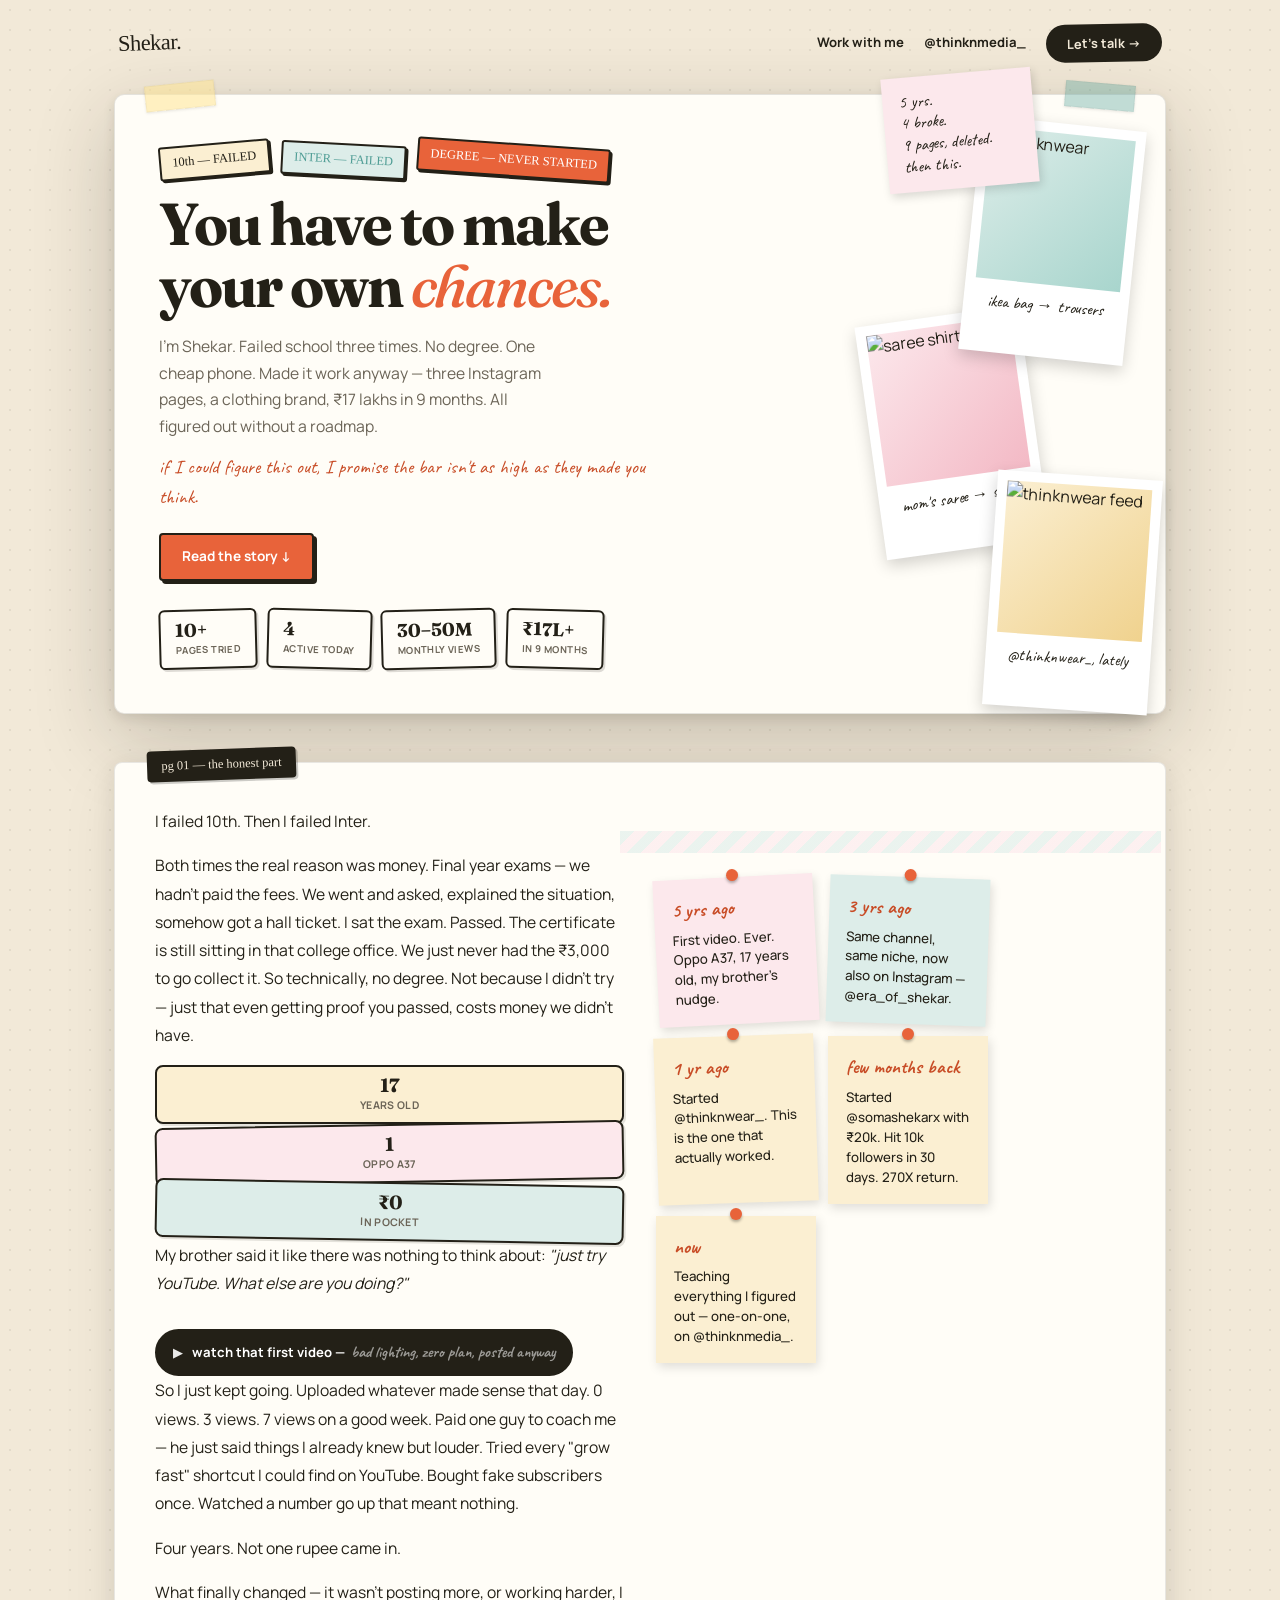
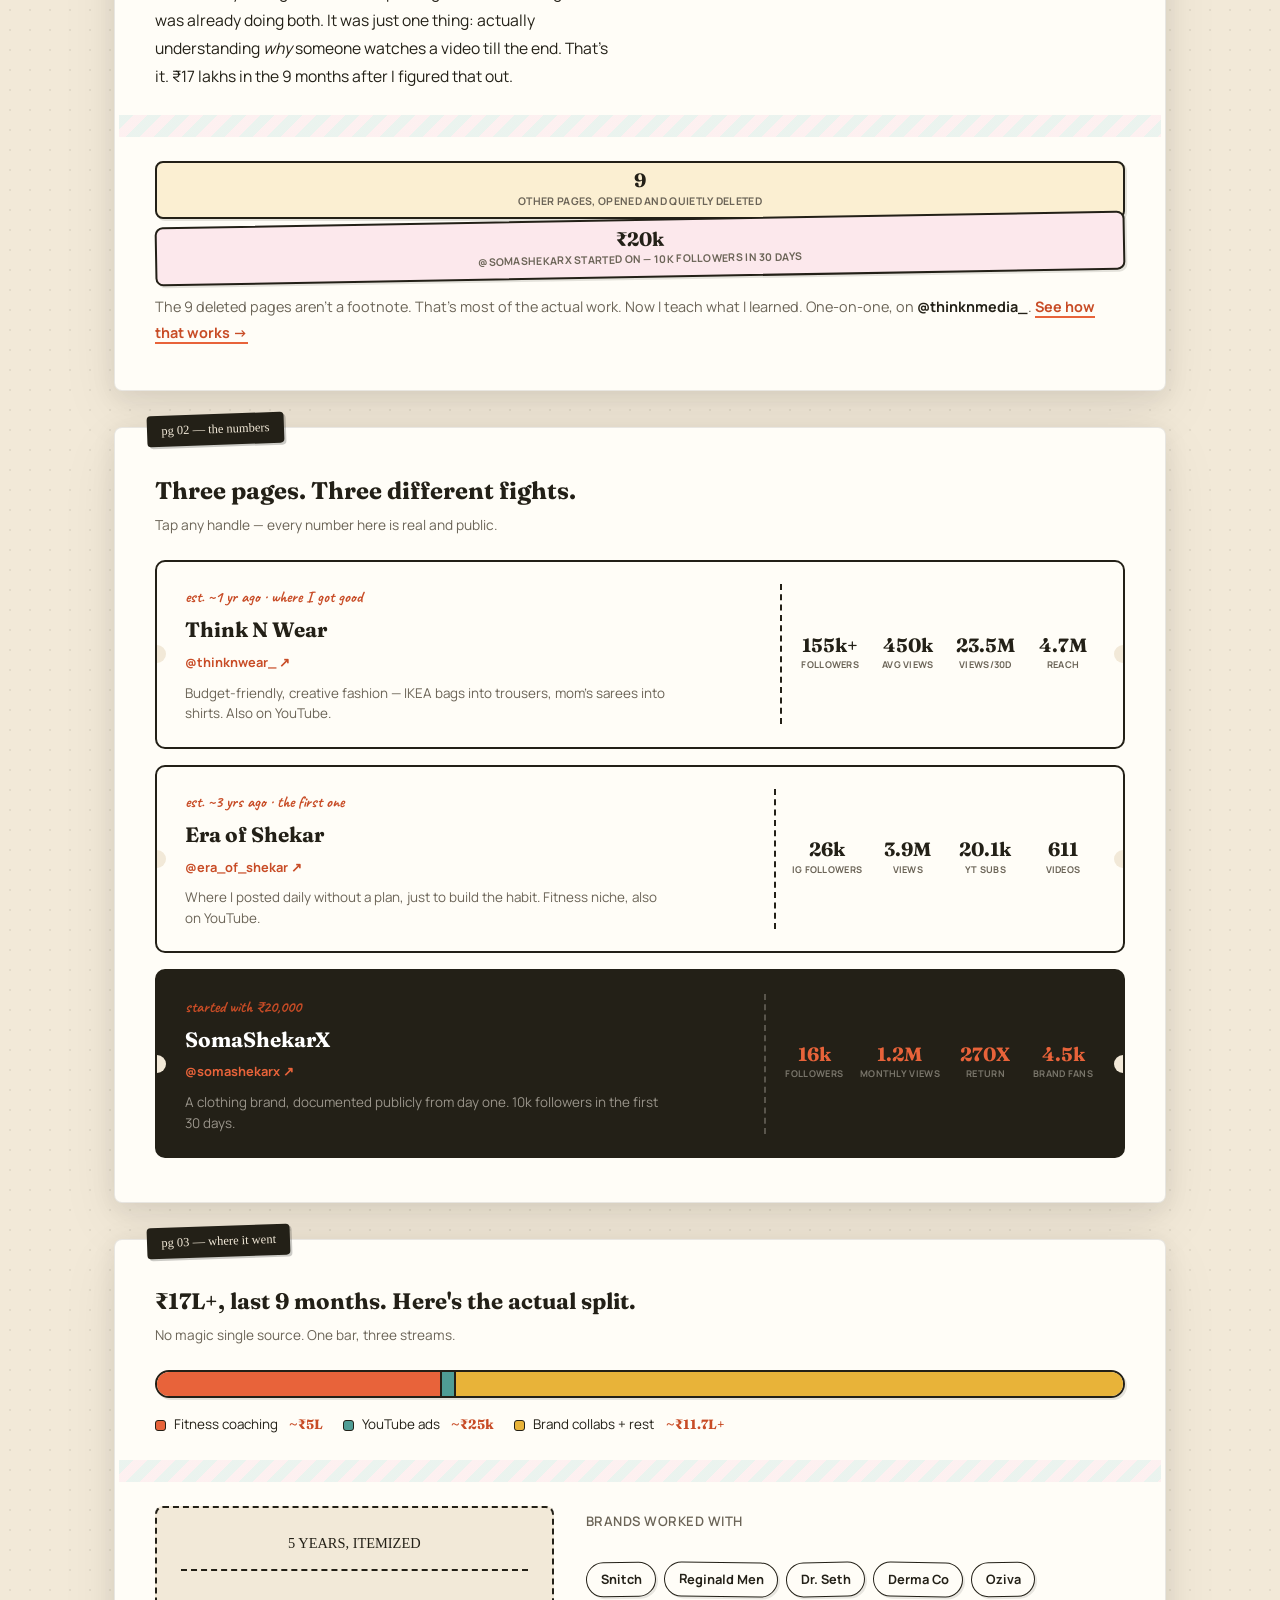
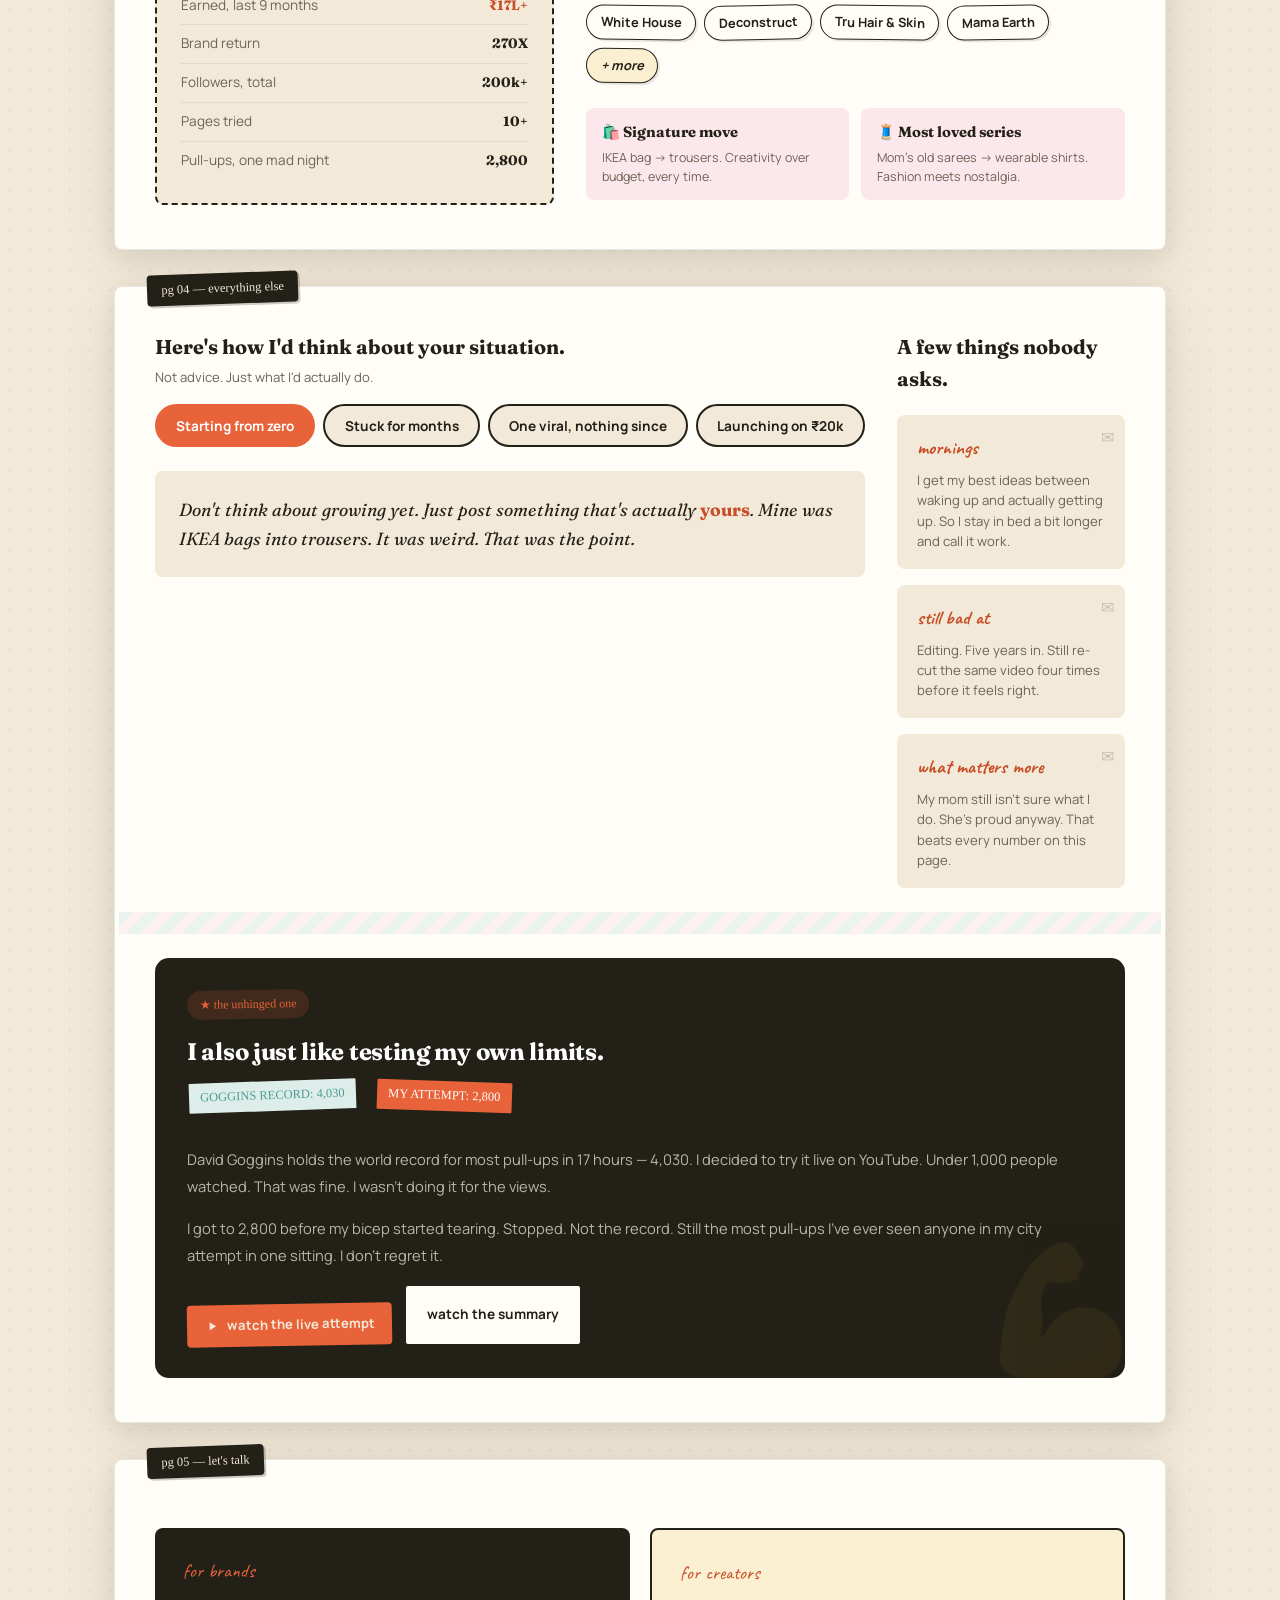
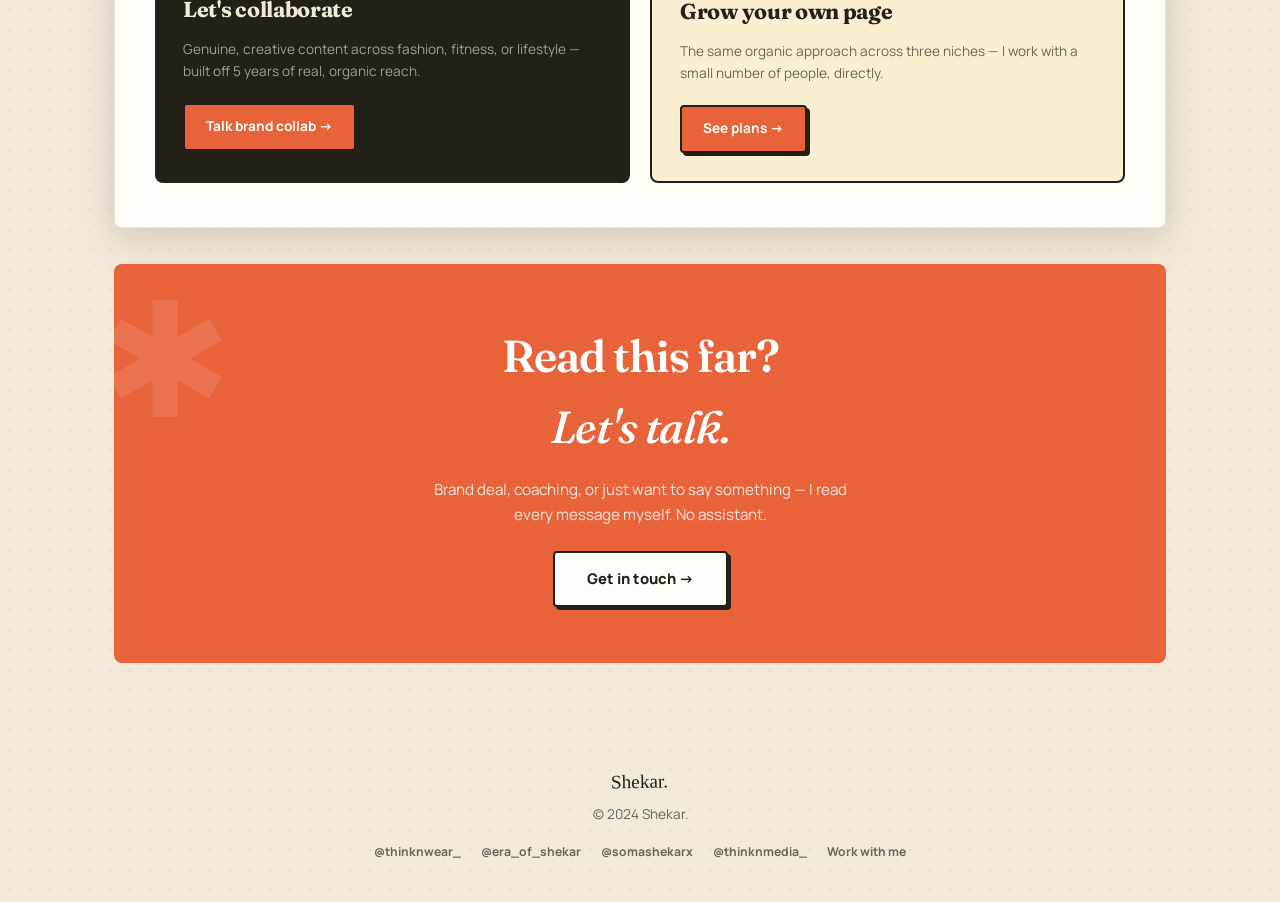
==== about.html @ 6ada3206 "Add files via upload" ====
<!DOCTYPE html>
<html lang="en">
<head>
<meta charset="UTF-8">
<meta name="viewport" content="width=device-width, initial-scale=1.0">
<title>Shekar — You have to make your own chances</title>
<meta property="og:type" content="website">
<meta property="og:title" content="Shekar — You have to make your own chances">
<meta property="og:description" content="Failed school 3 times. No degree. One phone. Built 3 Instagram pages, a clothing brand, ₹17L+ in 9 months — the actual story.">
<link rel="preconnect" href="https://fonts.googleapis.com">
<link rel="preconnect" href="https://fonts.gstatic.com" crossorigin>
<link href="https://fonts.googleapis.com/css2?family=Caveat:wght@500;600;700&family=Fraunces:ital,opsz,wght@0,9..144,400;0,9..144,500;0,9..144,600;0,9..144,700;0,9..144,900;1,9..144,500;1,9..144,600&family=Manrope:wght@300;400;500;600;700;800&family=Permanent+Marker&display=swap" rel="stylesheet">
<style>
*, *::before, *::after { box-sizing: border-box; margin: 0; padding: 0; }
:root {
  --bg: #F2E9D8;
  --paper: #FFFDF7;
  --ink: #232017;
  --muted: #6B6457;
  --coral: #E8633A;
  --coral-dark: #C84C26;
  --teal: #4F9D95;
  --teal-light: #DDEDE9;
  --mustard: #E8B339;
  --mustard-light: #FBEFD2;
  --pink: #E89BA8;
  --pink-light: #FCE8EC;
  --blue: #5E7FB8;
  --blue-light: #E4EAF5;
}
html { scroll-behavior: smooth; }
body {
  background: var(--bg); color: var(--ink); font-family: 'Manrope', sans-serif;
  overflow-x: hidden; line-height: 1.6; font-size: 16px;
  background-image:
    radial-gradient(circle, rgba(35,32,23,0.07) 1px, transparent 1px);
  background-size: 20px 20px;
}
.serif { font-family: 'Fraunces', serif; }
.script { font-family: 'Caveat', cursive; }
.marker { font-family: 'Permanent Marker', cursive; }
.container { max-width: 1100px; margin: 0 auto; padding: 0 1.5rem; }

/* ── TAPE & PIN DECORATIONS ── */
.tape { position: absolute; width: 70px; height: 26px; background: rgba(255,230,150,0.55); border: 1px solid rgba(0,0,0,0.04); box-shadow: 0 1px 3px rgba(0,0,0,0.1); }
.tape.t1 { top: -12px; left: 30px; transform: rotate(-6deg); }
.tape.t2 { top: -12px; right: 30px; transform: rotate(5deg); }
.tape.tealtape { background: rgba(79,157,149,0.35); }
.tape.pinktape { background: rgba(232,155,168,0.4); }
.pin { position: absolute; width: 14px; height: 14px; border-radius: 50%; background: var(--coral); box-shadow: 0 2px 4px rgba(0,0,0,0.25), inset -2px -2px 3px rgba(0,0,0,0.2); z-index: 5; }

/* ── NAV ── */
nav { position: relative; z-index: 50; padding: 1.5rem 1.75rem 0.5rem; display: flex; align-items: center; justify-content: space-between; max-width: 1100px; margin: 0 auto; }
.nav-logo { font-family: 'Permanent Marker', cursive; font-size: 1.4rem; letter-spacing: -0.5px; text-decoration: none; color: var(--ink); transform: rotate(-2deg); display: inline-block; }
.nav-right { display: flex; align-items: center; gap: 1.25rem; }
.nav-link { font-size: 0.82rem; color: var(--ink); text-decoration: none; font-weight: 700; border-bottom: 2px solid transparent; transition: border-color 0.2s; }
.nav-link:hover { border-color: var(--coral); }
.nav-cta { background: var(--ink); color: var(--bg); padding: 0.55rem 1.3rem; border-radius: 100px; font-weight: 700; font-size: 0.8rem; text-decoration: none; transition: all 0.2s; white-space: nowrap; transform: rotate(-1deg); }
.nav-cta:hover { background: var(--coral); transform: rotate(1deg); }

/* ════════════════════════════════════════
   THE SCRAPBOOK COVER — single dense hero
   ════════════════════════════════════════ */
.cover {
  position: relative; max-width: 1100px; margin: 1.5rem auto 0; padding: 0 1.5rem 3rem;
}
.cover-board {
  position: relative; background: var(--paper);
  border: 1.5px solid rgba(33,32,29,0.12);
  border-radius: 10px;
  box-shadow: 0 24px 80px rgba(35,32,23,0.22), 0 4px 12px rgba(35,32,23,0.1);
  padding: 3rem 2.75rem 2.75rem;
  display: grid;
  grid-template-columns: 1.1fr 0.9fr;
  gap: 2rem;
  min-height: 600px;
}

/* polaroid photo stack */
.polaroid {
  background: #fff; padding: 10px 10px 38px; box-shadow: 0 6px 16px rgba(0,0,0,0.18);
  position: absolute; width: 165px;
}
.polaroid img { width: 100%; aspect-ratio: 1/1.05; object-fit: cover; display: block; background: var(--teal-light); }
.polaroid .cap { font-family: 'Caveat', cursive; font-size: 1.05rem; color: var(--ink); text-align: center; margin-top: 8px; transform: rotate(-1deg); }
.p1 { top: 28px; right: 30px; transform: rotate(6deg); z-index: 6; }
.p2 { top: 220px; right: 130px; transform: rotate(-8deg); z-index: 5; }
.p3 { top: 380px; right: 10px; transform: rotate(4deg); z-index: 7; }

/* headline zone */
.cover-headline { position: relative; z-index: 8; padding-right: 1rem; }
.fail-stamp {
  display: inline-block; border: 2.5px solid var(--ink); color: var(--ink);
  font-family: 'Permanent Marker', cursive; font-size: 0.78rem; padding: 0.3rem 0.7rem;
  border-radius: 3px; transform: rotate(-5deg); margin-right: 0.5rem; margin-bottom: 1rem;
  background: var(--mustard-light); box-shadow: 2px 2px 0 var(--ink);
}
.fail-stamp.coral-s { background: var(--coral); color: #fff; transform: rotate(4deg); }
.cover-h1 {
  font-family: 'Fraunces', serif; font-weight: 700; font-size: clamp(2.3rem, 5vw, 3.7rem);
  line-height: 1.05; letter-spacing: -2px; margin-bottom: 1rem; max-width: 500px;
}
.cover-h1 .ital { font-style: italic; font-weight: 500; color: var(--coral); }
.cover-sub { font-size: 0.98rem; color: var(--muted); max-width: 400px; margin-bottom: 1.5rem; line-height: 1.7; }
.cover-btns { display: flex; gap: 0.7rem; flex-wrap: wrap; }
.btn-stamp {
  display: inline-flex; align-items: center; gap: 0.5rem; background: var(--coral); color: #fff;
  padding: 0.7rem 1.3rem; border-radius: 4px; font-weight: 700; font-size: 0.85rem; text-decoration: none;
  border: 2px solid var(--ink); box-shadow: 3px 3px 0 var(--ink); transition: transform 0.15s, box-shadow 0.15s;
}
.btn-stamp:hover { transform: translate(-2px,-2px); box-shadow: 5px 5px 0 var(--ink); }
.btn-outline-stamp {
  display: inline-flex; align-items: center; gap: 0.5rem; background: var(--paper); color: var(--ink);
  padding: 0.7rem 1.3rem; border-radius: 4px; font-weight: 700; font-size: 0.85rem; text-decoration: none;
  border: 2px solid var(--ink); transition: all 0.15s;
}
.btn-outline-stamp:hover { background: var(--mustard-light); }

/* sticky note */
.sticky {
  position: absolute; background: var(--mustard-light); padding: 0.85rem 1rem;
  width: 150px; box-shadow: 2px 4px 10px rgba(0,0,0,0.15); transform: rotate(-3deg);
  font-family: 'Caveat', cursive; font-size: 1.05rem; line-height: 1.3; color: var(--ink); z-index: 9;
}
.sticky.left-sticky { top: -22px; right: 130px; left: auto; transform: rotate(-5deg); background: var(--pink-light); z-index: 8; }

/* washi strip with handle */
.handle-tag {
  display: inline-flex; align-items: center; gap: 0.4rem; background: var(--teal-light);
  color: var(--teal); font-family: 'Caveat', cursive; font-size: 1.15rem; font-weight: 700;
  padding: 0.25rem 0.8rem; border-radius: 100px; transform: rotate(-2deg); margin-bottom: 1rem;
}

/* numbers - washi tape strip */
.cover-stats {
  position: relative; z-index: 8; margin-top: 1.75rem; display: flex; gap: 0.6rem; flex-wrap: wrap;
}
.stat-chip {
  background: var(--paper); border: 2px solid var(--ink); border-radius: 6px;
  padding: 0.6rem 0.9rem; box-shadow: 2px 2px 0 rgba(35,32,23,0.15);
}
.stat-chip:nth-child(odd) { transform: rotate(-1.5deg); }
.stat-chip:nth-child(even) { transform: rotate(1.5deg); }
.stat-chip .sv { font-family: 'Fraunces', serif; font-weight: 700; font-size: 1.15rem; line-height: 1; }
.stat-chip .sl { font-size: 0.6rem; color: var(--muted); text-transform: uppercase; letter-spacing: 0.4px; font-weight: 700; margin-top: 0.2rem; }

/* ════════════════════════════════════════
   SCRAPBOOK SPREAD — single page, no long scroll sections
   Everything below fits as "pages" in the book
   ════════════════════════════════════════ */
.spread { max-width: 1100px; margin: 0 auto; padding: 0 1.5rem 4rem; }
.page {
  position: relative; background: var(--paper); border: 1.5px solid rgba(33,32,29,0.1);
  border-radius: 8px; box-shadow: 0 6px 24px rgba(35,32,23,0.09), 0 20px 60px rgba(35,32,23,0.07);
  padding: 2.75rem 2.5rem; margin-bottom: 2.25rem;
}
.page-tab {
  position: absolute; top: -14px; left: 2rem; background: var(--ink); color: var(--bg);
  font-family: 'Permanent Marker', cursive; font-size: 0.78rem; padding: 0.35rem 0.9rem;
  border-radius: 4px; transform: rotate(-2deg); box-shadow: 2px 2px 0 rgba(0,0,0,0.2);
}

/* ── PAGE 1: THE STORY (diary entry style) ── */
.diary-grid { display: grid; grid-template-columns: 1fr 1fr; gap: 2rem; align-items: start; }
.diary-text p { font-size: 0.98rem; line-height: 1.8; margin-bottom: 1rem; color: var(--ink); }
.diary-text p:last-child { margin-bottom: 0; }
.diary-text strong { background: var(--mustard-light); padding: 0 4px; }
.diary-photo-link {
  display: inline-flex; align-items: center; gap: 0.5rem; margin-top: 1.25rem;
  background: var(--ink); color: var(--bg); border-radius: 4px; padding: 0.65rem 1.1rem;
  text-decoration: none; font-weight: 700; font-size: 0.82rem; transform: rotate(-1deg); transition: all 0.2s;
}
.diary-photo-link:hover { background: var(--coral); }
.washi-divider { height: 22px; background: repeating-linear-gradient(135deg, var(--teal-light) 0 10px, var(--pink-light) 10px 20px); margin: 1.5rem -2.25rem; opacity: 0.6; }

/* sticky notes timeline - compact corkboard style */
/* ── first video inline pill ── */
.first-video-inline {
  display: inline-flex; align-items: center; gap: 0.6rem;
  margin-top: 1rem; text-decoration: none;
  background: var(--ink); color: #fff;
  padding: 0.55rem 1rem; border-radius: 100px;
  font-size: 0.82rem; font-weight: 700;
  transition: background 0.2s, transform 0.15s;
  border: 2px solid var(--ink);
}
.first-video-inline:hover { background: var(--coral); transform: rotate(-1deg); }
.fvi-icon { font-size: 0.75rem; opacity: 0.9; }
.fvi-note { font-size: 1rem; color: rgba(255,255,255,0.55); margin-left: 0.2rem; }

/* ── brand grid ── */
.brand-grid { display: flex; flex-wrap: wrap; gap: 0.5rem; }
.brand-chip-sm {
  font-weight: 700; font-size: 0.8rem; border: 1.5px solid var(--ink); background: var(--paper);
  padding: 0.4rem 0.85rem; border-radius: 100px;
  box-shadow: 2px 2px 0 rgba(35,32,23,0.1);
}
.brand-chip-sm:nth-child(odd) { transform: rotate(-1deg); }
.brand-chip-sm:nth-child(even) { transform: rotate(0.8deg); }
.brand-chip-sm.more { background: var(--mustard-light); font-style: italic; }

/* ── playground scroll wrapper for mobile ── */
.pg-scroll-wrap { overflow-x: auto; -webkit-overflow-scrolling: touch; margin: 0 -1.75rem; padding: 0 1.75rem 0.25rem; }
.pg-scroll-wrap::-webkit-scrollbar { display: none; }
.pg-row { display: flex; gap: 0.5rem; width: max-content; padding-bottom: 0.25rem; }
.pg-btn {
  background: var(--bg); border: 2px solid var(--ink); color: var(--ink);
  padding: 0.65rem 1.2rem; border-radius: 100px; font-weight: 700; font-size: 0.85rem; cursor: pointer;
  font-family: 'Manrope', sans-serif; transition: all 0.2s; white-space: nowrap;
}
.pg-btn:hover, .pg-btn.active { background: var(--coral); border-color: var(--coral); color: #fff; }
.pg-output {
  background: var(--bg); border-radius: 8px; padding: 1.5rem; min-height: 100px;
  display: flex; align-items: center; margin-top: 1rem;
}
.pg-output-text { font-family: 'Fraunces', serif; font-size: 1.1rem; font-style: italic; line-height: 1.65; }
.pg-output-text .pg-num { color: var(--coral-dark); font-weight: 700; font-style: normal; }

/* ── cork notes: 5 notes, tighter ── */
.cork-notes { display: flex; flex-wrap: wrap; gap: 0.75rem; margin-top: 0; }
.fact-pill {
  background: var(--mustard-light); border: 2px solid var(--ink); border-radius: 8px;
  padding: 0.55rem 0.9rem; display: flex; flex-direction: column; align-items: center; text-align: center;
  box-shadow: 2px 2px 0 rgba(35,32,23,0.12); min-width: 86px;
}
.fact-pill:nth-child(2n) { background: var(--pink-light); transform: rotate(-1deg); }
.fact-pill:nth-child(3n) { background: var(--teal-light); transform: rotate(1deg); }
.fact-pill.wide { min-width: 200px; flex: 1; }
.fp-num { font-family: 'Fraunces', serif; font-weight: 700; font-size: 1.2rem; line-height: 1; color: var(--ink); }
.fp-lbl { font-size: 0.66rem; color: var(--muted); font-weight: 700; text-transform: uppercase; letter-spacing: 0.3px; margin-top: 0.25rem; line-height: 1.3; }

.cork-note {
  background: var(--mustard-light); padding: 1rem 1.1rem; width: 160px;
  box-shadow: 2px 4px 10px rgba(0,0,0,0.13); position: relative; font-size: 0.83rem;
}
.cork-note:nth-child(1) { transform: rotate(-3deg); background: var(--pink-light); }
.cork-note:nth-child(2) { transform: rotate(2deg); background: var(--teal-light); }
.cork-note:nth-child(3) { transform: rotate(-2deg); background: var(--mustard-light); }
.cork-note .cn-year { font-family: 'Caveat', cursive; font-weight: 700; font-size: 1.2rem; color: var(--coral-dark); margin-bottom: 0.3rem; display:block; }
.cork-note .cn-pin { position: absolute; top: -8px; left: 50%; transform: translateX(-50%); width: 12px; height: 12px; border-radius: 50%; background: var(--coral); box-shadow: 0 2px 3px rgba(0,0,0,0.3); }
.cork-note p { color: var(--ink); line-height: 1.5; font-weight: 500; }

/* ── PAGE 2: CHANNELS — receipt strip / ticket stubs ── */
.tickets-row { display: flex; flex-direction: column; gap: 1rem; margin-top: 1.5rem; }
.ticket {
  display: grid; grid-template-columns: 1fr auto; gap: 1rem; align-items: center;
  background: var(--paper); border: 2px solid var(--ink); border-radius: 10px; padding: 1.4rem 1.75rem;
  position: relative; overflow: hidden; transition: box-shadow 0.2s, transform 0.15s;
}
.ticket:hover { box-shadow: 4px 4px 0 var(--ink); transform: translate(-2px,-2px); }
.ticket::before, .ticket::after {
  content: ''; position: absolute; width: 18px; height: 18px; background: var(--bg);
  border-radius: 50%; top: 50%; transform: translateY(-50%);
}
.ticket::before { left: -9px; }
.ticket::after { right: -9px; }
.ticket .t-left { padding-right: 1rem; border-right: 2px dashed var(--ink); }
.ticket .t-tag { font-family: 'Caveat', cursive; font-size: 1rem; color: var(--coral-dark); font-weight: 700; }
.ticket .t-name { font-family: 'Fraunces', serif; font-weight: 700; font-size: 1.3rem; margin: 0.15rem 0; }
.ticket .t-handle { font-size: 0.8rem; color: var(--coral-dark); text-decoration: none; font-weight: 700; }
.ticket .t-desc { font-size: 0.84rem; color: var(--muted); margin-top: 0.5rem; line-height: 1.55; max-width: 480px; }
.ticket .t-stats { display: flex; gap: 0.85rem; flex-wrap: wrap; }
.t-stat { text-align: center; min-width: 64px; }
.t-stat .tsv { font-family: 'Fraunces', serif; font-weight: 700; font-size: 1.2rem; line-height: 1; color: var(--ink); }
.t-stat .tsl { font-size: 0.58rem; color: var(--muted); text-transform: uppercase; font-weight: 700; letter-spacing: 0.3px; margin-top: 0.2rem; }
.ticket.spotlight-ticket { background: var(--ink); border-color: var(--ink); }
.ticket.spotlight-ticket .t-left { border-right-color: rgba(251,244,233,0.25); }
.ticket.spotlight-ticket .t-name { color: #fff; }
.ticket.spotlight-ticket .t-handle { color: var(--coral); }
.ticket.spotlight-ticket .t-desc { color: rgba(251,244,233,0.55); }
.ticket.spotlight-ticket .tsv { color: var(--coral); }
.ticket.spotlight-ticket .tsl { color: rgba(251,244,233,0.4); }

/* ── PAGE 3: RECEIPT + BRANDS combined ── */
.combo-grid { display: grid; grid-template-columns: 0.85fr 1.15fr; gap: 2rem; }
/* ── REVENUE TREE — stacked bar visual ── */
/* ── page 4 inner grid ── */
.page4-grid {
  display: grid;
  grid-template-columns: 1fr 1fr;
  gap: 2rem;
  align-items: start;
  margin-bottom: 0;
}

/* ── single segmented revenue bar ── */
.single-bar-track {
  display: flex; height: 28px; border: 2px solid var(--ink); border-radius: 100px;
  overflow: hidden; box-shadow: 2px 2px 0 rgba(35,32,23,0.12); margin-bottom: 1rem;
}
.single-bar-seg { height: 100%; transition: width 1.2s ease; position: relative; }
.single-bar-seg:not(:last-child) { border-right: 2px solid var(--ink); }
.bar-legend { display: flex; flex-wrap: wrap; gap: 1.25rem; margin-bottom: 0; }
.legend-item { display: flex; align-items: center; gap: 0.5rem; font-size: 0.84rem; color: var(--ink); }
.legend-item strong { font-family: 'Fraunces', serif; color: var(--coral-dark); margin-left: 0.2rem; }
.legend-dot { width: 11px; height: 11px; border-radius: 3px; border: 1.5px solid var(--ink); flex-shrink: 0; }

.mini-receipt { background: var(--bg); border: 2px dashed var(--ink); border-radius: 8px; padding: 1.5rem; }
.mr-title { font-family: 'Permanent Marker', cursive; font-size: 0.9rem; text-align: center; margin-bottom: 1rem; padding-bottom: 0.85rem; border-bottom: 2px dashed var(--ink); }
.mr-row { display: flex; justify-content: space-between; padding: 0.5rem 0; font-size: 0.85rem; border-bottom: 1px dotted #ccc; }
.mr-row:last-child { border-bottom: none; }
.mr-row .l { color: var(--muted); }
.mr-row .v { font-family: 'Fraunces', serif; font-weight: 700; }
.mr-row .v.coral { color: var(--coral-dark); }

.brands-stack { display: flex; flex-direction: column; gap: 1rem; justify-content: center; }
.brand-stamp-lg {
  font-family: 'Fraunces', serif; font-weight: 700; font-size: 1.6rem; border: 2.5px solid var(--ink);
  padding: 1rem 1.5rem; border-radius: 6px; background: var(--paper); transform: rotate(-1.5deg);
  box-shadow: 3px 3px 0 var(--ink); display: inline-block; width: fit-content;
}
.brand-sub-note { font-family: 'Caveat', cursive; font-size: 1.3rem; color: var(--muted); }
.sig-mini-row { display: flex; gap: 0.75rem; margin-top: 0.5rem; }
.sig-mini { background: var(--pink-light); border-radius: 8px; padding: 0.85rem 1rem; flex: 1; font-size: 0.8rem; }
.sig-mini strong { display: block; font-family: 'Fraunces', serif; font-size: 0.92rem; margin-bottom: 0.25rem; }
.sig-mini p { color: var(--muted); line-height: 1.5; font-size: 0.78rem; }

/* off duty - postcard style */
.postcard-grid { display: grid; grid-template-columns: repeat(3,1fr); gap: 1rem; margin-top: 1.25rem; }
/* ── goggins callout — strong highlight box ── */
.goggins-box {
  background: var(--ink); border-radius: 14px; padding: 2rem; position: relative; overflow: hidden;
}
.goggins-box::before {
  content: '💪'; position: absolute; font-size: 8rem; right: -1rem; bottom: -2rem;
  opacity: 0.06; pointer-events: none;
}
.goggins-tag {
  display: inline-block; font-family: 'Permanent Marker', cursive; font-size: 0.75rem;
  color: var(--coral); background: rgba(232,99,58,0.15); padding: 0.3rem 0.8rem;
  border-radius: 100px; margin-bottom: 0.85rem; transform: rotate(-1deg);
}
.goggins-title { font-family: 'Fraunces', serif; font-weight: 700; font-size: 1.5rem; color: #fff; margin-bottom: 0.5rem; letter-spacing: -0.3px; }
.goggins-text { font-size: 0.92rem; color: rgba(251,244,233,0.7); line-height: 1.8; margin-bottom: 1rem; position: relative; }

.postcard { background: var(--bg); border: 1.5px solid var(--paper-border); border-radius: 8px; padding: 1.1rem 1.25rem; position: relative; }
.postcard h5 { font-family: 'Caveat', cursive; font-size: 1.15rem; color: var(--coral-dark); margin-bottom: 0.35rem; }
.postcard p { font-size: 0.83rem; color: var(--muted); line-height: 1.6; }
.postcard::before { content: '✉'; position: absolute; top: 0.6rem; right: 0.7rem; opacity: 0.2; font-size: 1rem; }
.postcard h5 { font-family: 'Caveat', cursive; font-size: 1.2rem; color: var(--coral-dark); margin-bottom: 0.4rem; }
.postcard p { font-size: 0.82rem; color: var(--muted); line-height: 1.55; }

/* ── DUAL PATH — two folded letters ── */
.paths-grid { display: grid; grid-template-columns: 1fr 1fr; gap: 1.25rem; margin-top: 1.5rem; }
.path-card { border-radius: 8px; padding: 1.75rem; position: relative; }
.path-card.brand-path { background: var(--ink); color: var(--bg); }
.path-card.client-path { background: var(--mustard-light); border: 2px solid var(--ink); }
.path-tag { font-family: 'Caveat', cursive; font-size: 1.2rem; display: block; margin-bottom: 0.4rem; }
.path-card.brand-path .path-tag { color: var(--coral); }
.path-card.client-path .path-tag { color: var(--coral-dark); }
.path-card h3 { font-family: 'Fraunces', serif; font-weight: 700; font-size: 1.35rem; margin-bottom: 0.65rem; letter-spacing: -0.3px; }
.path-card p { font-size: 0.85rem; line-height: 1.65; margin-bottom: 1.25rem; }
.path-card.brand-path p { color: rgba(251,244,233,0.6); }
.path-card.client-path p { color: var(--muted); }

/* FINAL */
.final-page { text-align: center; background: var(--coral); border-radius: 8px; padding: 3.5rem 2rem; position: relative; overflow: hidden; }
.final-page::before { content: '✱'; position: absolute; font-size: 10rem; color: rgba(255,255,255,0.1); top: -2rem; left: -1rem; font-family: 'Fraunces', serif; }
.final-page h2 { font-family: 'Fraunces', serif; font-weight: 600; font-size: clamp(1.8rem, 4.5vw, 2.8rem); color: #fff; letter-spacing: -1px; margin-bottom: 0.85rem; position: relative; }
.final-page h2 .ital { font-style: italic; font-weight: 500; }
.final-page p { color: rgba(255,255,255,0.85); font-size: 0.95rem; max-width: 420px; margin: 0 auto 1.5rem; line-height: 1.65; position: relative; }
.btn-cream { background: var(--paper); color: var(--ink); padding: 0.9rem 2rem; border-radius: 4px; font-weight: 800; font-size: 0.92rem; text-decoration: none; display: inline-block; border: 2px solid var(--ink); box-shadow: 3px 3px 0 var(--ink); transition: all 0.2s; position: relative; }
.btn-cream:hover { transform: translate(-2px,-2px); box-shadow: 5px 5px 0 var(--ink); }

footer { padding: 2.5rem 1.75rem; text-align: center; color: var(--muted); font-size: 0.85rem; }
.footer-logo { font-family: 'Permanent Marker', cursive; font-size: 1.2rem; color: var(--ink); margin-bottom: 0.4rem; transform: rotate(-1deg); display: inline-block; }
.footer-links { display: flex; justify-content: center; gap: 1.25rem; margin-top: 1rem; flex-wrap: wrap; }
.footer-links a { font-size: 0.76rem; color: var(--muted); text-decoration: none; font-weight: 700; }
.footer-links a:hover { color: var(--coral); }

@media (max-width: 860px) {
  .cover-board { grid-template-columns: 1fr; padding: 2rem 1.5rem; min-height: auto; }
  .polaroid { display: none; }
  .sticky.left-sticky { display: none; }
  .diary-grid { grid-template-columns: 1fr; }
  .page4-grid { grid-template-columns: 1fr; gap: 1.5rem; }
  .pg-scroll-wrap { margin: 0 -1.25rem; padding: 0 1.25rem 0.25rem; }
  .page [style*="grid-template-columns:1fr 1fr"] { grid-template-columns: 1fr !important; }
  .combo-grid { grid-template-columns: 1fr; }
  .ticket { grid-template-columns: 1fr; }
  .ticket .t-left { border-right: none; padding-right: 0; border-bottom: 2px dashed var(--ink); padding-bottom: 0.75rem; margin-bottom: 0.75rem; }
  .ticket .t-stats { justify-content: flex-start; }
  .postcard-grid { grid-template-columns: 1fr 1fr; }
  .brand-grid { gap: 0.4rem; }
  .brand-chip-sm { font-size: 0.75rem; padding: 0.35rem 0.7rem; }
  .paths-grid { grid-template-columns: 1fr; }
  .page { padding: 1.75rem 1.25rem; }
  .cork-notes { display: grid; grid-template-columns: 1fr 1fr; gap: 0.6rem; }
  .cork-note { width: auto; }
  .cork-note { width: auto; }
}
</style>
</head>
<body>

<nav>
  <a href="coaching.html" class="nav-logo">Shekar.</a>
  <div class="nav-right">
    <a href="coaching.html" class="nav-link">Work with me</a>
    <a href="https://www.instagram.com/thinknmedia_/" target="_blank" class="nav-link">@thinknmedia_</a>
    <a class="nav-cta" href="https://form.typeform.com/to/WlCTt4BV" target="_blank" rel="noopener">Let's talk →</a>
  </div>
</nav>

<!-- ════════ COVER PAGE ════════ -->
<div class="cover">
  <div class="cover-board">
    <div class="tape t1"></div>
    <div class="tape t2 tealtape"></div>

    <div class="cover-headline">
      <div class="fail-stamp">10th — FAILED</div>
      <div class="fail-stamp" style="background:var(--teal-light);color:var(--teal);transform:rotate(3deg)">INTER — FAILED</div>
      <div class="fail-stamp coral-s">DEGREE — NEVER STARTED</div>
      <h1 class="cover-h1">You have to make<br>your own <span class="ital">chances.</span></h1>
      <p class="cover-sub">I'm Shekar. Failed school three times. No degree. One cheap phone. Made it work anyway — three Instagram pages, a clothing brand, ₹17 lakhs in 9 months. All figured out without a roadmap.</p>
      <p class="script" style="font-size:1.2rem;color:var(--coral-dark);margin:-0.75rem 0 1.25rem">if I could figure this out, I promise the bar isn't as high as they made you think.</p>
      <div class="cover-btns">
        <a href="#story" class="btn-stamp">Read the story ↓</a>
      </div>

      <div class="cover-stats">
        <div class="stat-chip"><div class="sv">10+</div><div class="sl">pages tried</div></div>
        <div class="stat-chip"><div class="sv">4</div><div class="sl">active today</div></div>
        <div class="stat-chip"><div class="sv">30–50M</div><div class="sl">monthly views</div></div>
        <div class="stat-chip"><div class="sv">₹17L+</div><div class="sl">in 9 months</div></div>
      </div>
    </div>

    <!-- floating polaroids -->
    <div class="polaroid p1">
      <img src="" alt="thinknwear" onerror="this.style.background='linear-gradient(135deg,#DDEDE9,#a8d5cd)'" id="polaroid1">
      <div class="cap">ikea bag → trousers</div>
    </div>
    <div class="polaroid p2">
      <img src="" alt="saree shirt" onerror="this.style.background='linear-gradient(135deg,#FCE8EC,#f3b9c5)'" id="polaroid2">
      <div class="cap">mom's saree → shirt</div>
    </div>
    <div class="polaroid p3">
      <img src="" alt="thinknwear feed" onerror="this.style.background='linear-gradient(135deg,#FBEFD2,#f0d28e)'" id="polaroid3">
      <div class="cap">@thinknwear_, lately</div>
    </div>
    <div class="sticky left-sticky">5 yrs.<br>4 broke.<br>9 pages, deleted.<br>then this.</div>
  </div>
</div>

<!-- ════════ SPREAD — PAGES OF THE SCRAPBOOK ════════ -->
<div class="spread">

  <!-- PAGE 1: STORY -->
  <div class="page" id="story">
    <div class="page-tab">pg 01 — the honest part</div>
    <div class="diary-grid">
      <div class="diary-text">
        <p>I failed 10th. Then I failed Inter.</p>

        <p>Both times the real reason was money. Final year exams — we hadn't paid the fees. We went and asked, explained the situation, somehow got a hall ticket. I sat the exam. Passed. The certificate is still sitting in that college office. We just never had the ₹3,000 to go collect it. So technically, no degree. Not because I didn't try — just that even getting proof you passed, costs money we didn't have.</p>

        <div class="fact-strip">
          <div class="fact-pill"><span class="fp-num">17</span><span class="fp-lbl">years old</span></div>
          <div class="fact-pill"><span class="fp-num">1</span><span class="fp-lbl">Oppo A37</span></div>
          <div class="fact-pill"><span class="fp-num">₹0</span><span class="fp-lbl">in pocket</span></div>
        </div>

        <p>My brother said it like there was nothing to think about: <em>"just try YouTube. What else are you doing?"</em></p>

        <a class="first-video-inline" href="https://youtu.be/YqQnGAwPm6A?si=PraFW2TEggig-NQE" target="_blank" rel="noopener">
          <span class="fvi-icon">▶</span>
          <span class="fvi-text">watch that first video — <span class="fvi-note script">bad lighting, zero plan, posted anyway</span></span>
        </a>

        <p>So I just kept going. Uploaded whatever made sense that day. 0 views. 3 views. 7 views on a good week. Paid one guy to coach me — he just said things I already knew but louder. Tried every "grow fast" shortcut I could find on YouTube. Bought fake subscribers once. Watched a number go up that meant nothing.</p>

        <p>Four years. Not one rupee came in.</p>

        <p>What finally changed — it wasn't posting more, or working harder, I was already doing both. It was just one thing: actually understanding <em>why</em> someone watches a video till the end. That's it. ₹17 lakhs in the 9 months after I figured that out.</p>
      </div>
      <div>
        <div class="washi-divider"></div>
        <div class="cork-notes">
          <div class="cork-note"><span class="cn-pin"></span><span class="cn-year">5 yrs ago</span><p>First video. Ever. Oppo A37, 17 years old, my brother's nudge.</p></div>
          <div class="cork-note"><span class="cn-pin"></span><span class="cn-year">3 yrs ago</span><p>Same channel, same niche, now also on Instagram — @era_of_shekar.</p></div>
          <div class="cork-note"><span class="cn-pin"></span><span class="cn-year">1 yr ago</span><p>Started @thinknwear_. This is the one that actually worked.</p></div>
          <div class="cork-note"><span class="cn-pin"></span><span class="cn-year">few months back</span><p>Started @somashekarx with ₹20k. Hit 10k followers in 30 days. 270X return.</p></div>
          <div class="cork-note"><span class="cn-pin"></span><span class="cn-year">now</span><p>Teaching everything I figured out — one-on-one, on @thinknmedia_.</p></div>
        </div>
      </div>
    </div>

    <div class="washi-divider"></div>

    <div class="fact-strip" style="margin-bottom:0">
      <div class="fact-pill wide"><span class="fp-num">9</span><span class="fp-lbl">other pages, opened and quietly deleted</span></div>
      <div class="fact-pill wide"><span class="fp-num">₹20k</span><span class="fp-lbl">@somashekarx started on — 10k followers in 30 days</span></div>
    </div>
    <p style="font-size:0.9rem;color:var(--muted);line-height:1.8;margin-top:1rem">The 9 deleted pages aren't a footnote. That's most of the actual work. Now I teach what I learned. One-on-one, on <strong style="color:var(--ink)">@thinknmedia_</strong>. <a href="coaching.html" style="color:var(--coral-dark);font-weight:700;text-decoration:none;border-bottom:2px solid var(--coral)">See how that works →</a></p>
  </div>

  <!-- PAGE 2: CHANNELS AS TICKETS -->
  <div class="page" id="channels">
    <div class="page-tab">pg 02 — the numbers</div>
    <h3 style="font-family:'Fraunces',serif;font-weight:700;font-size:1.5rem;margin-bottom:0.25rem">Three pages. Three different fights.</h3>
    <p style="font-size:0.86rem;color:var(--muted)">Tap any handle — every number here is real and public.</p>

    <div class="tickets-row">
      <div class="ticket">
        <div class="t-left">
          <span class="t-tag">est. ~1 yr ago · where I got good</span>
          <div class="t-name">Think N Wear</div>
          <a href="https://www.instagram.com/thinknwear_/" target="_blank" class="t-handle">@thinknwear_ ↗</a>
          <p class="t-desc">Budget-friendly, creative fashion — IKEA bags into trousers, mom's sarees into shirts. Also on YouTube.</p>
        </div>
        <div class="t-stats">
          <div class="t-stat"><div class="tsv">155k+</div><div class="tsl">followers</div></div>
          <div class="t-stat"><div class="tsv">450k</div><div class="tsl">avg views</div></div>
          <div class="t-stat"><div class="tsv">23.5M</div><div class="tsl">views/30d</div></div>
          <div class="t-stat"><div class="tsv">4.7M</div><div class="tsl">reach</div></div>
        </div>
      </div>

      <div class="ticket">
        <div class="t-left">
          <span class="t-tag">est. ~3 yrs ago · the first one</span>
          <div class="t-name">Era of Shekar</div>
          <a href="https://www.instagram.com/era_of_shekar/" target="_blank" class="t-handle">@era_of_shekar ↗</a>
          <p class="t-desc">Where I posted daily without a plan, just to build the habit. Fitness niche, also on YouTube.</p>
        </div>
        <div class="t-stats">
          <div class="t-stat"><div class="tsv">26k</div><div class="tsl">IG followers</div></div>
          <div class="t-stat"><div class="tsv">3.9M</div><div class="tsl">views</div></div>
          <div class="t-stat"><div class="tsv">20.1k</div><div class="tsl">YT subs</div></div>
          <div class="t-stat"><div class="tsv">611</div><div class="tsl">videos</div></div>
        </div>
      </div>

      <div class="ticket spotlight-ticket">
        <div class="t-left">
          <span class="t-tag">started with ₹20,000</span>
          <div class="t-name">SomaShekarX</div>
          <a href="https://www.instagram.com/somashekarx/" target="_blank" class="t-handle">@somashekarx ↗</a>
          <p class="t-desc">A clothing brand, documented publicly from day one. 10k followers in the first 30 days.</p>
        </div>
        <div class="t-stats">
          <div class="t-stat"><div class="tsv">16k</div><div class="tsl">followers</div></div>
          <div class="t-stat"><div class="tsv">1.2M</div><div class="tsl">monthly views</div></div>
          <div class="t-stat"><div class="tsv">270X</div><div class="tsl">return</div></div>
          <div class="t-stat"><div class="tsv">4.5k</div><div class="tsl">brand fans</div></div>
        </div>
      </div>
    </div>
  </div>

  <!-- PAGE 3: REVENUE TREE + BRANDS + SIGNATURE -->
  <div class="page" id="brands">
    <div class="page-tab">pg 03 — where it went</div>
    <h3 style="font-family:'Fraunces',serif;font-weight:700;font-size:1.4rem;margin-bottom:0.3rem">₹17L+, last 9 months. Here's the actual split.</h3>
    <p style="font-size:0.85rem;color:var(--muted);margin-bottom:1.5rem">No magic single source. One bar, three streams.</p>

    <div class="single-bar-track">
      <div class="single-bar-seg" style="width:29.5%;background:var(--coral)" title="Fitness coaching — ~₹5L"></div>
      <div class="single-bar-seg" style="width:1.5%;background:var(--teal)" title="YouTube ad revenue — ~₹25k"></div>
      <div class="single-bar-seg" style="width:69%;background:var(--mustard)" title="Brand collabs + rest — ~₹11.7L+"></div>
    </div>
    <div class="bar-legend">
      <div class="legend-item"><span class="legend-dot" style="background:var(--coral)"></span>Fitness coaching <strong>~₹5L</strong></div>
      <div class="legend-item"><span class="legend-dot" style="background:var(--teal)"></span>YouTube ads <strong>~₹25k</strong></div>
      <div class="legend-item"><span class="legend-dot" style="background:var(--mustard)"></span>Brand collabs + rest <strong>~₹11.7L+</strong></div>
    </div>

    <div class="washi-divider"></div>

    <div class="combo-grid">
      <div class="mini-receipt">
        <div class="mr-title">5 YEARS, ITEMIZED</div>
        <div class="mr-row"><span class="l">Earned, last 9 months</span><span class="v coral">₹17L+</span></div>
        <div class="mr-row"><span class="l">Brand return</span><span class="v">270X</span></div>
        <div class="mr-row"><span class="l">Followers, total</span><span class="v">200k+</span></div>
        <div class="mr-row"><span class="l">Pages tried</span><span class="v">10+</span></div>
        <div class="mr-row"><span class="l">Pull-ups, one mad night</span><span class="v">2,800</span></div>
      </div>
      <div class="brands-stack">
        <p style="font-size:0.82rem;color:var(--muted);margin-bottom:0.85rem;font-weight:600;text-transform:uppercase;letter-spacing:0.5px">Brands worked with</p>
        <div class="brand-grid">
          <div class="brand-chip-sm">Snitch</div>
          <div class="brand-chip-sm">Reginald Men</div>
          <div class="brand-chip-sm">Dr. Seth</div>
          <div class="brand-chip-sm">Derma Co</div>
          <div class="brand-chip-sm">Oziva</div>
          <div class="brand-chip-sm">White House</div>
          <div class="brand-chip-sm">Deconstruct</div>
          <div class="brand-chip-sm">Tru Hair & Skin</div>
          <div class="brand-chip-sm">Mama Earth</div>
          <div class="brand-chip-sm more">+ more</div>
        </div>
        <div class="sig-mini-row">
          <div class="sig-mini"><strong>🛍️ Signature move</strong><p>IKEA bag → trousers. Creativity over budget, every time.</p></div>
          <div class="sig-mini"><strong>🧵 Most loved series</strong><p>Mom's old sarees → wearable shirts. Fashion meets nostalgia.</p></div>
        </div>
      </div>
    </div>
  </div>

  <!-- PAGE 4: PLAYGROUND + OFF DUTY + GOGGINS -->
  <div class="page">
    <div class="page-tab">pg 04 — everything else</div>

    <div class="page4-grid">
      <div>
        <h3 style="font-family:'Fraunces',serif;font-weight:700;font-size:1.25rem;margin-bottom:0.25rem">Here's how I'd think about your situation.</h3>
        <p style="font-size:0.82rem;color:var(--muted);margin-bottom:1rem">Not advice. Just what I'd actually do.</p>
        <div class="pg-scroll-wrap">
          <div class="pg-row" id="pgControls">
            <button class="pg-btn active" data-key="zero">Starting from zero</button>
            <button class="pg-btn" data-key="stuck">Stuck for months</button>
            <button class="pg-btn" data-key="viral">One viral, nothing since</button>
            <button class="pg-btn" data-key="brand">Launching on ₹20k</button>
          </div>
        </div>
        <div class="pg-output"><div class="pg-output-text" id="pgOutput"></div></div>
      </div>

      <div>
        <h3 style="font-family:'Fraunces',serif;font-weight:700;font-size:1.25rem;margin-bottom:1rem">A few things nobody asks.</h3>
        <div class="postcard-grid" style="grid-template-columns:1fr">
          <div class="postcard"><h5>mornings</h5><p>I get my best ideas between waking up and actually getting up. So I stay in bed a bit longer and call it work.</p></div>
          <div class="postcard"><h5>still bad at</h5><p>Editing. Five years in. Still re-cut the same video four times before it feels right.</p></div>
          <div class="postcard"><h5>what matters more</h5><p>My mom still isn't sure what I do. She's proud anyway. That beats every number on this page.</p></div>
        </div>
      </div>
    </div>

    <div class="washi-divider"></div>

    <div class="goggins-box">
      <div class="goggins-tag">★ the unhinged one</div>
      <h3 class="goggins-title">I also just like testing my own limits.</h3>
      <div style="display:flex;gap:0.6rem;flex-wrap:wrap;margin-bottom:1.1rem">
        <div class="fail-stamp" style="background:var(--teal-light);color:var(--teal);transform:rotate(-2deg)">GOGGINS RECORD: 4,030</div>
        <div class="fail-stamp coral-s" style="transform:rotate(2deg)">MY ATTEMPT: 2,800</div>
      </div>
      <p class="goggins-text">David Goggins holds the world record for most pull-ups in 17 hours — 4,030. I decided to try it live on YouTube. Under 1,000 people watched. That was fine. I wasn't doing it for the views.</p>
      <p class="goggins-text">I got to 2,800 before my bicep started tearing. Stopped. Not the record. Still the most pull-ups I've ever seen anyone in my city attempt in one sitting. I don't regret it.</p>
      <div style="display:flex;gap:0.75rem;flex-wrap:wrap">
        <a class="diary-photo-link" href="https://www.youtube.com/live/96PInllbg4s?si=4evH6tK-U8mZoqpa" target="_blank" rel="noopener" style="background:var(--coral)">
          <svg width="14" height="14" viewBox="0 0 24 24" fill="currentColor"><path d="M8 5v14l11-7z"/></svg>
          watch the live attempt
        </a>
        <a class="btn-outline-stamp" href="https://youtu.be/c5F3gAGRrwM?si=V0ooaJAKpE1mHbwk" target="_blank" rel="noopener" style="text-decoration:none">watch the summary</a>
      </div>
    </div>
  </div>

  <!-- PAGE 6: DUAL PATH -->
  <div class="page">
    <div class="page-tab">pg 05 — let's talk</div>
    <div class="paths-grid">
      <div class="path-card brand-path">
        <span class="path-tag">for brands</span>
        <h3>Let's collaborate</h3>
        <p>Genuine, creative content across fashion, fitness, or lifestyle — built off 5 years of real, organic reach.</p>
        <a class="btn-stamp" href="https://form.typeform.com/to/WlCTt4BV" target="_blank" rel="noopener">Talk brand collab →</a>
      </div>
      <div class="path-card client-path">
        <span class="path-tag">for creators</span>
        <h3>Grow your own page</h3>
        <p>The same organic approach across three niches — I work with a small number of people, directly.</p>
        <a class="btn-stamp" href="coaching.html">See plans →</a>
      </div>
    </div>
  </div>

  <!-- FINAL -->
  <div class="final-page">
    <h2>Read this far?<br><span class="ital">Let's talk.</span></h2>
    <p>Brand deal, coaching, or just want to say something — I read every message myself. No assistant.</p>
    <a class="btn-cream" href="https://form.typeform.com/to/WlCTt4BV" target="_blank" rel="noopener">Get in touch →</a>
  </div>
</div>

<footer>
  <div class="footer-logo">Shekar.</div>
  <p>© 2024 Shekar.</p>
  <div class="footer-links">
    <a href="https://www.instagram.com/thinknwear_/" target="_blank">@thinknwear_</a>
    <a href="https://www.instagram.com/era_of_shekar/" target="_blank">@era_of_shekar</a>
    <a href="https://www.instagram.com/somashekarx/" target="_blank">@somashekarx</a>
    <a href="https://www.instagram.com/thinknmedia_/" target="_blank">@thinknmedia_</a>
    <a href="coaching.html">Work with me</a>
  </div>
</footer>

<script>
function thumbSrcs(code) {
  return ['https://www.instagram.com/p/'+code+'/media/?size=l','https://www.instagram.com/p/'+code+'/media/?size=m','https://www.instagram.com/p/'+code+'/media/?size=t'];
}
function tryLoad(img, srcs, i) {
  if (i >= srcs.length) return;
  img.onerror = function(){ tryLoad(img, srcs, i+1); };
  img.src = srcs[i];
}
tryLoad(document.getElementById('polaroid1'), thumbSrcs('C6eA3jwJpDk'), 0);
tryLoad(document.getElementById('polaroid2'), thumbSrcs('DW-xDJ7E4pY'), 0);
tryLoad(document.getElementById('polaroid3'), thumbSrcs('DYKMr4FTKJc'), 0);

var pgData = {
  zero: 'Don\'t think about growing yet. Just post something that\'s actually <span class="pg-num">yours</span>. Mine was IKEA bags into trousers. It was weird. That was the point.',
  stuck: 'Most likely you\'re posting things that <span class="pg-num">someone else</span> already said better. I did that for 4 months. The fix wasn\'t trying harder — it was stopping the copying.',
  viral: 'That one hit worked for a reason. <span class="pg-num">Find it</span>. Not the topic — the structure, the hook, the feeling it created. That thing is repeatable. Everything else was noise.',
  brand: 'I started with exactly <span class="pg-num">₹20,000</span>. The trick wasn\'t the money — it was documenting everything, publicly, from day one.'
};
var pgOutput = document.getElementById('pgOutput');
var pgBtns = document.querySelectorAll('.pg-btn');
function setPg(key) {
  pgOutput.style.opacity = '0';
  setTimeout(function(){ pgOutput.innerHTML = pgData[key]; pgOutput.style.opacity = '1'; }, 120);
  pgBtns.forEach(function(b){ b.classList.toggle('active', b.dataset.key === key); });
}
pgBtns.forEach(function(b){ b.addEventListener('click', function(){ setPg(b.dataset.key); }); });
pgOutput.style.transition = 'opacity 0.2s';
setPg('zero');
</script>
</body>
</html>
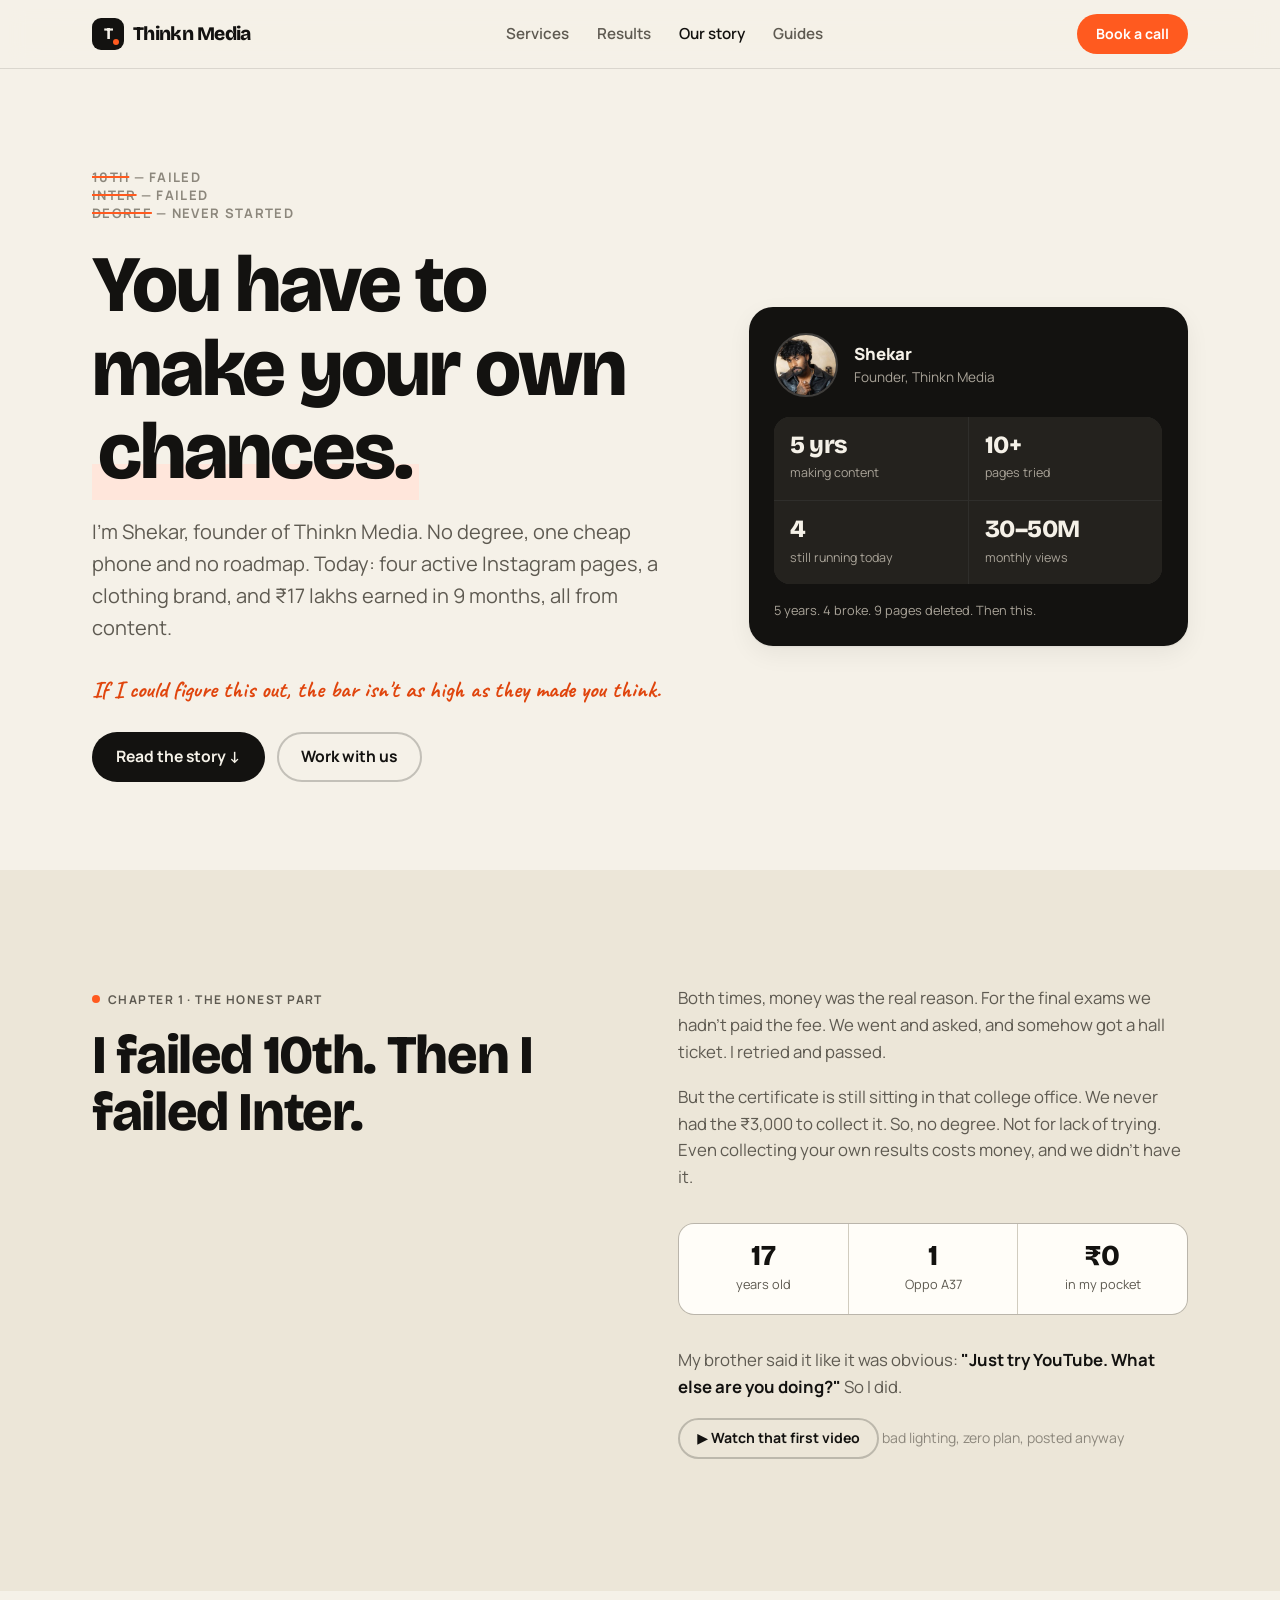
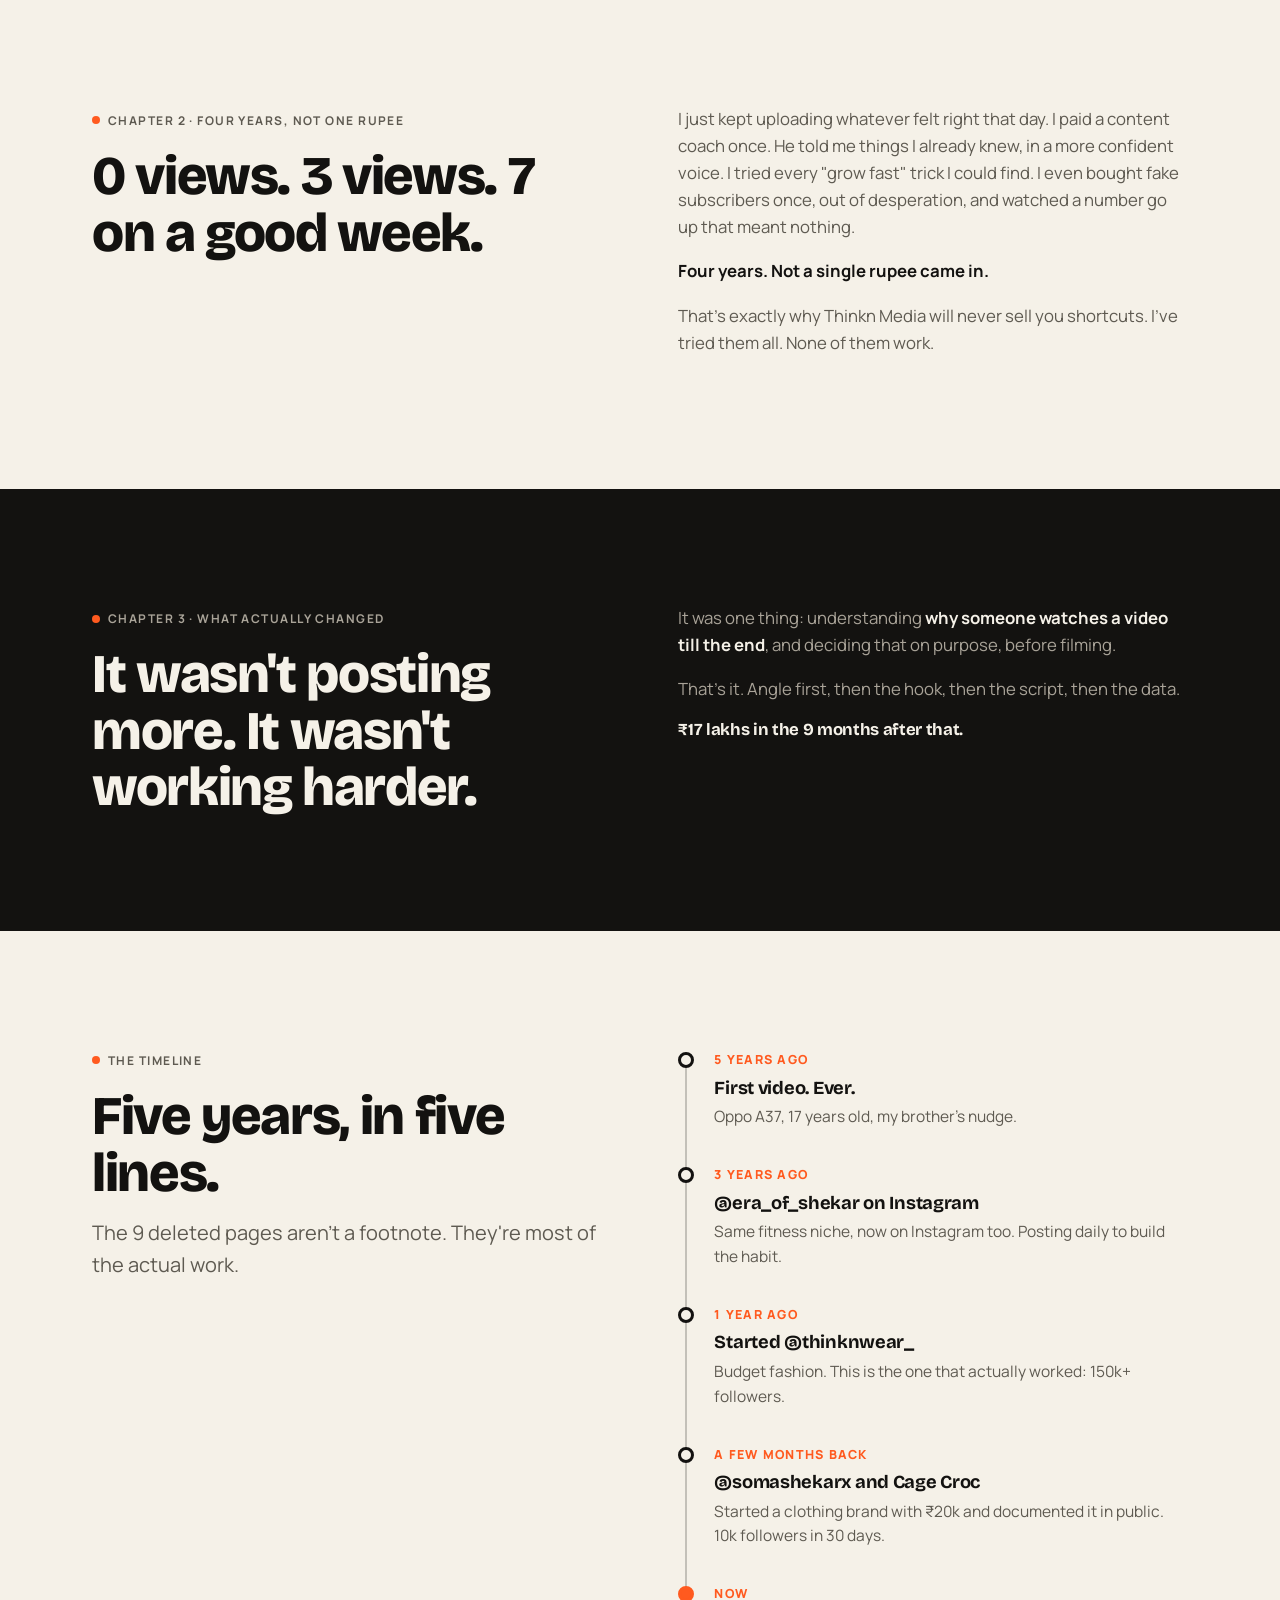
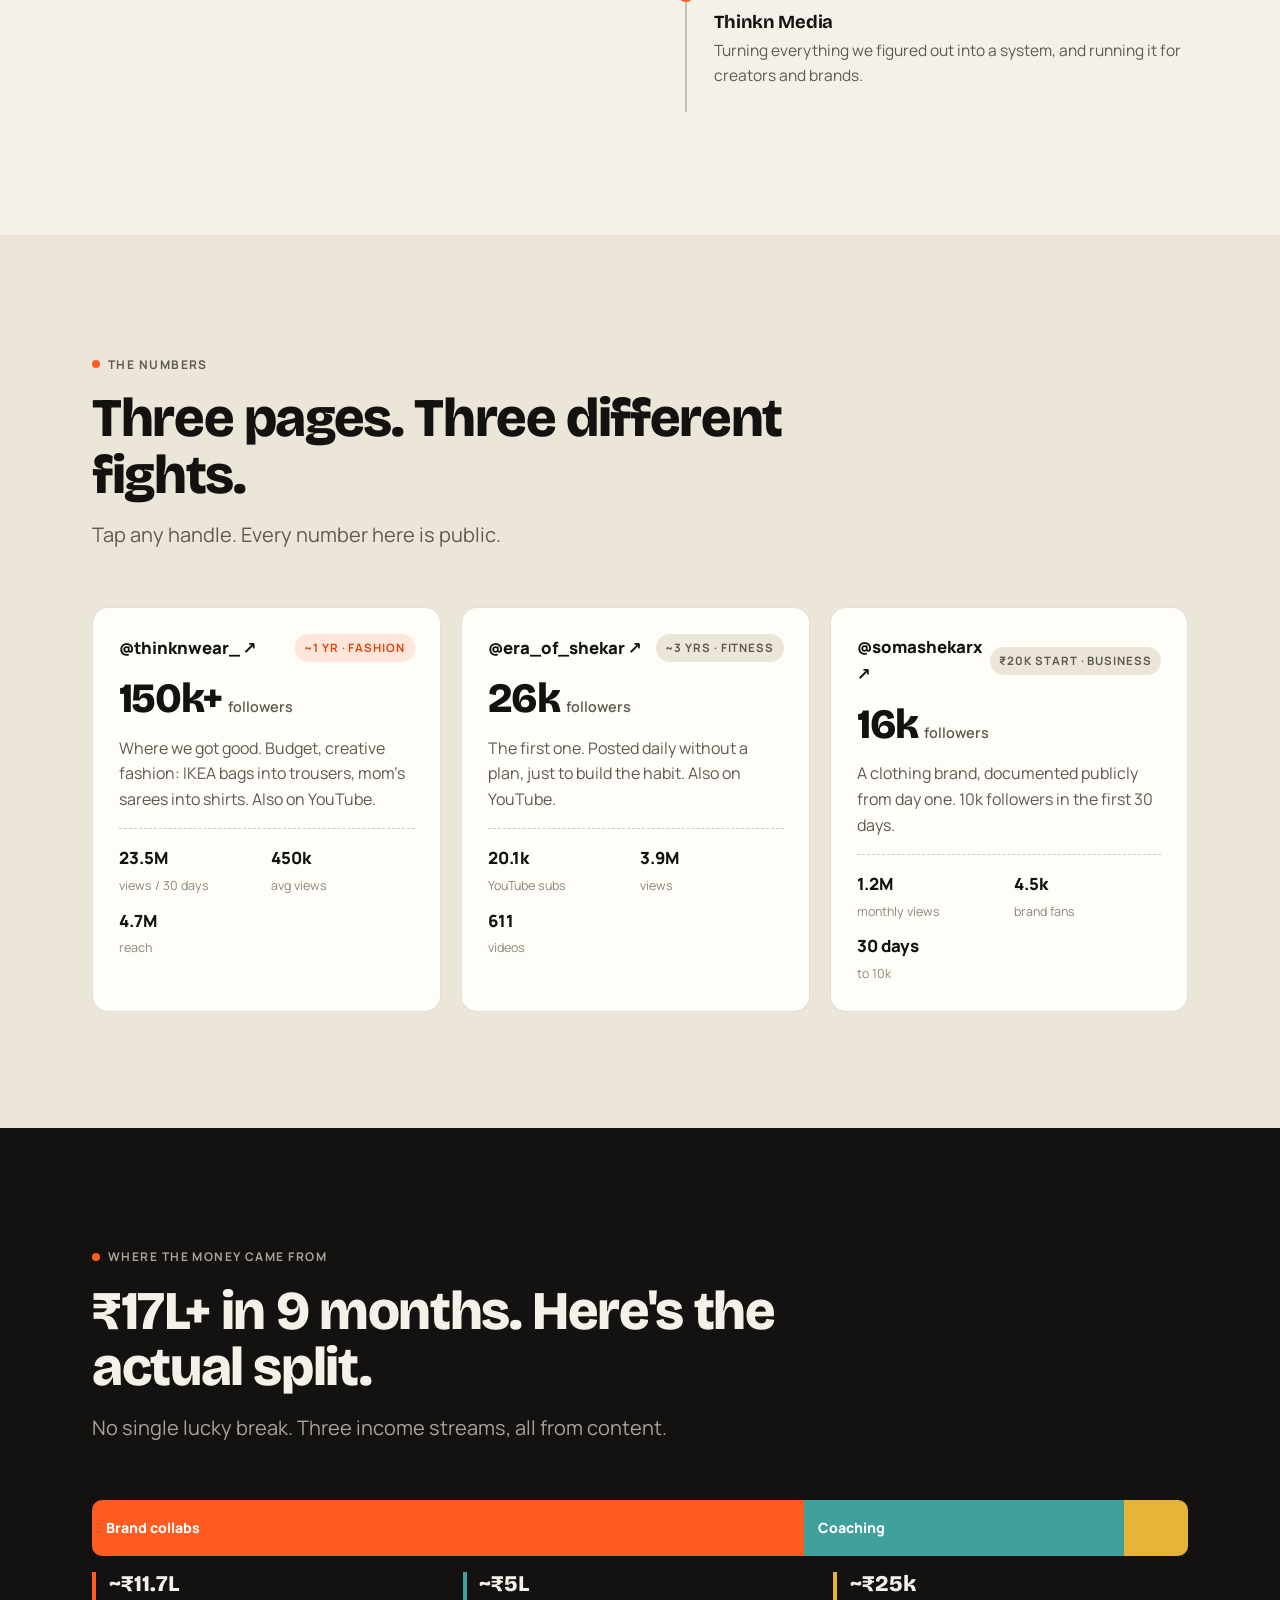
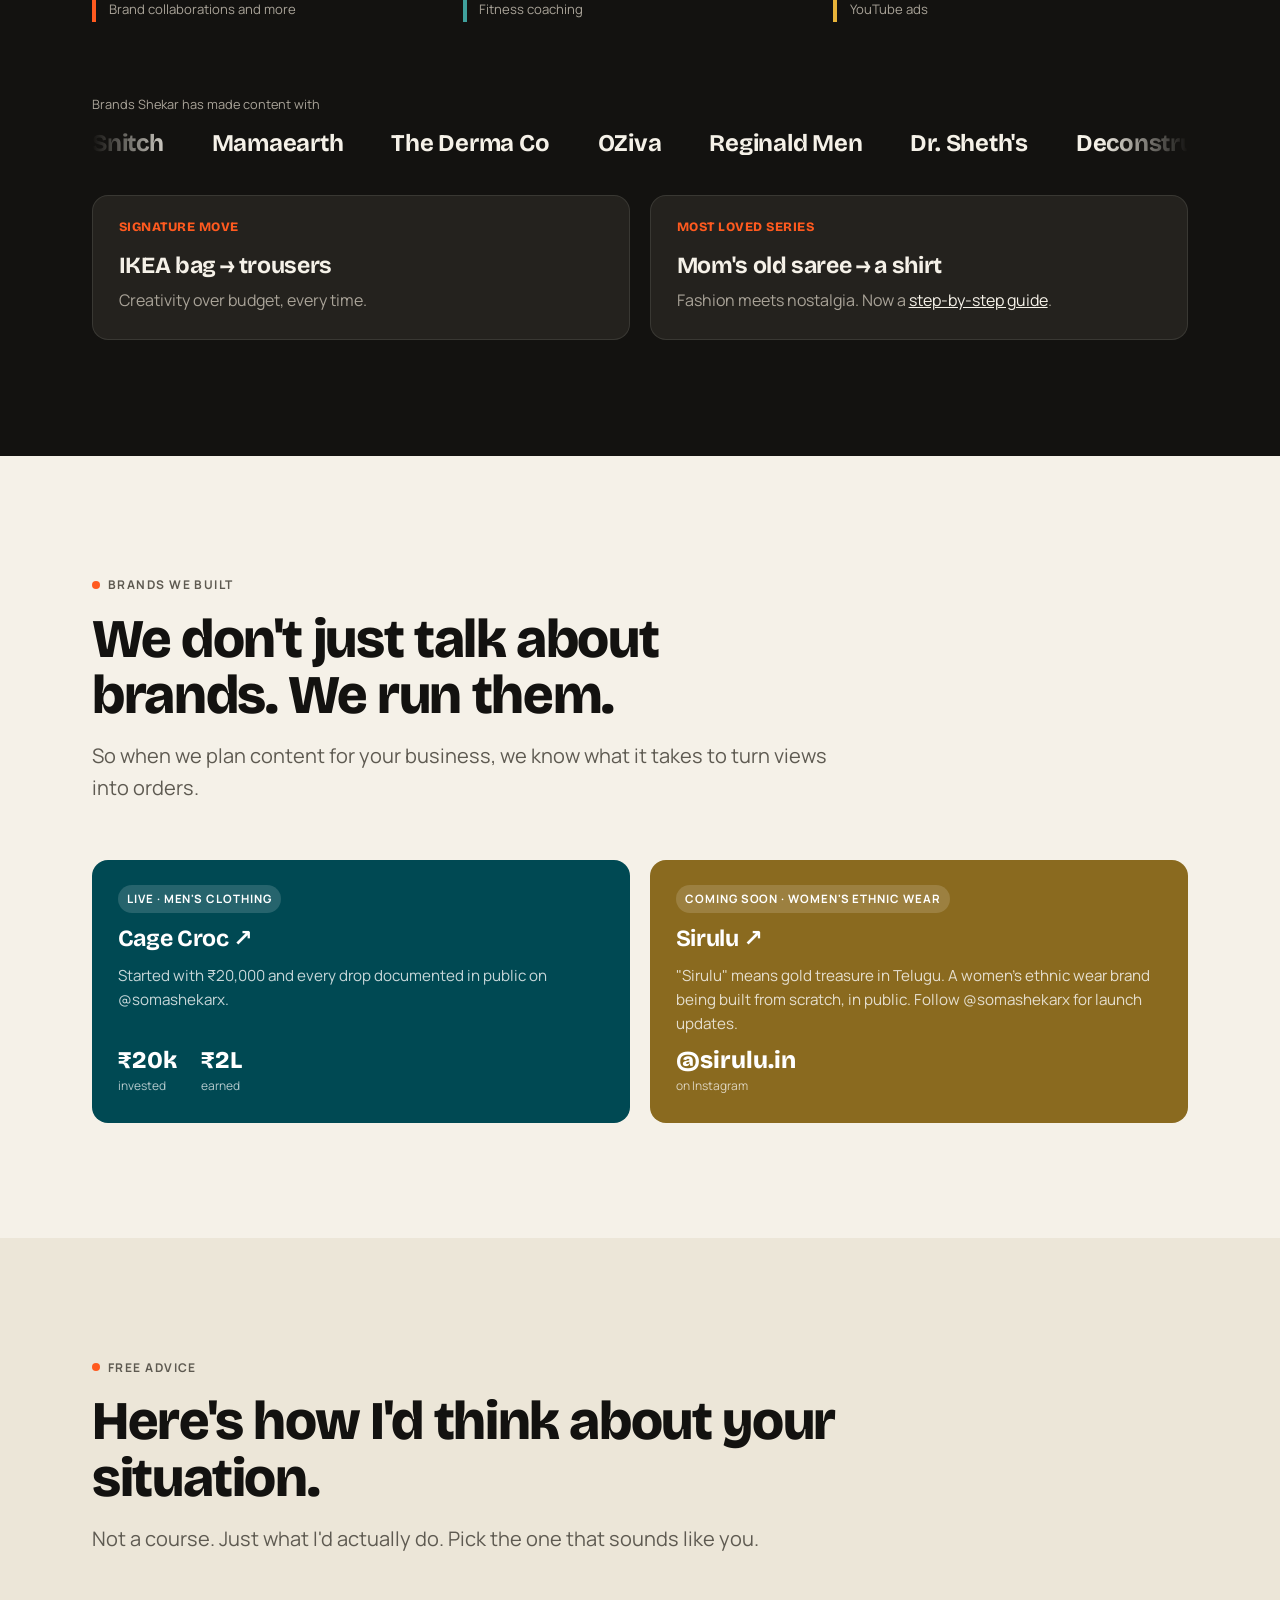
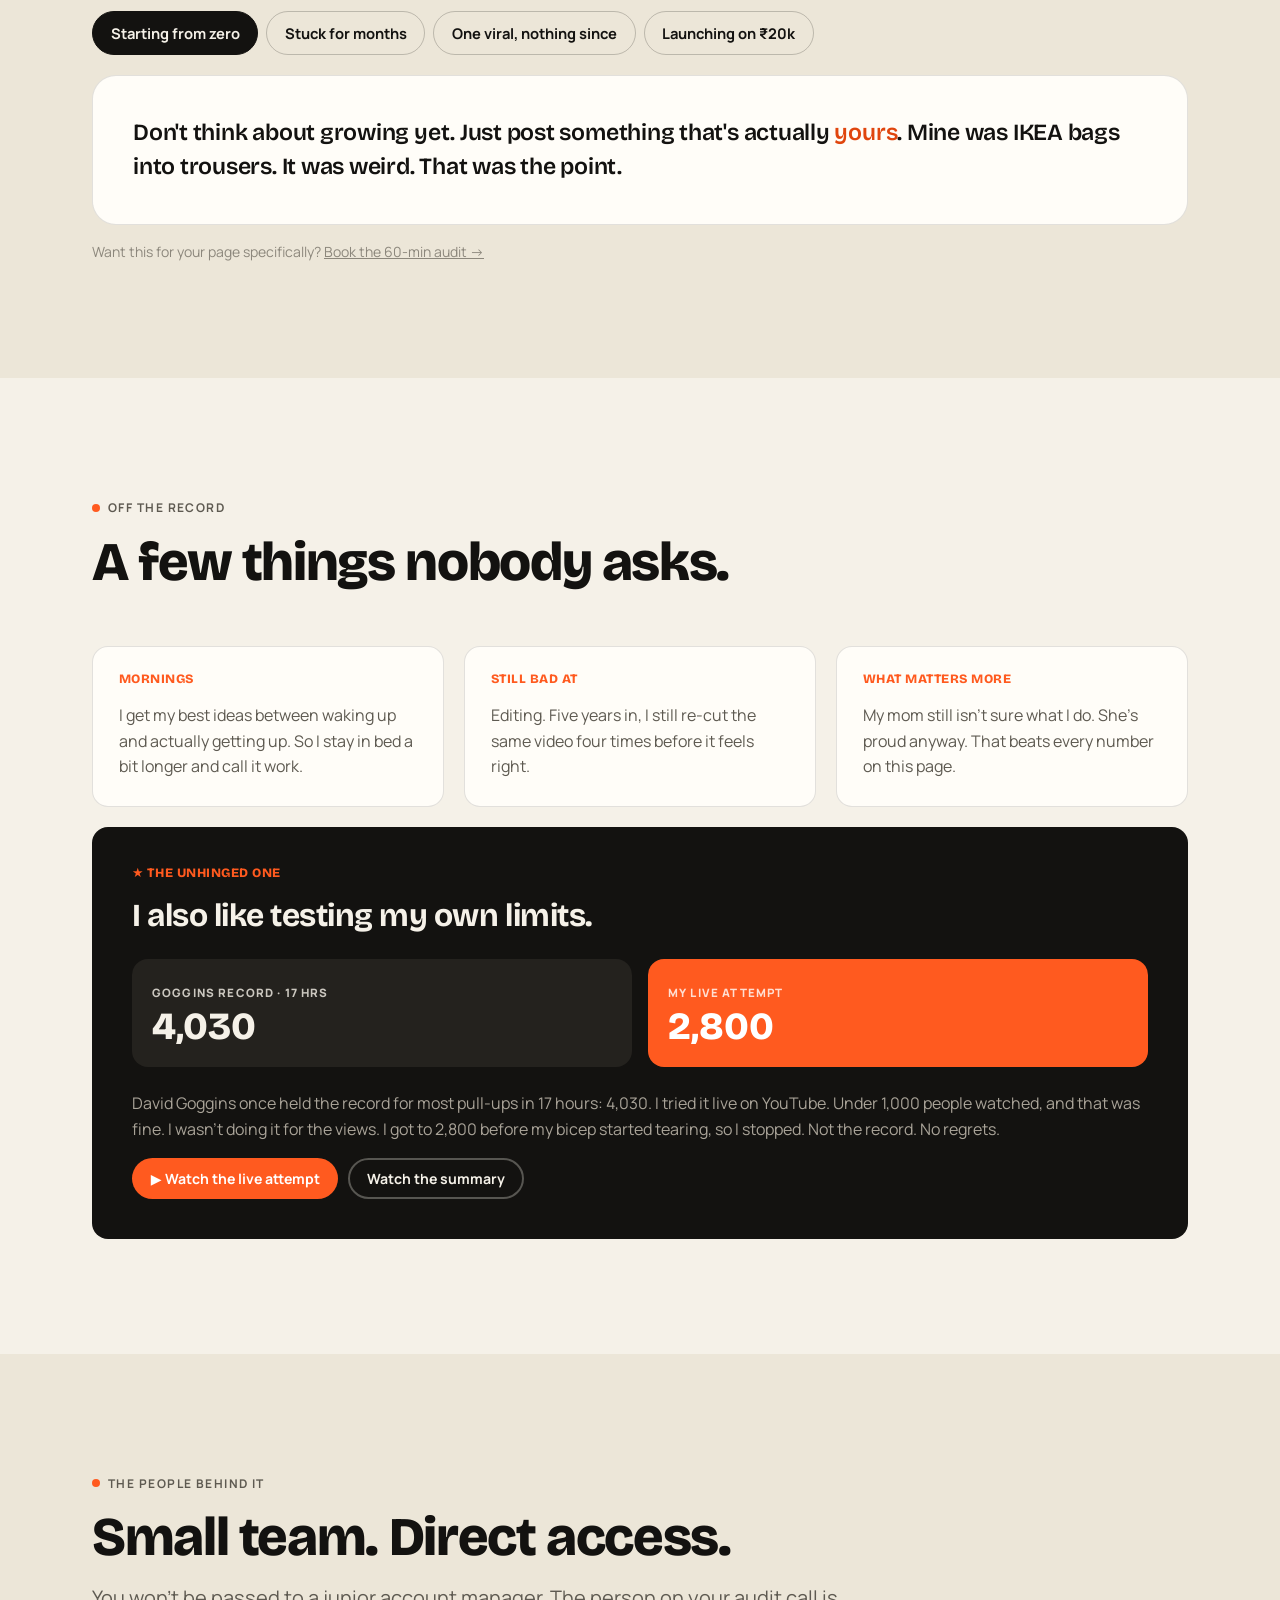
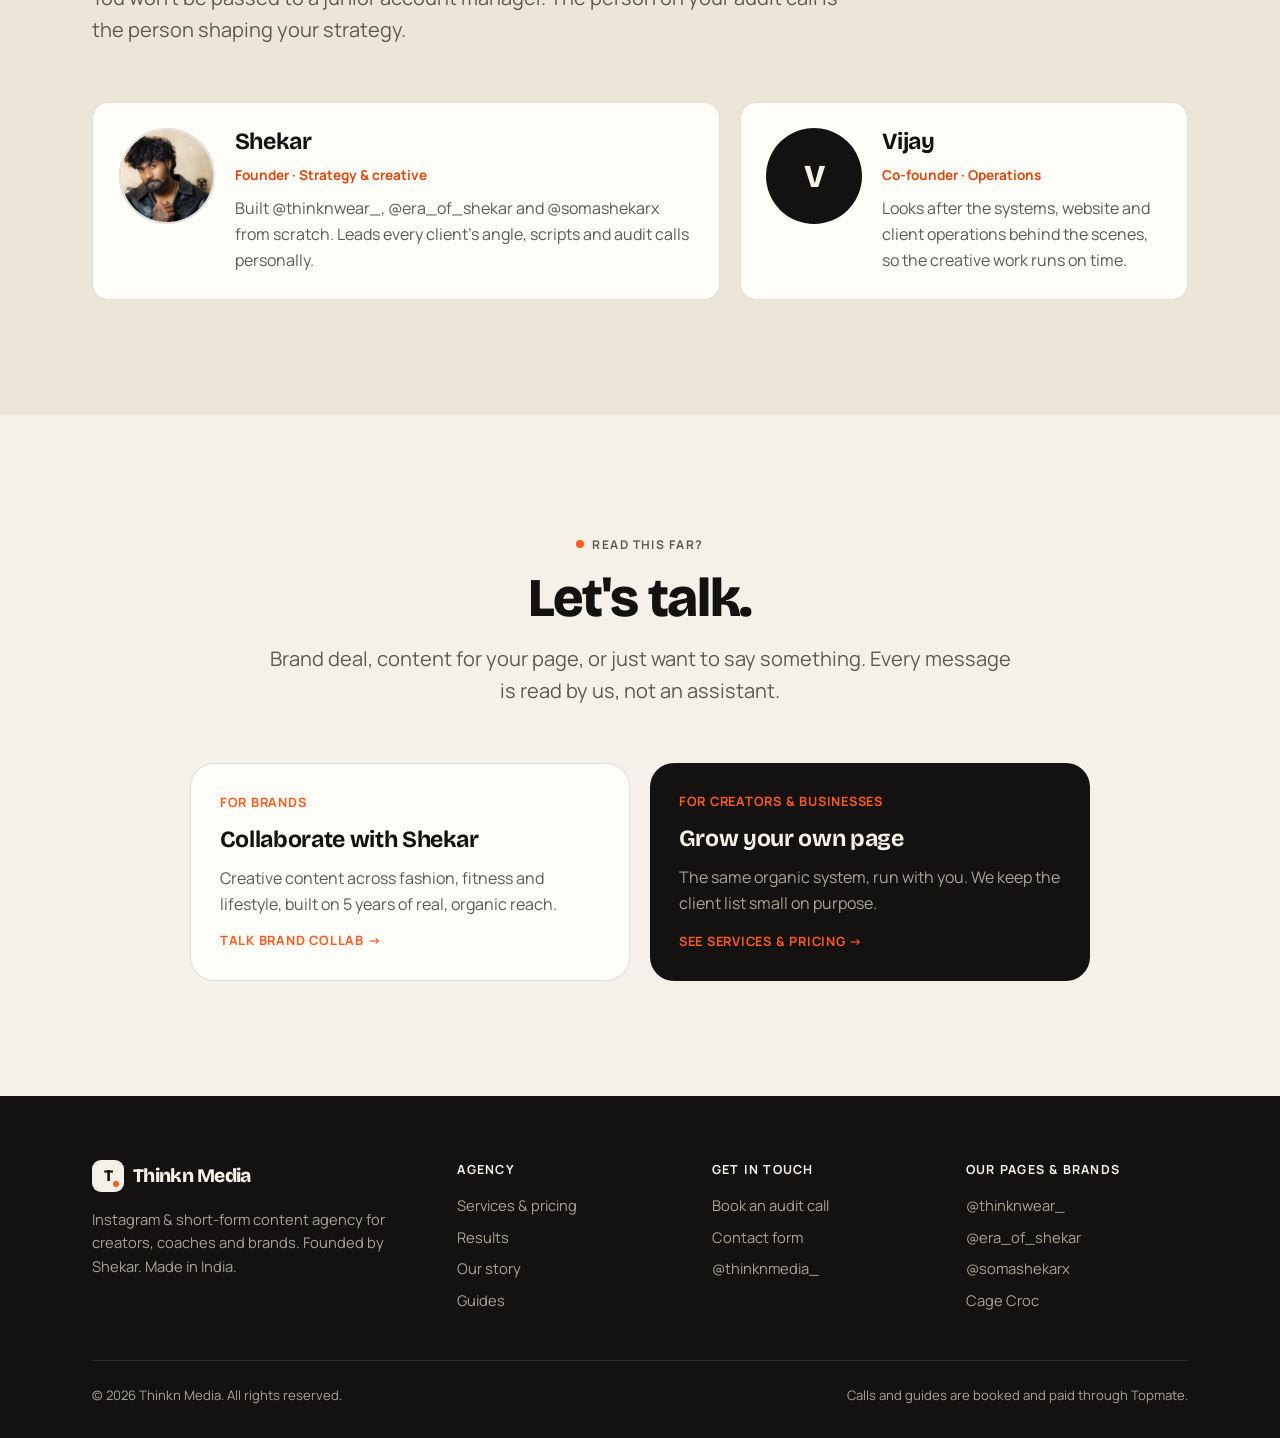
==== commit db4ede64: "Add files via upload" ====
--- a/about.html
+++ b/about.html
@@ -3,721 +3,376 @@
 <head>
 <meta charset="UTF-8">
 <meta name="viewport" content="width=device-width, initial-scale=1.0">
-<title>Shekar — You have to make your own chances</title>
+<title>Our Story — Thinkn Media</title>
+<meta name="description" content="How Shekar went from failing 10th and four years of zero earnings to 200k+ followers, a clothing brand and Thinkn Media.">
 <meta property="og:type" content="website">
-<meta property="og:title" content="Shekar — You have to make your own chances">
-<meta property="og:description" content="Failed school 3 times. No degree. One phone. Built 3 Instagram pages, a clothing brand, ₹17L+ in 9 months — the actual story.">
+<meta property="og:title" content="You have to make your own chances — the story behind Thinkn Media">
+<meta property="og:description" content="Failed 10th. Failed Inter. One Oppo A37. Four years without a rupee. Then 200k+ followers and ₹17L in 9 months.">
+<meta property="og:url" content="https://thinknmedia.vercel.app/about.html">
+<meta property="og:image" content="https://thinknmedia.vercel.app/shekar.jpg">
+<meta name="theme-color" content="#131210">
+<link rel="canonical" href="https://thinknmedia.vercel.app/about.html">
+<link rel="icon" href="data:image/svg+xml,%3Csvg xmlns='http://www.w3.org/2000/svg' viewBox='0 0 32 32'%3E%3Crect width='32' height='32' rx='8' fill='%23131210'/%3E%3Ctext x='8' y='23' font-family='Arial' font-weight='900' font-size='19' fill='%23F5F1E8'%3ET%3C/text%3E%3Ccircle cx='25' cy='25' r='3' fill='%23FF5A1F'/%3E%3C/svg%3E">
 <link rel="preconnect" href="https://fonts.googleapis.com">
 <link rel="preconnect" href="https://fonts.gstatic.com" crossorigin>
-<link href="https://fonts.googleapis.com/css2?family=Caveat:wght@500;600;700&family=Fraunces:ital,opsz,wght@0,9..144,400;0,9..144,500;0,9..144,600;0,9..144,700;0,9..144,900;1,9..144,500;1,9..144,600&family=Manrope:wght@300;400;500;600;700;800&family=Permanent+Marker&display=swap" rel="stylesheet">
-<style>
-*, *::before, *::after { box-sizing: border-box; margin: 0; padding: 0; }
-:root {
-  --bg: #F2E9D8;
-  --paper: #FFFDF7;
-  --ink: #232017;
-  --muted: #6B6457;
-  --coral: #E8633A;
-  --coral-dark: #C84C26;
-  --teal: #4F9D95;
-  --teal-light: #DDEDE9;
-  --mustard: #E8B339;
-  --mustard-light: #FBEFD2;
-  --pink: #E89BA8;
-  --pink-light: #FCE8EC;
-  --blue: #5E7FB8;
-  --blue-light: #E4EAF5;
-}
-html { scroll-behavior: smooth; }
-body {
-  background: var(--bg); color: var(--ink); font-family: 'Manrope', sans-serif;
-  overflow-x: hidden; line-height: 1.6; font-size: 16px;
-  background-image:
-    radial-gradient(circle, rgba(35,32,23,0.07) 1px, transparent 1px);
-  background-size: 20px 20px;
-}
-.serif { font-family: 'Fraunces', serif; }
-.script { font-family: 'Caveat', cursive; }
-.marker { font-family: 'Permanent Marker', cursive; }
-.container { max-width: 1100px; margin: 0 auto; padding: 0 1.5rem; }
-
-/* ── TAPE & PIN DECORATIONS ── */
-.tape { position: absolute; width: 70px; height: 26px; background: rgba(255,230,150,0.55); border: 1px solid rgba(0,0,0,0.04); box-shadow: 0 1px 3px rgba(0,0,0,0.1); }
-.tape.t1 { top: -12px; left: 30px; transform: rotate(-6deg); }
-.tape.t2 { top: -12px; right: 30px; transform: rotate(5deg); }
-.tape.tealtape { background: rgba(79,157,149,0.35); }
-.tape.pinktape { background: rgba(232,155,168,0.4); }
-.pin { position: absolute; width: 14px; height: 14px; border-radius: 50%; background: var(--coral); box-shadow: 0 2px 4px rgba(0,0,0,0.25), inset -2px -2px 3px rgba(0,0,0,0.2); z-index: 5; }
-
-/* ── NAV ── */
-nav { position: relative; z-index: 50; padding: 1.5rem 1.75rem 0.5rem; display: flex; align-items: center; justify-content: space-between; max-width: 1100px; margin: 0 auto; }
-.nav-logo { font-family: 'Permanent Marker', cursive; font-size: 1.4rem; letter-spacing: -0.5px; text-decoration: none; color: var(--ink); transform: rotate(-2deg); display: inline-block; }
-.nav-right { display: flex; align-items: center; gap: 1.25rem; }
-.nav-link { font-size: 0.82rem; color: var(--ink); text-decoration: none; font-weight: 700; border-bottom: 2px solid transparent; transition: border-color 0.2s; }
-.nav-link:hover { border-color: var(--coral); }
-.nav-cta { background: var(--ink); color: var(--bg); padding: 0.55rem 1.3rem; border-radius: 100px; font-weight: 700; font-size: 0.8rem; text-decoration: none; transition: all 0.2s; white-space: nowrap; transform: rotate(-1deg); }
-.nav-cta:hover { background: var(--coral); transform: rotate(1deg); }
-
-/* ════════════════════════════════════════
-   THE SCRAPBOOK COVER — single dense hero
-   ════════════════════════════════════════ */
-.cover {
-  position: relative; max-width: 1100px; margin: 1.5rem auto 0; padding: 0 1.5rem 3rem;
-}
-.cover-board {
-  position: relative; background: var(--paper);
-  border: 1.5px solid rgba(33,32,29,0.12);
-  border-radius: 10px;
-  box-shadow: 0 24px 80px rgba(35,32,23,0.22), 0 4px 12px rgba(35,32,23,0.1);
-  padding: 3rem 2.75rem 2.75rem;
-  display: grid;
-  grid-template-columns: 1.1fr 0.9fr;
-  gap: 2rem;
-  min-height: 600px;
-}
-
-/* polaroid photo stack */
-.polaroid {
-  background: #fff; padding: 10px 10px 38px; box-shadow: 0 6px 16px rgba(0,0,0,0.18);
-  position: absolute; width: 165px;
-}
-.polaroid img { width: 100%; aspect-ratio: 1/1.05; object-fit: cover; display: block; background: var(--teal-light); }
-.polaroid .cap { font-family: 'Caveat', cursive; font-size: 1.05rem; color: var(--ink); text-align: center; margin-top: 8px; transform: rotate(-1deg); }
-.p1 { top: 28px; right: 30px; transform: rotate(6deg); z-index: 6; }
-.p2 { top: 220px; right: 130px; transform: rotate(-8deg); z-index: 5; }
-.p3 { top: 380px; right: 10px; transform: rotate(4deg); z-index: 7; }
-
-/* headline zone */
-.cover-headline { position: relative; z-index: 8; padding-right: 1rem; }
-.fail-stamp {
-  display: inline-block; border: 2.5px solid var(--ink); color: var(--ink);
-  font-family: 'Permanent Marker', cursive; font-size: 0.78rem; padding: 0.3rem 0.7rem;
-  border-radius: 3px; transform: rotate(-5deg); margin-right: 0.5rem; margin-bottom: 1rem;
-  background: var(--mustard-light); box-shadow: 2px 2px 0 var(--ink);
-}
-.fail-stamp.coral-s { background: var(--coral); color: #fff; transform: rotate(4deg); }
-.cover-h1 {
-  font-family: 'Fraunces', serif; font-weight: 700; font-size: clamp(2.3rem, 5vw, 3.7rem);
-  line-height: 1.05; letter-spacing: -2px; margin-bottom: 1rem; max-width: 500px;
-}
-.cover-h1 .ital { font-style: italic; font-weight: 500; color: var(--coral); }
-.cover-sub { font-size: 0.98rem; color: var(--muted); max-width: 400px; margin-bottom: 1.5rem; line-height: 1.7; }
-.cover-btns { display: flex; gap: 0.7rem; flex-wrap: wrap; }
-.btn-stamp {
-  display: inline-flex; align-items: center; gap: 0.5rem; background: var(--coral); color: #fff;
-  padding: 0.7rem 1.3rem; border-radius: 4px; font-weight: 700; font-size: 0.85rem; text-decoration: none;
-  border: 2px solid var(--ink); box-shadow: 3px 3px 0 var(--ink); transition: transform 0.15s, box-shadow 0.15s;
-}
-.btn-stamp:hover { transform: translate(-2px,-2px); box-shadow: 5px 5px 0 var(--ink); }
-.btn-outline-stamp {
-  display: inline-flex; align-items: center; gap: 0.5rem; background: var(--paper); color: var(--ink);
-  padding: 0.7rem 1.3rem; border-radius: 4px; font-weight: 700; font-size: 0.85rem; text-decoration: none;
-  border: 2px solid var(--ink); transition: all 0.15s;
-}
-.btn-outline-stamp:hover { background: var(--mustard-light); }
-
-/* sticky note */
-.sticky {
-  position: absolute; background: var(--mustard-light); padding: 0.85rem 1rem;
-  width: 150px; box-shadow: 2px 4px 10px rgba(0,0,0,0.15); transform: rotate(-3deg);
-  font-family: 'Caveat', cursive; font-size: 1.05rem; line-height: 1.3; color: var(--ink); z-index: 9;
-}
-.sticky.left-sticky { top: -22px; right: 130px; left: auto; transform: rotate(-5deg); background: var(--pink-light); z-index: 8; }
-
-/* washi strip with handle */
-.handle-tag {
-  display: inline-flex; align-items: center; gap: 0.4rem; background: var(--teal-light);
-  color: var(--teal); font-family: 'Caveat', cursive; font-size: 1.15rem; font-weight: 700;
-  padding: 0.25rem 0.8rem; border-radius: 100px; transform: rotate(-2deg); margin-bottom: 1rem;
-}
-
-/* numbers - washi tape strip */
-.cover-stats {
-  position: relative; z-index: 8; margin-top: 1.75rem; display: flex; gap: 0.6rem; flex-wrap: wrap;
-}
-.stat-chip {
-  background: var(--paper); border: 2px solid var(--ink); border-radius: 6px;
-  padding: 0.6rem 0.9rem; box-shadow: 2px 2px 0 rgba(35,32,23,0.15);
-}
-.stat-chip:nth-child(odd) { transform: rotate(-1.5deg); }
-.stat-chip:nth-child(even) { transform: rotate(1.5deg); }
-.stat-chip .sv { font-family: 'Fraunces', serif; font-weight: 700; font-size: 1.15rem; line-height: 1; }
-.stat-chip .sl { font-size: 0.6rem; color: var(--muted); text-transform: uppercase; letter-spacing: 0.4px; font-weight: 700; margin-top: 0.2rem; }
-
-/* ════════════════════════════════════════
-   SCRAPBOOK SPREAD — single page, no long scroll sections
-   Everything below fits as "pages" in the book
-   ════════════════════════════════════════ */
-.spread { max-width: 1100px; margin: 0 auto; padding: 0 1.5rem 4rem; }
-.page {
-  position: relative; background: var(--paper); border: 1.5px solid rgba(33,32,29,0.1);
-  border-radius: 8px; box-shadow: 0 6px 24px rgba(35,32,23,0.09), 0 20px 60px rgba(35,32,23,0.07);
-  padding: 2.75rem 2.5rem; margin-bottom: 2.25rem;
-}
-.page-tab {
-  position: absolute; top: -14px; left: 2rem; background: var(--ink); color: var(--bg);
-  font-family: 'Permanent Marker', cursive; font-size: 0.78rem; padding: 0.35rem 0.9rem;
-  border-radius: 4px; transform: rotate(-2deg); box-shadow: 2px 2px 0 rgba(0,0,0,0.2);
-}
-
-/* ── PAGE 1: THE STORY (diary entry style) ── */
-.diary-grid { display: grid; grid-template-columns: 1fr 1fr; gap: 2rem; align-items: start; }
-.diary-text p { font-size: 0.98rem; line-height: 1.8; margin-bottom: 1rem; color: var(--ink); }
-.diary-text p:last-child { margin-bottom: 0; }
-.diary-text strong { background: var(--mustard-light); padding: 0 4px; }
-.diary-photo-link {
-  display: inline-flex; align-items: center; gap: 0.5rem; margin-top: 1.25rem;
-  background: var(--ink); color: var(--bg); border-radius: 4px; padding: 0.65rem 1.1rem;
-  text-decoration: none; font-weight: 700; font-size: 0.82rem; transform: rotate(-1deg); transition: all 0.2s;
-}
-.diary-photo-link:hover { background: var(--coral); }
-.washi-divider { height: 22px; background: repeating-linear-gradient(135deg, var(--teal-light) 0 10px, var(--pink-light) 10px 20px); margin: 1.5rem -2.25rem; opacity: 0.6; }
-
-/* sticky notes timeline - compact corkboard style */
-/* ── first video inline pill ── */
-.first-video-inline {
-  display: inline-flex; align-items: center; gap: 0.6rem;
-  margin-top: 1rem; text-decoration: none;
-  background: var(--ink); color: #fff;
-  padding: 0.55rem 1rem; border-radius: 100px;
-  font-size: 0.82rem; font-weight: 700;
-  transition: background 0.2s, transform 0.15s;
-  border: 2px solid var(--ink);
-}
-.first-video-inline:hover { background: var(--coral); transform: rotate(-1deg); }
-.fvi-icon { font-size: 0.75rem; opacity: 0.9; }
-.fvi-note { font-size: 1rem; color: rgba(255,255,255,0.55); margin-left: 0.2rem; }
-
-/* ── brand grid ── */
-.brand-grid { display: flex; flex-wrap: wrap; gap: 0.5rem; }
-.brand-chip-sm {
-  font-weight: 700; font-size: 0.8rem; border: 1.5px solid var(--ink); background: var(--paper);
-  padding: 0.4rem 0.85rem; border-radius: 100px;
-  box-shadow: 2px 2px 0 rgba(35,32,23,0.1);
-}
-.brand-chip-sm:nth-child(odd) { transform: rotate(-1deg); }
-.brand-chip-sm:nth-child(even) { transform: rotate(0.8deg); }
-.brand-chip-sm.more { background: var(--mustard-light); font-style: italic; }
-
-/* ── playground scroll wrapper for mobile ── */
-.pg-scroll-wrap { overflow-x: auto; -webkit-overflow-scrolling: touch; margin: 0 -1.75rem; padding: 0 1.75rem 0.25rem; }
-.pg-scroll-wrap::-webkit-scrollbar { display: none; }
-.pg-row { display: flex; gap: 0.5rem; width: max-content; padding-bottom: 0.25rem; }
-.pg-btn {
-  background: var(--bg); border: 2px solid var(--ink); color: var(--ink);
-  padding: 0.65rem 1.2rem; border-radius: 100px; font-weight: 700; font-size: 0.85rem; cursor: pointer;
-  font-family: 'Manrope', sans-serif; transition: all 0.2s; white-space: nowrap;
-}
-.pg-btn:hover, .pg-btn.active { background: var(--coral); border-color: var(--coral); color: #fff; }
-.pg-output {
-  background: var(--bg); border-radius: 8px; padding: 1.5rem; min-height: 100px;
-  display: flex; align-items: center; margin-top: 1rem;
-}
-.pg-output-text { font-family: 'Fraunces', serif; font-size: 1.1rem; font-style: italic; line-height: 1.65; }
-.pg-output-text .pg-num { color: var(--coral-dark); font-weight: 700; font-style: normal; }
-
-/* ── cork notes: 5 notes, tighter ── */
-.cork-notes { display: flex; flex-wrap: wrap; gap: 0.75rem; margin-top: 0; }
-.fact-pill {
-  background: var(--mustard-light); border: 2px solid var(--ink); border-radius: 8px;
-  padding: 0.55rem 0.9rem; display: flex; flex-direction: column; align-items: center; text-align: center;
-  box-shadow: 2px 2px 0 rgba(35,32,23,0.12); min-width: 86px;
-}
-.fact-pill:nth-child(2n) { background: var(--pink-light); transform: rotate(-1deg); }
-.fact-pill:nth-child(3n) { background: var(--teal-light); transform: rotate(1deg); }
-.fact-pill.wide { min-width: 200px; flex: 1; }
-.fp-num { font-family: 'Fraunces', serif; font-weight: 700; font-size: 1.2rem; line-height: 1; color: var(--ink); }
-.fp-lbl { font-size: 0.66rem; color: var(--muted); font-weight: 700; text-transform: uppercase; letter-spacing: 0.3px; margin-top: 0.25rem; line-height: 1.3; }
-
-.cork-note {
-  background: var(--mustard-light); padding: 1rem 1.1rem; width: 160px;
-  box-shadow: 2px 4px 10px rgba(0,0,0,0.13); position: relative; font-size: 0.83rem;
-}
-.cork-note:nth-child(1) { transform: rotate(-3deg); background: var(--pink-light); }
-.cork-note:nth-child(2) { transform: rotate(2deg); background: var(--teal-light); }
-.cork-note:nth-child(3) { transform: rotate(-2deg); background: var(--mustard-light); }
-.cork-note .cn-year { font-family: 'Caveat', cursive; font-weight: 700; font-size: 1.2rem; color: var(--coral-dark); margin-bottom: 0.3rem; display:block; }
-.cork-note .cn-pin { position: absolute; top: -8px; left: 50%; transform: translateX(-50%); width: 12px; height: 12px; border-radius: 50%; background: var(--coral); box-shadow: 0 2px 3px rgba(0,0,0,0.3); }
-.cork-note p { color: var(--ink); line-height: 1.5; font-weight: 500; }
-
-/* ── PAGE 2: CHANNELS — receipt strip / ticket stubs ── */
-.tickets-row { display: flex; flex-direction: column; gap: 1rem; margin-top: 1.5rem; }
-.ticket {
-  display: grid; grid-template-columns: 1fr auto; gap: 1rem; align-items: center;
-  background: var(--paper); border: 2px solid var(--ink); border-radius: 10px; padding: 1.4rem 1.75rem;
-  position: relative; overflow: hidden; transition: box-shadow 0.2s, transform 0.15s;
-}
-.ticket:hover { box-shadow: 4px 4px 0 var(--ink); transform: translate(-2px,-2px); }
-.ticket::before, .ticket::after {
-  content: ''; position: absolute; width: 18px; height: 18px; background: var(--bg);
-  border-radius: 50%; top: 50%; transform: translateY(-50%);
-}
-.ticket::before { left: -9px; }
-.ticket::after { right: -9px; }
-.ticket .t-left { padding-right: 1rem; border-right: 2px dashed var(--ink); }
-.ticket .t-tag { font-family: 'Caveat', cursive; font-size: 1rem; color: var(--coral-dark); font-weight: 700; }
-.ticket .t-name { font-family: 'Fraunces', serif; font-weight: 700; font-size: 1.3rem; margin: 0.15rem 0; }
-.ticket .t-handle { font-size: 0.8rem; color: var(--coral-dark); text-decoration: none; font-weight: 700; }
-.ticket .t-desc { font-size: 0.84rem; color: var(--muted); margin-top: 0.5rem; line-height: 1.55; max-width: 480px; }
-.ticket .t-stats { display: flex; gap: 0.85rem; flex-wrap: wrap; }
-.t-stat { text-align: center; min-width: 64px; }
-.t-stat .tsv { font-family: 'Fraunces', serif; font-weight: 700; font-size: 1.2rem; line-height: 1; color: var(--ink); }
-.t-stat .tsl { font-size: 0.58rem; color: var(--muted); text-transform: uppercase; font-weight: 700; letter-spacing: 0.3px; margin-top: 0.2rem; }
-.ticket.spotlight-ticket { background: var(--ink); border-color: var(--ink); }
-.ticket.spotlight-ticket .t-left { border-right-color: rgba(251,244,233,0.25); }
-.ticket.spotlight-ticket .t-name { color: #fff; }
-.ticket.spotlight-ticket .t-handle { color: var(--coral); }
-.ticket.spotlight-ticket .t-desc { color: rgba(251,244,233,0.55); }
-.ticket.spotlight-ticket .tsv { color: var(--coral); }
-.ticket.spotlight-ticket .tsl { color: rgba(251,244,233,0.4); }
-
-/* ── PAGE 3: RECEIPT + BRANDS combined ── */
-.combo-grid { display: grid; grid-template-columns: 0.85fr 1.15fr; gap: 2rem; }
-/* ── REVENUE TREE — stacked bar visual ── */
-/* ── page 4 inner grid ── */
-.page4-grid {
-  display: grid;
-  grid-template-columns: 1fr 1fr;
-  gap: 2rem;
-  align-items: start;
-  margin-bottom: 0;
-}
-
-/* ── single segmented revenue bar ── */
-.single-bar-track {
-  display: flex; height: 28px; border: 2px solid var(--ink); border-radius: 100px;
-  overflow: hidden; box-shadow: 2px 2px 0 rgba(35,32,23,0.12); margin-bottom: 1rem;
-}
-.single-bar-seg { height: 100%; transition: width 1.2s ease; position: relative; }
-.single-bar-seg:not(:last-child) { border-right: 2px solid var(--ink); }
-.bar-legend { display: flex; flex-wrap: wrap; gap: 1.25rem; margin-bottom: 0; }
-.legend-item { display: flex; align-items: center; gap: 0.5rem; font-size: 0.84rem; color: var(--ink); }
-.legend-item strong { font-family: 'Fraunces', serif; color: var(--coral-dark); margin-left: 0.2rem; }
-.legend-dot { width: 11px; height: 11px; border-radius: 3px; border: 1.5px solid var(--ink); flex-shrink: 0; }
-
-.mini-receipt { background: var(--bg); border: 2px dashed var(--ink); border-radius: 8px; padding: 1.5rem; }
-.mr-title { font-family: 'Permanent Marker', cursive; font-size: 0.9rem; text-align: center; margin-bottom: 1rem; padding-bottom: 0.85rem; border-bottom: 2px dashed var(--ink); }
-.mr-row { display: flex; justify-content: space-between; padding: 0.5rem 0; font-size: 0.85rem; border-bottom: 1px dotted #ccc; }
-.mr-row:last-child { border-bottom: none; }
-.mr-row .l { color: var(--muted); }
-.mr-row .v { font-family: 'Fraunces', serif; font-weight: 700; }
-.mr-row .v.coral { color: var(--coral-dark); }
-
-.brands-stack { display: flex; flex-direction: column; gap: 1rem; justify-content: center; }
-.brand-stamp-lg {
-  font-family: 'Fraunces', serif; font-weight: 700; font-size: 1.6rem; border: 2.5px solid var(--ink);
-  padding: 1rem 1.5rem; border-radius: 6px; background: var(--paper); transform: rotate(-1.5deg);
-  box-shadow: 3px 3px 0 var(--ink); display: inline-block; width: fit-content;
-}
-.brand-sub-note { font-family: 'Caveat', cursive; font-size: 1.3rem; color: var(--muted); }
-.sig-mini-row { display: flex; gap: 0.75rem; margin-top: 0.5rem; }
-.sig-mini { background: var(--pink-light); border-radius: 8px; padding: 0.85rem 1rem; flex: 1; font-size: 0.8rem; }
-.sig-mini strong { display: block; font-family: 'Fraunces', serif; font-size: 0.92rem; margin-bottom: 0.25rem; }
-.sig-mini p { color: var(--muted); line-height: 1.5; font-size: 0.78rem; }
-
-/* off duty - postcard style */
-.postcard-grid { display: grid; grid-template-columns: repeat(3,1fr); gap: 1rem; margin-top: 1.25rem; }
-/* ── goggins callout — strong highlight box ── */
-.goggins-box {
-  background: var(--ink); border-radius: 14px; padding: 2rem; position: relative; overflow: hidden;
-}
-.goggins-box::before {
-  content: '💪'; position: absolute; font-size: 8rem; right: -1rem; bottom: -2rem;
-  opacity: 0.06; pointer-events: none;
-}
-.goggins-tag {
-  display: inline-block; font-family: 'Permanent Marker', cursive; font-size: 0.75rem;
-  color: var(--coral); background: rgba(232,99,58,0.15); padding: 0.3rem 0.8rem;
-  border-radius: 100px; margin-bottom: 0.85rem; transform: rotate(-1deg);
-}
-.goggins-title { font-family: 'Fraunces', serif; font-weight: 700; font-size: 1.5rem; color: #fff; margin-bottom: 0.5rem; letter-spacing: -0.3px; }
-.goggins-text { font-size: 0.92rem; color: rgba(251,244,233,0.7); line-height: 1.8; margin-bottom: 1rem; position: relative; }
-
-.postcard { background: var(--bg); border: 1.5px solid var(--paper-border); border-radius: 8px; padding: 1.1rem 1.25rem; position: relative; }
-.postcard h5 { font-family: 'Caveat', cursive; font-size: 1.15rem; color: var(--coral-dark); margin-bottom: 0.35rem; }
-.postcard p { font-size: 0.83rem; color: var(--muted); line-height: 1.6; }
-.postcard::before { content: '✉'; position: absolute; top: 0.6rem; right: 0.7rem; opacity: 0.2; font-size: 1rem; }
-.postcard h5 { font-family: 'Caveat', cursive; font-size: 1.2rem; color: var(--coral-dark); margin-bottom: 0.4rem; }
-.postcard p { font-size: 0.82rem; color: var(--muted); line-height: 1.55; }
-
-/* ── DUAL PATH — two folded letters ── */
-.paths-grid { display: grid; grid-template-columns: 1fr 1fr; gap: 1.25rem; margin-top: 1.5rem; }
-.path-card { border-radius: 8px; padding: 1.75rem; position: relative; }
-.path-card.brand-path { background: var(--ink); color: var(--bg); }
-.path-card.client-path { background: var(--mustard-light); border: 2px solid var(--ink); }
-.path-tag { font-family: 'Caveat', cursive; font-size: 1.2rem; display: block; margin-bottom: 0.4rem; }
-.path-card.brand-path .path-tag { color: var(--coral); }
-.path-card.client-path .path-tag { color: var(--coral-dark); }
-.path-card h3 { font-family: 'Fraunces', serif; font-weight: 700; font-size: 1.35rem; margin-bottom: 0.65rem; letter-spacing: -0.3px; }
-.path-card p { font-size: 0.85rem; line-height: 1.65; margin-bottom: 1.25rem; }
-.path-card.brand-path p { color: rgba(251,244,233,0.6); }
-.path-card.client-path p { color: var(--muted); }
-
-/* FINAL */
-.final-page { text-align: center; background: var(--coral); border-radius: 8px; padding: 3.5rem 2rem; position: relative; overflow: hidden; }
-.final-page::before { content: '✱'; position: absolute; font-size: 10rem; color: rgba(255,255,255,0.1); top: -2rem; left: -1rem; font-family: 'Fraunces', serif; }
-.final-page h2 { font-family: 'Fraunces', serif; font-weight: 600; font-size: clamp(1.8rem, 4.5vw, 2.8rem); color: #fff; letter-spacing: -1px; margin-bottom: 0.85rem; position: relative; }
-.final-page h2 .ital { font-style: italic; font-weight: 500; }
-.final-page p { color: rgba(255,255,255,0.85); font-size: 0.95rem; max-width: 420px; margin: 0 auto 1.5rem; line-height: 1.65; position: relative; }
-.btn-cream { background: var(--paper); color: var(--ink); padding: 0.9rem 2rem; border-radius: 4px; font-weight: 800; font-size: 0.92rem; text-decoration: none; display: inline-block; border: 2px solid var(--ink); box-shadow: 3px 3px 0 var(--ink); transition: all 0.2s; position: relative; }
-.btn-cream:hover { transform: translate(-2px,-2px); box-shadow: 5px 5px 0 var(--ink); }
-
-footer { padding: 2.5rem 1.75rem; text-align: center; color: var(--muted); font-size: 0.85rem; }
-.footer-logo { font-family: 'Permanent Marker', cursive; font-size: 1.2rem; color: var(--ink); margin-bottom: 0.4rem; transform: rotate(-1deg); display: inline-block; }
-.footer-links { display: flex; justify-content: center; gap: 1.25rem; margin-top: 1rem; flex-wrap: wrap; }
-.footer-links a { font-size: 0.76rem; color: var(--muted); text-decoration: none; font-weight: 700; }
-.footer-links a:hover { color: var(--coral); }
-
-@media (max-width: 860px) {
-  .cover-board { grid-template-columns: 1fr; padding: 2rem 1.5rem; min-height: auto; }
-  .polaroid { display: none; }
-  .sticky.left-sticky { display: none; }
-  .diary-grid { grid-template-columns: 1fr; }
-  .page4-grid { grid-template-columns: 1fr; gap: 1.5rem; }
-  .pg-scroll-wrap { margin: 0 -1.25rem; padding: 0 1.25rem 0.25rem; }
-  .page [style*="grid-template-columns:1fr 1fr"] { grid-template-columns: 1fr !important; }
-  .combo-grid { grid-template-columns: 1fr; }
-  .ticket { grid-template-columns: 1fr; }
-  .ticket .t-left { border-right: none; padding-right: 0; border-bottom: 2px dashed var(--ink); padding-bottom: 0.75rem; margin-bottom: 0.75rem; }
-  .ticket .t-stats { justify-content: flex-start; }
-  .postcard-grid { grid-template-columns: 1fr 1fr; }
-  .brand-grid { gap: 0.4rem; }
-  .brand-chip-sm { font-size: 0.75rem; padding: 0.35rem 0.7rem; }
-  .paths-grid { grid-template-columns: 1fr; }
-  .page { padding: 1.75rem 1.25rem; }
-  .cork-notes { display: grid; grid-template-columns: 1fr 1fr; gap: 0.6rem; }
-  .cork-note { width: auto; }
-  .cork-note { width: auto; }
-}
-</style>
+<link href="https://fonts.googleapis.com/css2?family=Bricolage+Grotesque:opsz,wght@12..96,600;12..96,700;12..96,800&family=Caveat:wght@700&family=Manrope:wght@400;500;600;700;800&display=swap" rel="stylesheet">
+<link rel="stylesheet" href="styles.css">
 </head>
 <body>
 
-<nav>
-  <a href="coaching.html" class="nav-logo">Shekar.</a>
-  <div class="nav-right">
-    <a href="coaching.html" class="nav-link">Work with me</a>
-    <a href="https://www.instagram.com/thinknmedia_/" target="_blank" class="nav-link">@thinknmedia_</a>
-    <a class="nav-cta" href="https://form.typeform.com/to/WlCTt4BV" target="_blank" rel="noopener">Let's talk →</a>
-  </div>
-</nav>
-
-<!-- ════════ COVER PAGE ════════ -->
-<div class="cover">
-  <div class="cover-board">
-    <div class="tape t1"></div>
-    <div class="tape t2 tealtape"></div>
-
-    <div class="cover-headline">
-      <div class="fail-stamp">10th — FAILED</div>
-      <div class="fail-stamp" style="background:var(--teal-light);color:var(--teal);transform:rotate(3deg)">INTER — FAILED</div>
-      <div class="fail-stamp coral-s">DEGREE — NEVER STARTED</div>
-      <h1 class="cover-h1">You have to make<br>your own <span class="ital">chances.</span></h1>
-      <p class="cover-sub">I'm Shekar. Failed school three times. No degree. One cheap phone. Made it work anyway — three Instagram pages, a clothing brand, ₹17 lakhs in 9 months. All figured out without a roadmap.</p>
-      <p class="script" style="font-size:1.2rem;color:var(--coral-dark);margin:-0.75rem 0 1.25rem">if I could figure this out, I promise the bar isn't as high as they made you think.</p>
-      <div class="cover-btns">
-        <a href="#story" class="btn-stamp">Read the story ↓</a>
-      </div>
-
-      <div class="cover-stats">
-        <div class="stat-chip"><div class="sv">10+</div><div class="sl">pages tried</div></div>
-        <div class="stat-chip"><div class="sv">4</div><div class="sl">active today</div></div>
-        <div class="stat-chip"><div class="sv">30–50M</div><div class="sl">monthly views</div></div>
-        <div class="stat-chip"><div class="sv">₹17L+</div><div class="sl">in 9 months</div></div>
-      </div>
-    </div>
-
-    <!-- floating polaroids -->
-    <div class="polaroid p1">
-      <img src="" alt="thinknwear" onerror="this.style.background='linear-gradient(135deg,#DDEDE9,#a8d5cd)'" id="polaroid1">
-      <div class="cap">ikea bag → trousers</div>
-    </div>
-    <div class="polaroid p2">
-      <img src="" alt="saree shirt" onerror="this.style.background='linear-gradient(135deg,#FCE8EC,#f3b9c5)'" id="polaroid2">
-      <div class="cap">mom's saree → shirt</div>
-    </div>
-    <div class="polaroid p3">
-      <img src="" alt="thinknwear feed" onerror="this.style.background='linear-gradient(135deg,#FBEFD2,#f0d28e)'" id="polaroid3">
-      <div class="cap">@thinknwear_, lately</div>
-    </div>
-    <div class="sticky left-sticky">5 yrs.<br>4 broke.<br>9 pages, deleted.<br>then this.</div>
-  </div>
-</div>
-
-<!-- ════════ SPREAD — PAGES OF THE SCRAPBOOK ════════ -->
-<div class="spread">
-
-  <!-- PAGE 1: STORY -->
-  <div class="page" id="story">
-    <div class="page-tab">pg 01 — the honest part</div>
-    <div class="diary-grid">
-      <div class="diary-text">
-        <p>I failed 10th. Then I failed Inter.</p>
-
-        <p>Both times the real reason was money. Final year exams — we hadn't paid the fees. We went and asked, explained the situation, somehow got a hall ticket. I sat the exam. Passed. The certificate is still sitting in that college office. We just never had the ₹3,000 to go collect it. So technically, no degree. Not because I didn't try — just that even getting proof you passed, costs money we didn't have.</p>
-
-        <div class="fact-strip">
-          <div class="fact-pill"><span class="fp-num">17</span><span class="fp-lbl">years old</span></div>
-          <div class="fact-pill"><span class="fp-num">1</span><span class="fp-lbl">Oppo A37</span></div>
-          <div class="fact-pill"><span class="fp-num">₹0</span><span class="fp-lbl">in pocket</span></div>
+<header class="nav">
+  <div class="wrap nav__in">
+    <a href="index.html" class="logo" aria-label="Thinkn Media home"><span class="logo__mark">T</span>Thinkn Media</a>
+    <ul class="nav__links">
+      <li><a href="coaching.html">Services</a></li>
+      <li><a href="index.html#work">Results</a></li>
+      <li><a href="about.html" aria-current="page">Our story</a></li>
+      <li><a href="index.html#guides">Guides</a></li>
+    </ul>
+    <div class="nav__cta">
+      <a href="https://topmate.io/eraofshekar/1764414" class="btn btn--primary btn--sm" target="_blank" rel="noopener">Book a call</a>
+      <button class="nav__toggle" aria-label="Open menu" aria-expanded="false"><span></span><span></span><span></span></button>
+    </div>
+  </div>
+</header>
+
+<main>
+
+<!-- ============ HERO ============ -->
+<section class="hero">
+  <div class="wrap hero__grid">
+    <div>
+      <div class="strike-list" aria-label="10th failed, Inter failed, degree never started">
+        <span><s>10th</s> — failed</span>
+        <span><s>Inter</s> — failed</span>
+        <span><s>Degree</s> — never started</span>
+      </div>
+      <h1>You have to make your own <span class="u">chances.</span></h1>
+      <p class="lead">I'm Shekar, founder of Thinkn Media. No degree, one cheap phone and no roadmap. Today: four active Instagram pages, a clothing brand, and ₹17 lakhs earned in 9 months, all from content.</p>
+      <p class="hand" style="margin:1.25rem 0 1.75rem">If I could figure this out, the bar isn't as high as they made you think.</p>
+      <div class="btn-row">
+        <a href="#story" class="btn btn--dark">Read the story ↓</a>
+        <a href="coaching.html" class="btn btn--ghost">Work with us</a>
+      </div>
+    </div>
+    <aside class="founder-card reveal">
+      <div class="founder-card__top">
+        <img src="shekar.jpg" alt="Shekar" class="avatar" width="64" height="64">
+        <div><div class="founder-card__name">Shekar</div><div class="founder-card__role">Founder, Thinkn Media</div></div>
+      </div>
+      <div class="mini-stats">
+        <div><strong>5 yrs</strong><span>making content</span></div>
+        <div><strong>10+</strong><span>pages tried</span></div>
+        <div><strong>4</strong><span>still running today</span></div>
+        <div><strong>30–50M</strong><span>monthly views</span></div>
+      </div>
+      <div class="founder-card__foot"><span>5 years. 4 broke. 9 pages deleted. Then this.</span></div>
+    </aside>
+  </div>
+</section>
+
+<!-- ============ STORY ============ -->
+<section class="section section--alt" id="story">
+  <div class="wrap split">
+    <div class="reveal">
+      <span class="eyebrow">Chapter 1 · The honest part</span>
+      <h2 style="margin-top:1rem">I failed 10th. Then I failed Inter.</h2>
+    </div>
+    <div class="prose reveal">
+      <p>Both times, money was the real reason. For the final exams we hadn't paid the fee. We went and asked, and somehow got a hall ticket. I retried and passed.</p>
+      <p>But the certificate is still sitting in that college office. We never had the ₹3,000 to collect it. So, no degree. Not for lack of trying. Even collecting your own results costs money, and we didn't have it.</p>
+      <div class="facts">
+        <div><strong>17</strong><span>years old</span></div>
+        <div><strong>1</strong><span>Oppo A37</span></div>
+        <div><strong>₹0</strong><span>in my pocket</span></div>
+      </div>
+      <p>My brother said it like it was obvious: <strong>"Just try YouTube. What else are you doing?"</strong> So I did.</p>
+      <p><a href="https://youtu.be/YqQnGAwPm6A" target="_blank" rel="noopener" class="btn btn--ghost btn--sm">▶ Watch that first video</a> <span class="small">bad lighting, zero plan, posted anyway</span></p>
+    </div>
+  </div>
+</section>
+
+<section class="section">
+  <div class="wrap split">
+    <div class="reveal">
+      <span class="eyebrow">Chapter 2 · Four years, not one rupee</span>
+      <h2 style="margin-top:1rem">0 views. 3 views. 7 on a good week.</h2>
+    </div>
+    <div class="prose reveal">
+      <p>I just kept uploading whatever felt right that day. I paid a content coach once. He told me things I already knew, in a more confident voice. I tried every "grow fast" trick I could find. I even bought fake subscribers once, out of desperation, and watched a number go up that meant nothing.</p>
+      <p><strong>Four years. Not a single rupee came in.</strong></p>
+      <p>That's exactly why Thinkn Media will never sell you shortcuts. I've tried them all. None of them work.</p>
+    </div>
+  </div>
+</section>
+
+<section class="section section--dark">
+  <div class="wrap split">
+    <div class="reveal">
+      <span class="eyebrow">Chapter 3 · What actually changed</span>
+      <h2 style="margin-top:1rem">It wasn't posting more. It wasn't working harder.</h2>
+    </div>
+    <div class="prose reveal">
+      <p>It was one thing: understanding <strong>why someone watches a video till the end</strong>, and deciding that on purpose, before filming.</p>
+      <p>That's it. Angle first, then the hook, then the script, then the data.</p>
+      <p class="bigquote" style="color:var(--on-dark)">₹17 lakhs in the 9 months after that.</p>
+    </div>
+  </div>
+</section>
+
+<!-- ============ TIMELINE ============ -->
+<section class="section">
+  <div class="wrap split">
+    <div class="reveal">
+      <span class="eyebrow">The timeline</span>
+      <h2 style="margin:1rem 0">Five years, in five lines.</h2>
+      <p class="lead">The 9 deleted pages aren't a footnote. They're most of the actual work.</p>
+    </div>
+    <ol class="timeline reveal">
+      <li><span class="when">5 years ago</span><h3>First video. Ever.</h3><p>Oppo A37, 17 years old, my brother's nudge.</p></li>
+      <li><span class="when">3 years ago</span><h3>@era_of_shekar on Instagram</h3><p>Same fitness niche, now on Instagram too. Posting daily to build the habit.</p></li>
+      <li><span class="when">1 year ago</span><h3>Started @thinknwear_</h3><p>Budget fashion. This is the one that actually worked: 150k+ followers.</p></li>
+      <li><span class="when">A few months back</span><h3>@somashekarx and Cage Croc</h3><p>Started a clothing brand with ₹20k and documented it in public. 10k followers in 30 days.</p></li>
+      <li class="now"><span class="when">Now</span><h3>Thinkn Media</h3><p>Turning everything we figured out into a system, and running it for creators and brands.</p></li>
+    </ol>
+  </div>
+</section>
+
+<!-- ============ PAGES / NUMBERS ============ -->
+<section class="section section--alt" id="pages">
+  <div class="wrap">
+    <div class="sec-head reveal">
+      <span class="eyebrow">The numbers</span>
+      <h2>Three pages. Three different fights.</h2>
+      <p class="lead">Tap any handle. Every number here is public.</p>
+    </div>
+    <div class="grid-3">
+      <article class="card page-card reveal">
+        <div class="page-card__head"><a class="handle" href="https://www.instagram.com/thinknwear_/" target="_blank" rel="noopener">@thinknwear_ ↗</a><span class="tag tag--accent">~1 yr · Fashion</span></div>
+        <div class="page-card__big">150k+<small>followers</small></div>
+        <p>Where we got good. Budget, creative fashion: IKEA bags into trousers, mom's sarees into shirts. Also on YouTube.</p>
+        <div class="kv"><div><strong>23.5M</strong><span>views / 30 days</span></div><div><strong>450k</strong><span>avg views</span></div><div><strong>4.7M</strong><span>reach</span></div></div>
+      </article>
+      <article class="card page-card reveal">
+        <div class="page-card__head"><a class="handle" href="https://www.instagram.com/era_of_shekar/" target="_blank" rel="noopener">@era_of_shekar ↗</a><span class="tag">~3 yrs · Fitness</span></div>
+        <div class="page-card__big">26k<small>followers</small></div>
+        <p>The first one. Posted daily without a plan, just to build the habit. Also on YouTube.</p>
+        <div class="kv"><div><strong>20.1k</strong><span>YouTube subs</span></div><div><strong>3.9M</strong><span>views</span></div><div><strong>611</strong><span>videos</span></div></div>
+      </article>
+      <article class="card page-card reveal">
+        <div class="page-card__head"><a class="handle" href="https://www.instagram.com/somashekarx/" target="_blank" rel="noopener">@somashekarx ↗</a><span class="tag">₹20k start · Business</span></div>
+        <div class="page-card__big">16k<small>followers</small></div>
+        <p>A clothing brand, documented publicly from day one. 10k followers in the first 30 days.</p>
+        <div class="kv"><div><strong>1.2M</strong><span>monthly views</span></div><div><strong>4.5k</strong><span>brand fans</span></div><div><strong>30 days</strong><span>to 10k</span></div></div>
+      </article>
+    </div>
+  </div>
+</section>
+
+<!-- ============ REVENUE ============ -->
+<section class="section section--dark">
+  <div class="wrap">
+    <div class="sec-head reveal">
+      <span class="eyebrow">Where the money came from</span>
+      <h2>₹17L+ in 9 months. Here's the actual split.</h2>
+      <p class="lead">No single lucky break. Three income streams, all from content.</p>
+    </div>
+    <div class="reveal">
+      <div class="revenue" role="img" aria-label="Brand collaborations about ₹11.7 lakh, fitness coaching about ₹5 lakh, YouTube ads about ₹25 thousand">
+        <div style="flex:11.7;background:var(--accent)">Brand collabs</div>
+        <div style="flex:5;background:var(--teal)">Coaching</div>
+        <div style="flex:.6;background:#E8B339"></div>
+      </div>
+      <div class="rev-legend">
+        <div style="border-color:var(--accent)"><strong>~₹11.7L</strong><span>Brand collaborations and more</span></div>
+        <div style="border-color:var(--teal)"><strong>~₹5L</strong><span>Fitness coaching</span></div>
+        <div style="border-color:#E8B339"><strong>~₹25k</strong><span>YouTube ads</span></div>
+      </div>
+    </div>
+
+    <div style="margin-top:clamp(48px,7vw,72px)" class="reveal">
+      <p class="brands-label" style="color:var(--on-dark-sub)">Brands Shekar has made content with</p>
+      <div class="marquee" aria-label="Snitch, Mamaearth, The Derma Co, OZiva, Reginald Men, Dr. Sheth's, Deconstruct, Tru Hair & Skin, White House">
+        <div class="marquee__track" aria-hidden="true">
+          <span style="color:var(--on-dark)">Snitch</span><span style="color:var(--on-dark)">Mamaearth</span><span style="color:var(--on-dark)">The Derma Co</span><span style="color:var(--on-dark)">OZiva</span><span style="color:var(--on-dark)">Reginald Men</span><span style="color:var(--on-dark)">Dr. Sheth's</span><span style="color:var(--on-dark)">Deconstruct</span><span style="color:var(--on-dark)">Tru Hair & Skin</span><span style="color:var(--on-dark)">White House</span>
+          <span style="color:var(--on-dark)">Snitch</span><span style="color:var(--on-dark)">Mamaearth</span><span style="color:var(--on-dark)">The Derma Co</span><span style="color:var(--on-dark)">OZiva</span><span style="color:var(--on-dark)">Reginald Men</span><span style="color:var(--on-dark)">Dr. Sheth's</span><span style="color:var(--on-dark)">Deconstruct</span><span style="color:var(--on-dark)">Tru Hair & Skin</span><span style="color:var(--on-dark)">White House</span>
         </div>
-
-        <p>My brother said it like there was nothing to think about: <em>"just try YouTube. What else are you doing?"</em></p>
-
-        <a class="first-video-inline" href="https://youtu.be/YqQnGAwPm6A?si=PraFW2TEggig-NQE" target="_blank" rel="noopener">
-          <span class="fvi-icon">▶</span>
-          <span class="fvi-text">watch that first video — <span class="fvi-note script">bad lighting, zero plan, posted anyway</span></span>
-        </a>
-
-        <p>So I just kept going. Uploaded whatever made sense that day. 0 views. 3 views. 7 views on a good week. Paid one guy to coach me — he just said things I already knew but louder. Tried every "grow fast" shortcut I could find on YouTube. Bought fake subscribers once. Watched a number go up that meant nothing.</p>
-
-        <p>Four years. Not one rupee came in.</p>
-
-        <p>What finally changed — it wasn't posting more, or working harder, I was already doing both. It was just one thing: actually understanding <em>why</em> someone watches a video till the end. That's it. ₹17 lakhs in the 9 months after I figured that out.</p>
-      </div>
+      </div>
+    </div>
+
+    <div class="grid-2" style="margin-top:2.5rem">
+      <div class="card reveal"><span class="num-tag">SIGNATURE MOVE</span><h3>IKEA bag → trousers</h3><p>Creativity over budget, every time.</p></div>
+      <div class="card reveal"><span class="num-tag">MOST LOVED SERIES</span><h3>Mom's old saree → a shirt</h3><p>Fashion meets nostalgia. Now a <a href="https://topmate.io/thinknwear/1952732" target="_blank" rel="noopener" style="color:var(--on-dark)">step-by-step guide</a>.</p></div>
+    </div>
+  </div>
+</section>
+
+<!-- ============ BRANDS WE BUILT ============ -->
+<section class="section">
+  <div class="wrap">
+    <div class="sec-head reveal">
+      <span class="eyebrow">Brands we built</span>
+      <h2>We don't just talk about brands. We run them.</h2>
+      <p class="lead">So when we plan content for your business, we know what it takes to turn views into orders.</p>
+    </div>
+    <div class="grid-2">
+      <a class="brand-tile brand-tile--mg reveal" href="https://cagecroc.com/" target="_blank" rel="noopener">
+        <span class="tag">Live · Men's clothing</span>
+        <h3>Cage Croc ↗</h3>
+        <p>Started with ₹20,000 and every drop documented in public on @somashekarx.</p>
+        <div class="brand-tile__nums"><div><strong>₹20k</strong><span>invested</span></div><div><strong>₹2L</strong><span>earned</span></div></div>
+      </a>
+      <a class="brand-tile brand-tile--gold reveal" href="https://www.instagram.com/sirulu.in/" target="_blank" rel="noopener">
+        <span class="tag">Coming soon · Women's ethnic wear</span>
+        <h3>Sirulu ↗</h3>
+        <p>"Sirulu" means gold treasure in Telugu. A women's ethnic wear brand being built from scratch, in public. Follow @somashekarx for launch updates.</p>
+        <div class="brand-tile__nums"><div><strong>@sirulu.in</strong><span>on Instagram</span></div></div>
+      </a>
+    </div>
+  </div>
+</section>
+
+<!-- ============ YOUR SITUATION ============ -->
+<section class="section section--alt">
+  <div class="wrap">
+    <div class="sec-head reveal">
+      <span class="eyebrow">Free advice</span>
+      <h2>Here's how I'd think about your situation.</h2>
+      <p class="lead">Not a course. Just what I'd actually do. Pick the one that sounds like you.</p>
+    </div>
+    <div data-tabs class="reveal">
+      <div class="tabs" role="tablist" aria-label="Your situation">
+        <button role="tab" aria-selected="true" aria-controls="t-zero" id="b-zero">Starting from zero</button>
+        <button role="tab" aria-selected="false" aria-controls="t-stuck" id="b-stuck">Stuck for months</button>
+        <button role="tab" aria-selected="false" aria-controls="t-viral" id="b-viral">One viral, nothing since</button>
+        <button role="tab" aria-selected="false" aria-controls="t-brand" id="b-brand">Launching on ₹20k</button>
+      </div>
+      <div class="tab-panel" role="tabpanel" id="t-zero" aria-labelledby="b-zero">Don't think about growing yet. Just post something that's actually <span class="hl">yours</span>. Mine was IKEA bags into trousers. It was weird. That was the point.</div>
+      <div class="tab-panel" role="tabpanel" id="t-stuck" aria-labelledby="b-stuck" hidden>Most likely you're posting things that <span class="hl">someone else</span> already said better. I did that for months. The fix wasn't trying harder. It was stopping the copying.</div>
+      <div class="tab-panel" role="tabpanel" id="t-viral" aria-labelledby="b-viral" hidden>That one hit worked for a reason. <span class="hl">Find it.</span> Not the topic: the structure, the hook, the feeling it created. That part is repeatable. Everything else was noise.</div>
+      <div class="tab-panel" role="tabpanel" id="t-brand" aria-labelledby="b-brand" hidden>I started with exactly <span class="hl">₹20,000</span>. The trick wasn't the money. It was documenting everything, publicly, from day one.</div>
+      <p class="small" style="margin-top:1rem">Want this for your page specifically? <a href="https://topmate.io/eraofshekar/1764414" target="_blank" rel="noopener">Book the 60-min audit →</a></p>
+    </div>
+  </div>
+</section>
+
+<!-- ============ PERSONAL ============ -->
+<section class="section">
+  <div class="wrap">
+    <div class="sec-head reveal">
+      <span class="eyebrow">Off the record</span>
+      <h2>A few things nobody asks.</h2>
+    </div>
+    <div class="grid-3">
+      <div class="card reveal"><span class="num-tag">MORNINGS</span><p>I get my best ideas between waking up and actually getting up. So I stay in bed a bit longer and call it work.</p></div>
+      <div class="card reveal"><span class="num-tag">STILL BAD AT</span><p>Editing. Five years in, I still re-cut the same video four times before it feels right.</p></div>
+      <div class="card reveal"><span class="num-tag">WHAT MATTERS MORE</span><p>My mom still isn't sure what I do. She's proud anyway. That beats every number on this page.</p></div>
+    </div>
+
+    <div class="card reveal" style="margin-top:1.25rem;background:var(--ink);color:var(--on-dark);border:0;padding:clamp(1.5rem,4vw,2.5rem)">
+      <span class="num-tag">★ THE UNHINGED ONE</span>
+      <h3 style="font-size:clamp(1.4rem,2.6vw,2rem)">I also like testing my own limits.</h3>
+      <div class="record">
+        <div><span>Goggins record · 17 hrs</span><strong>4,030</strong></div>
+        <div><span>My live attempt</span><strong>2,800</strong></div>
+      </div>
+      <p style="color:var(--on-dark-sub);margin-bottom:1rem">David Goggins once held the record for most pull-ups in 17 hours: 4,030. I tried it live on YouTube. Under 1,000 people watched, and that was fine. I wasn't doing it for the views. I got to 2,800 before my bicep started tearing, so I stopped. Not the record. No regrets.</p>
+      <div class="vid-links">
+        <a href="https://www.youtube.com/live/96PInllbg4s" target="_blank" rel="noopener" class="btn btn--primary btn--sm">▶ Watch the live attempt</a>
+        <a href="https://youtu.be/c5F3gAGRrwM" target="_blank" rel="noopener" class="btn btn--ghost btn--sm" style="border-color:rgba(245,241,232,.3);color:var(--on-dark)">Watch the summary</a>
+      </div>
+    </div>
+  </div>
+</section>
+
+<!-- ============ TEAM ============ -->
+<section class="section section--alt">
+  <div class="wrap">
+    <div class="sec-head reveal">
+      <span class="eyebrow">The people behind it</span>
+      <h2>Small team. Direct access.</h2>
+      <p class="lead">You won't be passed to a junior account manager. The person on your audit call is the person shaping your strategy.</p>
+    </div>
+    <div class="team">
+      <div class="card reveal">
+        <img src="shekar.jpg" alt="Shekar" class="avatar avatar--lg" width="96" height="96" style="border-color:var(--line)">
+        <div>
+          <h3>Shekar</h3>
+          <span class="role">Founder · Strategy & creative</span>
+          <p>Built @thinknwear_, @era_of_shekar and @somashekarx from scratch. Leads every client's angle, scripts and audit calls personally.</p>
+        </div>
+      </div>
+      <div class="card reveal">
+        <span class="ini-lg" aria-hidden="true">V</span>
+        <div>
+          <h3>Vijay</h3>
+          <span class="role">Co-founder · Operations</span>
+          <p>Looks after the systems, website and client operations behind the scenes, so the creative work runs on time.</p>
+        </div>
+      </div>
+    </div>
+  </div>
+</section>
+
+<!-- ============ CTA ============ -->
+<section class="section">
+  <div class="wrap">
+    <div class="sec-head center reveal" style="text-align:center">
+      <span class="eyebrow">Read this far?</span>
+      <h2>Let's talk.</h2>
+      <p class="lead center">Brand deal, content for your page, or just want to say something. Every message is read by us, not an assistant.</p>
+    </div>
+    <div class="grid-2" style="max-width:900px;margin:0 auto">
+      <a class="choice choice--b reveal" href="https://form.typeform.com/to/WlCTt4BV" target="_blank" rel="noopener">
+        <span class="choice__meta" style="margin:0">For brands</span>
+        <h3>Collaborate with Shekar</h3>
+        <p>Creative content across fashion, fitness and lifestyle, built on 5 years of real, organic reach.</p>
+        <span class="choice__meta">Talk brand collab →</span>
+      </a>
+      <a class="choice choice--a reveal" href="coaching.html">
+        <span class="choice__meta" style="margin:0">For creators & businesses</span>
+        <h3>Grow your own page</h3>
+        <p>The same organic system, run with you. We keep the client list small on purpose.</p>
+        <span class="choice__meta">See services & pricing →</span>
+      </a>
+    </div>
+  </div>
+</section>
+
+</main>
+
+<footer class="footer">
+  <div class="wrap">
+    <div class="footer__grid">
       <div>
-        <div class="washi-divider"></div>
-        <div class="cork-notes">
-          <div class="cork-note"><span class="cn-pin"></span><span class="cn-year">5 yrs ago</span><p>First video. Ever. Oppo A37, 17 years old, my brother's nudge.</p></div>
-          <div class="cork-note"><span class="cn-pin"></span><span class="cn-year">3 yrs ago</span><p>Same channel, same niche, now also on Instagram — @era_of_shekar.</p></div>
-          <div class="cork-note"><span class="cn-pin"></span><span class="cn-year">1 yr ago</span><p>Started @thinknwear_. This is the one that actually worked.</p></div>
-          <div class="cork-note"><span class="cn-pin"></span><span class="cn-year">few months back</span><p>Started @somashekarx with ₹20k. Hit 10k followers in 30 days. 270X return.</p></div>
-          <div class="cork-note"><span class="cn-pin"></span><span class="cn-year">now</span><p>Teaching everything I figured out — one-on-one, on @thinknmedia_.</p></div>
-        </div>
-      </div>
-    </div>
-
-    <div class="washi-divider"></div>
-
-    <div class="fact-strip" style="margin-bottom:0">
-      <div class="fact-pill wide"><span class="fp-num">9</span><span class="fp-lbl">other pages, opened and quietly deleted</span></div>
-      <div class="fact-pill wide"><span class="fp-num">₹20k</span><span class="fp-lbl">@somashekarx started on — 10k followers in 30 days</span></div>
-    </div>
-    <p style="font-size:0.9rem;color:var(--muted);line-height:1.8;margin-top:1rem">The 9 deleted pages aren't a footnote. That's most of the actual work. Now I teach what I learned. One-on-one, on <strong style="color:var(--ink)">@thinknmedia_</strong>. <a href="coaching.html" style="color:var(--coral-dark);font-weight:700;text-decoration:none;border-bottom:2px solid var(--coral)">See how that works →</a></p>
-  </div>
-
-  <!-- PAGE 2: CHANNELS AS TICKETS -->
-  <div class="page" id="channels">
-    <div class="page-tab">pg 02 — the numbers</div>
-    <h3 style="font-family:'Fraunces',serif;font-weight:700;font-size:1.5rem;margin-bottom:0.25rem">Three pages. Three different fights.</h3>
-    <p style="font-size:0.86rem;color:var(--muted)">Tap any handle — every number here is real and public.</p>
-
-    <div class="tickets-row">
-      <div class="ticket">
-        <div class="t-left">
-          <span class="t-tag">est. ~1 yr ago · where I got good</span>
-          <div class="t-name">Think N Wear</div>
-          <a href="https://www.instagram.com/thinknwear_/" target="_blank" class="t-handle">@thinknwear_ ↗</a>
-          <p class="t-desc">Budget-friendly, creative fashion — IKEA bags into trousers, mom's sarees into shirts. Also on YouTube.</p>
-        </div>
-        <div class="t-stats">
-          <div class="t-stat"><div class="tsv">155k+</div><div class="tsl">followers</div></div>
-          <div class="t-stat"><div class="tsv">450k</div><div class="tsl">avg views</div></div>
-          <div class="t-stat"><div class="tsv">23.5M</div><div class="tsl">views/30d</div></div>
-          <div class="t-stat"><div class="tsv">4.7M</div><div class="tsl">reach</div></div>
-        </div>
-      </div>
-
-      <div class="ticket">
-        <div class="t-left">
-          <span class="t-tag">est. ~3 yrs ago · the first one</span>
-          <div class="t-name">Era of Shekar</div>
-          <a href="https://www.instagram.com/era_of_shekar/" target="_blank" class="t-handle">@era_of_shekar ↗</a>
-          <p class="t-desc">Where I posted daily without a plan, just to build the habit. Fitness niche, also on YouTube.</p>
-        </div>
-        <div class="t-stats">
-          <div class="t-stat"><div class="tsv">26k</div><div class="tsl">IG followers</div></div>
-          <div class="t-stat"><div class="tsv">3.9M</div><div class="tsl">views</div></div>
-          <div class="t-stat"><div class="tsv">20.1k</div><div class="tsl">YT subs</div></div>
-          <div class="t-stat"><div class="tsv">611</div><div class="tsl">videos</div></div>
-        </div>
-      </div>
-
-      <div class="ticket spotlight-ticket">
-        <div class="t-left">
-          <span class="t-tag">started with ₹20,000</span>
-          <div class="t-name">SomaShekarX</div>
-          <a href="https://www.instagram.com/somashekarx/" target="_blank" class="t-handle">@somashekarx ↗</a>
-          <p class="t-desc">A clothing brand, documented publicly from day one. 10k followers in the first 30 days.</p>
-        </div>
-        <div class="t-stats">
-          <div class="t-stat"><div class="tsv">16k</div><div class="tsl">followers</div></div>
-          <div class="t-stat"><div class="tsv">1.2M</div><div class="tsl">monthly views</div></div>
-          <div class="t-stat"><div class="tsv">270X</div><div class="tsl">return</div></div>
-          <div class="t-stat"><div class="tsv">4.5k</div><div class="tsl">brand fans</div></div>
-        </div>
-      </div>
-    </div>
-  </div>
-
-  <!-- PAGE 3: REVENUE TREE + BRANDS + SIGNATURE -->
-  <div class="page" id="brands">
-    <div class="page-tab">pg 03 — where it went</div>
-    <h3 style="font-family:'Fraunces',serif;font-weight:700;font-size:1.4rem;margin-bottom:0.3rem">₹17L+, last 9 months. Here's the actual split.</h3>
-    <p style="font-size:0.85rem;color:var(--muted);margin-bottom:1.5rem">No magic single source. One bar, three streams.</p>
-
-    <div class="single-bar-track">
-      <div class="single-bar-seg" style="width:29.5%;background:var(--coral)" title="Fitness coaching — ~₹5L"></div>
-      <div class="single-bar-seg" style="width:1.5%;background:var(--teal)" title="YouTube ad revenue — ~₹25k"></div>
-      <div class="single-bar-seg" style="width:69%;background:var(--mustard)" title="Brand collabs + rest — ~₹11.7L+"></div>
-    </div>
-    <div class="bar-legend">
-      <div class="legend-item"><span class="legend-dot" style="background:var(--coral)"></span>Fitness coaching <strong>~₹5L</strong></div>
-      <div class="legend-item"><span class="legend-dot" style="background:var(--teal)"></span>YouTube ads <strong>~₹25k</strong></div>
-      <div class="legend-item"><span class="legend-dot" style="background:var(--mustard)"></span>Brand collabs + rest <strong>~₹11.7L+</strong></div>
-    </div>
-
-    <div class="washi-divider"></div>
-
-    <div class="combo-grid">
-      <div class="mini-receipt">
-        <div class="mr-title">5 YEARS, ITEMIZED</div>
-        <div class="mr-row"><span class="l">Earned, last 9 months</span><span class="v coral">₹17L+</span></div>
-        <div class="mr-row"><span class="l">Brand return</span><span class="v">270X</span></div>
-        <div class="mr-row"><span class="l">Followers, total</span><span class="v">200k+</span></div>
-        <div class="mr-row"><span class="l">Pages tried</span><span class="v">10+</span></div>
-        <div class="mr-row"><span class="l">Pull-ups, one mad night</span><span class="v">2,800</span></div>
-      </div>
-      <div class="brands-stack">
-        <p style="font-size:0.82rem;color:var(--muted);margin-bottom:0.85rem;font-weight:600;text-transform:uppercase;letter-spacing:0.5px">Brands worked with</p>
-        <div class="brand-grid">
-          <div class="brand-chip-sm">Snitch</div>
-          <div class="brand-chip-sm">Reginald Men</div>
-          <div class="brand-chip-sm">Dr. Seth</div>
-          <div class="brand-chip-sm">Derma Co</div>
-          <div class="brand-chip-sm">Oziva</div>
-          <div class="brand-chip-sm">White House</div>
-          <div class="brand-chip-sm">Deconstruct</div>
-          <div class="brand-chip-sm">Tru Hair & Skin</div>
-          <div class="brand-chip-sm">Mama Earth</div>
-          <div class="brand-chip-sm more">+ more</div>
-        </div>
-        <div class="sig-mini-row">
-          <div class="sig-mini"><strong>🛍️ Signature move</strong><p>IKEA bag → trousers. Creativity over budget, every time.</p></div>
-          <div class="sig-mini"><strong>🧵 Most loved series</strong><p>Mom's old sarees → wearable shirts. Fashion meets nostalgia.</p></div>
-        </div>
-      </div>
-    </div>
-  </div>
-
-  <!-- PAGE 4: PLAYGROUND + OFF DUTY + GOGGINS -->
-  <div class="page">
-    <div class="page-tab">pg 04 — everything else</div>
-
-    <div class="page4-grid">
+        <a href="index.html" class="logo"><span class="logo__mark">T</span>Thinkn Media</a>
+        <p>Instagram & short-form content agency for creators, coaches and brands. Founded by Shekar. Made in India.</p>
+      </div>
       <div>
-        <h3 style="font-family:'Fraunces',serif;font-weight:700;font-size:1.25rem;margin-bottom:0.25rem">Here's how I'd think about your situation.</h3>
-        <p style="font-size:0.82rem;color:var(--muted);margin-bottom:1rem">Not advice. Just what I'd actually do.</p>
-        <div class="pg-scroll-wrap">
-          <div class="pg-row" id="pgControls">
-            <button class="pg-btn active" data-key="zero">Starting from zero</button>
-            <button class="pg-btn" data-key="stuck">Stuck for months</button>
-            <button class="pg-btn" data-key="viral">One viral, nothing since</button>
-            <button class="pg-btn" data-key="brand">Launching on ₹20k</button>
-          </div>
-        </div>
-        <div class="pg-output"><div class="pg-output-text" id="pgOutput"></div></div>
-      </div>
-
+        <h4>Agency</h4>
+        <ul><li><a href="coaching.html">Services & pricing</a></li><li><a href="index.html#work">Results</a></li><li><a href="about.html">Our story</a></li><li><a href="index.html#guides">Guides</a></li></ul>
+      </div>
       <div>
-        <h3 style="font-family:'Fraunces',serif;font-weight:700;font-size:1.25rem;margin-bottom:1rem">A few things nobody asks.</h3>
-        <div class="postcard-grid" style="grid-template-columns:1fr">
-          <div class="postcard"><h5>mornings</h5><p>I get my best ideas between waking up and actually getting up. So I stay in bed a bit longer and call it work.</p></div>
-          <div class="postcard"><h5>still bad at</h5><p>Editing. Five years in. Still re-cut the same video four times before it feels right.</p></div>
-          <div class="postcard"><h5>what matters more</h5><p>My mom still isn't sure what I do. She's proud anyway. That beats every number on this page.</p></div>
-        </div>
-      </div>
-    </div>
-
-    <div class="washi-divider"></div>
-
-    <div class="goggins-box">
-      <div class="goggins-tag">★ the unhinged one</div>
-      <h3 class="goggins-title">I also just like testing my own limits.</h3>
-      <div style="display:flex;gap:0.6rem;flex-wrap:wrap;margin-bottom:1.1rem">
-        <div class="fail-stamp" style="background:var(--teal-light);color:var(--teal);transform:rotate(-2deg)">GOGGINS RECORD: 4,030</div>
-        <div class="fail-stamp coral-s" style="transform:rotate(2deg)">MY ATTEMPT: 2,800</div>
-      </div>
-      <p class="goggins-text">David Goggins holds the world record for most pull-ups in 17 hours — 4,030. I decided to try it live on YouTube. Under 1,000 people watched. That was fine. I wasn't doing it for the views.</p>
-      <p class="goggins-text">I got to 2,800 before my bicep started tearing. Stopped. Not the record. Still the most pull-ups I've ever seen anyone in my city attempt in one sitting. I don't regret it.</p>
-      <div style="display:flex;gap:0.75rem;flex-wrap:wrap">
-        <a class="diary-photo-link" href="https://www.youtube.com/live/96PInllbg4s?si=4evH6tK-U8mZoqpa" target="_blank" rel="noopener" style="background:var(--coral)">
-          <svg width="14" height="14" viewBox="0 0 24 24" fill="currentColor"><path d="M8 5v14l11-7z"/></svg>
-          watch the live attempt
-        </a>
-        <a class="btn-outline-stamp" href="https://youtu.be/c5F3gAGRrwM?si=V0ooaJAKpE1mHbwk" target="_blank" rel="noopener" style="text-decoration:none">watch the summary</a>
-      </div>
-    </div>
-  </div>
-
-  <!-- PAGE 6: DUAL PATH -->
-  <div class="page">
-    <div class="page-tab">pg 05 — let's talk</div>
-    <div class="paths-grid">
-      <div class="path-card brand-path">
-        <span class="path-tag">for brands</span>
-        <h3>Let's collaborate</h3>
-        <p>Genuine, creative content across fashion, fitness, or lifestyle — built off 5 years of real, organic reach.</p>
-        <a class="btn-stamp" href="https://form.typeform.com/to/WlCTt4BV" target="_blank" rel="noopener">Talk brand collab →</a>
-      </div>
-      <div class="path-card client-path">
-        <span class="path-tag">for creators</span>
-        <h3>Grow your own page</h3>
-        <p>The same organic approach across three niches — I work with a small number of people, directly.</p>
-        <a class="btn-stamp" href="coaching.html">See plans →</a>
-      </div>
-    </div>
-  </div>
-
-  <!-- FINAL -->
-  <div class="final-page">
-    <h2>Read this far?<br><span class="ital">Let's talk.</span></h2>
-    <p>Brand deal, coaching, or just want to say something — I read every message myself. No assistant.</p>
-    <a class="btn-cream" href="https://form.typeform.com/to/WlCTt4BV" target="_blank" rel="noopener">Get in touch →</a>
-  </div>
-</div>
-
-<footer>
-  <div class="footer-logo">Shekar.</div>
-  <p>© 2024 Shekar.</p>
-  <div class="footer-links">
-    <a href="https://www.instagram.com/thinknwear_/" target="_blank">@thinknwear_</a>
-    <a href="https://www.instagram.com/era_of_shekar/" target="_blank">@era_of_shekar</a>
-    <a href="https://www.instagram.com/somashekarx/" target="_blank">@somashekarx</a>
-    <a href="https://www.instagram.com/thinknmedia_/" target="_blank">@thinknmedia_</a>
-    <a href="coaching.html">Work with me</a>
+        <h4>Get in touch</h4>
+        <ul><li><a href="https://topmate.io/eraofshekar/1764414" target="_blank" rel="noopener">Book an audit call</a></li><li><a href="https://form.typeform.com/to/WlCTt4BV" target="_blank" rel="noopener">Contact form</a></li><li><a href="https://www.instagram.com/thinknmedia_/" target="_blank" rel="noopener">@thinknmedia_</a></li></ul>
+      </div>
+      <div>
+        <h4>Our pages & brands</h4>
+        <ul><li><a href="https://www.instagram.com/thinknwear_/" target="_blank" rel="noopener">@thinknwear_</a></li><li><a href="https://www.instagram.com/era_of_shekar/" target="_blank" rel="noopener">@era_of_shekar</a></li><li><a href="https://www.instagram.com/somashekarx/" target="_blank" rel="noopener">@somashekarx</a></li><li><a href="https://cagecroc.com/" target="_blank" rel="noopener">Cage Croc</a></li></ul>
+      </div>
+    </div>
+    <div class="footer__bottom">
+      <span>© <span data-year>2026</span> Thinkn Media. All rights reserved.</span>
+      <span>Calls and guides are booked and paid through Topmate.</span>
+    </div>
   </div>
 </footer>
 
-<script>
-function thumbSrcs(code) {
-  return ['https://www.instagram.com/p/'+code+'/media/?size=l','https://www.instagram.com/p/'+code+'/media/?size=m','https://www.instagram.com/p/'+code+'/media/?size=t'];
-}
-function tryLoad(img, srcs, i) {
-  if (i >= srcs.length) return;
-  img.onerror = function(){ tryLoad(img, srcs, i+1); };
-  img.src = srcs[i];
-}
-tryLoad(document.getElementById('polaroid1'), thumbSrcs('C6eA3jwJpDk'), 0);
-tryLoad(document.getElementById('polaroid2'), thumbSrcs('DW-xDJ7E4pY'), 0);
-tryLoad(document.getElementById('polaroid3'), thumbSrcs('DYKMr4FTKJc'), 0);
-
-var pgData = {
-  zero: 'Don\'t think about growing yet. Just post something that\'s actually <span class="pg-num">yours</span>. Mine was IKEA bags into trousers. It was weird. That was the point.',
-  stuck: 'Most likely you\'re posting things that <span class="pg-num">someone else</span> already said better. I did that for 4 months. The fix wasn\'t trying harder — it was stopping the copying.',
-  viral: 'That one hit worked for a reason. <span class="pg-num">Find it</span>. Not the topic — the structure, the hook, the feeling it created. That thing is repeatable. Everything else was noise.',
-  brand: 'I started with exactly <span class="pg-num">₹20,000</span>. The trick wasn\'t the money — it was documenting everything, publicly, from day one.'
-};
-var pgOutput = document.getElementById('pgOutput');
-var pgBtns = document.querySelectorAll('.pg-btn');
-function setPg(key) {
-  pgOutput.style.opacity = '0';
-  setTimeout(function(){ pgOutput.innerHTML = pgData[key]; pgOutput.style.opacity = '1'; }, 120);
-  pgBtns.forEach(function(b){ b.classList.toggle('active', b.dataset.key === key); });
-}
-pgBtns.forEach(function(b){ b.addEventListener('click', function(){ setPg(b.dataset.key); }); });
-pgOutput.style.transition = 'opacity 0.2s';
-setPg('zero');
-</script>
+<a href="coaching.html" class="sticky-cta" style="text-decoration:none">
+  <span>Want this for your page?<small>Plans from ₹2,999</small></span>
+  <span class="btn btn--primary btn--sm">See plans →</span>
+</a>
+
+<script src="main.js"></script>
 </body>
 </html>
--- a/styles.css
+++ b/styles.css
@@ -0,0 +1,462 @@
+/* ==========================================================
+   Thinkn Media — shared styles for index / coaching / about
+   ========================================================== */
+*, *::before, *::after { box-sizing: border-box; margin: 0; padding: 0; }
+
+:root {
+  --paper:   #F5F1E8;
+  --paper-2: #ECE6D8;
+  --card:    #FFFDF8;
+  --ink:     #131210;
+  --ink-2:   #24221E;
+  --sub:     #5E5A51;
+  --muted:   #8C877C;
+  --line:    rgba(19,18,16,.12);
+  --line-strong: rgba(19,18,16,.22);
+
+  --accent:      #FF5A1F;   /* signal orange: CTAs + key numbers only */
+  --accent-dark: #E0450D;
+  --accent-soft: #FFE6DB;
+  --teal:        #3FA09C;   /* legacy brand teal: small highlights */
+  --teal-soft:   #DDF0EF;
+
+  --on-dark:     #F5F1E8;
+  --on-dark-sub: #A9A398;
+
+  --r-sm: 10px;
+  --r:    16px;
+  --r-lg: 24px;
+  --max:  1160px;
+  --gutter: clamp(16px, 4vw, 32px);
+
+  --f-display: 'Bricolage Grotesque', 'Manrope', system-ui, sans-serif;
+  --f-body: 'Manrope', system-ui, -apple-system, sans-serif;
+  --f-hand: 'Caveat', cursive;
+
+  --shadow: 0 1px 2px rgba(19,18,16,.05), 0 8px 24px rgba(19,18,16,.06);
+}
+
+html { scroll-behavior: smooth; -webkit-text-size-adjust: 100%; }
+body {
+  background: var(--paper);
+  color: var(--ink);
+  font-family: var(--f-body);
+  font-size: 16px;
+  line-height: 1.6;
+  -webkit-font-smoothing: antialiased;
+  overflow-x: hidden;
+}
+img { max-width: 100%; display: block; }
+a { color: inherit; }
+::selection { background: var(--accent); color: #fff; }
+:focus-visible { outline: 3px solid var(--accent); outline-offset: 3px; border-radius: 6px; }
+
+.wrap { max-width: var(--max); margin: 0 auto; padding: 0 var(--gutter); }
+.section { padding: clamp(64px, 9vw, 120px) 0; }
+.section--tight { padding: clamp(44px, 6vw, 72px) 0; }
+.section--dark { background: var(--ink); color: var(--on-dark); }
+.section--alt { background: var(--paper-2); }
+
+/* ---------- Type ---------- */
+.eyebrow {
+  display: inline-flex; align-items: center; gap: .5rem;
+  font-size: .75rem; font-weight: 700; letter-spacing: .12em; text-transform: uppercase;
+  color: var(--sub);
+}
+.eyebrow::before { content: ""; width: 8px; height: 8px; border-radius: 50%; background: var(--accent); }
+.section--dark .eyebrow { color: var(--on-dark-sub); }
+
+h1, h2, h3, .display { font-family: var(--f-display); letter-spacing: -.025em; line-height: 1.04; font-weight: 800; }
+h1 { font-size: clamp(2.5rem, 6.4vw, 5rem); }
+h2 { font-size: clamp(2rem, 4.4vw, 3.4rem); }
+h3 { font-size: clamp(1.2rem, 2vw, 1.45rem); line-height: 1.2; letter-spacing: -.015em; font-weight: 700; }
+.lead { font-size: clamp(1.05rem, 1.6vw, 1.25rem); color: var(--sub); max-width: 40em; }
+.section--dark .lead { color: var(--on-dark-sub); }
+.hl { color: var(--accent); }
+.u {
+  background: linear-gradient(transparent 62%, var(--accent-soft) 62%);
+  padding: 0 .08em;
+}
+.section--dark .u { background: linear-gradient(transparent 62%, rgba(255,90,31,.35) 62%); }
+.hand { font-family: var(--f-hand); font-weight: 700; font-size: 1.45rem; line-height: 1.2; color: var(--accent-dark); }
+.small { font-size: .875rem; color: var(--muted); }
+.sec-head { max-width: 760px; margin-bottom: clamp(32px, 5vw, 56px); }
+.sec-head h2 { margin: .9rem 0 1rem; }
+.center { text-align: center; margin-left: auto; margin-right: auto; }
+
+/* ---------- Buttons ---------- */
+.btn {
+  display: inline-flex; align-items: center; justify-content: center; gap: .55rem;
+  padding: .95rem 1.4rem; border-radius: 999px;
+  font: 700 .98rem/1 var(--f-body); text-decoration: none; cursor: pointer;
+  border: 2px solid transparent; transition: transform .15s, background .15s, color .15s, border-color .15s;
+  white-space: nowrap;
+}
+.btn:hover { transform: translateY(-2px); }
+.btn--primary { background: var(--accent); color: #fff; }
+.btn--primary:hover { background: var(--accent-dark); }
+.btn--dark { background: var(--ink); color: var(--on-dark); }
+.btn--ghost { border-color: var(--line-strong); color: var(--ink); background: transparent; }
+.btn--ghost:hover { border-color: var(--ink); }
+.section--dark .btn--ghost { border-color: rgba(245,241,232,.3); color: var(--on-dark); }
+.section--dark .btn--ghost:hover { border-color: var(--on-dark); }
+.btn--sm { padding: .7rem 1.05rem; font-size: .88rem; }
+.btn--block { width: 100%; }
+.btn-row { display: flex; flex-wrap: wrap; gap: .75rem; align-items: center; }
+.btn-note { font-size: .82rem; color: var(--muted); margin-top: .8rem; }
+
+/* ---------- Nav ---------- */
+.nav {
+  position: sticky; top: 0; z-index: 50;
+  background: rgba(245,241,232,.86);
+  backdrop-filter: saturate(1.4) blur(12px); -webkit-backdrop-filter: saturate(1.4) blur(12px);
+  border-bottom: 1px solid var(--line);
+}
+.nav__in { display: flex; align-items: center; justify-content: space-between; height: 68px; gap: 1rem; }
+.logo { display: inline-flex; align-items: center; gap: .55rem; text-decoration: none; font: 800 1.2rem/1 var(--f-display); letter-spacing: -.03em; }
+.logo__mark {
+  width: 32px; height: 32px; border-radius: 9px; background: var(--ink); color: var(--paper);
+  display: grid; place-items: center; font-size: 1rem; position: relative;
+}
+.logo__mark::after { content: ""; position: absolute; right: 5px; bottom: 5px; width: 6px; height: 6px; border-radius: 50%; background: var(--accent); }
+.nav__links { display: flex; gap: 1.75rem; list-style: none; }
+.nav__links a { text-decoration: none; font-weight: 600; font-size: .95rem; color: var(--sub); }
+.nav__links a:hover, .nav__links a[aria-current="page"] { color: var(--ink); }
+.nav__cta { display: flex; align-items: center; gap: .5rem; }
+.nav__toggle { display: none; background: none; border: 0; width: 44px; height: 44px; cursor: pointer; }
+.nav__toggle span { display: block; width: 22px; height: 2px; background: var(--ink); margin: 5px auto; transition: .2s; }
+@media (max-width: 860px) {
+  .nav__links {
+    position: fixed; inset: 68px 0 auto 0; flex-direction: column; gap: 0;
+    background: var(--paper); border-bottom: 1px solid var(--line); padding: .5rem var(--gutter) 1.25rem;
+    transform: translateY(-8px); opacity: 0; pointer-events: none; transition: .2s;
+  }
+  .nav__links a { display: block; padding: .9rem 0; font-size: 1.1rem; border-bottom: 1px solid var(--line); color: var(--ink); }
+  .nav.open .nav__links { transform: none; opacity: 1; pointer-events: auto; }
+  .nav__toggle { display: block; }
+  .nav__cta .btn { display: none; }
+  .nav.open .nav__toggle span:nth-child(1) { transform: translateY(7px) rotate(45deg); }
+  .nav.open .nav__toggle span:nth-child(2) { opacity: 0; }
+  .nav.open .nav__toggle span:nth-child(3) { transform: translateY(-7px) rotate(-45deg); }
+}
+
+/* ---------- Hero ---------- */
+.hero { padding: clamp(48px, 8vw, 104px) 0 clamp(48px, 7vw, 88px); }
+.hero__grid { display: grid; grid-template-columns: 1.35fr 1fr; gap: clamp(32px, 5vw, 64px); align-items: center; }
+.hero h1 { margin: 1.1rem 0 1.4rem; }
+.hero .lead { margin-bottom: 2rem; }
+@media (max-width: 960px) { .hero__grid { grid-template-columns: 1fr; } }
+
+.pill {
+  display: inline-flex; align-items: center; gap: .5rem;
+  padding: .4rem .85rem .4rem .45rem; border-radius: 999px;
+  background: var(--card); border: 1px solid var(--line); font-size: .82rem; font-weight: 600; color: var(--sub);
+}
+.pill b { background: var(--teal-soft); color: #1f6f6c; border-radius: 999px; padding: .15rem .55rem; font-size: .75rem; }
+
+/* founder card used in hero */
+.founder-card {
+  background: var(--ink); color: var(--on-dark); border-radius: var(--r-lg);
+  padding: 1.6rem; position: relative; box-shadow: var(--shadow);
+}
+.founder-card__top { display: flex; gap: 1rem; align-items: center; margin-bottom: 1.25rem; }
+.avatar { width: 64px; height: 64px; border-radius: 50%; object-fit: cover; border: 2px solid rgba(245,241,232,.2); flex: none; }
+.avatar--lg { width: 96px; height: 96px; }
+.founder-card__name { font-weight: 800; font-size: 1.05rem; }
+.founder-card__role { font-size: .85rem; color: var(--on-dark-sub); }
+.founder-card .hand { color: #FFB08F; font-size: 1.55rem; margin-bottom: 1.25rem; }
+.mini-stats { display: grid; grid-template-columns: repeat(2, 1fr); gap: 1px; background: rgba(245,241,232,.12); border-radius: var(--r); overflow: hidden; }
+.mini-stats div { background: var(--ink-2); padding: .95rem 1rem; }
+.mini-stats strong { display: block; font: 800 1.55rem/1.1 var(--f-display); letter-spacing: -.02em; }
+.mini-stats span { font-size: .78rem; color: var(--on-dark-sub); }
+.founder-card__foot { margin-top: 1rem; font-size: .8rem; color: var(--on-dark-sub); display: flex; justify-content: space-between; gap: .5rem; flex-wrap: wrap; }
+.founder-card__foot a { color: var(--on-dark); }
+
+/* ---------- Stat bar ---------- */
+.statbar { display: grid; grid-template-columns: repeat(4, 1fr); border-top: 1px solid var(--line); border-bottom: 1px solid var(--line); }
+.statbar > div { padding: 1.5rem 1rem 1.5rem 0; }
+.statbar > div + div { padding-left: 1.25rem; border-left: 1px solid var(--line); }
+.statbar strong { display: block; font: 800 clamp(1.7rem, 3.2vw, 2.5rem)/1 var(--f-display); letter-spacing: -.03em; margin-bottom: .35rem; }
+.statbar span { font-size: .85rem; color: var(--sub); }
+@media (max-width: 760px) {
+  .statbar { grid-template-columns: repeat(2, 1fr); }
+  .statbar > div:nth-child(3) { border-left: 0; padding-left: 0; }
+  .statbar > div:nth-child(n+3) { border-top: 1px solid var(--line); }
+}
+
+/* ---------- Marquee (brand names) ---------- */
+.marquee { overflow: hidden; mask-image: linear-gradient(90deg, transparent, #000 8%, #000 92%, transparent); -webkit-mask-image: linear-gradient(90deg, transparent, #000 8%, #000 92%, transparent); }
+.marquee__track { display: flex; gap: 3rem; width: max-content; animation: scroll 38s linear infinite; }
+.marquee__track span { font: 700 clamp(1.15rem, 2vw, 1.5rem)/1 var(--f-display); color: var(--sub); letter-spacing: -.01em; white-space: nowrap; }
+@keyframes scroll { to { transform: translateX(-50%); } }
+@media (prefers-reduced-motion: reduce) { .marquee__track { animation: none; flex-wrap: wrap; width: auto; } }
+.brands-label { font-size: .8rem; color: var(--muted); margin-bottom: 1rem; }
+
+/* ---------- Cards & grids ---------- */
+.grid-2 { display: grid; grid-template-columns: repeat(2, 1fr); gap: 1.25rem; }
+.grid-3 { display: grid; grid-template-columns: repeat(3, 1fr); gap: 1.25rem; }
+.grid-4 { display: grid; grid-template-columns: repeat(4, 1fr); gap: 1.25rem; }
+@media (max-width: 960px) { .grid-3, .grid-4 { grid-template-columns: repeat(2, 1fr); } }
+@media (max-width: 640px) { .grid-2, .grid-3, .grid-4 { grid-template-columns: 1fr; } }
+
+.card {
+  background: var(--card); border: 1px solid var(--line); border-radius: var(--r);
+  padding: 1.6rem; position: relative;
+}
+.card p { color: var(--sub); }
+.card h3 { margin-bottom: .55rem; }
+.section--dark .card { background: var(--ink-2); border-color: rgba(245,241,232,.1); }
+.section--dark .card p { color: var(--on-dark-sub); }
+.num-tag { font: 800 .8rem/1 var(--f-display); color: var(--accent); letter-spacing: .04em; margin-bottom: 1.1rem; display: block; }
+a.card { text-decoration: none; transition: transform .15s, border-color .15s; display: block; }
+a.card:hover { transform: translateY(-3px); border-color: var(--line-strong); }
+
+/* problem / quote block */
+.split { display: grid; grid-template-columns: 1fr 1fr; gap: clamp(32px, 6vw, 80px); align-items: start; }
+@media (max-width: 860px) { .split { grid-template-columns: 1fr; } }
+.bigquote { font: 700 clamp(1.5rem, 2.8vw, 2.2rem)/1.2 var(--f-display); letter-spacing: -.02em; }
+.prose p { color: var(--sub); margin-bottom: 1.1rem; font-size: 1.05rem; }
+.section--dark .prose p { color: var(--on-dark-sub); }
+.prose strong { color: var(--ink); }
+.section--dark .prose strong { color: var(--on-dark); }
+
+/* ---------- Page (proof) cards ---------- */
+.page-card { display: flex; flex-direction: column; gap: 1rem; }
+.page-card__head { display: flex; justify-content: space-between; align-items: center; gap: .5rem; }
+.handle { font-weight: 800; font-size: 1.05rem; text-decoration: none; }
+.handle:hover { color: var(--accent); }
+.tag { font-size: .72rem; font-weight: 700; text-transform: uppercase; letter-spacing: .08em; padding: .3rem .6rem; border-radius: 999px; background: var(--paper-2); color: var(--sub); white-space: nowrap; }
+.tag--accent { background: var(--accent-soft); color: var(--accent-dark); }
+.page-card__big { font: 800 2.6rem/1 var(--f-display); letter-spacing: -.03em; }
+.page-card__big small { font: 600 .9rem var(--f-body); color: var(--sub); letter-spacing: 0; margin-left: .35rem; }
+.kv { display: grid; grid-template-columns: repeat(2, 1fr); gap: .6rem; padding-top: 1rem; border-top: 1px dashed var(--line-strong); }
+.kv strong { display: block; font-weight: 800; font-size: 1.05rem; }
+.kv span { font-size: .78rem; color: var(--muted); }
+
+/* ---------- Case study ---------- */
+.case { display: grid; grid-template-columns: 1.1fr 1fr; background: var(--card); border: 1px solid var(--line); border-radius: var(--r-lg); overflow: hidden; }
+.case__body { padding: clamp(1.5rem, 4vw, 2.75rem); display: flex; flex-direction: column; gap: 1.25rem; }
+.case__quote { font: 600 clamp(1.15rem, 1.8vw, 1.4rem)/1.4 var(--f-display); letter-spacing: -.01em; }
+.case__who { display: flex; align-items: center; gap: .8rem; }
+.case__who .ini { width: 44px; height: 44px; border-radius: 50%; background: var(--ink); color: var(--paper); display: grid; place-items: center; font-weight: 800; }
+.case__who b { display: block; }
+.case__who a { font-size: .88rem; color: var(--sub); }
+.case__side { background: var(--ink); color: var(--on-dark); padding: clamp(1.5rem, 4vw, 2.75rem); display: flex; flex-direction: column; justify-content: space-between; gap: 1.5rem; }
+.case__growth { font: 800 clamp(2.6rem, 6vw, 4.2rem)/1 var(--f-display); letter-spacing: -.04em; }
+.case__growth .hl { color: var(--accent); }
+.case__bars { display: grid; gap: .6rem; }
+.bar { display: grid; grid-template-columns: 70px 1fr 52px; align-items: center; gap: .6rem; font-size: .82rem; color: var(--on-dark-sub); }
+.bar i { display: block; height: 12px; border-radius: 6px; background: rgba(245,241,232,.25); }
+.bar--after i { background: var(--accent); }
+.bar b { color: var(--on-dark); text-align: right; }
+.case__shot { border-radius: var(--r); overflow: hidden; border: 1px solid rgba(245,241,232,.15); }
+.case__facts { display: grid; grid-template-columns: repeat(3, 1fr); gap: .5rem; }
+.case__facts div { background: var(--ink-2); border-radius: var(--r-sm); padding: .8rem; }
+.case__facts strong { display: block; font: 800 1.35rem/1 var(--f-display); }
+.case__facts span { font-size: .72rem; color: var(--on-dark-sub); }
+@media (max-width: 860px) { .case { grid-template-columns: 1fr; } }
+
+/* ---------- Services / plans ---------- */
+.plans { display: grid; grid-template-columns: repeat(4, 1fr); gap: 1rem; align-items: stretch; }
+@media (max-width: 1080px) { .plans { grid-template-columns: repeat(2, 1fr); } }
+@media (max-width: 640px) { .plans { grid-template-columns: 1fr; } }
+.plan { background: var(--card); border: 1px solid var(--line); border-radius: var(--r-lg); padding: 1.6rem; display: flex; flex-direction: column; gap: 1rem; position: relative; }
+.plan--featured { border: 2px solid var(--ink); }
+.plan--dark { background: var(--ink); color: var(--on-dark); border-color: var(--ink); }
+.plan--dark p, .plan--dark li { color: var(--on-dark-sub); }
+.plan__badge { position: absolute; top: -12px; left: 1.6rem; background: var(--accent); color: #fff; font-size: .7rem; font-weight: 800; letter-spacing: .08em; text-transform: uppercase; padding: .35rem .7rem; border-radius: 999px; }
+.plan__level { font-size: .75rem; font-weight: 800; letter-spacing: .1em; text-transform: uppercase; color: var(--accent); }
+.plan h3 { margin: 0; }
+.plan p { color: var(--sub); font-size: .95rem; }
+.plan__price { font: 800 2.2rem/1 var(--f-display); letter-spacing: -.03em; }
+.plan__price small { font: 600 .9rem var(--f-body); color: var(--muted); letter-spacing: 0; }
+.plan--dark .plan__price small { color: var(--on-dark-sub); }
+.plan ul { list-style: none; display: grid; gap: .55rem; font-size: .92rem; color: var(--sub); flex: 1; }
+.plan li { padding-left: 1.5rem; position: relative; }
+.plan li::before { content: ""; position: absolute; left: 0; top: .45em; width: 12px; height: 7px; border-left: 2px solid var(--accent); border-bottom: 2px solid var(--accent); transform: rotate(-45deg); }
+.plan__foot { font-size: .8rem; color: var(--muted); text-align: center; }
+.plan--dark .plan__foot { color: var(--on-dark-sub); }
+
+/* ladder on home */
+.ladder { display: grid; gap: .75rem; }
+.ladder a { display: grid; grid-template-columns: 56px 1fr auto; align-items: center; gap: 1.25rem; padding: 1.25rem 1.5rem; background: var(--card); border: 1px solid var(--line); border-radius: var(--r); text-decoration: none; transition: .15s; }
+.ladder a:hover { border-color: var(--ink); transform: translateX(4px); }
+.ladder__n { font: 800 1.6rem/1 var(--f-display); color: var(--accent); }
+.ladder h3 { margin-bottom: .2rem; }
+.ladder p { font-size: .92rem; color: var(--sub); }
+.ladder__price { text-align: right; font: 800 1.2rem/1.1 var(--f-display); white-space: nowrap; }
+.ladder__price small { display: block; font: 600 .75rem var(--f-body); color: var(--muted); }
+@media (max-width: 640px) {
+  .ladder a { grid-template-columns: 1fr; gap: .5rem; }
+  .ladder__price { text-align: left; }
+}
+
+/* comparison table */
+.table-wrap { overflow-x: auto; border: 1px solid var(--line); border-radius: var(--r); background: var(--card); }
+.compare { width: 100%; border-collapse: collapse; min-width: 680px; font-size: .92rem; }
+.compare th, .compare td { padding: .9rem 1rem; text-align: center; border-bottom: 1px solid var(--line); }
+.compare th:first-child, .compare td:first-child { text-align: left; color: var(--sub); }
+.compare thead th { font-weight: 800; background: var(--paper-2); }
+.compare tr:last-child td { border-bottom: 0; }
+.yes { color: var(--accent-dark); font-weight: 800; }
+.no { color: var(--muted); }
+
+/* ---------- Process ---------- */
+.steps { display: grid; grid-template-columns: repeat(3, 1fr); gap: 1.25rem; counter-reset: s; }
+@media (max-width: 860px) { .steps { grid-template-columns: 1fr; } }
+.step { border-top: 3px solid var(--ink); padding-top: 1.25rem; }
+.section--dark .step { border-color: var(--accent); }
+.step__when { font-size: .78rem; font-weight: 800; letter-spacing: .1em; text-transform: uppercase; color: var(--accent); }
+.step h3 { margin: .55rem 0 .6rem; }
+.step p { color: var(--sub); font-size: .97rem; }
+.section--dark .step p { color: var(--on-dark-sub); }
+.step__out { margin-top: 1rem; font-size: .88rem; padding: .8rem 1rem; border-radius: var(--r-sm); background: var(--paper-2); color: var(--ink); }
+.section--dark .step__out { background: var(--ink-2); color: var(--on-dark); }
+
+/* loop */
+.loop { display: flex; flex-wrap: wrap; gap: .5rem; align-items: center; }
+.loop span { padding: .55rem 1rem; border-radius: 999px; border: 1px solid rgba(245,241,232,.25); font-weight: 700; font-size: .92rem; }
+.loop span:last-child { background: var(--accent); border-color: var(--accent); color: #fff; }
+.loop i { color: var(--on-dark-sub); font-style: normal; }
+
+/* fit lists */
+.fit { border-radius: var(--r); padding: 1.6rem; }
+.fit--yes { background: var(--card); border: 2px solid var(--ink); }
+.fit--no { background: transparent; border: 1px dashed var(--line-strong); }
+.fit h3 { margin-bottom: 1rem; }
+.fit ul { list-style: none; display: grid; gap: .7rem; }
+.fit li { padding-left: 1.75rem; position: relative; color: var(--sub); }
+.fit--yes li::before { content: "✓"; position: absolute; left: 0; color: var(--accent); font-weight: 900; }
+.fit--no li::before { content: "✕"; position: absolute; left: 0; color: var(--muted); font-weight: 900; }
+
+/* ---------- Guides / products ---------- */
+.guides-group { margin-bottom: 2.5rem; }
+.guides-group__head { display: flex; justify-content: space-between; align-items: end; gap: 1rem; margin-bottom: 1rem; flex-wrap: wrap; }
+.guides-group__head h3 { font-size: 1.25rem; }
+.guides-group__head p { font-size: .92rem; color: var(--sub); }
+.product { display: flex; flex-direction: column; gap: .7rem; text-decoration: none; }
+.product__icon { width: 44px; height: 44px; border-radius: 12px; background: var(--paper-2); display: grid; place-items: center; font-size: 1.3rem; }
+.product__type { font-size: .72rem; font-weight: 800; letter-spacing: .08em; text-transform: uppercase; color: var(--muted); }
+.product h4 { font: 700 1.08rem/1.3 var(--f-body); }
+.product p { font-size: .9rem; color: var(--sub); flex: 1; }
+.product__foot { display: flex; justify-content: space-between; align-items: center; padding-top: .8rem; border-top: 1px solid var(--line); }
+.product__price { font: 800 1.35rem/1 var(--f-display); }
+.product__buy { font-weight: 700; font-size: .88rem; color: var(--accent-dark); }
+
+/* brand tiles */
+.brand-tile { border-radius: var(--r); padding: 1.6rem; color: #fff; display: flex; flex-direction: column; gap: .7rem; text-decoration: none; min-height: 220px; }
+.brand-tile--mg { background: #004953; }
+.brand-tile--gold { background: #8A6A1F; }
+.brand-tile p { color: rgba(255,255,255,.78); font-size: .95rem; flex: 1; }
+.brand-tile .tag { background: rgba(255,255,255,.15); color: #fff; align-self: flex-start; }
+.brand-tile__nums { display: flex; gap: 1.5rem; }
+.brand-tile__nums strong { display: block; font: 800 1.5rem/1 var(--f-display); }
+.brand-tile__nums span { font-size: .75rem; color: rgba(255,255,255,.7); }
+
+/* ---------- FAQ ---------- */
+.faq { display: grid; gap: .6rem; max-width: 860px; }
+.faq details { background: var(--card); border: 1px solid var(--line); border-radius: var(--r); padding: 0 1.4rem; }
+.faq summary { list-style: none; cursor: pointer; padding: 1.2rem 0; font-weight: 700; font-size: 1.03rem; display: flex; justify-content: space-between; gap: 1rem; align-items: center; }
+.faq summary::-webkit-details-marker { display: none; }
+.faq summary::after { content: "+"; font: 400 1.6rem/1 var(--f-body); color: var(--accent); transition: transform .2s; flex: none; }
+.faq details[open] summary::after { transform: rotate(45deg); }
+.faq details p { color: var(--sub); padding-bottom: 1.25rem; }
+
+/* ---------- CTA band ---------- */
+.cta-band { background: var(--accent); color: #fff; border-radius: var(--r-lg); padding: clamp(2rem, 6vw, 4rem); display: grid; grid-template-columns: 1.4fr 1fr; gap: 2rem; align-items: center; }
+.cta-band h2 { color: #fff; }
+.cta-band p { color: rgba(255,255,255,.9); margin-top: 1rem; font-size: 1.05rem; }
+.cta-band .btn--dark:hover { background: #000; }
+.cta-band .btn--ghost { border-color: rgba(255,255,255,.6); color: #fff; }
+.cta-band .btn--ghost:hover { border-color: #fff; }
+.cta-band .btn-note { color: rgba(255,255,255,.85); }
+.cta-band__actions { display: grid; gap: .75rem; }
+@media (max-width: 860px) { .cta-band { grid-template-columns: 1fr; } }
+
+/* contact choice cards */
+.choice { display: flex; flex-direction: column; gap: .8rem; padding: 1.8rem; border-radius: var(--r-lg); text-decoration: none; transition: transform .15s; }
+.choice:hover { transform: translateY(-3px); }
+.choice--a { background: var(--ink); color: var(--on-dark); }
+.choice--a p { color: var(--on-dark-sub); }
+.choice--b { background: var(--card); border: 1px solid var(--line); }
+.choice--b p { color: var(--sub); }
+.choice__meta { font-size: .8rem; font-weight: 700; letter-spacing: .06em; text-transform: uppercase; color: var(--accent); margin-top: auto; }
+
+/* ---------- Footer ---------- */
+.footer { background: var(--ink); color: var(--on-dark-sub); padding: 64px 0 32px; font-size: .92rem; }
+.footer__grid { display: grid; grid-template-columns: 1.5fr 1fr 1fr 1fr; gap: 2rem; margin-bottom: 48px; }
+@media (max-width: 860px) { .footer__grid { grid-template-columns: 1fr 1fr; } }
+.footer .logo { color: var(--on-dark); margin-bottom: 1rem; }
+.footer .logo__mark { background: var(--on-dark); color: var(--ink); }
+.footer h4 { color: var(--on-dark); font-size: .78rem; letter-spacing: .1em; text-transform: uppercase; margin-bottom: .9rem; }
+.footer ul { list-style: none; display: grid; gap: .5rem; }
+.footer a { text-decoration: none; }
+.footer a:hover { color: var(--on-dark); }
+.footer__bottom { display: flex; justify-content: space-between; gap: 1rem; flex-wrap: wrap; border-top: 1px solid rgba(245,241,232,.12); padding-top: 24px; font-size: .82rem; }
+
+/* ---------- Sticky mobile CTA ---------- */
+.sticky-cta {
+  position: fixed; left: 12px; right: 12px; bottom: 12px; z-index: 60;
+  display: none; align-items: center; justify-content: space-between; gap: .75rem;
+  background: var(--ink); color: var(--on-dark); border-radius: 999px; padding: .55rem .55rem .55rem 1.2rem;
+  box-shadow: 0 10px 30px rgba(0,0,0,.25);
+  transform: translateY(140%); transition: transform .3s;
+}
+.sticky-cta.show { transform: none; }
+.sticky-cta span { font-size: .85rem; font-weight: 600; line-height: 1.25; }
+.sticky-cta small { display: block; color: var(--on-dark-sub); font-weight: 500; font-size: .75rem; }
+@media (max-width: 760px) { .sticky-cta { display: flex; } body { padding-bottom: 0; } }
+
+/* ---------- About-specific ---------- */
+.strike-list { display: grid; gap: .3rem; margin-bottom: 1.5rem; }
+.strike-list span { font: 700 .82rem/1 var(--f-body); letter-spacing: .1em; text-transform: uppercase; color: var(--muted); }
+.strike-list s { text-decoration-color: var(--accent); text-decoration-thickness: 2px; }
+
+.timeline { list-style: none; position: relative; display: grid; gap: 0; }
+.timeline::before { content: ""; position: absolute; left: 7px; top: 8px; bottom: 8px; width: 2px; background: var(--line-strong); }
+.timeline li { position: relative; padding: 0 0 2rem 2.25rem; }
+.timeline li::before { content: ""; position: absolute; left: 0; top: 6px; width: 16px; height: 16px; border-radius: 50%; background: var(--paper); border: 3px solid var(--ink); }
+.timeline li.now::before { background: var(--accent); border-color: var(--accent); }
+.timeline .when { font-size: .78rem; font-weight: 800; letter-spacing: .1em; text-transform: uppercase; color: var(--accent); }
+.timeline h3 { margin: .3rem 0 .35rem; font-size: 1.15rem; }
+.timeline p { color: var(--sub); font-size: .97rem; }
+
+.facts { display: grid; grid-template-columns: repeat(3, 1fr); gap: 1px; background: var(--line); border: 1px solid var(--line); border-radius: var(--r); overflow: hidden; margin: 2rem 0; }
+.facts div { background: var(--card); padding: 1.1rem; text-align: center; }
+.facts strong { display: block; font: 800 1.8rem/1 var(--f-display); }
+.facts span { font-size: .8rem; color: var(--sub); }
+
+.revenue { display: flex; height: 56px; border-radius: var(--r-sm); overflow: hidden; margin: 1.5rem 0 1rem; }
+.revenue div { display: flex; align-items: center; padding: 0 .9rem; font-weight: 800; font-size: .88rem; color: #fff; white-space: nowrap; overflow: hidden; }
+.rev-legend { display: grid; grid-template-columns: repeat(3, 1fr); gap: 1rem; }
+.rev-legend div { border-left: 4px solid; padding-left: .8rem; }
+.rev-legend strong { display: block; font: 800 1.4rem/1.1 var(--f-display); color: var(--on-dark); }
+.rev-legend span { font-size: .82rem; color: var(--on-dark-sub); }
+@media (max-width: 640px) { .rev-legend { grid-template-columns: 1fr; } }
+
+.tabs { display: flex; flex-wrap: wrap; gap: .5rem; margin-bottom: 1.25rem; }
+.tabs button { font: 700 .92rem var(--f-body); padding: .7rem 1.1rem; border-radius: 999px; border: 1px solid var(--line-strong); background: transparent; cursor: pointer; color: var(--ink); }
+.tabs button[aria-selected="true"] { background: var(--ink); color: var(--paper); border-color: var(--ink); }
+.tab-panel { background: var(--card); border: 1px solid var(--line); border-radius: var(--r-lg); padding: clamp(1.5rem, 4vw, 2.5rem); font: 600 clamp(1.15rem, 2vw, 1.45rem)/1.45 var(--f-display); letter-spacing: -.01em; min-height: 150px; }
+.tab-panel .hl { color: var(--accent-dark); }
+.tab-panel footer { margin-top: 1rem; }
+
+.record { display: grid; grid-template-columns: 1fr 1fr; gap: 1rem; margin: 1.5rem 0; }
+.record div { border-radius: var(--r); padding: 1.25rem; background: var(--ink-2); }
+.record div:last-child { background: var(--accent); color: #fff; }
+.record span { font-size: .72rem; font-weight: 800; letter-spacing: .1em; text-transform: uppercase; opacity: .8; }
+.record strong { display: block; font: 800 2.4rem/1.1 var(--f-display); }
+
+.team { display: grid; grid-template-columns: 1.4fr 1fr; gap: 1.25rem; }
+@media (max-width: 860px) { .team { grid-template-columns: 1fr; } }
+.team .card { display: flex; gap: 1.25rem; align-items: flex-start; }
+.team .ini-lg { width: 96px; height: 96px; border-radius: 50%; background: var(--ink); color: var(--paper); display: grid; place-items: center; font: 800 2rem var(--f-display); flex: none; }
+.team .role { font-size: .85rem; font-weight: 700; color: var(--accent-dark); margin-bottom: .6rem; display: block; }
+@media (max-width: 520px) { .team .card { flex-direction: column; } }
+
+.vid-links { display: flex; flex-wrap: wrap; gap: .6rem; }
+
+/* reveal on scroll */
+.reveal { opacity: 0; transform: translateY(18px); transition: opacity .6s ease, transform .6s ease; }
+.reveal.in { opacity: 1; transform: none; }
+@media (prefers-reduced-motion: reduce) { .reveal { opacity: 1; transform: none; transition: none; } html { scroll-behavior: auto; } }
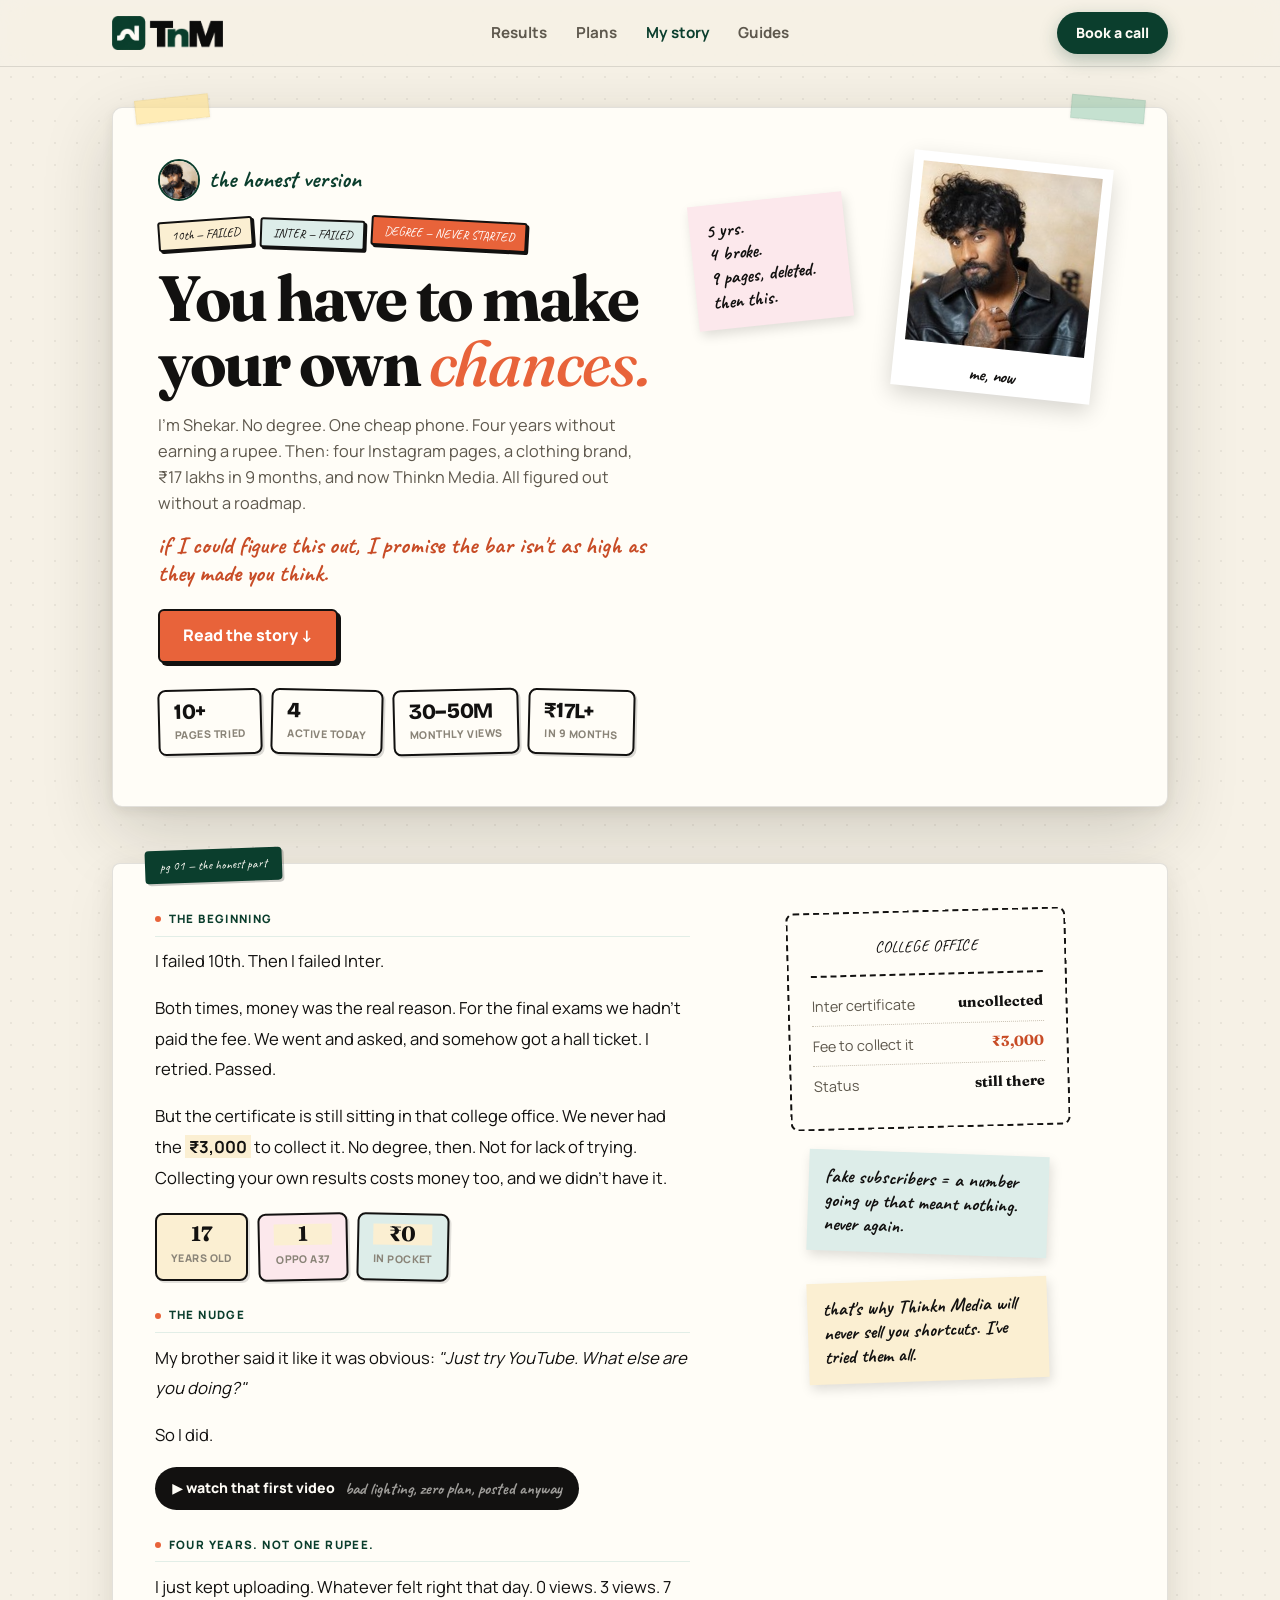
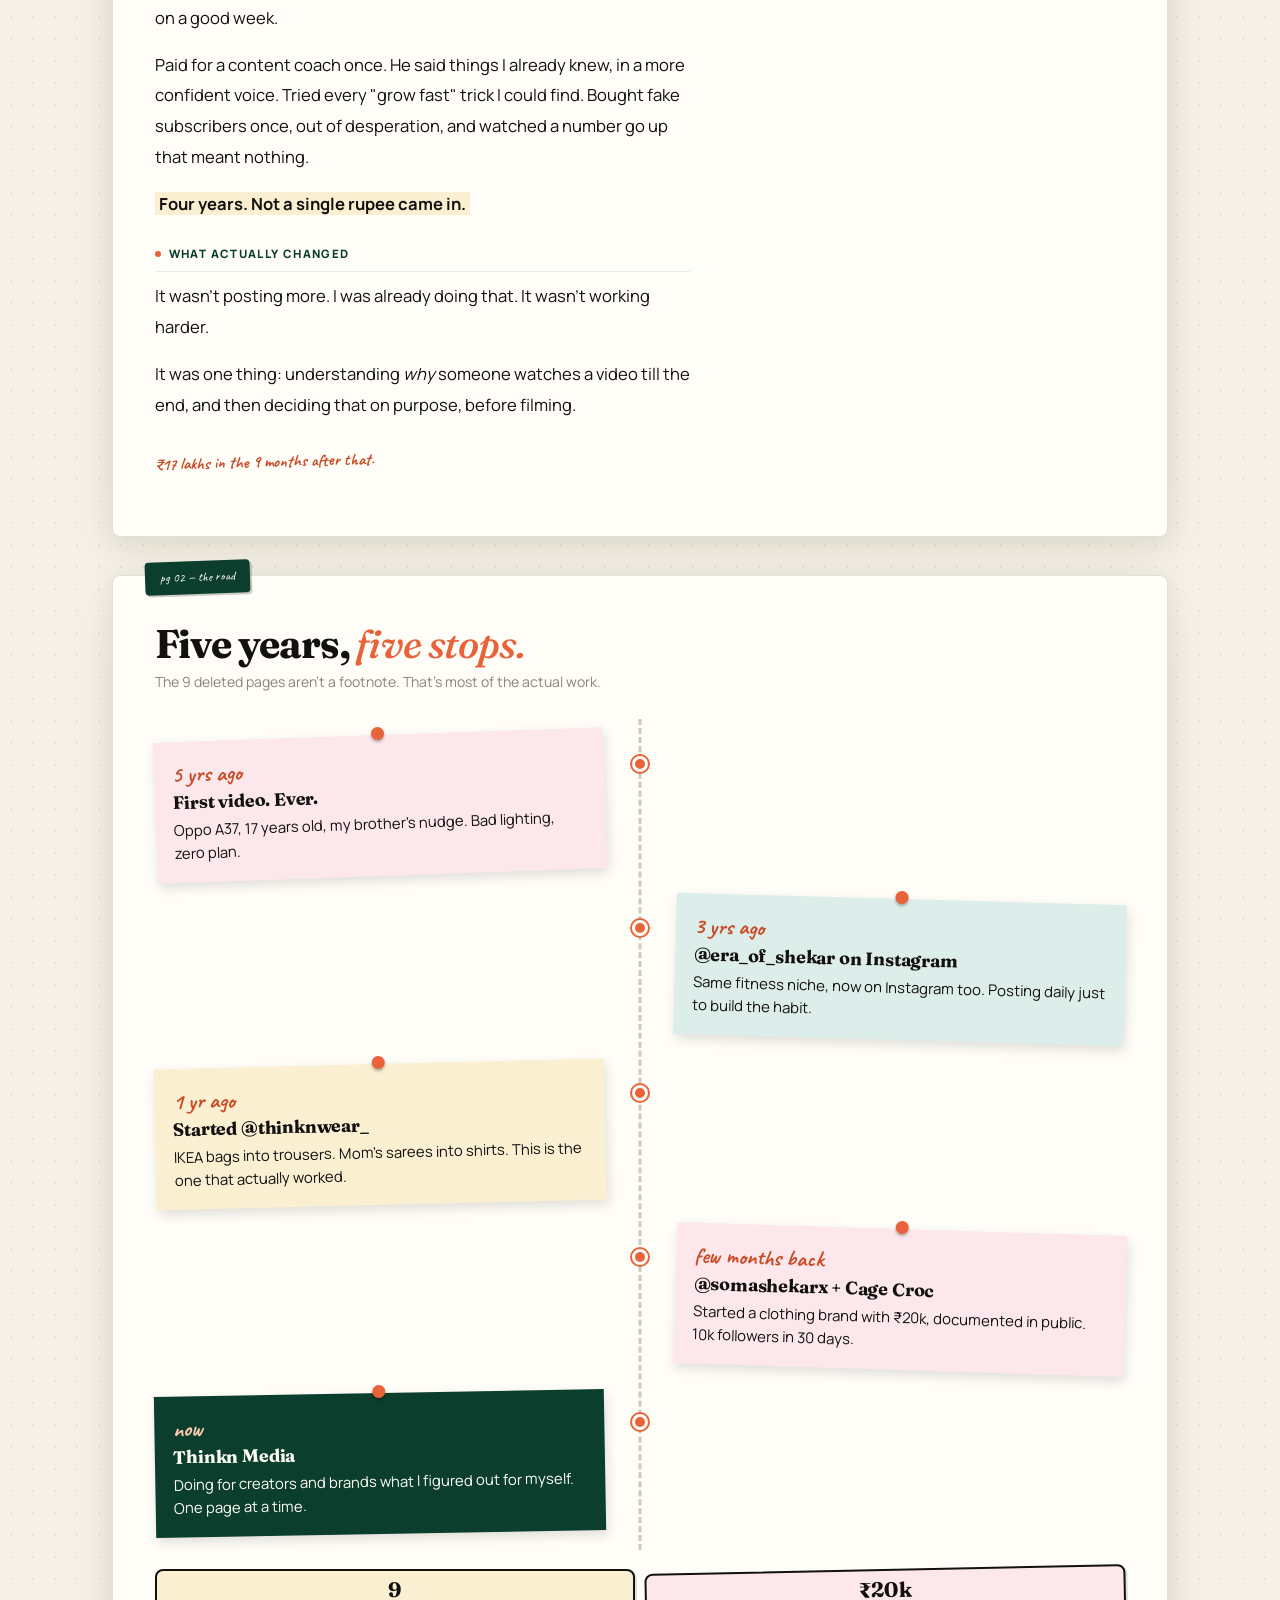
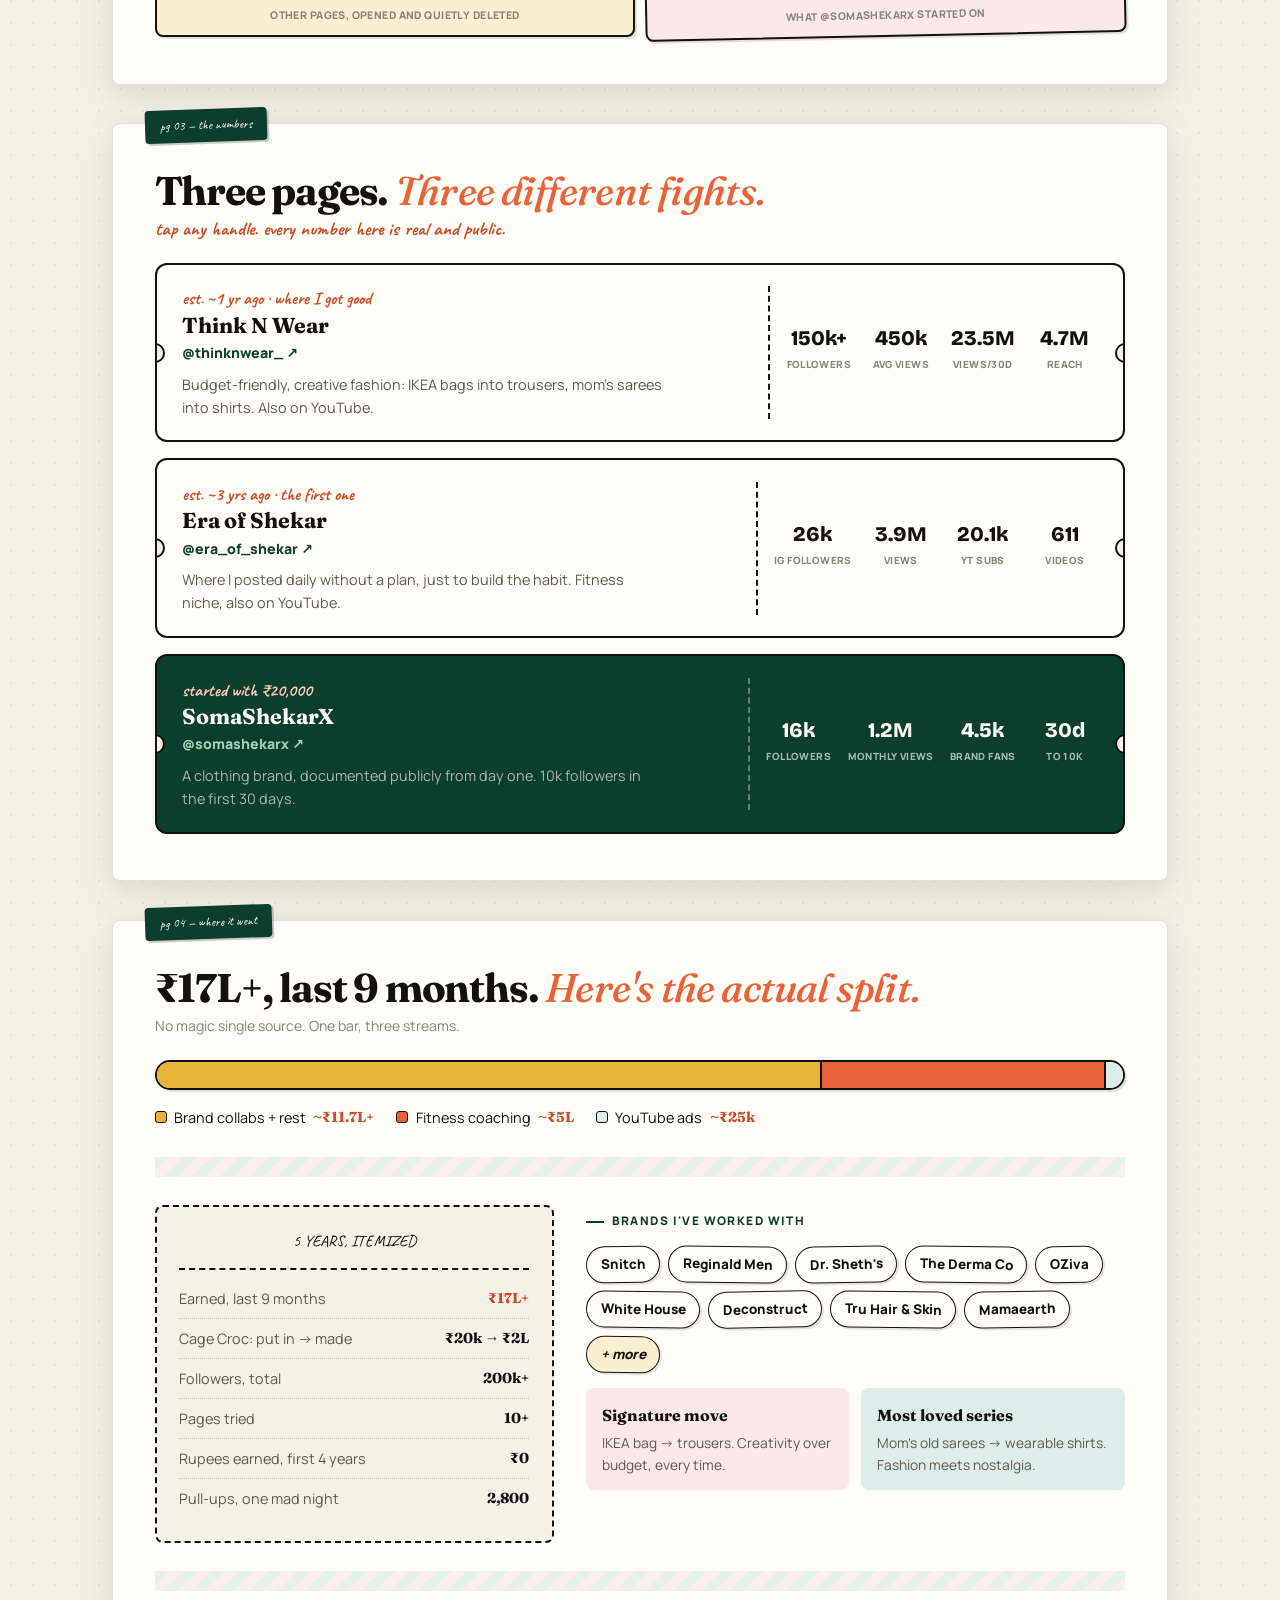
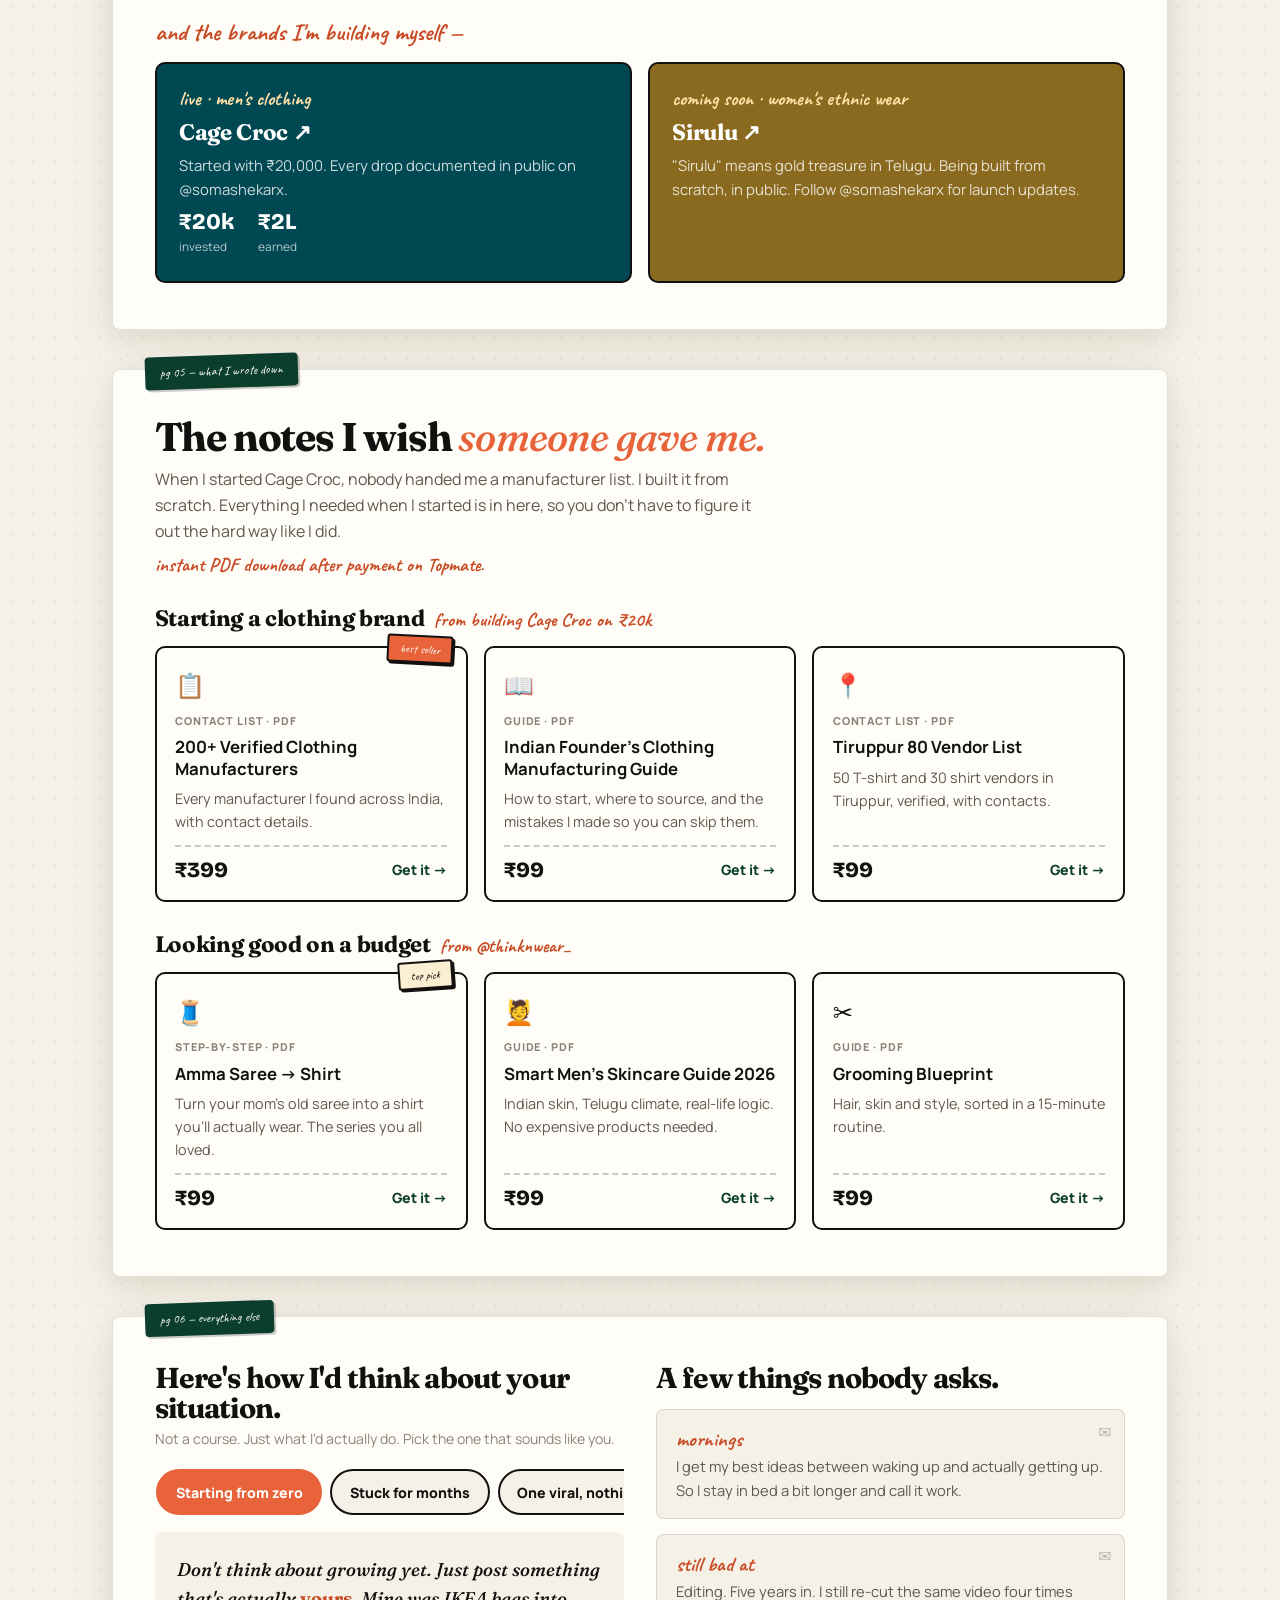
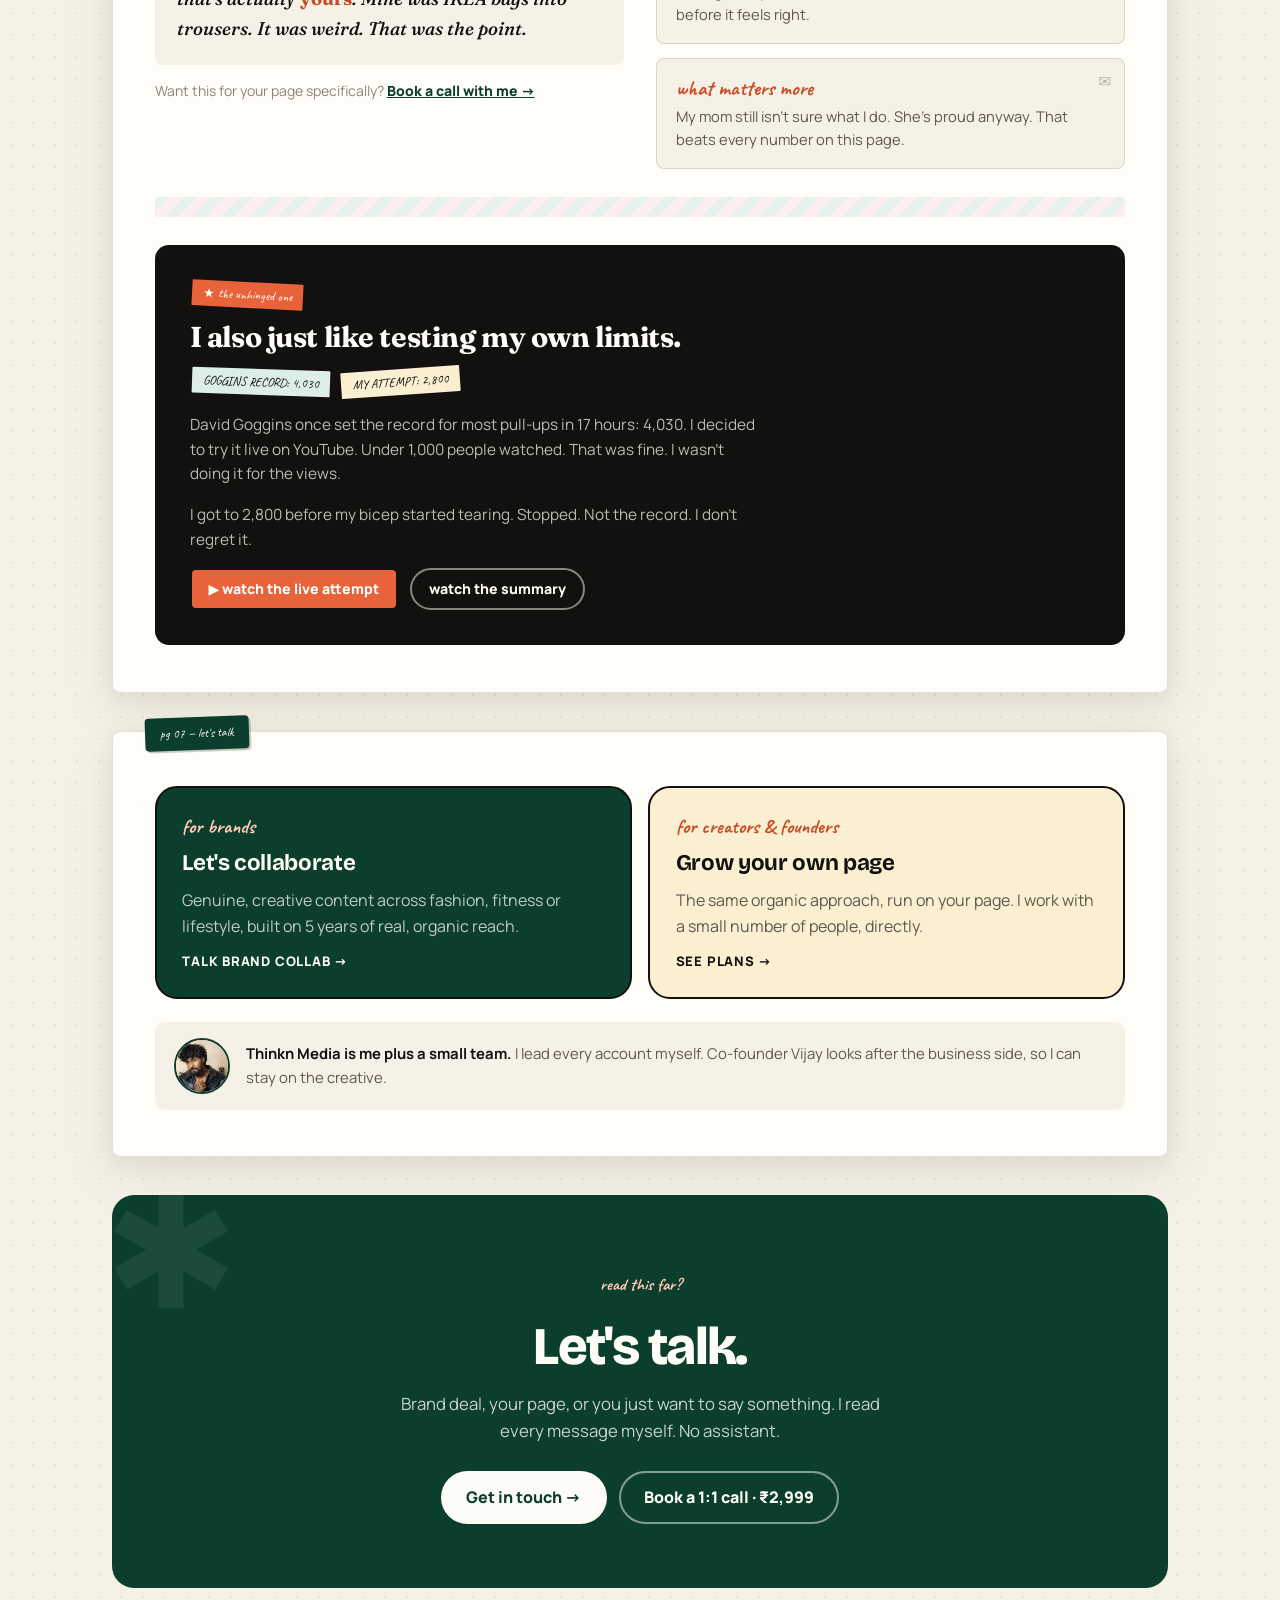
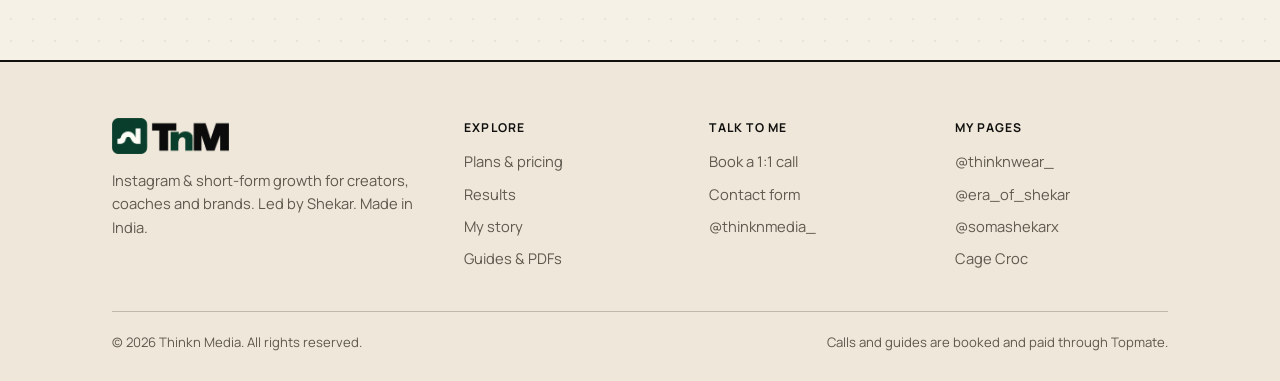
==== commit eeefcf80: "Add files via upload" ====
--- a/about.html
+++ b/about.html
@@ -3,31 +3,33 @@
 <head>
 <meta charset="UTF-8">
 <meta name="viewport" content="width=device-width, initial-scale=1.0">
-<title>Our Story — Thinkn Media</title>
-<meta name="description" content="How Shekar went from failing 10th and four years of zero earnings to 200k+ followers, a clothing brand and Thinkn Media.">
-<meta property="og:type" content="website">
-<meta property="og:title" content="You have to make your own chances — the story behind Thinkn Media">
-<meta property="og:description" content="Failed 10th. Failed Inter. One Oppo A37. Four years without a rupee. Then 200k+ followers and ₹17L in 9 months.">
+<title>My Story — Shekar · Thinkn Media</title>
+<meta name="description" content="Failed 10th. Failed Inter. One Oppo A37 and four years without earning a rupee. Then 200k+ followers, a clothing brand and ₹17L in 9 months. This is Shekar's story.">
+<meta property="og:type" content="article">
+<meta property="og:title" content="You have to make your own chances — Shekar's story">
+<meta property="og:description" content="Failed 10th. Failed Inter. Four years, not one rupee. Then this.">
 <meta property="og:url" content="https://thinknmedia.vercel.app/about.html">
 <meta property="og:image" content="https://thinknmedia.vercel.app/shekar.jpg">
-<meta name="theme-color" content="#131210">
+<meta name="theme-color" content="#0B3E2D">
 <link rel="canonical" href="https://thinknmedia.vercel.app/about.html">
-<link rel="icon" href="data:image/svg+xml,%3Csvg xmlns='http://www.w3.org/2000/svg' viewBox='0 0 32 32'%3E%3Crect width='32' height='32' rx='8' fill='%23131210'/%3E%3Ctext x='8' y='23' font-family='Arial' font-weight='900' font-size='19' fill='%23F5F1E8'%3ET%3C/text%3E%3Ccircle cx='25' cy='25' r='3' fill='%23FF5A1F'/%3E%3C/svg%3E">
+<link rel="icon" type="image/png" sizes="32x32" href="favicon-32.png">
+<link rel="icon" type="image/png" sizes="64x64" href="favicon-64.png">
+<link rel="apple-touch-icon" href="apple-touch-icon.png">
 <link rel="preconnect" href="https://fonts.googleapis.com">
 <link rel="preconnect" href="https://fonts.gstatic.com" crossorigin>
-<link href="https://fonts.googleapis.com/css2?family=Bricolage+Grotesque:opsz,wght@12..96,600;12..96,700;12..96,800&family=Caveat:wght@700&family=Manrope:wght@400;500;600;700;800&display=swap" rel="stylesheet">
+<link href="https://fonts.googleapis.com/css2?family=Bricolage+Grotesque:opsz,wght@12..96,700;12..96,800&family=Caveat:wght@700&family=Fraunces:ital,opsz,wght@0,9..144,700;1,9..144,500&family=Manrope:wght@400;500;600;700;800&family=Permanent+Marker&display=swap" rel="stylesheet">
 <link rel="stylesheet" href="styles.css">
 </head>
 <body>
 
 <header class="nav">
   <div class="wrap nav__in">
-    <a href="index.html" class="logo" aria-label="Thinkn Media home"><span class="logo__mark">T</span>Thinkn Media</a>
+    <a href="index.html" class="logo" aria-label="Thinkn Media home"><img src="logo.png" alt="Thinkn Media" width="110" height="34"></a>
     <ul class="nav__links">
-      <li><a href="coaching.html">Services</a></li>
-      <li><a href="index.html#work">Results</a></li>
-      <li><a href="about.html" aria-current="page">Our story</a></li>
-      <li><a href="index.html#guides">Guides</a></li>
+      <li><a href="index.html#results">Results</a></li>
+      <li><a href="coaching.html">Plans</a></li>
+      <li><a href="about.html" aria-current="page">My story</a></li>
+      <li><a href="#guides">Guides</a></li>
     </ul>
     <div class="nav__cta">
       <a href="https://topmate.io/eraofshekar/1764414" class="btn btn--primary btn--sm" target="_blank" rel="noopener">Book a call</a>
@@ -38,326 +40,379 @@
 
 <main>
 
-<!-- ============ HERO ============ -->
-<section class="hero">
-  <div class="wrap hero__grid">
-    <div>
-      <div class="strike-list" aria-label="10th failed, Inter failed, degree never started">
-        <span><s>10th</s> — failed</span>
-        <span><s>Inter</s> — failed</span>
-        <span><s>Degree</s> — never started</span>
-      </div>
-      <h1>You have to make your own <span class="u">chances.</span></h1>
-      <p class="lead">I'm Shekar, founder of Thinkn Media. No degree, one cheap phone and no roadmap. Today: four active Instagram pages, a clothing brand, and ₹17 lakhs earned in 9 months, all from content.</p>
-      <p class="hand" style="margin:1.25rem 0 1.75rem">If I could figure this out, the bar isn't as high as they made you think.</p>
-      <div class="btn-row">
-        <a href="#story" class="btn btn--dark">Read the story ↓</a>
-        <a href="coaching.html" class="btn btn--ghost">Work with us</a>
-      </div>
-    </div>
-    <aside class="founder-card reveal">
-      <div class="founder-card__top">
-        <img src="shekar.jpg" alt="Shekar" class="avatar" width="64" height="64">
-        <div><div class="founder-card__name">Shekar</div><div class="founder-card__role">Founder, Thinkn Media</div></div>
-      </div>
-      <div class="mini-stats">
-        <div><strong>5 yrs</strong><span>making content</span></div>
-        <div><strong>10+</strong><span>pages tried</span></div>
-        <div><strong>4</strong><span>still running today</span></div>
-        <div><strong>30–50M</strong><span>monthly views</span></div>
-      </div>
-      <div class="founder-card__foot"><span>5 years. 4 broke. 9 pages deleted. Then this.</span></div>
-    </aside>
+<!-- ================= COVER ================= -->
+<section class="cover">
+  <div class="wrap">
+    <div class="cover-board">
+      <span class="tape tl"></span>
+      <span class="tape tape--green tr"></span>
+
+      <div>
+        <div class="hi-line" style="margin-bottom:1.1rem">
+          <img src="shekar.jpg" alt="" width="42" height="42">
+          <span class="hand hand--green">the honest version</span>
+        </div>
+        <div class="stamps">
+          <span class="stamp">10th — FAILED</span>
+          <span class="stamp stamp--teal">INTER — FAILED</span>
+          <span class="stamp stamp--coral">DEGREE — NEVER STARTED</span>
+        </div>
+        <h1>You have to make your own <span class="serif-i">chances.</span></h1>
+        <p class="lead">I'm Shekar. No degree. One cheap phone. Four years without earning a rupee. Then: four Instagram pages, a clothing brand, ₹17 lakhs in 9 months, and now Thinkn Media. All figured out without a roadmap.</p>
+        <p class="hand" style="margin:1rem 0 1.4rem">if I could figure this out, I promise the bar isn't as high as they made you think.</p>
+        <div class="btn-row">
+          <a href="#story" class="btn btn--stamp">Read the story ↓</a>
+        </div>
+        <div class="chip-stats" style="margin-top:1.6rem">
+          <div class="chip"><strong>10+</strong><span>pages tried</span></div>
+          <div class="chip"><strong>4</strong><span>active today</span></div>
+          <div class="chip"><strong>30–50M</strong><span>monthly views</span></div>
+          <div class="chip"><strong>₹17L+</strong><span>in 9 months</span></div>
+        </div>
+      </div>
+
+      <div class="cover__visual">
+        <div class="sticky sticky--pink">5 yrs.<br>4 broke.<br>9 pages, deleted.<br>then this.</div>
+        <div class="polaroid p1"><img src="shekar.jpg" alt="Shekar today"><span class="cap">me, now</span></div>
+        <a class="polaroid polaroid--wide p2" href="https://youtu.be/YqQnGAwPm6A" target="_blank" rel="noopener" data-optional-box>
+          <img src="https://i.ytimg.com/vi/YqQnGAwPm6A/mqdefault.jpg" alt="Shekar's first YouTube video" data-optional>
+          <span class="cap">first video. age 17. ▶</span>
+        </a>
+
+      </div>
+    </div>
   </div>
 </section>
 
-<!-- ============ STORY ============ -->
-<section class="section section--alt" id="story">
-  <div class="wrap split">
-    <div class="reveal">
-      <span class="eyebrow">Chapter 1 · The honest part</span>
-      <h2 style="margin-top:1rem">I failed 10th. Then I failed Inter.</h2>
-    </div>
-    <div class="prose reveal">
-      <p>Both times, money was the real reason. For the final exams we hadn't paid the fee. We went and asked, and somehow got a hall ticket. I retried and passed.</p>
-      <p>But the certificate is still sitting in that college office. We never had the ₹3,000 to collect it. So, no degree. Not for lack of trying. Even collecting your own results costs money, and we didn't have it.</p>
-      <div class="facts">
-        <div><strong>17</strong><span>years old</span></div>
-        <div><strong>1</strong><span>Oppo A37</span></div>
-        <div><strong>₹0</strong><span>in my pocket</span></div>
-      </div>
-      <p>My brother said it like it was obvious: <strong>"Just try YouTube. What else are you doing?"</strong> So I did.</p>
-      <p><a href="https://youtu.be/YqQnGAwPm6A" target="_blank" rel="noopener" class="btn btn--ghost btn--sm">▶ Watch that first video</a> <span class="small">bad lighting, zero plan, posted anyway</span></p>
-    </div>
-  </div>
-</section>
-
-<section class="section">
-  <div class="wrap split">
-    <div class="reveal">
-      <span class="eyebrow">Chapter 2 · Four years, not one rupee</span>
-      <h2 style="margin-top:1rem">0 views. 3 views. 7 on a good week.</h2>
-    </div>
-    <div class="prose reveal">
-      <p>I just kept uploading whatever felt right that day. I paid a content coach once. He told me things I already knew, in a more confident voice. I tried every "grow fast" trick I could find. I even bought fake subscribers once, out of desperation, and watched a number go up that meant nothing.</p>
-      <p><strong>Four years. Not a single rupee came in.</strong></p>
-      <p>That's exactly why Thinkn Media will never sell you shortcuts. I've tried them all. None of them work.</p>
-    </div>
-  </div>
-</section>
-
-<section class="section section--dark">
-  <div class="wrap split">
-    <div class="reveal">
-      <span class="eyebrow">Chapter 3 · What actually changed</span>
-      <h2 style="margin-top:1rem">It wasn't posting more. It wasn't working harder.</h2>
-    </div>
-    <div class="prose reveal">
-      <p>It was one thing: understanding <strong>why someone watches a video till the end</strong>, and deciding that on purpose, before filming.</p>
-      <p>That's it. Angle first, then the hook, then the script, then the data.</p>
-      <p class="bigquote" style="color:var(--on-dark)">₹17 lakhs in the 9 months after that.</p>
-    </div>
-  </div>
-</section>
-
-<!-- ============ TIMELINE ============ -->
-<section class="section">
-  <div class="wrap split">
-    <div class="reveal">
-      <span class="eyebrow">The timeline</span>
-      <h2 style="margin:1rem 0">Five years, in five lines.</h2>
-      <p class="lead">The 9 deleted pages aren't a footnote. They're most of the actual work.</p>
-    </div>
-    <ol class="timeline reveal">
-      <li><span class="when">5 years ago</span><h3>First video. Ever.</h3><p>Oppo A37, 17 years old, my brother's nudge.</p></li>
-      <li><span class="when">3 years ago</span><h3>@era_of_shekar on Instagram</h3><p>Same fitness niche, now on Instagram too. Posting daily to build the habit.</p></li>
-      <li><span class="when">1 year ago</span><h3>Started @thinknwear_</h3><p>Budget fashion. This is the one that actually worked: 150k+ followers.</p></li>
-      <li><span class="when">A few months back</span><h3>@somashekarx and Cage Croc</h3><p>Started a clothing brand with ₹20k and documented it in public. 10k followers in 30 days.</p></li>
-      <li class="now"><span class="when">Now</span><h3>Thinkn Media</h3><p>Turning everything we figured out into a system, and running it for creators and brands.</p></li>
-    </ol>
-  </div>
-</section>
-
-<!-- ============ PAGES / NUMBERS ============ -->
-<section class="section section--alt" id="pages">
-  <div class="wrap">
-    <div class="sec-head reveal">
-      <span class="eyebrow">The numbers</span>
-      <h2>Three pages. Three different fights.</h2>
-      <p class="lead">Tap any handle. Every number here is public.</p>
-    </div>
-    <div class="grid-3">
-      <article class="card page-card reveal">
-        <div class="page-card__head"><a class="handle" href="https://www.instagram.com/thinknwear_/" target="_blank" rel="noopener">@thinknwear_ ↗</a><span class="tag tag--accent">~1 yr · Fashion</span></div>
-        <div class="page-card__big">150k+<small>followers</small></div>
-        <p>Where we got good. Budget, creative fashion: IKEA bags into trousers, mom's sarees into shirts. Also on YouTube.</p>
-        <div class="kv"><div><strong>23.5M</strong><span>views / 30 days</span></div><div><strong>450k</strong><span>avg views</span></div><div><strong>4.7M</strong><span>reach</span></div></div>
-      </article>
-      <article class="card page-card reveal">
-        <div class="page-card__head"><a class="handle" href="https://www.instagram.com/era_of_shekar/" target="_blank" rel="noopener">@era_of_shekar ↗</a><span class="tag">~3 yrs · Fitness</span></div>
-        <div class="page-card__big">26k<small>followers</small></div>
-        <p>The first one. Posted daily without a plan, just to build the habit. Also on YouTube.</p>
-        <div class="kv"><div><strong>20.1k</strong><span>YouTube subs</span></div><div><strong>3.9M</strong><span>views</span></div><div><strong>611</strong><span>videos</span></div></div>
-      </article>
-      <article class="card page-card reveal">
-        <div class="page-card__head"><a class="handle" href="https://www.instagram.com/somashekarx/" target="_blank" rel="noopener">@somashekarx ↗</a><span class="tag">₹20k start · Business</span></div>
-        <div class="page-card__big">16k<small>followers</small></div>
-        <p>A clothing brand, documented publicly from day one. 10k followers in the first 30 days.</p>
-        <div class="kv"><div><strong>1.2M</strong><span>monthly views</span></div><div><strong>4.5k</strong><span>brand fans</span></div><div><strong>30 days</strong><span>to 10k</span></div></div>
-      </article>
-    </div>
-  </div>
-</section>
-
-<!-- ============ REVENUE ============ -->
-<section class="section section--dark">
-  <div class="wrap">
-    <div class="sec-head reveal">
-      <span class="eyebrow">Where the money came from</span>
-      <h2>₹17L+ in 9 months. Here's the actual split.</h2>
-      <p class="lead">No single lucky break. Three income streams, all from content.</p>
-    </div>
-    <div class="reveal">
-      <div class="revenue" role="img" aria-label="Brand collaborations about ₹11.7 lakh, fitness coaching about ₹5 lakh, YouTube ads about ₹25 thousand">
-        <div style="flex:11.7;background:var(--accent)">Brand collabs</div>
-        <div style="flex:5;background:var(--teal)">Coaching</div>
-        <div style="flex:.6;background:#E8B339"></div>
-      </div>
-      <div class="rev-legend">
-        <div style="border-color:var(--accent)"><strong>~₹11.7L</strong><span>Brand collaborations and more</span></div>
-        <div style="border-color:var(--teal)"><strong>~₹5L</strong><span>Fitness coaching</span></div>
-        <div style="border-color:#E8B339"><strong>~₹25k</strong><span>YouTube ads</span></div>
-      </div>
-    </div>
-
-    <div style="margin-top:clamp(48px,7vw,72px)" class="reveal">
-      <p class="brands-label" style="color:var(--on-dark-sub)">Brands Shekar has made content with</p>
-      <div class="marquee" aria-label="Snitch, Mamaearth, The Derma Co, OZiva, Reginald Men, Dr. Sheth's, Deconstruct, Tru Hair & Skin, White House">
-        <div class="marquee__track" aria-hidden="true">
-          <span style="color:var(--on-dark)">Snitch</span><span style="color:var(--on-dark)">Mamaearth</span><span style="color:var(--on-dark)">The Derma Co</span><span style="color:var(--on-dark)">OZiva</span><span style="color:var(--on-dark)">Reginald Men</span><span style="color:var(--on-dark)">Dr. Sheth's</span><span style="color:var(--on-dark)">Deconstruct</span><span style="color:var(--on-dark)">Tru Hair & Skin</span><span style="color:var(--on-dark)">White House</span>
-          <span style="color:var(--on-dark)">Snitch</span><span style="color:var(--on-dark)">Mamaearth</span><span style="color:var(--on-dark)">The Derma Co</span><span style="color:var(--on-dark)">OZiva</span><span style="color:var(--on-dark)">Reginald Men</span><span style="color:var(--on-dark)">Dr. Sheth's</span><span style="color:var(--on-dark)">Deconstruct</span><span style="color:var(--on-dark)">Tru Hair & Skin</span><span style="color:var(--on-dark)">White House</span>
-        </div>
-      </div>
-    </div>
-
-    <div class="grid-2" style="margin-top:2.5rem">
-      <div class="card reveal"><span class="num-tag">SIGNATURE MOVE</span><h3>IKEA bag → trousers</h3><p>Creativity over budget, every time.</p></div>
-      <div class="card reveal"><span class="num-tag">MOST LOVED SERIES</span><h3>Mom's old saree → a shirt</h3><p>Fashion meets nostalgia. Now a <a href="https://topmate.io/thinknwear/1952732" target="_blank" rel="noopener" style="color:var(--on-dark)">step-by-step guide</a>.</p></div>
-    </div>
-  </div>
-</section>
-
-<!-- ============ BRANDS WE BUILT ============ -->
-<section class="section">
-  <div class="wrap">
-    <div class="sec-head reveal">
-      <span class="eyebrow">Brands we built</span>
-      <h2>We don't just talk about brands. We run them.</h2>
-      <p class="lead">So when we plan content for your business, we know what it takes to turn views into orders.</p>
-    </div>
-    <div class="grid-2">
-      <a class="brand-tile brand-tile--mg reveal" href="https://cagecroc.com/" target="_blank" rel="noopener">
-        <span class="tag">Live · Men's clothing</span>
+<div class="wrap spread">
+
+  <!-- ================= PG 01 ================= -->
+  <section class="page" id="story">
+    <span class="page-tab">pg 01 — the honest part</span>
+    <div class="diary">
+      <div class="diary__text">
+        <div class="chapter">The beginning</div>
+        <p>I failed 10th. Then I failed Inter.</p>
+        <p>Both times, money was the real reason. For the final exams we hadn't paid the fee. We went and asked, and somehow got a hall ticket. I retried. Passed.</p>
+        <p>But the certificate is still sitting in that college office. We never had the <strong>₹3,000</strong> to collect it. No degree, then. Not for lack of trying. Collecting your own results costs money too, and we didn't have it.</p>
+        <div class="facts">
+          <div class="fact"><strong>17</strong><span>years old</span></div>
+          <div class="fact"><strong>1</strong><span>Oppo A37</span></div>
+          <div class="fact"><strong>₹0</strong><span>in pocket</span></div>
+        </div>
+
+        <div class="chapter">The nudge</div>
+        <p>My brother said it like it was obvious: <em>"Just try YouTube. What else are you doing?"</em></p>
+        <p>So I did.</p>
+        <a class="vid-pill" href="https://youtu.be/YqQnGAwPm6A" target="_blank" rel="noopener">▶ watch that first video <span class="hand">bad lighting, zero plan, posted anyway</span></a>
+
+        <div class="chapter">Four years. Not one rupee.</div>
+        <p>I just kept uploading. Whatever felt right that day. 0 views. 3 views. 7 on a good week.</p>
+        <p>Paid for a content coach once. He said things I already knew, in a more confident voice. Tried every "grow fast" trick I could find. Bought fake subscribers once, out of desperation, and watched a number go up that meant nothing.</p>
+        <p><strong>Four years. Not a single rupee came in.</strong></p>
+
+        <div class="chapter">What actually changed</div>
+        <p>It wasn't posting more. I was already doing that. It wasn't working harder.</p>
+        <p>It was one thing: understanding <em>why</em> someone watches a video till the end, and then deciding that on purpose, before filming.</p>
+        <p class="pullquote">₹17 lakhs in the 9 months after that.</p>
+      </div>
+      <div class="side-stack">
+        <div class="receipt" style="transform:rotate(-1.5deg);width:min(280px,100%);background:var(--paper)">
+          <div class="receipt__t">COLLEGE OFFICE</div>
+          <div class="receipt__r"><span>Inter certificate</span><b>uncollected</b></div>
+          <div class="receipt__r"><span>Fee to collect it</span><b class="c">₹3,000</b></div>
+          <div class="receipt__r"><span>Status</span><b>still there</b></div>
+        </div>
+        <div class="sticky sticky--teal" style="max-width:240px;transform:rotate(2deg)">fake subscribers = a number going up that meant nothing. never again.</div>
+        <div class="sticky" style="max-width:240px;transform:rotate(-2deg)">that's why Thinkn Media will never sell you shortcuts. I've tried them all.</div>
+      </div>
+    </div>
+  </section>
+
+  <!-- ================= PG 02 ================= -->
+  <section class="page" id="road">
+    <span class="page-tab">pg 02 — the road</span>
+    <h2>Five years, <span class="serif-i">five stops.</span></h2>
+    <p class="small" style="margin:.4rem 0 1.6rem">The 9 deleted pages aren't a footnote. That's most of the actual work.</p>
+    <div class="road">
+      <div class="road__stop"><div class="note"><span class="pin"></span><span class="yr">5 yrs ago</span><h3>First video. Ever.</h3><p>Oppo A37, 17 years old, my brother's nudge. Bad lighting, zero plan.</p></div></div>
+      <div class="road__stop"><div class="note"><span class="pin"></span><span class="yr">3 yrs ago</span><h3>@era_of_shekar on Instagram</h3><p>Same fitness niche, now on Instagram too. Posting daily just to build the habit.</p></div></div>
+      <div class="road__stop"><div class="note"><span class="pin"></span><span class="yr">1 yr ago</span><h3>Started @thinknwear_</h3><p>IKEA bags into trousers. Mom's sarees into shirts. This is the one that actually worked.</p></div></div>
+      <div class="road__stop"><div class="note"><span class="pin"></span><span class="yr">few months back</span><h3>@somashekarx + Cage Croc</h3><p>Started a clothing brand with ₹20k, documented in public. 10k followers in 30 days.</p></div></div>
+      <div class="road__stop"><div class="note"><span class="pin"></span><span class="yr">now</span><h3>Thinkn Media</h3><p>Doing for creators and brands what I figured out for myself. One page at a time.</p></div></div>
+    </div>
+    <div class="facts" style="margin-bottom:0">
+      <div class="fact" style="flex:1;min-width:200px"><strong>9</strong><span>other pages, opened and quietly deleted</span></div>
+      <div class="fact" style="flex:1;min-width:200px"><strong>₹20k</strong><span>what @somashekarx started on</span></div>
+    </div>
+  </section>
+
+  <!-- ================= PG 03 ================= -->
+  <section class="page" id="pages">
+    <span class="page-tab">pg 03 — the numbers</span>
+    <h2>Three pages. <span class="serif-i">Three different fights.</span></h2>
+    <p class="hand hand--sm" style="margin:.4rem 0 1.4rem">tap any handle. every number here is real and public.</p>
+    <div class="tickets">
+      <div class="ticket">
+        <div class="ticket__l">
+          <span class="ticket__tag">est. ~1 yr ago · where I got good</span>
+          <div class="ticket__name">Think N Wear</div>
+          <a class="ticket__handle" href="https://www.instagram.com/thinknwear_/" target="_blank" rel="noopener">@thinknwear_ ↗</a>
+          <p class="ticket__desc">Budget-friendly, creative fashion: IKEA bags into trousers, mom's sarees into shirts. Also on YouTube.</p>
+        </div>
+        <div class="ticket__stats"><div><strong>150k+</strong><span>followers</span></div><div><strong>450k</strong><span>avg views</span></div><div><strong>23.5M</strong><span>views/30d</span></div><div><strong>4.7M</strong><span>reach</span></div></div>
+      </div>
+      <div class="ticket">
+        <div class="ticket__l">
+          <span class="ticket__tag">est. ~3 yrs ago · the first one</span>
+          <div class="ticket__name">Era of Shekar</div>
+          <a class="ticket__handle" href="https://www.instagram.com/era_of_shekar/" target="_blank" rel="noopener">@era_of_shekar ↗</a>
+          <p class="ticket__desc">Where I posted daily without a plan, just to build the habit. Fitness niche, also on YouTube.</p>
+        </div>
+        <div class="ticket__stats"><div><strong>26k</strong><span>IG followers</span></div><div><strong>3.9M</strong><span>views</span></div><div><strong>20.1k</strong><span>YT subs</span></div><div><strong>611</strong><span>videos</span></div></div>
+      </div>
+      <div class="ticket ticket--dark">
+        <div class="ticket__l">
+          <span class="ticket__tag">started with ₹20,000</span>
+          <div class="ticket__name">SomaShekarX</div>
+          <a class="ticket__handle" href="https://www.instagram.com/somashekarx/" target="_blank" rel="noopener">@somashekarx ↗</a>
+          <p class="ticket__desc">A clothing brand, documented publicly from day one. 10k followers in the first 30 days.</p>
+        </div>
+        <div class="ticket__stats"><div><strong>16k</strong><span>followers</span></div><div><strong>1.2M</strong><span>monthly views</span></div><div><strong>4.5k</strong><span>brand fans</span></div><div><strong>30d</strong><span>to 10k</span></div></div>
+      </div>
+    </div>
+  </section>
+
+  <!-- ================= PG 04 ================= -->
+  <section class="page" id="money">
+    <span class="page-tab">pg 04 — where it went</span>
+    <h2>₹17L+, last 9 months. <span class="serif-i">Here's the actual split.</span></h2>
+    <p class="small" style="margin-top:.4rem">No magic single source. One bar, three streams.</p>
+    <div class="revbar" role="img" aria-label="Brand collabs about ₹11.7 lakh, fitness coaching about ₹5 lakh, YouTube ads about ₹25 thousand">
+      <div style="width:68.6%;background:var(--mustard)"></div>
+      <div style="width:29.4%;background:var(--coral)"></div>
+      <div style="width:2%;background:var(--teal-light)"></div>
+    </div>
+    <div class="legend">
+      <span><i style="background:var(--mustard)"></i>Brand collabs + rest <b>~₹11.7L+</b></span>
+      <span><i style="background:var(--coral)"></i>Fitness coaching <b>~₹5L</b></span>
+      <span><i style="background:var(--teal-light)"></i>YouTube ads <b>~₹25k</b></span>
+    </div>
+
+    <div class="washi"></div>
+
+    <div class="combo">
+      <div class="receipt">
+        <div class="receipt__t">5 YEARS, ITEMIZED</div>
+        <div class="receipt__r"><span>Earned, last 9 months</span><b class="c">₹17L+</b></div>
+        <div class="receipt__r"><span>Cage Croc: put in → made</span><b>₹20k → ₹2L</b></div>
+        <div class="receipt__r"><span>Followers, total</span><b>200k+</b></div>
+        <div class="receipt__r"><span>Pages tried</span><b>10+</b></div>
+        <div class="receipt__r"><span>Rupees earned, first 4 years</span><b>₹0</b></div>
+        <div class="receipt__r"><span>Pull-ups, one mad night</span><b>2,800</b></div>
+      </div>
+      <div>
+        <p class="eyebrow" style="margin-bottom:.9rem">Brands I've worked with</p>
+        <div class="chips">
+          <span>Snitch</span><span>Reginald Men</span><span>Dr. Sheth's</span><span>The Derma Co</span><span>OZiva</span><span>White House</span><span>Deconstruct</span><span>Tru Hair & Skin</span><span>Mamaearth</span><span class="more">+ more</span>
+        </div>
+        <div class="minis">
+          <div class="mini"><b>Signature move</b><p>IKEA bag → trousers. Creativity over budget, every time.</p></div>
+          <div class="mini"><b>Most loved series</b><p>Mom's old sarees → wearable shirts. Fashion meets nostalgia.</p></div>
+        </div>
+      </div>
+    </div>
+
+    <div class="washi"></div>
+
+    <p class="hand" style="margin-bottom:1rem">and the brands I'm building myself —</p>
+    <div class="brand-cards">
+      <a class="brand-card brand-card--mg" href="https://cagecroc.com/" target="_blank" rel="noopener">
+        <span class="hand">live · men's clothing</span>
         <h3>Cage Croc ↗</h3>
-        <p>Started with ₹20,000 and every drop documented in public on @somashekarx.</p>
-        <div class="brand-tile__nums"><div><strong>₹20k</strong><span>invested</span></div><div><strong>₹2L</strong><span>earned</span></div></div>
+        <p>Started with ₹20,000. Every drop documented in public on @somashekarx.</p>
+        <div class="nums"><div><strong>₹20k</strong><span>invested</span></div><div><strong>₹2L</strong><span>earned</span></div></div>
       </a>
-      <a class="brand-tile brand-tile--gold reveal" href="https://www.instagram.com/sirulu.in/" target="_blank" rel="noopener">
-        <span class="tag">Coming soon · Women's ethnic wear</span>
+      <a class="brand-card brand-card--gold" href="https://www.instagram.com/sirulu.in/" target="_blank" rel="noopener">
+        <span class="hand">coming soon · women's ethnic wear</span>
         <h3>Sirulu ↗</h3>
-        <p>"Sirulu" means gold treasure in Telugu. A women's ethnic wear brand being built from scratch, in public. Follow @somashekarx for launch updates.</p>
-        <div class="brand-tile__nums"><div><strong>@sirulu.in</strong><span>on Instagram</span></div></div>
+        <p>"Sirulu" means gold treasure in Telugu. Being built from scratch, in public. Follow @somashekarx for launch updates.</p>
       </a>
     </div>
-  </div>
-</section>
-
-<!-- ============ YOUR SITUATION ============ -->
-<section class="section section--alt">
-  <div class="wrap">
-    <div class="sec-head reveal">
-      <span class="eyebrow">Free advice</span>
-      <h2>Here's how I'd think about your situation.</h2>
-      <p class="lead">Not a course. Just what I'd actually do. Pick the one that sounds like you.</p>
-    </div>
-    <div data-tabs class="reveal">
-      <div class="tabs" role="tablist" aria-label="Your situation">
-        <button role="tab" aria-selected="true" aria-controls="t-zero" id="b-zero">Starting from zero</button>
-        <button role="tab" aria-selected="false" aria-controls="t-stuck" id="b-stuck">Stuck for months</button>
-        <button role="tab" aria-selected="false" aria-controls="t-viral" id="b-viral">One viral, nothing since</button>
-        <button role="tab" aria-selected="false" aria-controls="t-brand" id="b-brand">Launching on ₹20k</button>
-      </div>
-      <div class="tab-panel" role="tabpanel" id="t-zero" aria-labelledby="b-zero">Don't think about growing yet. Just post something that's actually <span class="hl">yours</span>. Mine was IKEA bags into trousers. It was weird. That was the point.</div>
-      <div class="tab-panel" role="tabpanel" id="t-stuck" aria-labelledby="b-stuck" hidden>Most likely you're posting things that <span class="hl">someone else</span> already said better. I did that for months. The fix wasn't trying harder. It was stopping the copying.</div>
-      <div class="tab-panel" role="tabpanel" id="t-viral" aria-labelledby="b-viral" hidden>That one hit worked for a reason. <span class="hl">Find it.</span> Not the topic: the structure, the hook, the feeling it created. That part is repeatable. Everything else was noise.</div>
-      <div class="tab-panel" role="tabpanel" id="t-brand" aria-labelledby="b-brand" hidden>I started with exactly <span class="hl">₹20,000</span>. The trick wasn't the money. It was documenting everything, publicly, from day one.</div>
-      <p class="small" style="margin-top:1rem">Want this for your page specifically? <a href="https://topmate.io/eraofshekar/1764414" target="_blank" rel="noopener">Book the 60-min audit →</a></p>
-    </div>
-  </div>
-</section>
-
-<!-- ============ PERSONAL ============ -->
-<section class="section">
-  <div class="wrap">
-    <div class="sec-head reveal">
-      <span class="eyebrow">Off the record</span>
-      <h2>A few things nobody asks.</h2>
-    </div>
-    <div class="grid-3">
-      <div class="card reveal"><span class="num-tag">MORNINGS</span><p>I get my best ideas between waking up and actually getting up. So I stay in bed a bit longer and call it work.</p></div>
-      <div class="card reveal"><span class="num-tag">STILL BAD AT</span><p>Editing. Five years in, I still re-cut the same video four times before it feels right.</p></div>
-      <div class="card reveal"><span class="num-tag">WHAT MATTERS MORE</span><p>My mom still isn't sure what I do. She's proud anyway. That beats every number on this page.</p></div>
-    </div>
-
-    <div class="card reveal" style="margin-top:1.25rem;background:var(--ink);color:var(--on-dark);border:0;padding:clamp(1.5rem,4vw,2.5rem)">
-      <span class="num-tag">★ THE UNHINGED ONE</span>
-      <h3 style="font-size:clamp(1.4rem,2.6vw,2rem)">I also like testing my own limits.</h3>
-      <div class="record">
-        <div><span>Goggins record · 17 hrs</span><strong>4,030</strong></div>
-        <div><span>My live attempt</span><strong>2,800</strong></div>
-      </div>
-      <p style="color:var(--on-dark-sub);margin-bottom:1rem">David Goggins once held the record for most pull-ups in 17 hours: 4,030. I tried it live on YouTube. Under 1,000 people watched, and that was fine. I wasn't doing it for the views. I got to 2,800 before my bicep started tearing, so I stopped. Not the record. No regrets.</p>
-      <div class="vid-links">
-        <a href="https://www.youtube.com/live/96PInllbg4s" target="_blank" rel="noopener" class="btn btn--primary btn--sm">▶ Watch the live attempt</a>
-        <a href="https://youtu.be/c5F3gAGRrwM" target="_blank" rel="noopener" class="btn btn--ghost btn--sm" style="border-color:rgba(245,241,232,.3);color:var(--on-dark)">Watch the summary</a>
-      </div>
-    </div>
-  </div>
-</section>
-
-<!-- ============ TEAM ============ -->
-<section class="section section--alt">
-  <div class="wrap">
-    <div class="sec-head reveal">
-      <span class="eyebrow">The people behind it</span>
-      <h2>Small team. Direct access.</h2>
-      <p class="lead">You won't be passed to a junior account manager. The person on your audit call is the person shaping your strategy.</p>
-    </div>
-    <div class="team">
-      <div class="card reveal">
-        <img src="shekar.jpg" alt="Shekar" class="avatar avatar--lg" width="96" height="96" style="border-color:var(--line)">
-        <div>
-          <h3>Shekar</h3>
-          <span class="role">Founder · Strategy & creative</span>
-          <p>Built @thinknwear_, @era_of_shekar and @somashekarx from scratch. Leads every client's angle, scripts and audit calls personally.</p>
-        </div>
-      </div>
-      <div class="card reveal">
-        <span class="ini-lg" aria-hidden="true">V</span>
-        <div>
-          <h3>Vijay</h3>
-          <span class="role">Co-founder · Operations</span>
-          <p>Looks after the systems, website and client operations behind the scenes, so the creative work runs on time.</p>
-        </div>
-      </div>
-    </div>
-  </div>
-</section>
-
-<!-- ============ CTA ============ -->
-<section class="section">
-  <div class="wrap">
-    <div class="sec-head center reveal" style="text-align:center">
-      <span class="eyebrow">Read this far?</span>
-      <h2>Let's talk.</h2>
-      <p class="lead center">Brand deal, content for your page, or just want to say something. Every message is read by us, not an assistant.</p>
-    </div>
-    <div class="grid-2" style="max-width:900px;margin:0 auto">
-      <a class="choice choice--b reveal" href="https://form.typeform.com/to/WlCTt4BV" target="_blank" rel="noopener">
-        <span class="choice__meta" style="margin:0">For brands</span>
-        <h3>Collaborate with Shekar</h3>
-        <p>Creative content across fashion, fitness and lifestyle, built on 5 years of real, organic reach.</p>
+  </section>
+
+  <!-- ================= PG 05 GUIDES ================= -->
+  <section class="page" id="guides">
+    <span class="page-tab">pg 05 — what I wrote down</span>
+    <h2>The notes I wish <span class="serif-i">someone gave me.</span></h2>
+    <p class="lead" style="margin-top:.6rem;font-size:1rem">When I started Cage Croc, nobody handed me a manufacturer list. I built it from scratch. Everything I needed when I started is in here, so you don't have to figure it out the hard way like I did.</p>
+    <p class="hand hand--sm" style="margin-top:.6rem">instant PDF download after payment on Topmate.</p>
+
+    <div class="guide-group">
+      <div class="guide-group__h"><h3>Starting a clothing brand</h3><span class="hand hand--sm">from building Cage Croc on ₹20k</span></div>
+      <div class="guides">
+        <a class="guide" href="https://topmate.io/eraofshekar/1828361" target="_blank" rel="noopener">
+          <span class="stamp stamp--coral">best seller</span>
+          <span class="guide__emoji">📋</span>
+          <span class="guide__type">Contact list · PDF</span>
+          <h4>200+ Verified Clothing Manufacturers</h4>
+          <p>Every manufacturer I found across India, with contact details.</p>
+          <div class="guide__foot"><span class="guide__price">₹399</span><span class="guide__buy">Get it →</span></div>
+        </a>
+        <a class="guide" href="https://topmate.io/eraofshekar/1828800" target="_blank" rel="noopener">
+          <span class="guide__emoji">📖</span>
+          <span class="guide__type">Guide · PDF</span>
+          <h4>Indian Founder's Clothing Manufacturing Guide</h4>
+          <p>How to start, where to source, and the mistakes I made so you can skip them.</p>
+          <div class="guide__foot"><span class="guide__price">₹99</span><span class="guide__buy">Get it →</span></div>
+        </a>
+        <a class="guide" href="https://topmate.io/eraofshekar/1836061" target="_blank" rel="noopener">
+          <span class="guide__emoji">📍</span>
+          <span class="guide__type">Contact list · PDF</span>
+          <h4>Tiruppur 80 Vendor List</h4>
+          <p>50 T-shirt and 30 shirt vendors in Tiruppur, verified, with contacts.</p>
+          <div class="guide__foot"><span class="guide__price">₹99</span><span class="guide__buy">Get it →</span></div>
+        </a>
+      </div>
+    </div>
+
+    <div class="guide-group">
+      <div class="guide-group__h"><h3>Looking good on a budget</h3><span class="hand hand--sm">from @thinknwear_</span></div>
+      <div class="guides">
+        <a class="guide" href="https://topmate.io/thinknwear/1952732" target="_blank" rel="noopener">
+          <span class="stamp">top pick</span>
+          <span class="guide__emoji">🧵</span>
+          <span class="guide__type">Step-by-step · PDF</span>
+          <h4>Amma Saree → Shirt</h4>
+          <p>Turn your mom's old saree into a shirt you'll actually wear. The series you all loved.</p>
+          <div class="guide__foot"><span class="guide__price">₹99</span><span class="guide__buy">Get it →</span></div>
+        </a>
+        <a class="guide" href="https://topmate.io/thinknwear/1935377" target="_blank" rel="noopener">
+          <span class="guide__emoji">💆</span>
+          <span class="guide__type">Guide · PDF</span>
+          <h4>Smart Men's Skincare Guide 2026</h4>
+          <p>Indian skin, Telugu climate, real-life logic. No expensive products needed.</p>
+          <div class="guide__foot"><span class="guide__price">₹99</span><span class="guide__buy">Get it →</span></div>
+        </a>
+        <a class="guide" href="https://topmate.io/thinknwear/1935356" target="_blank" rel="noopener">
+          <span class="guide__emoji">✂️</span>
+          <span class="guide__type">Guide · PDF</span>
+          <h4>Grooming Blueprint</h4>
+          <p>Hair, skin and style, sorted in a 15-minute routine.</p>
+          <div class="guide__foot"><span class="guide__price">₹99</span><span class="guide__buy">Get it →</span></div>
+        </a>
+      </div>
+    </div>
+  </section>
+
+  <!-- ================= PG 06 ================= -->
+  <section class="page">
+    <span class="page-tab">pg 06 — everything else</span>
+    <div class="split" style="gap:2rem">
+      <div>
+        <h2 style="font-size:clamp(1.4rem,3vw,1.8rem)">Here's how I'd think about your situation.</h2>
+        <p class="small" style="margin:.3rem 0 1rem">Not a course. Just what I'd actually do. Pick the one that sounds like you.</p>
+        <div data-tabs>
+          <div class="tabs" role="tablist" aria-label="Your situation">
+            <button role="tab" aria-selected="true" aria-controls="t-zero" id="b-zero">Starting from zero</button>
+            <button role="tab" aria-selected="false" aria-controls="t-stuck" id="b-stuck">Stuck for months</button>
+            <button role="tab" aria-selected="false" aria-controls="t-viral" id="b-viral">One viral, nothing since</button>
+            <button role="tab" aria-selected="false" aria-controls="t-brand" id="b-brand">Launching on ₹20k</button>
+          </div>
+          <div class="tab-panel" role="tabpanel" id="t-zero" aria-labelledby="b-zero">Don't think about growing yet. Just post something that's actually <b>yours</b>. Mine was IKEA bags into trousers. It was weird. That was the point.</div>
+          <div class="tab-panel" role="tabpanel" id="t-stuck" aria-labelledby="b-stuck" hidden>Most likely you're posting things that <b>someone else</b> already said better. I did that for months. The fix wasn't trying harder. It was stopping the copying.</div>
+          <div class="tab-panel" role="tabpanel" id="t-viral" aria-labelledby="b-viral" hidden>That one hit worked for a reason. <b>Find it.</b> Not the topic: the structure, the hook, the feeling it created. That thing is repeatable. Everything else was noise.</div>
+          <div class="tab-panel" role="tabpanel" id="t-brand" aria-labelledby="b-brand" hidden>I started with exactly <b>₹20,000</b>. The trick wasn't the money. It was documenting everything, publicly, from day one.</div>
+        </div>
+        <p class="small" style="margin-top:.9rem">Want this for your page specifically? <a href="https://topmate.io/eraofshekar/1764414" target="_blank" rel="noopener" style="color:var(--green);font-weight:800">Book a call with me →</a></p>
+      </div>
+      <div>
+        <h2 style="font-size:clamp(1.4rem,3vw,1.8rem);margin-bottom:1rem">A few things nobody asks.</h2>
+        <div class="postcards">
+          <div class="postcard"><h5>mornings</h5><p>I get my best ideas between waking up and actually getting up. So I stay in bed a bit longer and call it work.</p></div>
+          <div class="postcard"><h5>still bad at</h5><p>Editing. Five years in. I still re-cut the same video four times before it feels right.</p></div>
+          <div class="postcard"><h5>what matters more</h5><p>My mom still isn't sure what I do. She's proud anyway. That beats every number on this page.</p></div>
+        </div>
+      </div>
+    </div>
+
+    <div class="washi"></div>
+
+    <div class="goggins">
+      <div>
+        <span class="stamp stamp--coral">★ the unhinged one</span>
+        <h3>I also just like testing my own limits.</h3>
+        <div class="stamps" style="margin:.8rem 0 1rem">
+          <span class="stamp stamp--teal">GOGGINS RECORD: 4,030</span>
+          <span class="stamp">MY ATTEMPT: 2,800</span>
+        </div>
+        <p>David Goggins once set the record for most pull-ups in 17 hours: 4,030. I decided to try it live on YouTube. Under 1,000 people watched. That was fine. I wasn't doing it for the views.</p>
+        <p>I got to 2,800 before my bicep started tearing. Stopped. Not the record. I don't regret it.</p>
+        <div class="btn-row">
+          <a class="btn btn--stamp btn--sm" href="https://www.youtube.com/live/96PInllbg4s" target="_blank" rel="noopener">▶ watch the live attempt</a>
+          <a class="btn btn--ghost btn--sm" href="https://youtu.be/c5F3gAGRrwM" target="_blank" rel="noopener" style="border-color:rgba(254,252,246,.5);color:var(--cream)">watch the summary</a>
+        </div>
+      </div>
+      <a class="polaroid polaroid--wide" href="https://youtu.be/c5F3gAGRrwM" target="_blank" rel="noopener" data-optional-box>
+        <img src="https://i.ytimg.com/vi/c5F3gAGRrwM/mqdefault.jpg" alt="Pull-up challenge summary video" loading="lazy" data-optional>
+        <span class="cap">bicep said stop. I listened.</span>
+      </a>
+    </div>
+  </section>
+
+  <!-- ================= PG 07 ================= -->
+  <section class="page">
+    <span class="page-tab">pg 07 — let's talk</span>
+    <div class="choices" style="margin-top:.5rem">
+      <a class="choice choice--a" href="https://form.typeform.com/to/WlCTt4BV" target="_blank" rel="noopener">
+        <span class="choice__tag">for brands</span>
+        <h3>Let's collaborate</h3>
+        <p>Genuine, creative content across fashion, fitness or lifestyle, built on 5 years of real, organic reach.</p>
         <span class="choice__meta">Talk brand collab →</span>
       </a>
-      <a class="choice choice--a reveal" href="coaching.html">
-        <span class="choice__meta" style="margin:0">For creators & businesses</span>
+      <a class="choice choice--b" href="coaching.html">
+        <span class="choice__tag">for creators & founders</span>
         <h3>Grow your own page</h3>
-        <p>The same organic system, run with you. We keep the client list small on purpose.</p>
-        <span class="choice__meta">See services & pricing →</span>
+        <p>The same organic approach, run on your page. I work with a small number of people, directly.</p>
+        <span class="choice__meta">See plans →</span>
       </a>
     </div>
+    <div class="team-mini" style="margin-top:1.4rem">
+      <img src="shekar.jpg" alt="" width="56" height="56">
+      <p style="font-size:.93rem;color:var(--sub)"><b style="color:var(--ink)">Thinkn Media is me plus a small team.</b> I lead every account myself. Co-founder Vijay looks after the business side, so I can stay on the creative.</p>
+    </div>
+  </section>
+
+  <div class="final">
+    <p class="hand">read this far?</p>
+    <h2>Let's talk.</h2>
+    <p>Brand deal, your page, or you just want to say something. I read every message myself. No assistant.</p>
+    <div class="btn-row">
+      <a href="https://form.typeform.com/to/WlCTt4BV" class="btn btn--cream" target="_blank" rel="noopener">Get in touch →</a>
+      <a href="https://topmate.io/eraofshekar/1764414" class="btn btn--ghost" target="_blank" rel="noopener">Book a 1:1 call · ₹2,999</a>
+    </div>
   </div>
-</section>
-
+
+</div>
 </main>
 
 <footer class="footer">
   <div class="wrap">
     <div class="footer__grid">
       <div>
-        <a href="index.html" class="logo"><span class="logo__mark">T</span>Thinkn Media</a>
-        <p>Instagram & short-form content agency for creators, coaches and brands. Founded by Shekar. Made in India.</p>
-      </div>
-      <div>
-        <h4>Agency</h4>
-        <ul><li><a href="coaching.html">Services & pricing</a></li><li><a href="index.html#work">Results</a></li><li><a href="about.html">Our story</a></li><li><a href="index.html#guides">Guides</a></li></ul>
-      </div>
-      <div>
-        <h4>Get in touch</h4>
-        <ul><li><a href="https://topmate.io/eraofshekar/1764414" target="_blank" rel="noopener">Book an audit call</a></li><li><a href="https://form.typeform.com/to/WlCTt4BV" target="_blank" rel="noopener">Contact form</a></li><li><a href="https://www.instagram.com/thinknmedia_/" target="_blank" rel="noopener">@thinknmedia_</a></li></ul>
-      </div>
-      <div>
-        <h4>Our pages & brands</h4>
+        <a href="index.html" class="logo"><img src="logo.png" alt="Thinkn Media" width="117" height="36"></a>
+        <p>Instagram & short-form growth for creators, coaches and brands. Led by Shekar. Made in India.</p>
+      </div>
+      <div>
+        <h4>Explore</h4>
+        <ul><li><a href="coaching.html">Plans & pricing</a></li><li><a href="index.html#results">Results</a></li><li><a href="about.html">My story</a></li><li><a href="about.html#guides">Guides & PDFs</a></li></ul>
+      </div>
+      <div>
+        <h4>Talk to me</h4>
+        <ul><li><a href="https://topmate.io/eraofshekar/1764414" target="_blank" rel="noopener">Book a 1:1 call</a></li><li><a href="https://form.typeform.com/to/WlCTt4BV" target="_blank" rel="noopener">Contact form</a></li><li><a href="https://www.instagram.com/thinknmedia_/" target="_blank" rel="noopener">@thinknmedia_</a></li></ul>
+      </div>
+      <div>
+        <h4>My pages</h4>
         <ul><li><a href="https://www.instagram.com/thinknwear_/" target="_blank" rel="noopener">@thinknwear_</a></li><li><a href="https://www.instagram.com/era_of_shekar/" target="_blank" rel="noopener">@era_of_shekar</a></li><li><a href="https://www.instagram.com/somashekarx/" target="_blank" rel="noopener">@somashekarx</a></li><li><a href="https://cagecroc.com/" target="_blank" rel="noopener">Cage Croc</a></li></ul>
       </div>
     </div>
@@ -368,7 +423,7 @@
   </div>
 </footer>
 
-<a href="coaching.html" class="sticky-cta" style="text-decoration:none">
+<a href="coaching.html" class="sticky-cta">
   <span>Want this for your page?<small>Plans from ₹2,999</small></span>
   <span class="btn btn--primary btn--sm">See plans →</span>
 </a>
--- a/styles.css
+++ b/styles.css
@@ -1,462 +1,624 @@
 /* ==========================================================
-   Thinkn Media — shared styles for index / coaching / about
+   Thinkn Media (TnM) — shared styles v2
+   Brand: logo green + cream + ink. Personal layer: handwriting,
+   tape, polaroids, sticky notes, stamps (from Shekar's original story page).
    ========================================================== */
 *, *::before, *::after { box-sizing: border-box; margin: 0; padding: 0; }
 
 :root {
-  --paper:   #F5F1E8;
-  --paper-2: #ECE6D8;
-  --card:    #FFFDF8;
-  --ink:     #131210;
-  --ink-2:   #24221E;
-  --sub:     #5E5A51;
-  --muted:   #8C877C;
-  --line:    rgba(19,18,16,.12);
-  --line-strong: rgba(19,18,16,.22);
-
-  --accent:      #FF5A1F;   /* signal orange: CTAs + key numbers only */
-  --accent-dark: #E0450D;
-  --accent-soft: #FFE6DB;
-  --teal:        #3FA09C;   /* legacy brand teal: small highlights */
-  --teal-soft:   #DDF0EF;
-
-  --on-dark:     #F5F1E8;
-  --on-dark-sub: #A9A398;
-
-  --r-sm: 10px;
-  --r:    16px;
-  --r-lg: 24px;
-  --max:  1160px;
-  --gutter: clamp(16px, 4vw, 32px);
+  /* brand (from logo) */
+  --green:       #0B3E2D;
+  --green-2:     #155A41;
+  --green-soft:  #E2EEE7;
+  --cream:       #FEFCF6;
+
+  /* paper & ink */
+  --bg:      #F6F1E6;
+  --paper:   #FFFDF7;
+  --paper-2: #EFE8DA;
+  --ink:     #121110;
+  --ink-2:   #26231F;
+  --sub:     #5E584D;
+  --muted:   #8A8478;
+  --line:    rgba(18,17,16,.12);
+  --line-2:  rgba(18,17,16,.22);
+
+  /* personal / scrapbook */
+  --coral:        #E8633A;
+  --coral-dark:   #C84C26;
+  --mustard:      #E8B339;
+  --mustard-light:#FBEFD2;
+  --pink-light:   #FCE8EC;
+  --teal-light:   #DDEDE9;
+
+  --r-sm: 8px;
+  --r: 14px;
+  --r-lg: 22px;
+  --max: 1120px;
+  --gutter: clamp(16px, 4.5vw, 32px);
 
   --f-display: 'Bricolage Grotesque', 'Manrope', system-ui, sans-serif;
+  --f-serif: 'Fraunces', Georgia, serif;
   --f-body: 'Manrope', system-ui, -apple-system, sans-serif;
-  --f-hand: 'Caveat', cursive;
-
-  --shadow: 0 1px 2px rgba(19,18,16,.05), 0 8px 24px rgba(19,18,16,.06);
+  --f-hand: 'Caveat', 'Comic Sans MS', cursive;
+  --f-marker: 'Permanent Marker', 'Caveat', cursive;
+
+  --shadow: 0 2px 6px rgba(18,17,16,.05), 0 14px 34px rgba(18,17,16,.08);
+  --shadow-lg: 0 24px 70px rgba(35,32,23,.18), 0 4px 12px rgba(35,32,23,.08);
 }
 
 html { scroll-behavior: smooth; -webkit-text-size-adjust: 100%; }
 body {
-  background: var(--paper);
+  background: var(--bg);
+  background-image: radial-gradient(circle, rgba(18,17,16,.06) 1px, transparent 1px);
+  background-size: 22px 22px;
   color: var(--ink);
   font-family: var(--f-body);
-  font-size: 16px;
-  line-height: 1.6;
+  font-size: 16px; line-height: 1.6;
   -webkit-font-smoothing: antialiased;
   overflow-x: hidden;
 }
 img { max-width: 100%; display: block; }
 a { color: inherit; }
-::selection { background: var(--accent); color: #fff; }
-:focus-visible { outline: 3px solid var(--accent); outline-offset: 3px; border-radius: 6px; }
+::selection { background: var(--green); color: var(--cream); }
+:focus-visible { outline: 3px solid var(--coral); outline-offset: 3px; border-radius: 6px; }
+[id] { scroll-margin-top: 84px; }
 
 .wrap { max-width: var(--max); margin: 0 auto; padding: 0 var(--gutter); }
-.section { padding: clamp(64px, 9vw, 120px) 0; }
-.section--tight { padding: clamp(44px, 6vw, 72px) 0; }
-.section--dark { background: var(--ink); color: var(--on-dark); }
-.section--alt { background: var(--paper-2); }
+.section { padding: clamp(56px, 9vw, 112px) 0; position: relative; }
+.section--tight { padding: clamp(36px, 6vw, 64px) 0; }
+.section--paper { background: var(--paper); }
+.section--green { background: var(--green); color: var(--cream); background-image: none; }
+.section--ink { background: var(--ink); color: var(--cream); }
 
 /* ---------- Type ---------- */
+h1, h2, h3 { font-family: var(--f-display); font-weight: 800; letter-spacing: -.03em; line-height: 1.04; }
+h1 { font-size: clamp(2.4rem, 7vw, 4.6rem); }
+h2 { font-size: clamp(1.9rem, 4.8vw, 3.3rem); }
+h3 { font-size: clamp(1.15rem, 2.2vw, 1.4rem); line-height: 1.2; letter-spacing: -.015em; font-weight: 700; }
+.serif-i { font-family: var(--f-serif); font-style: italic; font-weight: 500; letter-spacing: -.02em; }
+.serif { font-family: var(--f-serif); }
+.lead { font-size: clamp(1.03rem, 1.7vw, 1.2rem); color: var(--sub); max-width: 38em; }
+.section--green .lead, .section--ink .lead { color: rgba(254,252,246,.72); }
+.green { color: var(--green); }
+.coral { color: var(--coral); }
+.hl { background: linear-gradient(transparent 58%, var(--mustard-light) 58%); padding: 0 .1em; }
+.hl-g { background: linear-gradient(transparent 60%, var(--green-soft) 60%); padding: 0 .1em; }
+.small { font-size: .875rem; color: var(--muted); }
+
 .eyebrow {
   display: inline-flex; align-items: center; gap: .5rem;
-  font-size: .75rem; font-weight: 700; letter-spacing: .12em; text-transform: uppercase;
-  color: var(--sub);
-}
-.eyebrow::before { content: ""; width: 8px; height: 8px; border-radius: 50%; background: var(--accent); }
-.section--dark .eyebrow { color: var(--on-dark-sub); }
-
-h1, h2, h3, .display { font-family: var(--f-display); letter-spacing: -.025em; line-height: 1.04; font-weight: 800; }
-h1 { font-size: clamp(2.5rem, 6.4vw, 5rem); }
-h2 { font-size: clamp(2rem, 4.4vw, 3.4rem); }
-h3 { font-size: clamp(1.2rem, 2vw, 1.45rem); line-height: 1.2; letter-spacing: -.015em; font-weight: 700; }
-.lead { font-size: clamp(1.05rem, 1.6vw, 1.25rem); color: var(--sub); max-width: 40em; }
-.section--dark .lead { color: var(--on-dark-sub); }
-.hl { color: var(--accent); }
-.u {
-  background: linear-gradient(transparent 62%, var(--accent-soft) 62%);
-  padding: 0 .08em;
-}
-.section--dark .u { background: linear-gradient(transparent 62%, rgba(255,90,31,.35) 62%); }
-.hand { font-family: var(--f-hand); font-weight: 700; font-size: 1.45rem; line-height: 1.2; color: var(--accent-dark); }
-.small { font-size: .875rem; color: var(--muted); }
-.sec-head { max-width: 760px; margin-bottom: clamp(32px, 5vw, 56px); }
-.sec-head h2 { margin: .9rem 0 1rem; }
+  font-size: .74rem; font-weight: 800; letter-spacing: .12em; text-transform: uppercase; color: var(--green);
+}
+.eyebrow::before { content: ""; width: 18px; height: 2px; background: currentColor; }
+.section--green .eyebrow, .section--ink .eyebrow { color: #9FD3B9; }
+
+/* handwritten */
+.hand { font-family: var(--f-hand); font-weight: 700; line-height: 1.15; color: var(--coral-dark); font-size: 1.5rem; }
+.hand--lg { font-size: clamp(1.6rem, 3vw, 2.1rem); }
+.hand--sm { font-size: 1.2rem; }
+.hand--green { color: var(--green); }
+.hand--cream { color: #FFC9B3; }
+.tilt-l { transform: rotate(-2.5deg); display: inline-block; }
+.tilt-r { transform: rotate(2deg); display: inline-block; }
+.arrow-note { display: inline-flex; align-items: flex-start; gap: .35rem; }
+.arrow-note svg { flex: none; margin-top: .2rem; }
+.circled { position: relative; white-space: nowrap; }
+.circled::after {
+  content: ""; position: absolute; left: -8%; top: -14%; width: 116%; height: 128%;
+  border: 2.5px solid var(--coral); border-radius: 50%; transform: rotate(-3deg); pointer-events: none;
+}
+.scribble { position: relative; display: inline-block; }
+.scribble::after {
+  content: ""; position: absolute; left: 0; right: 0; bottom: -.12em; height: .32em;
+  background: url("data:image/svg+xml,%3Csvg xmlns='http://www.w3.org/2000/svg' viewBox='0 0 200 12' preserveAspectRatio='none'%3E%3Cpath d='M2 8 C 40 2, 80 11, 120 5 S 180 4, 198 7' fill='none' stroke='%23E8633A' stroke-width='3.5' stroke-linecap='round'/%3E%3C/svg%3E") no-repeat center / 100% 100%;
+}
+
+.sec-head { max-width: 760px; margin-bottom: clamp(28px, 5vw, 52px); }
+.sec-head h2 { margin: .8rem 0 .9rem; }
 .center { text-align: center; margin-left: auto; margin-right: auto; }
+.center .eyebrow::before { display: none; }
 
 /* ---------- Buttons ---------- */
 .btn {
   display: inline-flex; align-items: center; justify-content: center; gap: .55rem;
-  padding: .95rem 1.4rem; border-radius: 999px;
-  font: 700 .98rem/1 var(--f-body); text-decoration: none; cursor: pointer;
-  border: 2px solid transparent; transition: transform .15s, background .15s, color .15s, border-color .15s;
-  white-space: nowrap;
+  padding: 1rem 1.45rem; border-radius: 999px; min-height: 52px;
+  font: 800 1rem/1.1 var(--f-body); text-decoration: none; cursor: pointer; text-align: center;
+  border: 2px solid transparent; transition: transform .15s, background .15s, box-shadow .15s, border-color .15s;
 }
 .btn:hover { transform: translateY(-2px); }
-.btn--primary { background: var(--accent); color: #fff; }
-.btn--primary:hover { background: var(--accent-dark); }
-.btn--dark { background: var(--ink); color: var(--on-dark); }
-.btn--ghost { border-color: var(--line-strong); color: var(--ink); background: transparent; }
-.btn--ghost:hover { border-color: var(--ink); }
-.section--dark .btn--ghost { border-color: rgba(245,241,232,.3); color: var(--on-dark); }
-.section--dark .btn--ghost:hover { border-color: var(--on-dark); }
-.btn--sm { padding: .7rem 1.05rem; font-size: .88rem; }
+.btn--primary { background: var(--green); color: var(--cream); box-shadow: 0 6px 18px rgba(11,62,45,.28); }
+.btn--primary:hover { background: var(--green-2); }
+.btn--ghost { border-color: var(--ink); color: var(--ink); background: transparent; }
+.btn--ghost:hover { background: var(--ink); color: var(--cream); }
+.btn--cream { background: var(--cream); color: var(--green); }
+.btn--stamp { border-radius: 6px; background: var(--coral); color: #fff; border: 2px solid var(--ink); box-shadow: 3px 3px 0 var(--ink); }
+.btn--stamp:hover { transform: translate(-2px,-2px); box-shadow: 5px 5px 0 var(--ink); }
+.btn--sm { padding: .65rem 1.05rem; min-height: 42px; font-size: .88rem; }
 .btn--block { width: 100%; }
 .btn-row { display: flex; flex-wrap: wrap; gap: .75rem; align-items: center; }
-.btn-note { font-size: .82rem; color: var(--muted); margin-top: .8rem; }
+@media (max-width: 560px) { .btn-row .btn { width: 100%; } }
+
+/* social proof under CTA */
+.proof-line { display: flex; align-items: center; gap: .7rem; margin-top: 1.1rem; font-size: .88rem; color: var(--sub); flex-wrap: wrap; }
+.proof-line img { width: 34px; height: 34px; border-radius: 50%; object-fit: cover; border: 2px solid var(--paper); box-shadow: 0 0 0 1px var(--line); }
+.stars { color: #E2A400; letter-spacing: 1px; }
 
 /* ---------- Nav ---------- */
-.nav {
-  position: sticky; top: 0; z-index: 50;
-  background: rgba(245,241,232,.86);
-  backdrop-filter: saturate(1.4) blur(12px); -webkit-backdrop-filter: saturate(1.4) blur(12px);
-  border-bottom: 1px solid var(--line);
-}
-.nav__in { display: flex; align-items: center; justify-content: space-between; height: 68px; gap: 1rem; }
-.logo { display: inline-flex; align-items: center; gap: .55rem; text-decoration: none; font: 800 1.2rem/1 var(--f-display); letter-spacing: -.03em; }
-.logo__mark {
-  width: 32px; height: 32px; border-radius: 9px; background: var(--ink); color: var(--paper);
-  display: grid; place-items: center; font-size: 1rem; position: relative;
-}
-.logo__mark::after { content: ""; position: absolute; right: 5px; bottom: 5px; width: 6px; height: 6px; border-radius: 50%; background: var(--accent); }
-.nav__links { display: flex; gap: 1.75rem; list-style: none; }
-.nav__links a { text-decoration: none; font-weight: 600; font-size: .95rem; color: var(--sub); }
-.nav__links a:hover, .nav__links a[aria-current="page"] { color: var(--ink); }
+.nav { position: sticky; top: 0; z-index: 50; background: rgba(246,241,230,.9); backdrop-filter: saturate(1.4) blur(12px); -webkit-backdrop-filter: saturate(1.4) blur(12px); border-bottom: 1px solid var(--line); }
+.nav__in { display: flex; align-items: center; justify-content: space-between; height: 66px; gap: 1rem; }
+.logo { display: inline-flex; align-items: center; text-decoration: none; }
+.logo img { height: 34px; width: auto; }
+.nav__links { display: flex; gap: 1.8rem; list-style: none; }
+.nav__links a { text-decoration: none; font-weight: 700; font-size: .95rem; color: var(--sub); }
+.nav__links a:hover, .nav__links a[aria-current="page"] { color: var(--green); }
 .nav__cta { display: flex; align-items: center; gap: .5rem; }
 .nav__toggle { display: none; background: none; border: 0; width: 44px; height: 44px; cursor: pointer; }
 .nav__toggle span { display: block; width: 22px; height: 2px; background: var(--ink); margin: 5px auto; transition: .2s; }
 @media (max-width: 860px) {
-  .nav__links {
-    position: fixed; inset: 68px 0 auto 0; flex-direction: column; gap: 0;
-    background: var(--paper); border-bottom: 1px solid var(--line); padding: .5rem var(--gutter) 1.25rem;
-    transform: translateY(-8px); opacity: 0; pointer-events: none; transition: .2s;
-  }
-  .nav__links a { display: block; padding: .9rem 0; font-size: 1.1rem; border-bottom: 1px solid var(--line); color: var(--ink); }
+  .logo img { height: 30px; }
+  .nav__links { position: fixed; inset: 66px 0 auto 0; flex-direction: column; gap: 0; background: var(--paper); border-bottom: 1px solid var(--line); padding: .5rem var(--gutter) 1.25rem; transform: translateY(-8px); opacity: 0; pointer-events: none; transition: .2s; box-shadow: var(--shadow); }
+  .nav__links a { display: block; padding: 1rem 0; font-size: 1.1rem; border-bottom: 1px solid var(--line); color: var(--ink); }
   .nav.open .nav__links { transform: none; opacity: 1; pointer-events: auto; }
   .nav__toggle { display: block; }
-  .nav__cta .btn { display: none; }
   .nav.open .nav__toggle span:nth-child(1) { transform: translateY(7px) rotate(45deg); }
   .nav.open .nav__toggle span:nth-child(2) { opacity: 0; }
   .nav.open .nav__toggle span:nth-child(3) { transform: translateY(-7px) rotate(-45deg); }
 }
-
-/* ---------- Hero ---------- */
-.hero { padding: clamp(48px, 8vw, 104px) 0 clamp(48px, 7vw, 88px); }
-.hero__grid { display: grid; grid-template-columns: 1.35fr 1fr; gap: clamp(32px, 5vw, 64px); align-items: center; }
-.hero h1 { margin: 1.1rem 0 1.4rem; }
-.hero .lead { margin-bottom: 2rem; }
-@media (max-width: 960px) { .hero__grid { grid-template-columns: 1fr; } }
-
-.pill {
-  display: inline-flex; align-items: center; gap: .5rem;
-  padding: .4rem .85rem .4rem .45rem; border-radius: 999px;
-  background: var(--card); border: 1px solid var(--line); font-size: .82rem; font-weight: 600; color: var(--sub);
-}
-.pill b { background: var(--teal-soft); color: #1f6f6c; border-radius: 999px; padding: .15rem .55rem; font-size: .75rem; }
-
-/* founder card used in hero */
-.founder-card {
-  background: var(--ink); color: var(--on-dark); border-radius: var(--r-lg);
-  padding: 1.6rem; position: relative; box-shadow: var(--shadow);
-}
-.founder-card__top { display: flex; gap: 1rem; align-items: center; margin-bottom: 1.25rem; }
-.avatar { width: 64px; height: 64px; border-radius: 50%; object-fit: cover; border: 2px solid rgba(245,241,232,.2); flex: none; }
-.avatar--lg { width: 96px; height: 96px; }
-.founder-card__name { font-weight: 800; font-size: 1.05rem; }
-.founder-card__role { font-size: .85rem; color: var(--on-dark-sub); }
-.founder-card .hand { color: #FFB08F; font-size: 1.55rem; margin-bottom: 1.25rem; }
-.mini-stats { display: grid; grid-template-columns: repeat(2, 1fr); gap: 1px; background: rgba(245,241,232,.12); border-radius: var(--r); overflow: hidden; }
-.mini-stats div { background: var(--ink-2); padding: .95rem 1rem; }
-.mini-stats strong { display: block; font: 800 1.55rem/1.1 var(--f-display); letter-spacing: -.02em; }
-.mini-stats span { font-size: .78rem; color: var(--on-dark-sub); }
-.founder-card__foot { margin-top: 1rem; font-size: .8rem; color: var(--on-dark-sub); display: flex; justify-content: space-between; gap: .5rem; flex-wrap: wrap; }
-.founder-card__foot a { color: var(--on-dark); }
-
-/* ---------- Stat bar ---------- */
-.statbar { display: grid; grid-template-columns: repeat(4, 1fr); border-top: 1px solid var(--line); border-bottom: 1px solid var(--line); }
-.statbar > div { padding: 1.5rem 1rem 1.5rem 0; }
-.statbar > div + div { padding-left: 1.25rem; border-left: 1px solid var(--line); }
-.statbar strong { display: block; font: 800 clamp(1.7rem, 3.2vw, 2.5rem)/1 var(--f-display); letter-spacing: -.03em; margin-bottom: .35rem; }
-.statbar span { font-size: .85rem; color: var(--sub); }
+@media (max-width: 420px) { .nav__cta .btn { padding: .55rem .8rem; font-size: .8rem; min-height: 38px; } }
+
+/* ---------- Scrapbook primitives ---------- */
+.tape { position: absolute; width: 74px; height: 24px; background: rgba(255,226,140,.6); border: 1px solid rgba(0,0,0,.04); box-shadow: 0 1px 3px rgba(0,0,0,.08); z-index: 3; }
+.tape--green { background: rgba(126,190,160,.45); }
+.tape--pink { background: rgba(232,155,168,.45); }
+.tape.tl { top: -11px; left: 22px; transform: rotate(-6deg); }
+.tape.tr { top: -11px; right: 22px; transform: rotate(5deg); }
+.tape.tc { top: -12px; left: 50%; transform: translateX(-50%) rotate(-3deg); }
+
+.polaroid { background: #fff; padding: 10px 10px 46px; box-shadow: 0 8px 22px rgba(0,0,0,.16); position: relative; width: 190px; }
+.polaroid img { width: 100%; aspect-ratio: 1 / 1; object-fit: cover; background: var(--teal-light); }
+.polaroid--wide img { aspect-ratio: 16 / 9; }
+.polaroid .cap { position: absolute; left: 0; right: 0; bottom: 8px; font-family: var(--f-hand); font-weight: 700; font-size: 1.12rem; text-align: center; color: var(--ink); line-height: 1.1; padding: 0 6px; }
+.polaroid .play { position: absolute; inset: 10px 10px 46px; display: grid; place-items: center; }
+.polaroid .play span { width: 46px; height: 46px; border-radius: 50%; background: rgba(0,0,0,.55); display: grid; place-items: center; }
+.polaroid a { text-decoration: none; }
+
+.sticky { background: var(--mustard-light); padding: .9rem 1rem; box-shadow: 2px 5px 12px rgba(0,0,0,.13); font-family: var(--f-hand); font-weight: 700; font-size: 1.2rem; line-height: 1.25; color: var(--ink); transform: rotate(-3deg); position: relative; }
+.sticky--pink { background: var(--pink-light); }
+.sticky--teal { background: var(--teal-light); }
+.sticky--green { background: var(--green-soft); }
+
+.stamp { display: inline-block; border: 2.5px solid var(--ink); font-family: var(--f-marker); font-size: .8rem; padding: .3rem .7rem; border-radius: 3px; transform: rotate(-4deg); background: var(--mustard-light); box-shadow: 2px 2px 0 var(--ink); color: var(--ink); line-height: 1.3; }
+.stamp--coral { background: var(--coral); color: #fff; transform: rotate(3deg); }
+.stamp--teal { background: var(--teal-light); transform: rotate(2deg); }
+.stamp--green { background: var(--green); color: var(--cream); transform: rotate(-2deg); }
+
+.chip-stats { display: flex; flex-wrap: wrap; gap: .6rem; }
+.chip { background: var(--paper); border: 2px solid var(--ink); border-radius: 8px; padding: .6rem .9rem; box-shadow: 2px 2px 0 rgba(18,17,16,.15); }
+.chip:nth-child(odd) { transform: rotate(-1.4deg); }
+.chip:nth-child(even) { transform: rotate(1.3deg); }
+.chip strong { display: block; font: 800 1.35rem/1 var(--f-display); letter-spacing: -.02em; }
+.chip span { display: block; font-size: .66rem; color: var(--muted); text-transform: uppercase; letter-spacing: .05em; font-weight: 800; margin-top: .25rem; }
+
+.washi { height: 20px; background: repeating-linear-gradient(135deg, var(--teal-light) 0 10px, var(--pink-light) 10px 20px); opacity: .7; margin: 1.75rem 0; border-radius: 2px; }
+
+/* ---------- HOME HERO ---------- */
+.hero { padding: clamp(28px, 6vw, 72px) 0 clamp(40px, 6vw, 72px); }
+.hero__grid { display: grid; grid-template-columns: 1.25fr .9fr; gap: clamp(28px, 5vw, 64px); align-items: center; }
+.hero h1 { margin: .55rem 0 1.15rem; }
+.hero .lead { margin-bottom: 1.6rem; }
+.hero .lead b { color: var(--ink); }
+.hero__visual { position: relative; min-height: 470px; }
+.hero__visual .polaroid.me { width: 255px; position: absolute; right: 70px; top: 10px; transform: rotate(3deg); z-index: 3; }
+.hero__visual .polaroid.vid { width: 205px; position: absolute; left: 0; top: 245px; transform: rotate(-7deg); z-index: 4; }
+.hero__visual .sticky { position: absolute; right: 0; bottom: 6px; width: 175px; z-index: 5; }
+.hero__visual .hand-note { position: absolute; left: 10px; top: 20px; z-index: 6; width: 170px; }
+@media (max-width: 960px) {
+  .hero__grid { grid-template-columns: 1fr; }
+  .hero__visual { min-height: 0; display: flex; gap: 1rem; align-items: flex-start; justify-content: center; padding: 1rem 0 .5rem; }
+  .hero__visual .polaroid.me, .hero__visual .polaroid.vid, .hero__visual .sticky, .hero__visual .hand-note { position: relative; inset: auto; }
+  .hero__visual .polaroid.me { width: 52%; max-width: 230px; }
+  .hero__visual .polaroid.vid { display: none; }
+  .hero__visual .sticky { width: 44%; max-width: 180px; margin-top: 2.2rem; }
+  .hero__visual .hand-note { display: none; }
+  .hero__mobile-first { order: -1; }
+}
+.hi-line { display: flex; align-items: center; gap: .6rem; }
+.hi-line img { width: 42px; height: 42px; border-radius: 50%; object-fit: cover; border: 2px solid var(--green); }
+
+/* ---------- Stat strip & marquee ---------- */
+.statstrip { display: grid; grid-template-columns: repeat(4, 1fr); background: var(--paper); border: 2px solid var(--ink); border-radius: var(--r); box-shadow: 4px 4px 0 var(--ink); }
+.statstrip > div { padding: 1.2rem 1.1rem; }
+.statstrip > div + div { border-left: 2px dashed var(--line-2); }
+.statstrip strong { display: block; font: 800 clamp(1.55rem, 3.4vw, 2.3rem)/1 var(--f-display); letter-spacing: -.03em; color: var(--green); }
+.statstrip span { font-size: .82rem; color: var(--sub); font-weight: 600; }
 @media (max-width: 760px) {
-  .statbar { grid-template-columns: repeat(2, 1fr); }
-  .statbar > div:nth-child(3) { border-left: 0; padding-left: 0; }
-  .statbar > div:nth-child(n+3) { border-top: 1px solid var(--line); }
-}
-
-/* ---------- Marquee (brand names) ---------- */
-.marquee { overflow: hidden; mask-image: linear-gradient(90deg, transparent, #000 8%, #000 92%, transparent); -webkit-mask-image: linear-gradient(90deg, transparent, #000 8%, #000 92%, transparent); }
-.marquee__track { display: flex; gap: 3rem; width: max-content; animation: scroll 38s linear infinite; }
-.marquee__track span { font: 700 clamp(1.15rem, 2vw, 1.5rem)/1 var(--f-display); color: var(--sub); letter-spacing: -.01em; white-space: nowrap; }
+  .statstrip { grid-template-columns: 1fr 1fr; }
+  .statstrip > div:nth-child(3) { border-left: 0; }
+  .statstrip > div:nth-child(n+3) { border-top: 2px dashed var(--line-2); }
+}
+.marquee { overflow: hidden; -webkit-mask-image: linear-gradient(90deg, transparent, #000 8%, #000 92%, transparent); mask-image: linear-gradient(90deg, transparent, #000 8%, #000 92%, transparent); }
+.marquee__track { display: flex; gap: .7rem; width: max-content; animation: scroll 40s linear infinite; }
+.marquee__track span { font-weight: 800; font-size: .95rem; border: 1.5px solid var(--ink); background: var(--paper); padding: .5rem 1rem; border-radius: 999px; white-space: nowrap; }
+.marquee__track span:nth-child(odd) { transform: rotate(-1deg); }
+.marquee__track span:nth-child(even) { transform: rotate(1deg); }
 @keyframes scroll { to { transform: translateX(-50%); } }
 @media (prefers-reduced-motion: reduce) { .marquee__track { animation: none; flex-wrap: wrap; width: auto; } }
-.brands-label { font-size: .8rem; color: var(--muted); margin-bottom: 1rem; }
-
-/* ---------- Cards & grids ---------- */
-.grid-2 { display: grid; grid-template-columns: repeat(2, 1fr); gap: 1.25rem; }
-.grid-3 { display: grid; grid-template-columns: repeat(3, 1fr); gap: 1.25rem; }
-.grid-4 { display: grid; grid-template-columns: repeat(4, 1fr); gap: 1.25rem; }
-@media (max-width: 960px) { .grid-3, .grid-4 { grid-template-columns: repeat(2, 1fr); } }
-@media (max-width: 640px) { .grid-2, .grid-3, .grid-4 { grid-template-columns: 1fr; } }
-
-.card {
-  background: var(--card); border: 1px solid var(--line); border-radius: var(--r);
-  padding: 1.6rem; position: relative;
-}
-.card p { color: var(--sub); }
-.card h3 { margin-bottom: .55rem; }
-.section--dark .card { background: var(--ink-2); border-color: rgba(245,241,232,.1); }
-.section--dark .card p { color: var(--on-dark-sub); }
-.num-tag { font: 800 .8rem/1 var(--f-display); color: var(--accent); letter-spacing: .04em; margin-bottom: 1.1rem; display: block; }
-a.card { text-decoration: none; transition: transform .15s, border-color .15s; display: block; }
-a.card:hover { transform: translateY(-3px); border-color: var(--line-strong); }
-
-/* problem / quote block */
-.split { display: grid; grid-template-columns: 1fr 1fr; gap: clamp(32px, 6vw, 80px); align-items: start; }
+.brands-label { display: flex; align-items: center; gap: .6rem; margin-bottom: .9rem; flex-wrap: wrap; }
+.brands-label b { font-size: .78rem; text-transform: uppercase; letter-spacing: .1em; color: var(--sub); }
+
+/* ---------- Pain mirror ---------- */
+.split { display: grid; grid-template-columns: 1fr 1fr; gap: clamp(28px, 6vw, 72px); align-items: start; }
 @media (max-width: 860px) { .split { grid-template-columns: 1fr; } }
-.bigquote { font: 700 clamp(1.5rem, 2.8vw, 2.2rem)/1.2 var(--f-display); letter-spacing: -.02em; }
-.prose p { color: var(--sub); margin-bottom: 1.1rem; font-size: 1.05rem; }
-.section--dark .prose p { color: var(--on-dark-sub); }
-.prose strong { color: var(--ink); }
-.section--dark .prose strong { color: var(--on-dark); }
-
-/* ---------- Page (proof) cards ---------- */
-.page-card { display: flex; flex-direction: column; gap: 1rem; }
-.page-card__head { display: flex; justify-content: space-between; align-items: center; gap: .5rem; }
-.handle { font-weight: 800; font-size: 1.05rem; text-decoration: none; }
-.handle:hover { color: var(--accent); }
-.tag { font-size: .72rem; font-weight: 700; text-transform: uppercase; letter-spacing: .08em; padding: .3rem .6rem; border-radius: 999px; background: var(--paper-2); color: var(--sub); white-space: nowrap; }
-.tag--accent { background: var(--accent-soft); color: var(--accent-dark); }
-.page-card__big { font: 800 2.6rem/1 var(--f-display); letter-spacing: -.03em; }
-.page-card__big small { font: 600 .9rem var(--f-body); color: var(--sub); letter-spacing: 0; margin-left: .35rem; }
-.kv { display: grid; grid-template-columns: repeat(2, 1fr); gap: .6rem; padding-top: 1rem; border-top: 1px dashed var(--line-strong); }
-.kv strong { display: block; font-weight: 800; font-size: 1.05rem; }
-.kv span { font-size: .78rem; color: var(--muted); }
-
-/* ---------- Case study ---------- */
-.case { display: grid; grid-template-columns: 1.1fr 1fr; background: var(--card); border: 1px solid var(--line); border-radius: var(--r-lg); overflow: hidden; }
-.case__body { padding: clamp(1.5rem, 4vw, 2.75rem); display: flex; flex-direction: column; gap: 1.25rem; }
-.case__quote { font: 600 clamp(1.15rem, 1.8vw, 1.4rem)/1.4 var(--f-display); letter-spacing: -.01em; }
+.pains { list-style: none; display: grid; gap: .7rem; }
+.pains li { background: var(--paper); border: 1.5px solid var(--line-2); border-radius: var(--r-sm); padding: .95rem 1rem .95rem 3rem; position: relative; font-weight: 600; }
+.pains li::before { content: ""; position: absolute; left: 1rem; top: 1.05rem; width: 20px; height: 20px; border: 2px solid var(--ink); border-radius: 4px; background: var(--paper); }
+.pains li::after { content: "✓"; position: absolute; left: 1.2rem; top: .62rem; font: 900 1.35rem var(--f-hand); color: var(--coral); transform: rotate(-8deg); }
+.reframe { background: var(--green); color: var(--cream); border-radius: var(--r-lg); padding: clamp(1.5rem, 4vw, 2.4rem); position: relative; }
+.reframe .big { font: 700 clamp(1.6rem, 3.4vw, 2.4rem)/1.12 var(--f-display); letter-spacing: -.02em; }
+.reframe p { color: rgba(254,252,246,.8); margin-top: 1rem; }
+.reframe .cost { margin-top: 1.25rem; padding: 1rem; border-radius: var(--r-sm); background: rgba(254,252,246,.08); border: 1px dashed rgba(254,252,246,.3); font-size: .95rem; }
+
+/* ---------- Case study (Sanju) ---------- */
+.case { display: grid; grid-template-columns: 1.05fr 1fr; background: var(--paper); border: 2px solid var(--ink); border-radius: var(--r-lg); box-shadow: 6px 6px 0 var(--ink); overflow: visible; position: relative; }
+.case__body { padding: clamp(1.4rem, 4vw, 2.5rem); display: flex; flex-direction: column; gap: 1.1rem; }
+.case__quote { font: 500 clamp(1.15rem, 2vw, 1.4rem)/1.45 var(--f-serif); font-style: italic; }
 .case__who { display: flex; align-items: center; gap: .8rem; }
-.case__who .ini { width: 44px; height: 44px; border-radius: 50%; background: var(--ink); color: var(--paper); display: grid; place-items: center; font-weight: 800; }
+.case__who .ini { width: 46px; height: 46px; border-radius: 50%; background: var(--green); color: var(--cream); display: grid; place-items: center; font-weight: 800; flex: none; }
 .case__who b { display: block; }
-.case__who a { font-size: .88rem; color: var(--sub); }
-.case__side { background: var(--ink); color: var(--on-dark); padding: clamp(1.5rem, 4vw, 2.75rem); display: flex; flex-direction: column; justify-content: space-between; gap: 1.5rem; }
-.case__growth { font: 800 clamp(2.6rem, 6vw, 4.2rem)/1 var(--f-display); letter-spacing: -.04em; }
-.case__growth .hl { color: var(--accent); }
-.case__bars { display: grid; gap: .6rem; }
-.bar { display: grid; grid-template-columns: 70px 1fr 52px; align-items: center; gap: .6rem; font-size: .82rem; color: var(--on-dark-sub); }
-.bar i { display: block; height: 12px; border-radius: 6px; background: rgba(245,241,232,.25); }
-.bar--after i { background: var(--accent); }
-.bar b { color: var(--on-dark); text-align: right; }
-.case__shot { border-radius: var(--r); overflow: hidden; border: 1px solid rgba(245,241,232,.15); }
+.case__who a { font-size: .9rem; color: var(--green); font-weight: 700; }
 .case__facts { display: grid; grid-template-columns: repeat(3, 1fr); gap: .5rem; }
-.case__facts div { background: var(--ink-2); border-radius: var(--r-sm); padding: .8rem; }
-.case__facts strong { display: block; font: 800 1.35rem/1 var(--f-display); }
-.case__facts span { font-size: .72rem; color: var(--on-dark-sub); }
-@media (max-width: 860px) { .case { grid-template-columns: 1fr; } }
-
-/* ---------- Services / plans ---------- */
+.case__facts div { background: var(--green-soft); border-radius: var(--r-sm); padding: .8rem; text-align: center; }
+.case__facts strong { display: block; font: 800 1.45rem/1 var(--f-display); color: var(--green); }
+.case__facts span { font-size: .72rem; color: var(--sub); font-weight: 700; }
+.case__side { background: var(--green); border-radius: 0 calc(var(--r-lg) - 2px) calc(var(--r-lg) - 2px) 0; padding: clamp(1.4rem, 4vw, 2.2rem); display: flex; flex-direction: column; justify-content: center; align-items: center; gap: 1rem; position: relative; }
+.case__shot { background: #fff; padding: 10px 10px 42px; box-shadow: 0 10px 28px rgba(0,0,0,.3); transform: rotate(2deg); position: relative; max-width: 330px; width: 100%; }
+.case__shot img { width: 100%; }
+.case__shot .cap { position: absolute; left: 0; right: 0; bottom: 9px; text-align: center; font: 700 1.15rem var(--f-hand); color: var(--ink); }
+.case__fallback { color: var(--cream); text-align: center; }
+.case__fallback strong { display: block; font: 800 clamp(2.6rem, 7vw, 4rem)/1 var(--f-display); }
+.case__side .hand { color: #FFC9B3; text-align: center; }
+@media (max-width: 860px) {
+  .case { grid-template-columns: 1fr; box-shadow: 4px 4px 0 var(--ink); }
+  .case__side { border-radius: 0 0 calc(var(--r-lg) - 2px) calc(var(--r-lg) - 2px); order: -1; border-radius: calc(var(--r-lg) - 2px) calc(var(--r-lg) - 2px) 0 0; }
+}
+.verified { display: inline-flex; align-items: center; gap: .35rem; font-size: .75rem; font-weight: 800; text-transform: uppercase; letter-spacing: .08em; color: var(--green); background: var(--green-soft); padding: .35rem .7rem; border-radius: 999px; align-self: flex-start; }
+
+/* ---------- Tickets (own pages) ---------- */
+.tickets { display: grid; gap: 1rem; }
+.ticket { display: grid; grid-template-columns: 1fr auto; gap: 1rem; align-items: center; background: var(--paper); border: 2px solid var(--ink); border-radius: 12px; padding: 1.35rem 1.6rem; position: relative; overflow: hidden; transition: transform .15s, box-shadow .15s; }
+.ticket:hover { transform: translate(-2px,-2px); box-shadow: 4px 4px 0 var(--ink); }
+.ticket::before, .ticket::after { content: ""; position: absolute; width: 20px; height: 20px; background: var(--bg); border-radius: 50%; top: 50%; transform: translateY(-50%); border: 2px solid var(--ink); }
+.ticket::before { left: -12px; }
+.ticket::after { right: -12px; }
+.ticket__l { padding-right: 1.2rem; border-right: 2px dashed var(--ink); }
+.ticket__tag { font: 700 1.1rem var(--f-hand); color: var(--coral-dark); }
+.ticket__name { font: 700 1.35rem/1.15 var(--f-serif); margin: .1rem 0; }
+.ticket__handle { font-size: .88rem; color: var(--green); font-weight: 800; text-decoration: none; }
+.ticket__desc { font-size: .9rem; color: var(--sub); margin-top: .45rem; max-width: 480px; }
+.ticket__stats { display: flex; gap: 1rem; flex-wrap: wrap; }
+.ticket__stats div { text-align: center; min-width: 66px; }
+.ticket__stats strong { display: block; font: 800 1.3rem/1 var(--f-display); }
+.ticket__stats span { font-size: .62rem; color: var(--muted); text-transform: uppercase; font-weight: 800; letter-spacing: .04em; }
+.ticket--dark { background: var(--green); color: var(--cream); }
+.ticket--dark .ticket__l { border-right-color: rgba(254,252,246,.35); }
+.ticket--dark .ticket__desc, .ticket--dark .ticket__stats span { color: rgba(254,252,246,.65); }
+.ticket--dark .ticket__handle { color: #9FD3B9; }
+.ticket--dark .ticket__tag { color: #FFC9B3; }
+@media (max-width: 760px) {
+  .ticket { grid-template-columns: 1fr; padding: 1.25rem 1.3rem; }
+  .ticket__l { border-right: 0; padding-right: 0; border-bottom: 2px dashed var(--ink); padding-bottom: .9rem; }
+  .ticket--dark .ticket__l { border-bottom-color: rgba(254,252,246,.35); }
+  .ticket__stats { justify-content: space-between; }
+}
+
+/* ---------- Plans: tap cards (home) ---------- */
+.tap-hint { display: flex; align-items: center; gap: .5rem; margin-bottom: 1rem; }
+.plan-taps { display: grid; grid-template-columns: repeat(2, 1fr); gap: 1rem; }
+@media (max-width: 760px) { .plan-taps { grid-template-columns: 1fr; } }
+.plan-tap { display: flex; flex-direction: column; gap: .55rem; text-decoration: none; background: var(--paper); border: 2px solid var(--ink); border-radius: var(--r); padding: 1.3rem 1.3rem 1.1rem; position: relative; transition: transform .15s, box-shadow .15s; -webkit-tap-highlight-color: transparent; }
+.plan-tap:hover, .plan-tap:active { transform: translate(-2px,-2px); box-shadow: 5px 5px 0 var(--ink); }
+.plan-tap__top { display: flex; justify-content: space-between; align-items: flex-start; gap: .75rem; }
+.plan-tap__lvl { font: 800 .72rem/1 var(--f-body); letter-spacing: .1em; text-transform: uppercase; color: var(--green); }
+.plan-tap h3 { margin-top: .4rem; font-size: 1.3rem; }
+.plan-tap__price { text-align: right; font: 800 1.55rem/1 var(--f-display); white-space: nowrap; letter-spacing: -.02em; }
+.plan-tap__price small { display: block; font: 700 .72rem var(--f-body); color: var(--muted); letter-spacing: 0; margin-top: .25rem; }
+.plan-tap p { color: var(--sub); font-size: .95rem; }
+.plan-tap__for { font-size: .85rem; color: var(--ink); font-weight: 600; }
+.plan-tap__for b { color: var(--green); }
+.plan-tap__cta { margin-top: .4rem; display: flex; justify-content: space-between; align-items: center; background: var(--paper-2); border-radius: 10px; padding: .75rem .9rem; font-weight: 800; font-size: .92rem; }
+.plan-tap__cta i { font-style: normal; width: 30px; height: 30px; border-radius: 50%; background: var(--ink); color: var(--cream); display: grid; place-items: center; transition: transform .15s; }
+.plan-tap:hover .plan-tap__cta i { transform: translateX(3px); }
+.plan-tap--start { background: var(--green); color: var(--cream); border-color: var(--ink); }
+.plan-tap--start .plan-tap__lvl { color: #9FD3B9; }
+.plan-tap--start p, .plan-tap--start .plan-tap__price small { color: rgba(254,252,246,.72); }
+.plan-tap--start .plan-tap__for { color: var(--cream); }
+.plan-tap--start .plan-tap__for b { color: #FFC9B3; }
+.plan-tap--start .plan-tap__cta { background: var(--cream); color: var(--green); }
+.plan-tap--start .plan-tap__cta i { background: var(--coral); }
+.plan-tap .stamp { position: absolute; top: -14px; right: 16px; }
+
+/* ---------- Plans: full cards (services) ---------- */
 .plans { display: grid; grid-template-columns: repeat(4, 1fr); gap: 1rem; align-items: stretch; }
 @media (max-width: 1080px) { .plans { grid-template-columns: repeat(2, 1fr); } }
 @media (max-width: 640px) { .plans { grid-template-columns: 1fr; } }
-.plan { background: var(--card); border: 1px solid var(--line); border-radius: var(--r-lg); padding: 1.6rem; display: flex; flex-direction: column; gap: 1rem; position: relative; }
-.plan--featured { border: 2px solid var(--ink); }
-.plan--dark { background: var(--ink); color: var(--on-dark); border-color: var(--ink); }
-.plan--dark p, .plan--dark li { color: var(--on-dark-sub); }
-.plan__badge { position: absolute; top: -12px; left: 1.6rem; background: var(--accent); color: #fff; font-size: .7rem; font-weight: 800; letter-spacing: .08em; text-transform: uppercase; padding: .35rem .7rem; border-radius: 999px; }
-.plan__level { font-size: .75rem; font-weight: 800; letter-spacing: .1em; text-transform: uppercase; color: var(--accent); }
-.plan h3 { margin: 0; }
+.plan { background: var(--paper); border: 2px solid var(--ink); border-radius: var(--r-lg); padding: 1.6rem 1.4rem; display: flex; flex-direction: column; gap: .9rem; position: relative; transition: box-shadow .2s; }
+.plan:target { box-shadow: 0 0 0 5px var(--coral), 6px 6px 0 var(--ink); }
+.plan--featured { box-shadow: 6px 6px 0 var(--ink); }
+.plan--green { background: var(--green); color: var(--cream); }
+.plan--green p, .plan--green li { color: rgba(254,252,246,.8); }
+.plan--green .plan__price small, .plan--green .plan__foot { color: rgba(254,252,246,.6); }
+.plan--green .plan__lvl { color: #9FD3B9; }
+.plan--green li::before { border-color: #9FD3B9; }
+.plan .stamp { position: absolute; top: -15px; left: 1.2rem; }
+.plan__lvl { font-size: .74rem; font-weight: 800; letter-spacing: .1em; text-transform: uppercase; color: var(--green); }
+.plan h3 { font-size: 1.4rem; }
 .plan p { color: var(--sub); font-size: .95rem; }
 .plan__price { font: 800 2.2rem/1 var(--f-display); letter-spacing: -.03em; }
-.plan__price small { font: 600 .9rem var(--f-body); color: var(--muted); letter-spacing: 0; }
-.plan--dark .plan__price small { color: var(--on-dark-sub); }
-.plan ul { list-style: none; display: grid; gap: .55rem; font-size: .92rem; color: var(--sub); flex: 1; }
+.plan__price small { font: 700 .88rem var(--f-body); color: var(--muted); letter-spacing: 0; }
+.plan ul { list-style: none; display: grid; gap: .55rem; font-size: .93rem; color: var(--sub); flex: 1; }
 .plan li { padding-left: 1.5rem; position: relative; }
-.plan li::before { content: ""; position: absolute; left: 0; top: .45em; width: 12px; height: 7px; border-left: 2px solid var(--accent); border-bottom: 2px solid var(--accent); transform: rotate(-45deg); }
+.plan li::before { content: ""; position: absolute; left: 0; top: .42em; width: 12px; height: 7px; border-left: 2.5px solid var(--green); border-bottom: 2.5px solid var(--green); transform: rotate(-45deg); }
 .plan__foot { font-size: .8rem; color: var(--muted); text-align: center; }
-.plan--dark .plan__foot { color: var(--on-dark-sub); }
-
-/* ladder on home */
-.ladder { display: grid; gap: .75rem; }
-.ladder a { display: grid; grid-template-columns: 56px 1fr auto; align-items: center; gap: 1.25rem; padding: 1.25rem 1.5rem; background: var(--card); border: 1px solid var(--line); border-radius: var(--r); text-decoration: none; transition: .15s; }
-.ladder a:hover { border-color: var(--ink); transform: translateX(4px); }
-.ladder__n { font: 800 1.6rem/1 var(--f-display); color: var(--accent); }
-.ladder h3 { margin-bottom: .2rem; }
-.ladder p { font-size: .92rem; color: var(--sub); }
-.ladder__price { text-align: right; font: 800 1.2rem/1.1 var(--f-display); white-space: nowrap; }
-.ladder__price small { display: block; font: 600 .75rem var(--f-body); color: var(--muted); }
-@media (max-width: 640px) {
-  .ladder a { grid-template-columns: 1fr; gap: .5rem; }
-  .ladder__price { text-align: left; }
-}
-
-/* comparison table */
-.table-wrap { overflow-x: auto; border: 1px solid var(--line); border-radius: var(--r); background: var(--card); }
-.compare { width: 100%; border-collapse: collapse; min-width: 680px; font-size: .92rem; }
-.compare th, .compare td { padding: .9rem 1rem; text-align: center; border-bottom: 1px solid var(--line); }
-.compare th:first-child, .compare td:first-child { text-align: left; color: var(--sub); }
+.plan .hand { font-size: 1.2rem; }
+
+/* compare */
+.table-wrap { overflow-x: auto; border: 2px solid var(--ink); border-radius: var(--r); background: var(--paper); -webkit-overflow-scrolling: touch; }
+.compare { width: 100%; border-collapse: collapse; min-width: 660px; font-size: .92rem; }
+.compare th, .compare td { padding: .85rem .9rem; text-align: center; border-bottom: 1px solid var(--line); }
+.compare th:first-child, .compare td:first-child { text-align: left; color: var(--sub); position: sticky; left: 0; background: var(--paper); }
 .compare thead th { font-weight: 800; background: var(--paper-2); }
+.compare thead th:first-child { background: var(--paper-2); }
 .compare tr:last-child td { border-bottom: 0; }
-.yes { color: var(--accent-dark); font-weight: 800; }
+.yes { color: var(--green); font-weight: 800; }
 .no { color: var(--muted); }
-
-/* ---------- Process ---------- */
-.steps { display: grid; grid-template-columns: repeat(3, 1fr); gap: 1.25rem; counter-reset: s; }
-@media (max-width: 860px) { .steps { grid-template-columns: 1fr; } }
-.step { border-top: 3px solid var(--ink); padding-top: 1.25rem; }
-.section--dark .step { border-color: var(--accent); }
-.step__when { font-size: .78rem; font-weight: 800; letter-spacing: .1em; text-transform: uppercase; color: var(--accent); }
-.step h3 { margin: .55rem 0 .6rem; }
-.step p { color: var(--sub); font-size: .97rem; }
-.section--dark .step p { color: var(--on-dark-sub); }
-.step__out { margin-top: 1rem; font-size: .88rem; padding: .8rem 1rem; border-radius: var(--r-sm); background: var(--paper-2); color: var(--ink); }
-.section--dark .step__out { background: var(--ink-2); color: var(--on-dark); }
-
-/* loop */
-.loop { display: flex; flex-wrap: wrap; gap: .5rem; align-items: center; }
-.loop span { padding: .55rem 1rem; border-radius: 999px; border: 1px solid rgba(245,241,232,.25); font-weight: 700; font-size: .92rem; }
-.loop span:last-child { background: var(--accent); border-color: var(--accent); color: #fff; }
-.loop i { color: var(--on-dark-sub); font-style: normal; }
-
-/* fit lists */
-.fit { border-radius: var(--r); padding: 1.6rem; }
-.fit--yes { background: var(--card); border: 2px solid var(--ink); }
-.fit--no { background: transparent; border: 1px dashed var(--line-strong); }
+.swipe-hint { display: none; }
+@media (max-width: 720px) { .swipe-hint { display: block; } }
+
+/* ---------- Steps ---------- */
+.steps { display: grid; grid-template-columns: repeat(3, 1fr); gap: 1.25rem; }
+.steps--4 { grid-template-columns: repeat(4, 1fr); }
+@media (max-width: 960px) { .steps--4 { grid-template-columns: 1fr 1fr; } }
+@media (max-width: 760px) { .steps, .steps--4 { grid-template-columns: 1fr; } }
+.step { background: rgba(254,252,246,.06); border: 1px solid rgba(254,252,246,.16); border-radius: var(--r); padding: 1.4rem; position: relative; }
+.step__n { font: 700 2.2rem/1 var(--f-hand); color: #FFC9B3; }
+.step__when { font-size: .74rem; font-weight: 800; letter-spacing: .1em; text-transform: uppercase; color: #9FD3B9; display: block; margin-top: .3rem; }
+.step h3 { margin: .45rem 0 .5rem; }
+.step p { color: rgba(254,252,246,.75); font-size: .96rem; }
+.step__out { margin-top: .9rem; font-size: .88rem; padding: .75rem .9rem; border-radius: var(--r-sm); background: rgba(254,252,246,.1); color: var(--cream); }
+.loop { display: flex; flex-wrap: wrap; gap: .45rem; align-items: center; }
+.loop span { padding: .5rem .95rem; border-radius: 999px; border: 1.5px solid rgba(254,252,246,.35); font-weight: 700; font-size: .9rem; }
+.loop span:last-child { background: var(--coral); border-color: var(--coral); color: #fff; }
+.loop i { color: rgba(254,252,246,.5); font-style: normal; }
+
+/* fit */
+.fit { border-radius: var(--r); padding: 1.5rem; }
+.fit--yes { background: var(--paper); border: 2px solid var(--ink); box-shadow: 4px 4px 0 var(--green); }
+.fit--no { border: 2px dashed var(--line-2); }
 .fit h3 { margin-bottom: 1rem; }
 .fit ul { list-style: none; display: grid; gap: .7rem; }
-.fit li { padding-left: 1.75rem; position: relative; color: var(--sub); }
-.fit--yes li::before { content: "✓"; position: absolute; left: 0; color: var(--accent); font-weight: 900; }
-.fit--no li::before { content: "✕"; position: absolute; left: 0; color: var(--muted); font-weight: 900; }
-
-/* ---------- Guides / products ---------- */
-.guides-group { margin-bottom: 2.5rem; }
-.guides-group__head { display: flex; justify-content: space-between; align-items: end; gap: 1rem; margin-bottom: 1rem; flex-wrap: wrap; }
-.guides-group__head h3 { font-size: 1.25rem; }
-.guides-group__head p { font-size: .92rem; color: var(--sub); }
-.product { display: flex; flex-direction: column; gap: .7rem; text-decoration: none; }
-.product__icon { width: 44px; height: 44px; border-radius: 12px; background: var(--paper-2); display: grid; place-items: center; font-size: 1.3rem; }
-.product__type { font-size: .72rem; font-weight: 800; letter-spacing: .08em; text-transform: uppercase; color: var(--muted); }
-.product h4 { font: 700 1.08rem/1.3 var(--f-body); }
-.product p { font-size: .9rem; color: var(--sub); flex: 1; }
-.product__foot { display: flex; justify-content: space-between; align-items: center; padding-top: .8rem; border-top: 1px solid var(--line); }
-.product__price { font: 800 1.35rem/1 var(--f-display); }
-.product__buy { font-weight: 700; font-size: .88rem; color: var(--accent-dark); }
-
-/* brand tiles */
-.brand-tile { border-radius: var(--r); padding: 1.6rem; color: #fff; display: flex; flex-direction: column; gap: .7rem; text-decoration: none; min-height: 220px; }
-.brand-tile--mg { background: #004953; }
-.brand-tile--gold { background: #8A6A1F; }
-.brand-tile p { color: rgba(255,255,255,.78); font-size: .95rem; flex: 1; }
-.brand-tile .tag { background: rgba(255,255,255,.15); color: #fff; align-self: flex-start; }
-.brand-tile__nums { display: flex; gap: 1.5rem; }
-.brand-tile__nums strong { display: block; font: 800 1.5rem/1 var(--f-display); }
-.brand-tile__nums span { font-size: .75rem; color: rgba(255,255,255,.7); }
-
-/* ---------- FAQ ---------- */
-.faq { display: grid; gap: .6rem; max-width: 860px; }
-.faq details { background: var(--card); border: 1px solid var(--line); border-radius: var(--r); padding: 0 1.4rem; }
-.faq summary { list-style: none; cursor: pointer; padding: 1.2rem 0; font-weight: 700; font-size: 1.03rem; display: flex; justify-content: space-between; gap: 1rem; align-items: center; }
+.fit li { padding-left: 1.8rem; position: relative; color: var(--sub); }
+.fit--yes li::before { content: "✓"; position: absolute; left: 0; top: -.2rem; color: var(--green); font: 900 1.4rem var(--f-hand); }
+.fit--no li::before { content: "✕"; position: absolute; left: 0; top: -.2rem; color: var(--coral); font: 900 1.3rem var(--f-hand); }
+
+/* founder note */
+.letter { background: var(--paper); border-radius: 6px; padding: clamp(1.5rem, 4vw, 2.6rem); box-shadow: var(--shadow-lg); position: relative; background-image: repeating-linear-gradient(transparent 0 31px, rgba(11,62,45,.08) 31px 32px); }
+.letter p { font-size: 1.05rem; margin-bottom: 1rem; color: var(--ink-2); line-height: 1.85; }
+.letter .sign { font: 700 2.2rem/1 var(--f-hand); color: var(--green); margin-top: .5rem; }
+.letter__head { display: flex; align-items: center; gap: 1rem; margin-bottom: 1.2rem; }
+.letter__head img { width: 64px; height: 64px; border-radius: 50%; object-fit: cover; border: 3px solid var(--green); }
+.letter__head b { display: block; font-size: 1.05rem; }
+.letter__head span { font-size: .85rem; color: var(--sub); }
+
+/* FAQ */
+.faq { display: grid; gap: .6rem; }
+.faq details { background: var(--paper); border: 2px solid var(--ink); border-radius: var(--r); padding: 0 1.25rem; }
+.faq details[open] { box-shadow: 3px 3px 0 var(--ink); }
+.faq summary { list-style: none; cursor: pointer; padding: 1.1rem 0; font-weight: 800; font-size: 1.02rem; display: flex; justify-content: space-between; gap: 1rem; align-items: center; min-height: 56px; }
 .faq summary::-webkit-details-marker { display: none; }
-.faq summary::after { content: "+"; font: 400 1.6rem/1 var(--f-body); color: var(--accent); transition: transform .2s; flex: none; }
+.faq summary::after { content: "+"; font: 400 1.7rem/1 var(--f-body); color: var(--green); transition: transform .2s; flex: none; }
 .faq details[open] summary::after { transform: rotate(45deg); }
-.faq details p { color: var(--sub); padding-bottom: 1.25rem; }
-
-/* ---------- CTA band ---------- */
-.cta-band { background: var(--accent); color: #fff; border-radius: var(--r-lg); padding: clamp(2rem, 6vw, 4rem); display: grid; grid-template-columns: 1.4fr 1fr; gap: 2rem; align-items: center; }
-.cta-band h2 { color: #fff; }
-.cta-band p { color: rgba(255,255,255,.9); margin-top: 1rem; font-size: 1.05rem; }
-.cta-band .btn--dark:hover { background: #000; }
-.cta-band .btn--ghost { border-color: rgba(255,255,255,.6); color: #fff; }
-.cta-band .btn--ghost:hover { border-color: #fff; }
-.cta-band .btn-note { color: rgba(255,255,255,.85); }
-.cta-band__actions { display: grid; gap: .75rem; }
-@media (max-width: 860px) { .cta-band { grid-template-columns: 1fr; } }
-
-/* contact choice cards */
-.choice { display: flex; flex-direction: column; gap: .8rem; padding: 1.8rem; border-radius: var(--r-lg); text-decoration: none; transition: transform .15s; }
-.choice:hover { transform: translateY(-3px); }
-.choice--a { background: var(--ink); color: var(--on-dark); }
-.choice--a p { color: var(--on-dark-sub); }
-.choice--b { background: var(--card); border: 1px solid var(--line); }
+.faq details p { color: var(--sub); padding-bottom: 1.2rem; }
+
+/* final CTA */
+.final { background: var(--green); color: var(--cream); border-radius: var(--r-lg); padding: clamp(2rem, 6vw, 4rem) clamp(1.25rem, 5vw, 3.5rem); position: relative; overflow: hidden; text-align: center; }
+.final::before { content: "✱"; position: absolute; font: 10rem/1 var(--f-serif); color: rgba(254,252,246,.07); top: -1.5rem; left: -.5rem; }
+.final h2 { color: var(--cream); }
+.final p { color: rgba(254,252,246,.78); max-width: 520px; margin: 1rem auto 1.6rem; font-size: 1.05rem; }
+.final .btn-row { justify-content: center; }
+.final .btn--ghost { border-color: rgba(254,252,246,.5); color: var(--cream); }
+.final .btn--ghost:hover { background: var(--cream); color: var(--green); }
+.final .hand { color: #FFC9B3; }
+
+/* choice cards */
+.choices { display: grid; grid-template-columns: 1fr 1fr; gap: 1rem; }
+@media (max-width: 700px) { .choices { grid-template-columns: 1fr; } }
+.choice { display: flex; flex-direction: column; gap: .7rem; padding: 1.6rem; border-radius: var(--r-lg); text-decoration: none; border: 2px solid var(--ink); transition: transform .15s, box-shadow .15s; }
+.choice:hover { transform: translate(-2px,-2px); box-shadow: 5px 5px 0 var(--ink); }
+.choice--a { background: var(--green); color: var(--cream); }
+.choice--a p { color: rgba(254,252,246,.75); }
+.choice--b { background: var(--mustard-light); }
 .choice--b p { color: var(--sub); }
-.choice__meta { font-size: .8rem; font-weight: 700; letter-spacing: .06em; text-transform: uppercase; color: var(--accent); margin-top: auto; }
+.choice__tag { font: 700 1.25rem var(--f-hand); color: var(--coral-dark); }
+.choice--a .choice__tag { color: #FFC9B3; }
+.choice__meta { margin-top: auto; font-size: .82rem; font-weight: 800; text-transform: uppercase; letter-spacing: .06em; }
 
 /* ---------- Footer ---------- */
-.footer { background: var(--ink); color: var(--on-dark-sub); padding: 64px 0 32px; font-size: .92rem; }
-.footer__grid { display: grid; grid-template-columns: 1.5fr 1fr 1fr 1fr; gap: 2rem; margin-bottom: 48px; }
-@media (max-width: 860px) { .footer__grid { grid-template-columns: 1fr 1fr; } }
-.footer .logo { color: var(--on-dark); margin-bottom: 1rem; }
-.footer .logo__mark { background: var(--on-dark); color: var(--ink); }
-.footer h4 { color: var(--on-dark); font-size: .78rem; letter-spacing: .1em; text-transform: uppercase; margin-bottom: .9rem; }
-.footer ul { list-style: none; display: grid; gap: .5rem; }
+.footer { background: var(--paper-2); color: var(--sub); padding: 56px 0 28px; font-size: .92rem; border-top: 2px solid var(--ink); }
+.footer__grid { display: grid; grid-template-columns: 1.5fr 1fr 1fr 1fr; gap: 2rem; margin-bottom: 40px; }
+@media (max-width: 860px) { .footer__grid { grid-template-columns: 1fr 1fr; } .footer__grid > div:first-child { grid-column: 1 / -1; } }
+.footer .logo img { height: 36px; margin-bottom: .9rem; }
+.footer h4 { color: var(--ink); font-size: .76rem; letter-spacing: .1em; text-transform: uppercase; margin-bottom: .8rem; }
+.footer ul { list-style: none; display: grid; gap: .55rem; }
 .footer a { text-decoration: none; }
-.footer a:hover { color: var(--on-dark); }
-.footer__bottom { display: flex; justify-content: space-between; gap: 1rem; flex-wrap: wrap; border-top: 1px solid rgba(245,241,232,.12); padding-top: 24px; font-size: .82rem; }
+.footer a:hover { color: var(--green); }
+.footer__bottom { display: flex; justify-content: space-between; gap: 1rem; flex-wrap: wrap; border-top: 1px solid var(--line-2); padding-top: 20px; font-size: .82rem; }
 
 /* ---------- Sticky mobile CTA ---------- */
-.sticky-cta {
-  position: fixed; left: 12px; right: 12px; bottom: 12px; z-index: 60;
-  display: none; align-items: center; justify-content: space-between; gap: .75rem;
-  background: var(--ink); color: var(--on-dark); border-radius: 999px; padding: .55rem .55rem .55rem 1.2rem;
-  box-shadow: 0 10px 30px rgba(0,0,0,.25);
-  transform: translateY(140%); transition: transform .3s;
-}
+.sticky-cta { position: fixed; left: 10px; right: 10px; bottom: 10px; z-index: 60; display: none; align-items: center; justify-content: space-between; gap: .75rem; background: var(--ink); color: var(--cream); border-radius: 999px; padding: .5rem .5rem .5rem 1.1rem; box-shadow: 0 10px 30px rgba(0,0,0,.28); transform: translateY(150%); transition: transform .3s; text-decoration: none; }
 .sticky-cta.show { transform: none; }
-.sticky-cta span { font-size: .85rem; font-weight: 600; line-height: 1.25; }
-.sticky-cta small { display: block; color: var(--on-dark-sub); font-weight: 500; font-size: .75rem; }
-@media (max-width: 760px) { .sticky-cta { display: flex; } body { padding-bottom: 0; } }
-
-/* ---------- About-specific ---------- */
-.strike-list { display: grid; gap: .3rem; margin-bottom: 1.5rem; }
-.strike-list span { font: 700 .82rem/1 var(--f-body); letter-spacing: .1em; text-transform: uppercase; color: var(--muted); }
-.strike-list s { text-decoration-color: var(--accent); text-decoration-thickness: 2px; }
-
-.timeline { list-style: none; position: relative; display: grid; gap: 0; }
-.timeline::before { content: ""; position: absolute; left: 7px; top: 8px; bottom: 8px; width: 2px; background: var(--line-strong); }
-.timeline li { position: relative; padding: 0 0 2rem 2.25rem; }
-.timeline li::before { content: ""; position: absolute; left: 0; top: 6px; width: 16px; height: 16px; border-radius: 50%; background: var(--paper); border: 3px solid var(--ink); }
-.timeline li.now::before { background: var(--accent); border-color: var(--accent); }
-.timeline .when { font-size: .78rem; font-weight: 800; letter-spacing: .1em; text-transform: uppercase; color: var(--accent); }
-.timeline h3 { margin: .3rem 0 .35rem; font-size: 1.15rem; }
-.timeline p { color: var(--sub); font-size: .97rem; }
-
-.facts { display: grid; grid-template-columns: repeat(3, 1fr); gap: 1px; background: var(--line); border: 1px solid var(--line); border-radius: var(--r); overflow: hidden; margin: 2rem 0; }
-.facts div { background: var(--card); padding: 1.1rem; text-align: center; }
-.facts strong { display: block; font: 800 1.8rem/1 var(--f-display); }
-.facts span { font-size: .8rem; color: var(--sub); }
-
-.revenue { display: flex; height: 56px; border-radius: var(--r-sm); overflow: hidden; margin: 1.5rem 0 1rem; }
-.revenue div { display: flex; align-items: center; padding: 0 .9rem; font-weight: 800; font-size: .88rem; color: #fff; white-space: nowrap; overflow: hidden; }
-.rev-legend { display: grid; grid-template-columns: repeat(3, 1fr); gap: 1rem; }
-.rev-legend div { border-left: 4px solid; padding-left: .8rem; }
-.rev-legend strong { display: block; font: 800 1.4rem/1.1 var(--f-display); color: var(--on-dark); }
-.rev-legend span { font-size: .82rem; color: var(--on-dark-sub); }
-@media (max-width: 640px) { .rev-legend { grid-template-columns: 1fr; } }
-
-.tabs { display: flex; flex-wrap: wrap; gap: .5rem; margin-bottom: 1.25rem; }
-.tabs button { font: 700 .92rem var(--f-body); padding: .7rem 1.1rem; border-radius: 999px; border: 1px solid var(--line-strong); background: transparent; cursor: pointer; color: var(--ink); }
-.tabs button[aria-selected="true"] { background: var(--ink); color: var(--paper); border-color: var(--ink); }
-.tab-panel { background: var(--card); border: 1px solid var(--line); border-radius: var(--r-lg); padding: clamp(1.5rem, 4vw, 2.5rem); font: 600 clamp(1.15rem, 2vw, 1.45rem)/1.45 var(--f-display); letter-spacing: -.01em; min-height: 150px; }
-.tab-panel .hl { color: var(--accent-dark); }
-.tab-panel footer { margin-top: 1rem; }
-
-.record { display: grid; grid-template-columns: 1fr 1fr; gap: 1rem; margin: 1.5rem 0; }
-.record div { border-radius: var(--r); padding: 1.25rem; background: var(--ink-2); }
-.record div:last-child { background: var(--accent); color: #fff; }
-.record span { font-size: .72rem; font-weight: 800; letter-spacing: .1em; text-transform: uppercase; opacity: .8; }
-.record strong { display: block; font: 800 2.4rem/1.1 var(--f-display); }
-
-.team { display: grid; grid-template-columns: 1.4fr 1fr; gap: 1.25rem; }
-@media (max-width: 860px) { .team { grid-template-columns: 1fr; } }
-.team .card { display: flex; gap: 1.25rem; align-items: flex-start; }
-.team .ini-lg { width: 96px; height: 96px; border-radius: 50%; background: var(--ink); color: var(--paper); display: grid; place-items: center; font: 800 2rem var(--f-display); flex: none; }
-.team .role { font-size: .85rem; font-weight: 700; color: var(--accent-dark); margin-bottom: .6rem; display: block; }
-@media (max-width: 520px) { .team .card { flex-direction: column; } }
-
-.vid-links { display: flex; flex-wrap: wrap; gap: .6rem; }
-
-/* reveal on scroll */
-.reveal { opacity: 0; transform: translateY(18px); transition: opacity .6s ease, transform .6s ease; }
+.sticky-cta span { font-size: .85rem; font-weight: 700; line-height: 1.25; }
+.sticky-cta small { display: block; color: rgba(254,252,246,.6); font-weight: 600; font-size: .74rem; }
+.sticky-cta .btn { flex: none; }
+@media (max-width: 760px) { .sticky-cta { display: flex; } }
+
+/* =========================================================
+   STORY PAGE (scrapbook) — about.html
+   ========================================================= */
+.cover { padding: clamp(20px, 4vw, 40px) 0 clamp(36px, 5vw, 56px); }
+.cover-board { position: relative; background: var(--paper); border: 1.5px solid var(--line); border-radius: 10px; box-shadow: var(--shadow-lg); padding: clamp(2rem, 5vw, 3.2rem) clamp(1.25rem, 4.5vw, 2.8rem); display: grid; grid-template-columns: 1.1fr .9fr; gap: 2rem; min-height: 520px; }
+.cover h1 { font-family: var(--f-serif); font-weight: 700; letter-spacing: -.035em; font-size: clamp(2.5rem, 6.2vw, 4rem); line-height: 1.02; margin: 1rem 0 1rem; }
+.cover h1 .serif-i { color: var(--coral); }
+.cover .lead { font-size: 1.02rem; max-width: 30em; }
+.cover__visual { position: relative; }
+.cover__visual .polaroid { position: absolute; }
+.cover__visual .p1 { top: 0; right: 20px; width: 200px; transform: rotate(6deg); z-index: 3; }
+.cover__visual .p2 { top: 250px; right: 120px; width: 210px; transform: rotate(-7deg); z-index: 4; }
+.cover__visual .p3 { top: 395px; right: 0; width: 200px; transform: rotate(4deg); z-index: 5; }
+.cover__visual .sticky { position: absolute; top: 40px; left: -10px; width: 155px; z-index: 6; transform: rotate(-6deg); }
+.stamps { display: flex; flex-wrap: wrap; gap: .5rem .4rem; }
+@media (max-width: 900px) {
+  .cover-board { grid-template-columns: 1fr; min-height: 0; }
+  .cover__visual { display: grid; grid-template-columns: 1fr 1fr; gap: 1rem; padding-top: .5rem; }
+  .cover__visual .polaroid, .cover__visual .sticky { position: relative; inset: auto; width: auto; }
+  .cover__visual .p3 { display: none; }
+  .cover__visual .sticky { grid-column: 1 / -1; justify-self: center; width: 200px; transform: rotate(-3deg); order: -1; }
+}
+
+.spread { padding-bottom: clamp(40px, 6vw, 72px); }
+.page { position: relative; background: var(--paper); border: 1.5px solid var(--line); border-radius: 8px; box-shadow: 0 6px 24px rgba(35,32,23,.08), 0 20px 60px rgba(35,32,23,.06); padding: clamp(2rem, 5vw, 2.9rem) clamp(1.2rem, 4.5vw, 2.6rem); margin-bottom: 2.4rem; }
+.page-tab { position: absolute; top: -15px; left: clamp(1rem, 3vw, 2rem); background: var(--green); color: var(--cream); font-family: var(--f-marker); font-size: .8rem; padding: .38rem .95rem; border-radius: 4px; transform: rotate(-2deg); box-shadow: 2px 2px 0 rgba(0,0,0,.2); }
+.page h2 { font-family: var(--f-serif); font-weight: 700; letter-spacing: -.03em; font-size: clamp(1.7rem, 4vw, 2.5rem); }
+.page h2 .serif-i { color: var(--coral); }
+.diary { display: grid; grid-template-columns: 1.15fr .85fr; gap: clamp(1.5rem, 4vw, 2.5rem); align-items: start; }
+@media (max-width: 860px) { .diary { grid-template-columns: 1fr; } }
+.diary__text p { font-size: 1.04rem; line-height: 1.85; margin-bottom: 1rem; }
+.diary__text strong { background: var(--mustard-light); padding: 0 4px; }
+.chapter { font-size: .72rem; font-weight: 800; text-transform: uppercase; letter-spacing: .12em; color: var(--green); margin: 1.6rem 0 .6rem; padding-bottom: .45rem; border-bottom: 1.5px solid var(--green-soft); display: flex; align-items: center; gap: .5rem; }
+.chapter:first-child { margin-top: 0; }
+.chapter::before { content: ""; width: 6px; height: 6px; border-radius: 50%; background: var(--coral); }
+.pullquote { font: 700 clamp(1.7rem, 3.5vw, 2.3rem)/1.15 var(--f-hand); color: var(--coral-dark); margin: 1.4rem 0; transform: rotate(-1.5deg); }
+.facts { display: flex; flex-wrap: wrap; gap: .6rem; margin: 1.2rem 0 1.4rem; }
+.fact { background: var(--mustard-light); border: 2px solid var(--ink); border-radius: 8px; padding: .55rem .9rem; text-align: center; box-shadow: 2px 2px 0 rgba(18,17,16,.12); min-width: 90px; }
+.fact:nth-child(2) { background: var(--pink-light); transform: rotate(-1.2deg); }
+.fact:nth-child(3) { background: var(--teal-light); transform: rotate(1.2deg); }
+.fact strong { display: block; font: 700 1.3rem/1 var(--f-serif); }
+.fact span { font-size: .66rem; color: var(--muted); font-weight: 800; text-transform: uppercase; letter-spacing: .04em; }
+.vid-pill { display: inline-flex; align-items: center; gap: .6rem; background: var(--ink); color: var(--cream); padding: .65rem 1.1rem; border-radius: 999px; text-decoration: none; font-weight: 800; font-size: .88rem; transition: background .2s, transform .15s; }
+.vid-pill:hover { background: var(--coral); transform: rotate(-1deg); }
+.vid-pill .hand { color: rgba(254,252,246,.6); font-size: 1.05rem; }
+.side-stack { display: grid; gap: 1.6rem; justify-items: center; }
+.side-stack .polaroid { width: min(260px, 100%); }
+
+/* journey road */
+.road { position: relative; display: grid; gap: 1.5rem; padding: 1rem 0; }
+.road::before { content: ""; position: absolute; left: 50%; top: 0; bottom: 0; border-left: 3px dashed var(--line-2); transform: translateX(-50%); }
+.road__stop { width: calc(50% - 2.2rem); position: relative; }
+.road__stop:nth-child(odd) { justify-self: start; }
+.road__stop:nth-child(even) { justify-self: end; }
+.road__stop::after { content: ""; position: absolute; top: 1.3rem; width: 16px; height: 16px; border-radius: 50%; background: var(--coral); border: 3px solid var(--paper); box-shadow: 0 0 0 2px var(--coral); }
+.road__stop:nth-child(odd)::after { right: -2.2rem; transform: translateX(50%); }
+.road__stop:nth-child(even)::after { left: -2.2rem; transform: translateX(-50%); }
+.note { background: var(--mustard-light); padding: 1.1rem 1.15rem; box-shadow: 2px 5px 12px rgba(0,0,0,.12); position: relative; }
+.note .pin { position: absolute; top: -8px; left: 50%; transform: translateX(-50%); width: 13px; height: 13px; border-radius: 50%; background: var(--coral); box-shadow: 0 2px 3px rgba(0,0,0,.3); }
+.road__stop:nth-child(1) .note { background: var(--pink-light); transform: rotate(-2deg); }
+.road__stop:nth-child(2) .note { background: var(--teal-light); transform: rotate(1.6deg); }
+.road__stop:nth-child(3) .note { transform: rotate(-1.4deg); }
+.road__stop:nth-child(4) .note { background: var(--pink-light); transform: rotate(1.8deg); }
+.road__stop:nth-child(5) .note { background: var(--green); color: var(--cream); transform: rotate(-1deg); }
+.note .yr { font: 700 1.4rem var(--f-hand); color: var(--coral-dark); display: block; margin-bottom: .2rem; }
+.road__stop:nth-child(5) .note .yr { color: #FFC9B3; }
+.note h3 { font: 700 1.12rem/1.25 var(--f-serif); margin-bottom: .3rem; letter-spacing: -.01em; }
+.note p { font-size: .93rem; line-height: 1.55; }
+@media (max-width: 760px) {
+  .road::before { left: 10px; }
+  .road__stop { width: auto; justify-self: stretch !important; margin-left: 2.1rem; }
+  .road__stop::after { left: -2.1rem !important; right: auto !important; transform: translateX(-50%) !important; margin-left: 10px; }
+}
+
+/* revenue */
+.revbar { display: flex; height: 30px; border: 2px solid var(--ink); border-radius: 999px; overflow: hidden; box-shadow: 2px 2px 0 rgba(18,17,16,.12); margin: 1.4rem 0 1rem; }
+.revbar div { height: 100%; }
+.revbar div + div { border-left: 2px solid var(--ink); }
+.legend { display: flex; flex-wrap: wrap; gap: .6rem 1.4rem; font-size: .9rem; }
+.legend span { display: inline-flex; align-items: center; gap: .45rem; }
+.legend i { width: 12px; height: 12px; border-radius: 3px; border: 1.5px solid var(--ink); }
+.legend b { font-family: var(--f-serif); color: var(--coral-dark); }
+.combo { display: grid; grid-template-columns: .85fr 1.15fr; gap: 2rem; align-items: start; }
+@media (max-width: 860px) { .combo { grid-template-columns: 1fr; } }
+.receipt { background: var(--bg); border: 2px dashed var(--ink); border-radius: 8px; padding: 1.4rem; }
+.receipt__t { font-family: var(--f-marker); text-align: center; padding-bottom: .8rem; margin-bottom: .6rem; border-bottom: 2px dashed var(--ink); }
+.receipt__r { display: flex; justify-content: space-between; gap: 1rem; padding: .5rem 0; border-bottom: 1px dotted #c9c2b3; font-size: .9rem; }
+.receipt__r:last-child { border-bottom: 0; }
+.receipt__r span { color: var(--sub); }
+.receipt__r b { font-family: var(--f-serif); }
+.receipt__r b.c { color: var(--coral-dark); }
+.chips { display: flex; flex-wrap: wrap; gap: .5rem; }
+.chips span { font-weight: 800; font-size: .84rem; border: 1.5px solid var(--ink); background: var(--paper); padding: .42rem .85rem; border-radius: 999px; box-shadow: 2px 2px 0 rgba(18,17,16,.1); }
+.chips span:nth-child(odd) { transform: rotate(-1deg); }
+.chips span:nth-child(even) { transform: rotate(.8deg); }
+.chips span.more { background: var(--mustard-light); font-style: italic; }
+.minis { display: grid; grid-template-columns: 1fr 1fr; gap: .75rem; margin-top: 1rem; }
+@media (max-width: 520px) { .minis { grid-template-columns: 1fr; } }
+.mini { background: var(--pink-light); border-radius: 8px; padding: .9rem 1rem; }
+.mini:nth-child(2) { background: var(--teal-light); }
+.mini b { display: block; font-family: var(--f-serif); margin-bottom: .2rem; }
+.mini p { font-size: .86rem; color: var(--sub); }
+.brand-cards { display: grid; grid-template-columns: 1fr 1fr; gap: 1rem; }
+@media (max-width: 700px) { .brand-cards { grid-template-columns: 1fr; } }
+.brand-card { border-radius: 10px; padding: 1.4rem; color: #fff; text-decoration: none; display: flex; flex-direction: column; gap: .55rem; border: 2px solid var(--ink); transition: transform .15s, box-shadow .15s; }
+.brand-card:hover { transform: translate(-2px,-2px); box-shadow: 4px 4px 0 var(--ink); }
+.brand-card--mg { background: #004953; }
+.brand-card--gold { background: #8A6A1F; }
+.brand-card .hand { color: #FFE1A8; font-size: 1.25rem; }
+.brand-card h3 { font-family: var(--f-serif); }
+.brand-card p { color: rgba(255,255,255,.8); font-size: .93rem; }
+.brand-card .nums { display: flex; gap: 1.5rem; margin-top: auto; }
+.brand-card .nums strong { display: block; font: 800 1.4rem/1 var(--f-display); }
+.brand-card .nums span { font-size: .74rem; color: rgba(255,255,255,.7); }
+
+/* guides (on story page) */
+.guide-group { margin-top: 1.8rem; }
+.guide-group__h { display: flex; align-items: baseline; gap: .6rem; flex-wrap: wrap; margin-bottom: .9rem; }
+.guide-group__h h3 { font-family: var(--f-serif); }
+.guides { display: grid; grid-template-columns: repeat(3, 1fr); gap: 1rem; }
+@media (max-width: 860px) { .guides { grid-template-columns: 1fr; } }
+.guide { display: flex; flex-direction: column; gap: .45rem; text-decoration: none; background: var(--paper); border: 2px solid var(--ink); border-radius: 10px; padding: 1.15rem; position: relative; transition: transform .15s, box-shadow .15s; }
+.guide:hover { transform: translate(-2px,-2px); box-shadow: 4px 4px 0 var(--ink); }
+.guide__type { font-size: .68rem; font-weight: 800; letter-spacing: .08em; text-transform: uppercase; color: var(--muted); }
+.guide h4 { font: 700 1.05rem/1.3 var(--f-body); }
+.guide p { font-size: .9rem; color: var(--sub); flex: 1; }
+.guide__foot { display: flex; justify-content: space-between; align-items: center; border-top: 2px dashed var(--line-2); padding-top: .75rem; margin-top: .3rem; }
+.guide__price { font: 800 1.35rem/1 var(--f-display); }
+.guide__buy { font-weight: 800; font-size: .88rem; color: var(--green); }
+.guide .stamp { position: absolute; top: -13px; right: 12px; font-size: .7rem; }
+.guide__emoji { font-size: 1.5rem; }
+
+/* tabs */
+.tabs { display: flex; gap: .5rem; overflow-x: auto; padding: .2rem .1rem .5rem; scrollbar-width: none; -webkit-overflow-scrolling: touch; }
+.tabs::-webkit-scrollbar { display: none; }
+.tabs button { font: 800 .88rem var(--f-body); padding: .7rem 1.1rem; border-radius: 999px; border: 2px solid var(--ink); background: var(--bg); cursor: pointer; color: var(--ink); white-space: nowrap; min-height: 44px; }
+.tabs button[aria-selected="true"] { background: var(--coral); border-color: var(--coral); color: #fff; }
+.tab-panel { background: var(--bg); border-radius: 8px; padding: 1.4rem; min-height: 110px; margin-top: .6rem; font: 500 1.15rem/1.6 var(--f-serif); font-style: italic; }
+.tab-panel b { color: var(--coral-dark); font-style: normal; }
+.postcards { display: grid; gap: .9rem; }
+.postcard { background: var(--bg); border: 1.5px solid var(--line); border-radius: 8px; padding: 1rem 1.2rem; position: relative; }
+.postcard::before { content: "✉"; position: absolute; top: .6rem; right: .8rem; opacity: .25; }
+.postcard h5 { font: 700 1.3rem var(--f-hand); color: var(--coral-dark); margin-bottom: .2rem; }
+.postcard p { font-size: .92rem; color: var(--sub); }
+.goggins { background: var(--ink); color: var(--cream); border-radius: 14px; padding: clamp(1.4rem, 4vw, 2.2rem); position: relative; overflow: hidden; display: grid; grid-template-columns: 1.3fr .7fr; gap: 1.5rem; align-items: center; }
+@media (max-width: 760px) { .goggins { grid-template-columns: 1fr; } }
+.goggins h3 { font-family: var(--f-serif); font-size: clamp(1.4rem, 3vw, 1.8rem); margin: .6rem 0; }
+.goggins p { color: rgba(254,252,246,.72); margin-bottom: 1rem; font-size: .96rem; }
+.goggins .polaroid { width: 100%; max-width: 260px; justify-self: center; transform: rotate(3deg); }
+
+.team-mini { display: grid; grid-template-columns: auto 1fr; gap: 1rem; align-items: center; background: var(--bg); border-radius: 10px; padding: 1rem 1.2rem; }
+.team-mini img { width: 56px; height: 56px; border-radius: 50%; object-fit: cover; border: 2px solid var(--green); }
+
+/* reveal */
+.reveal { opacity: 0; transform: translateY(16px); transition: opacity .6s ease, transform .6s ease; }
 .reveal.in { opacity: 1; transform: none; }
 @media (prefers-reduced-motion: reduce) { .reveal { opacity: 1; transform: none; transition: none; } html { scroll-behavior: auto; } }
+
+/* grid children shouldn't stretch past the viewport (e.g. scrolling tab rows) */
+.split > *, .diary > *, .combo > *, .goggins > *, .hero__grid > *, .cover-board > * { min-width: 0; }
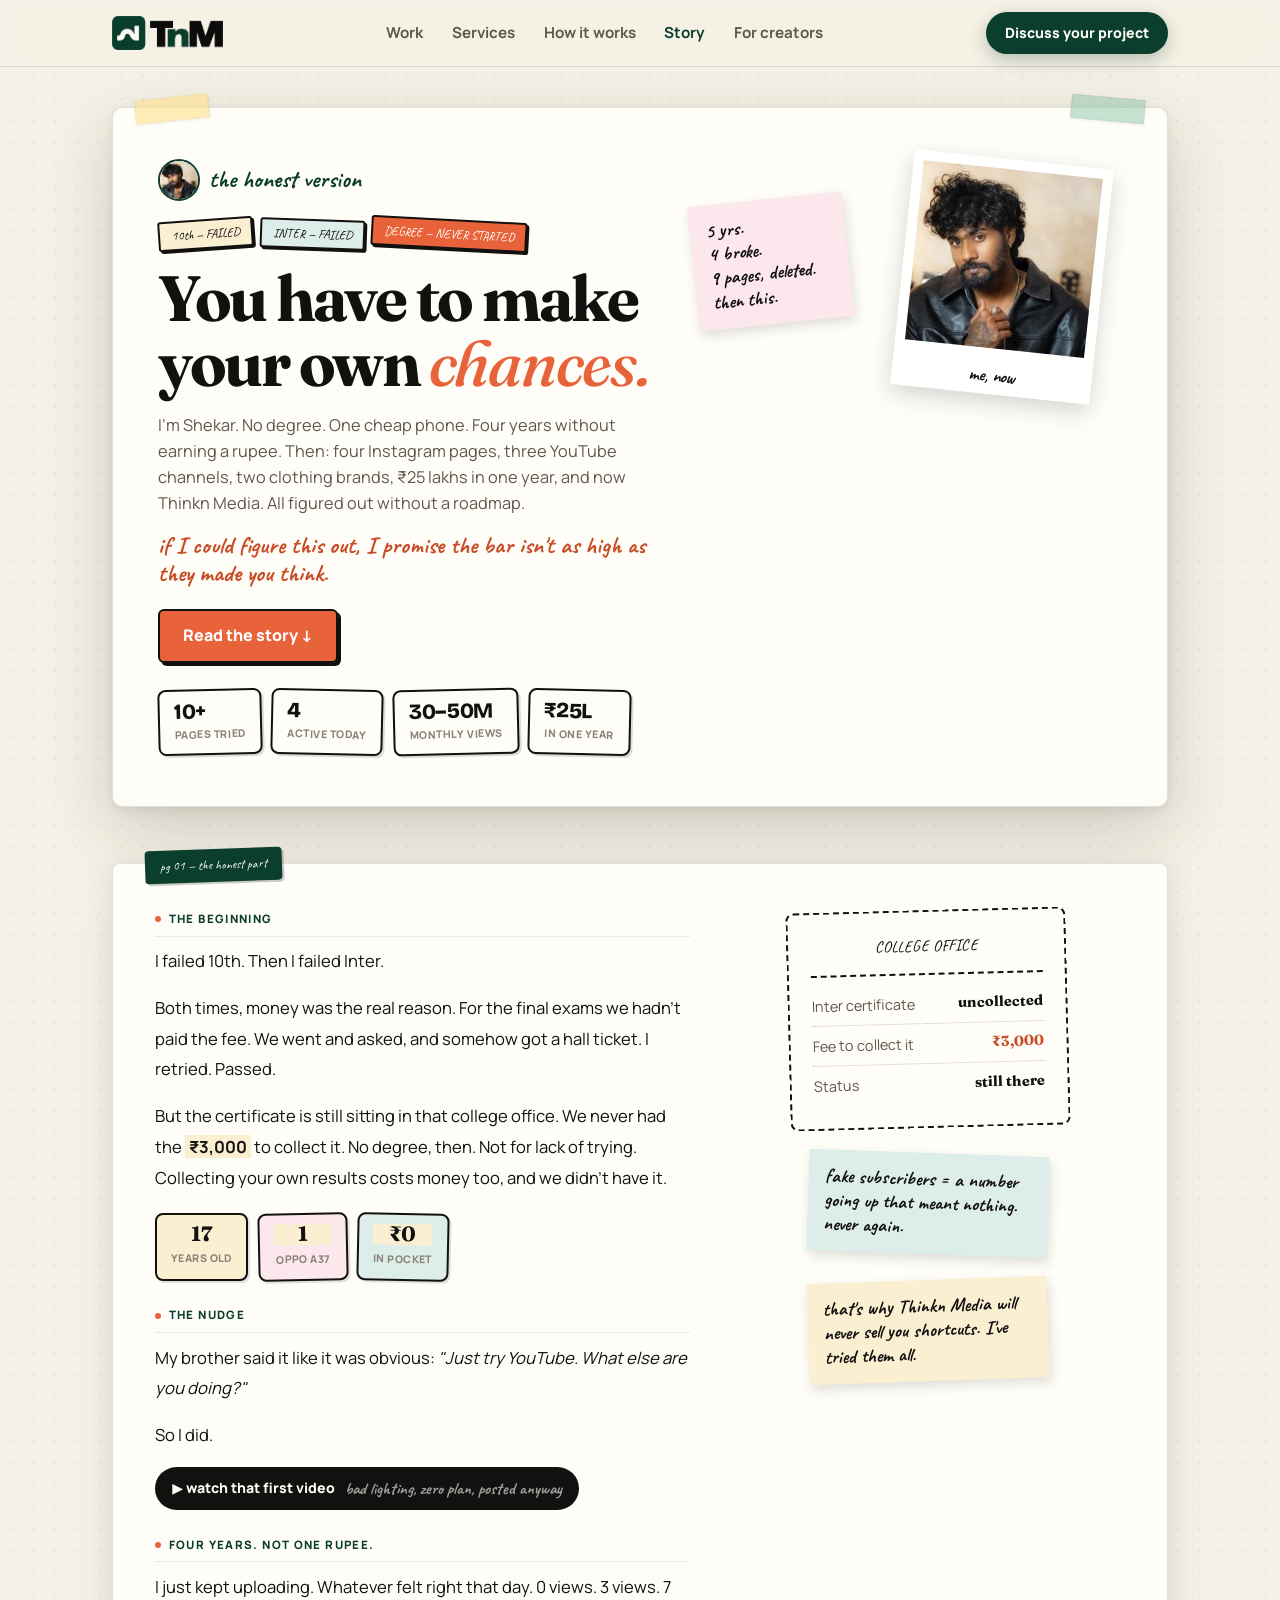
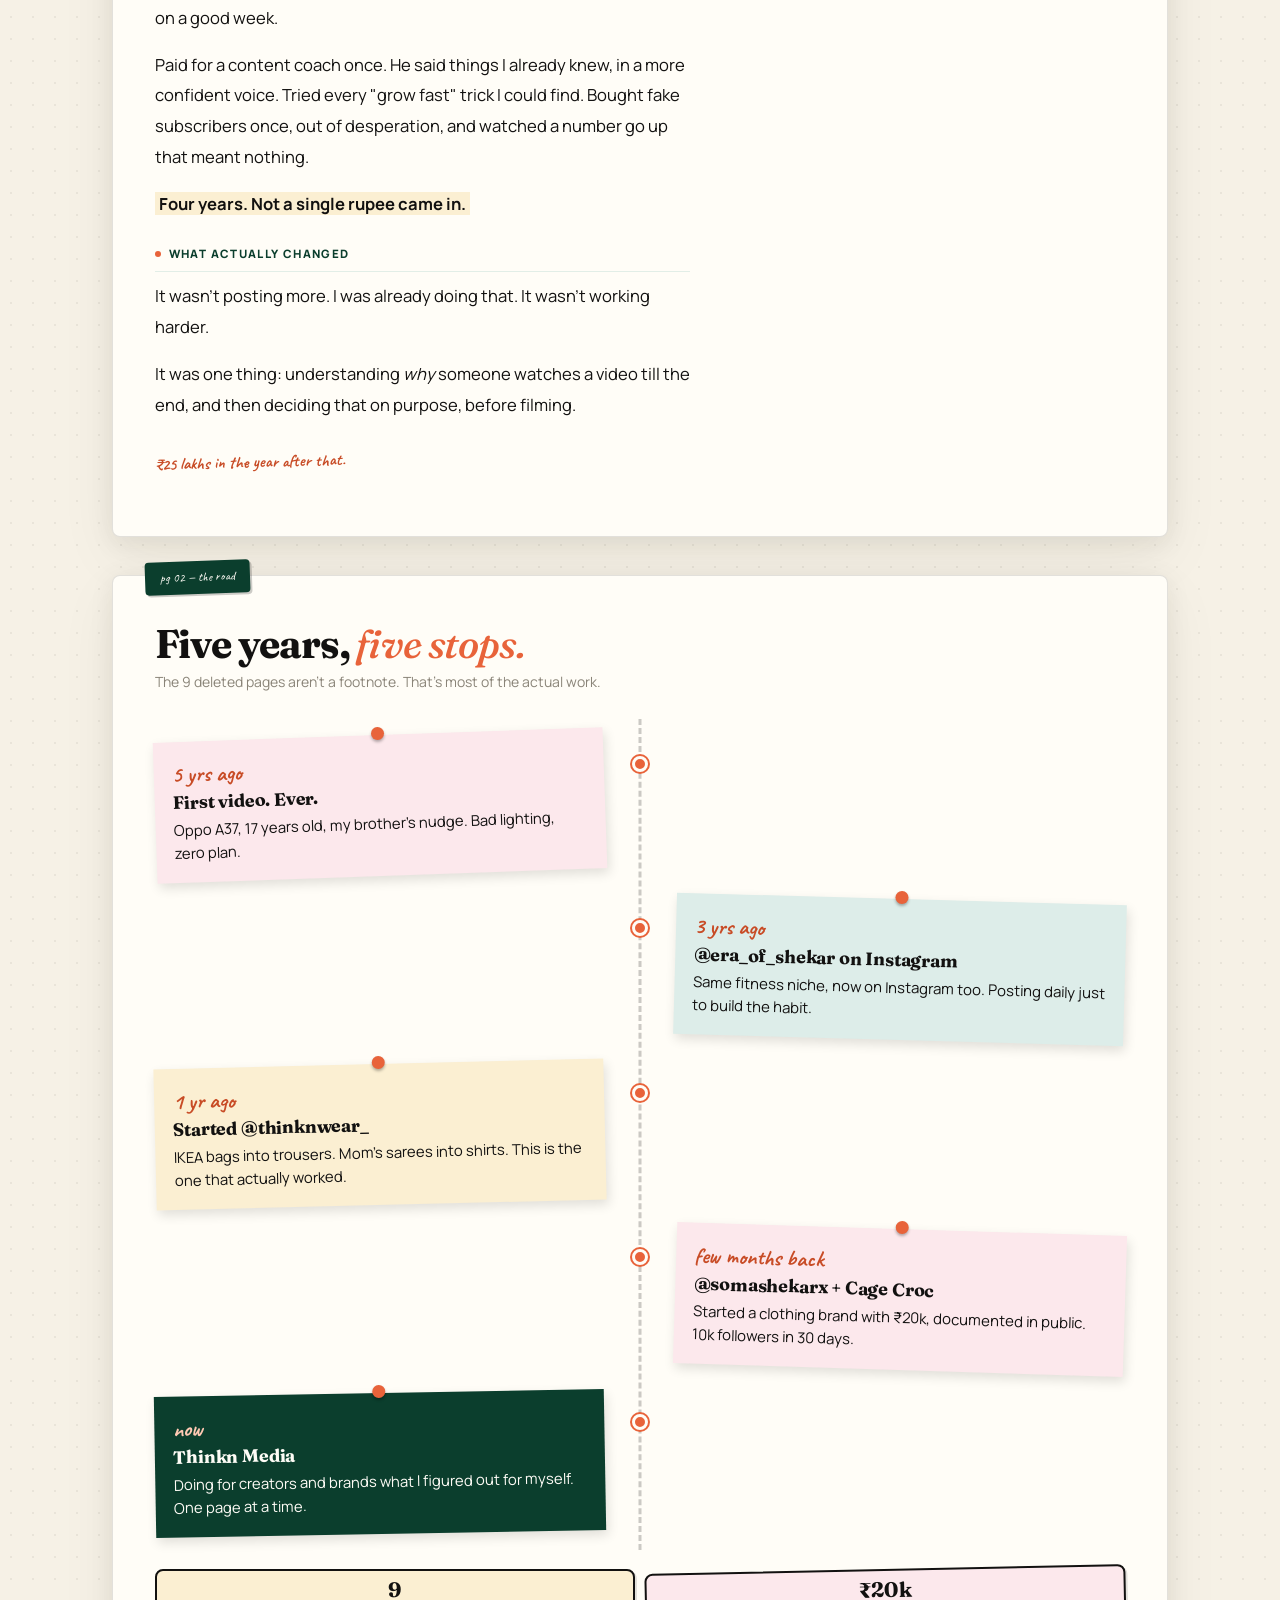
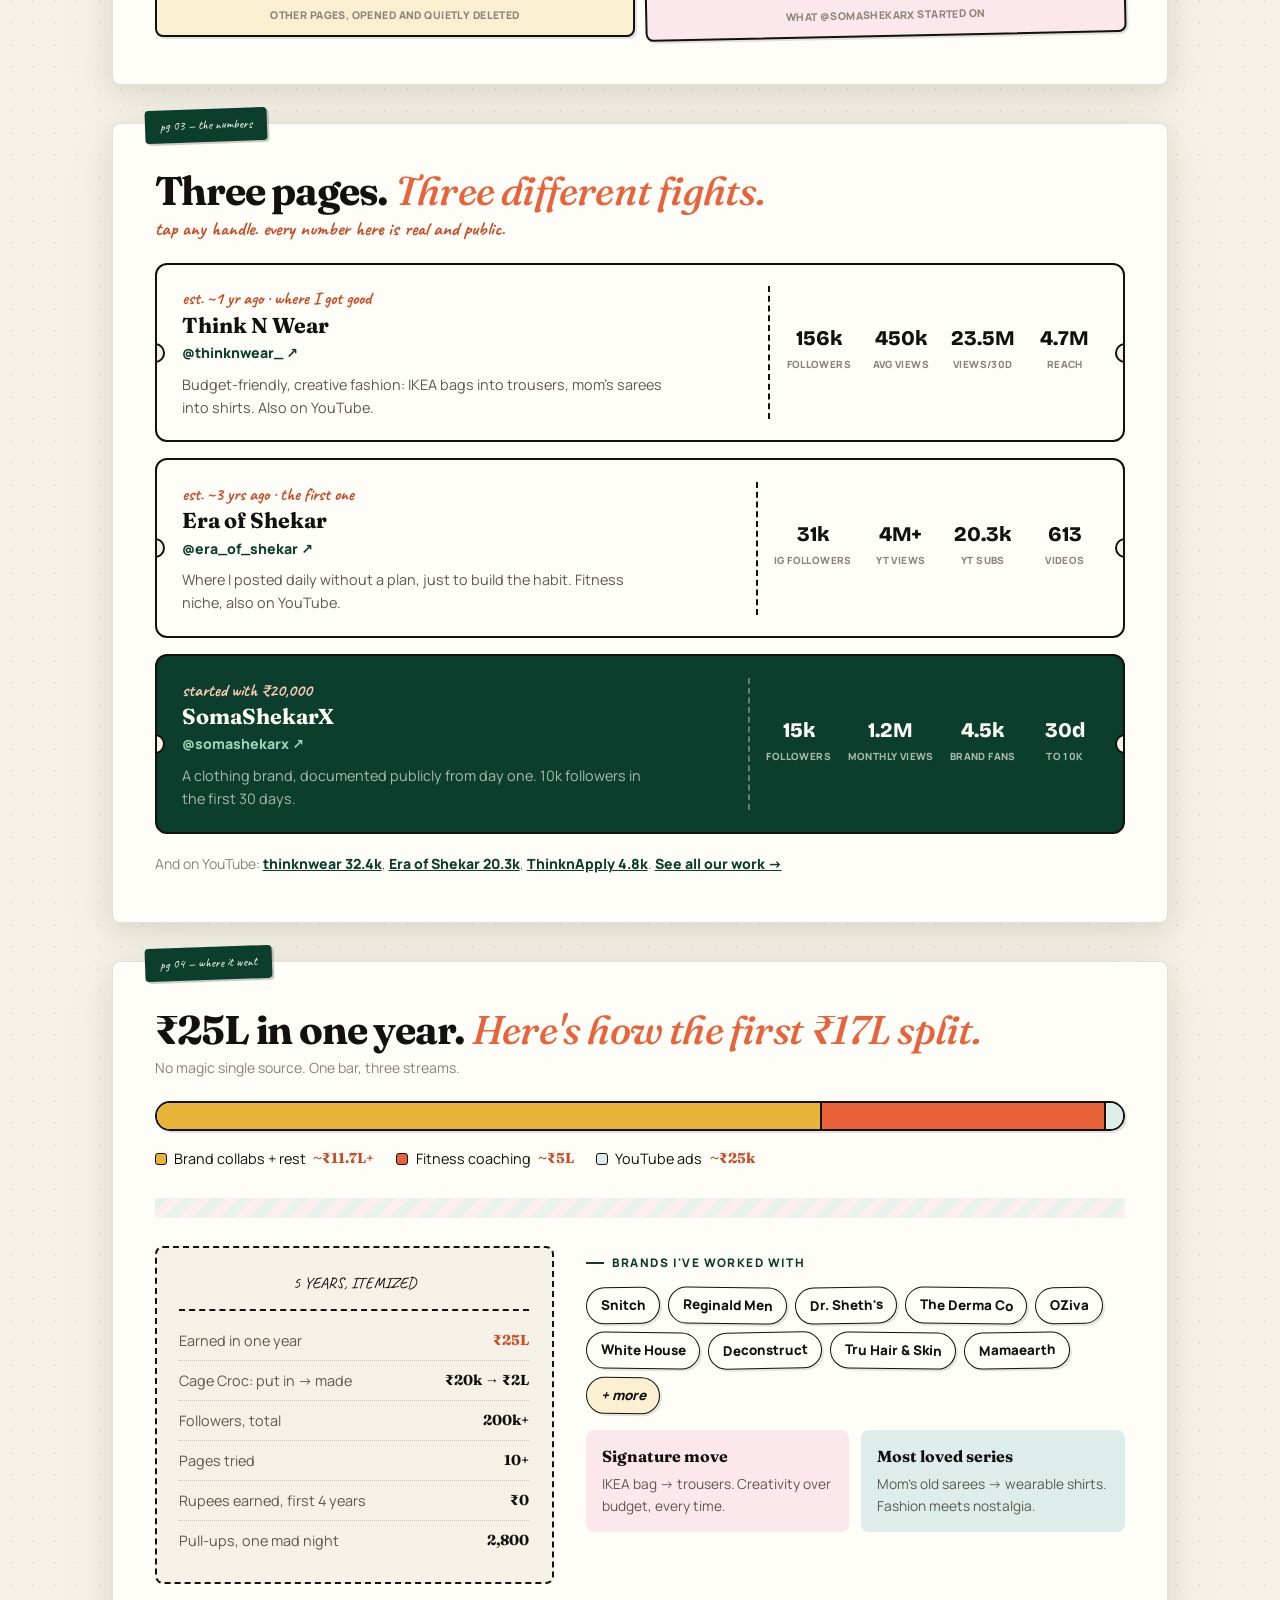
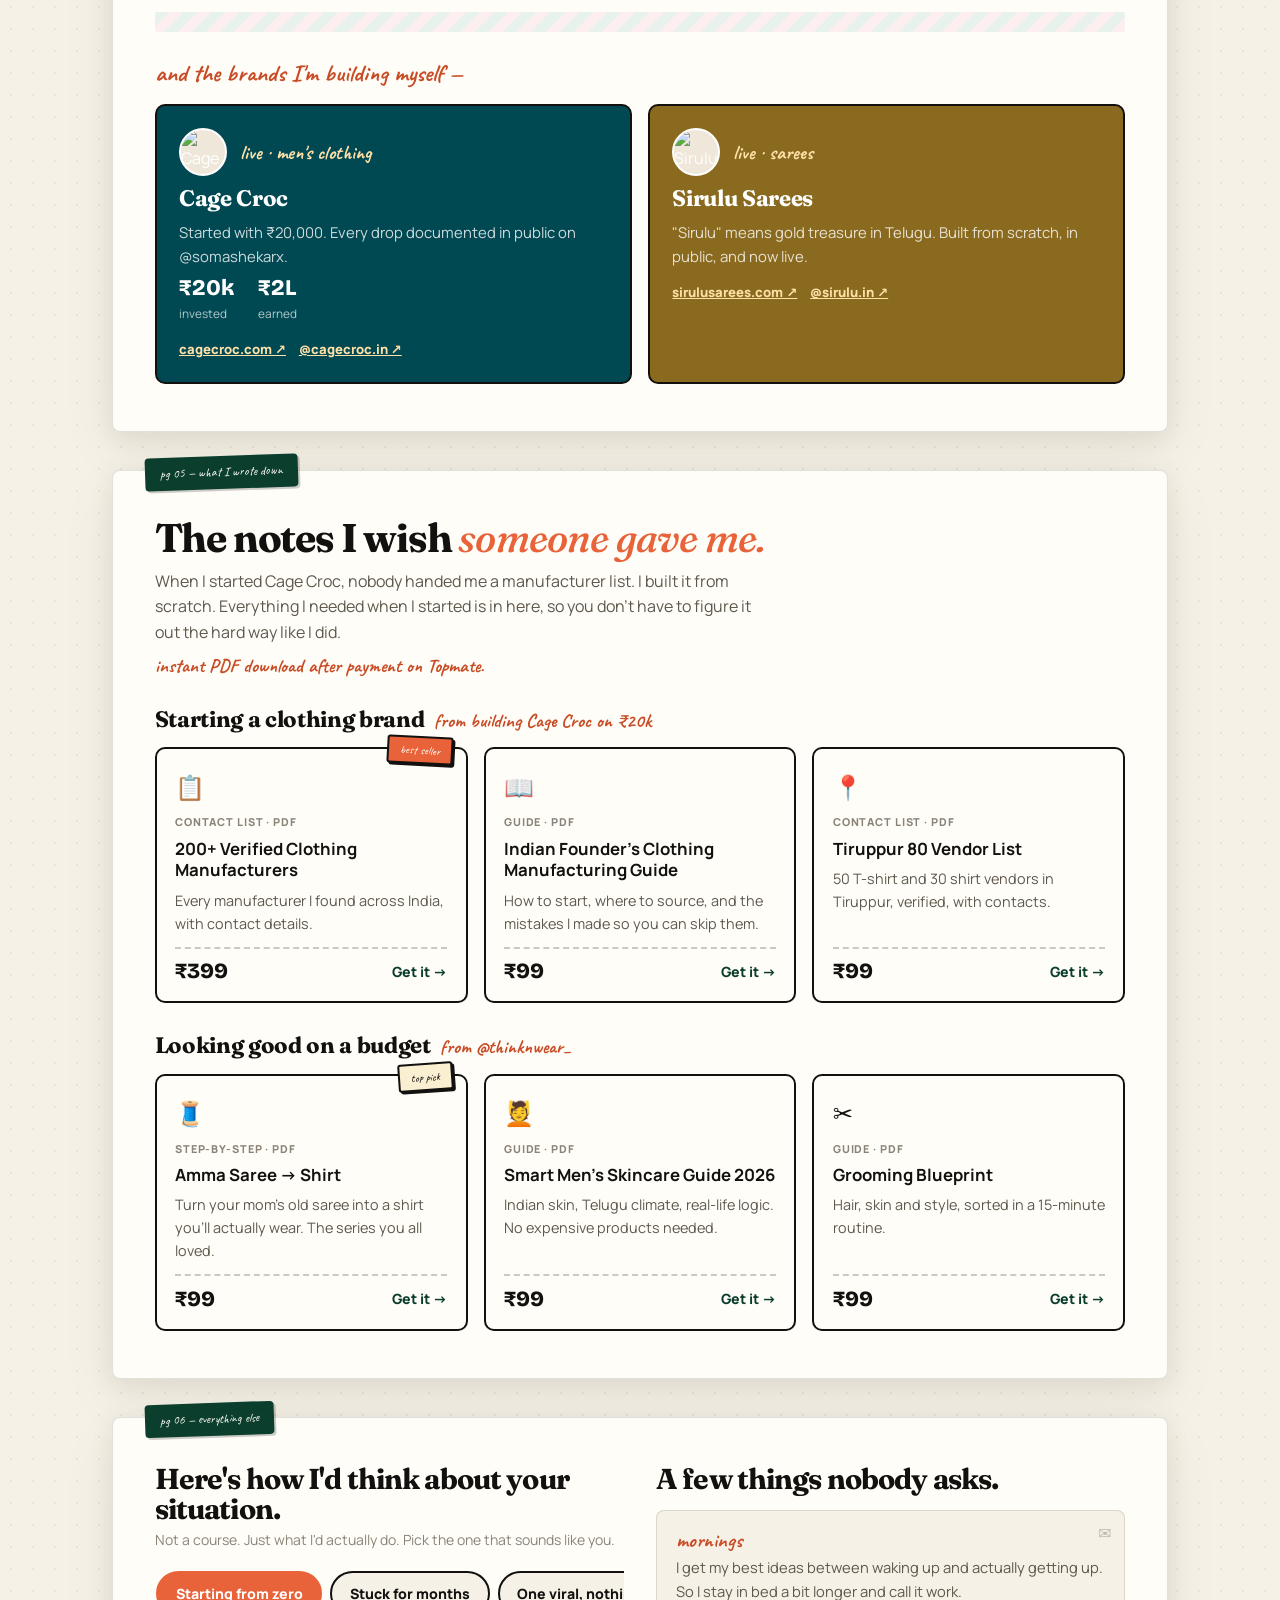
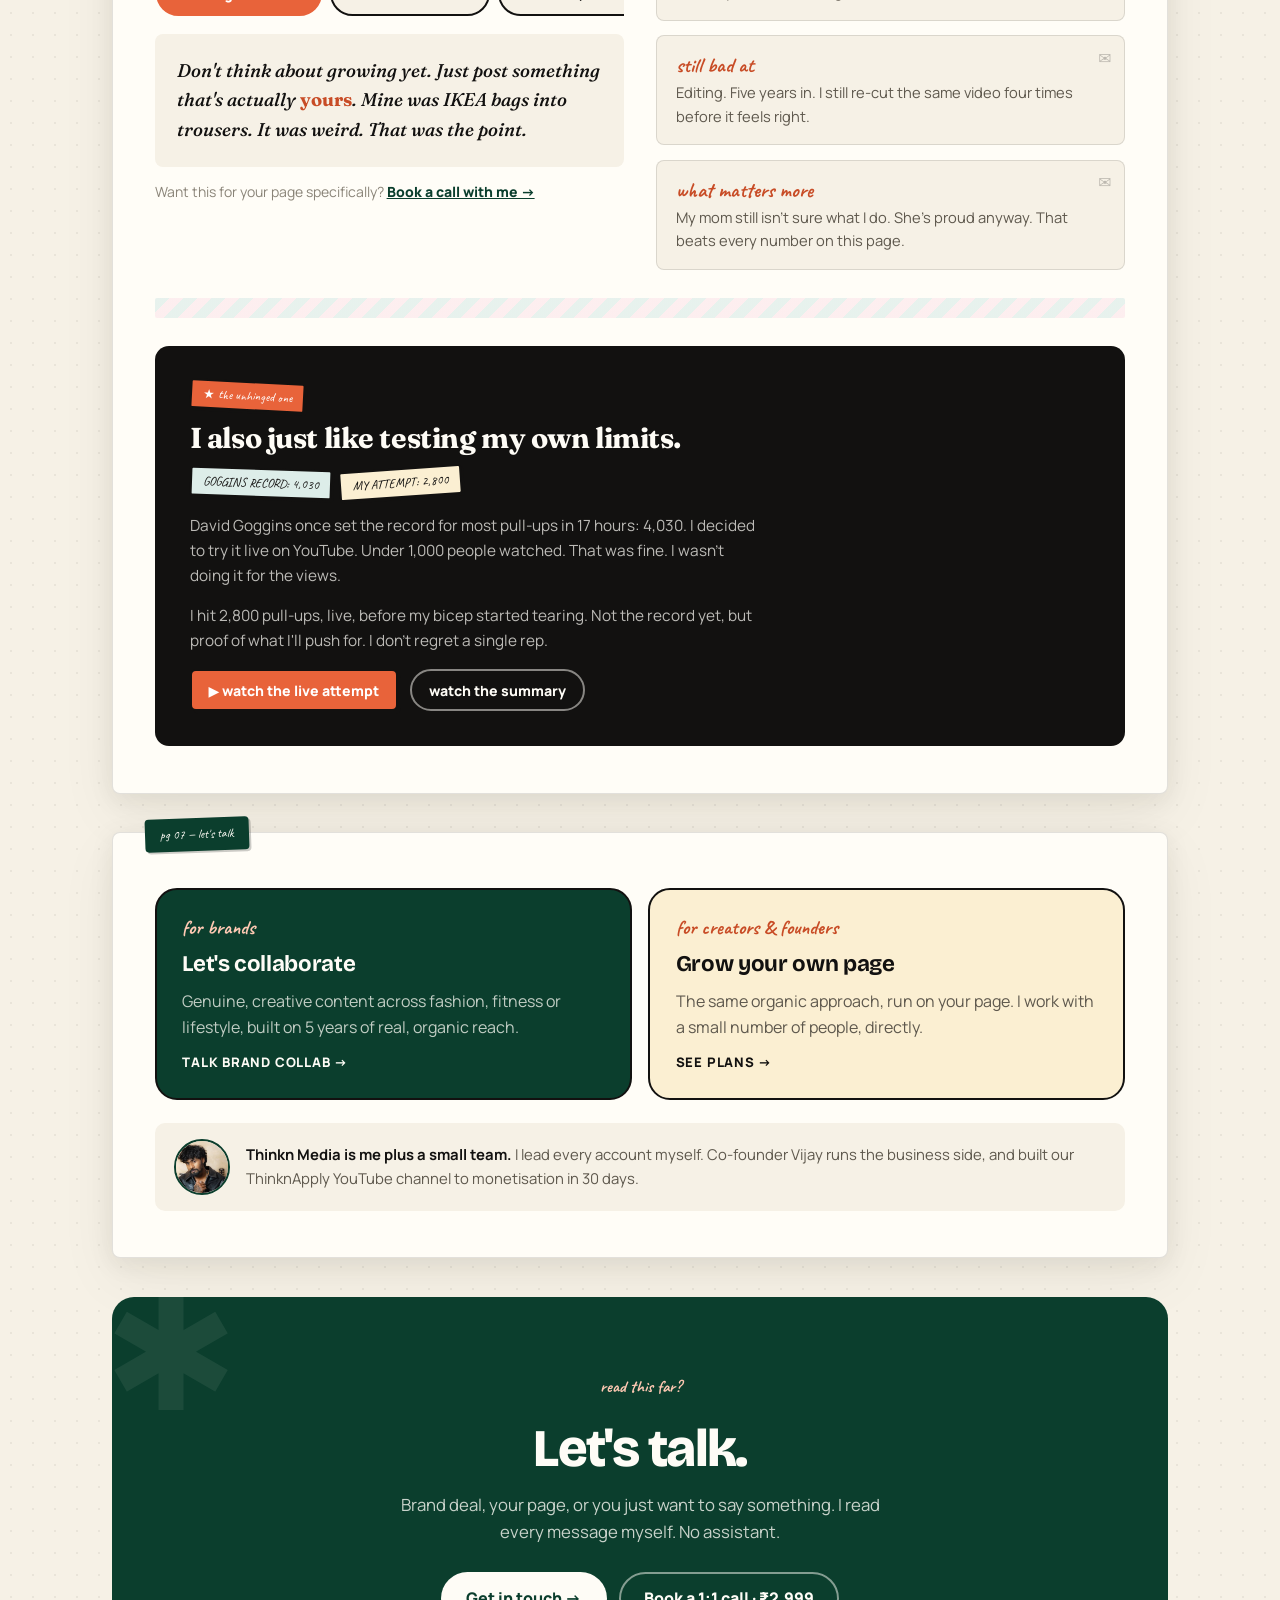
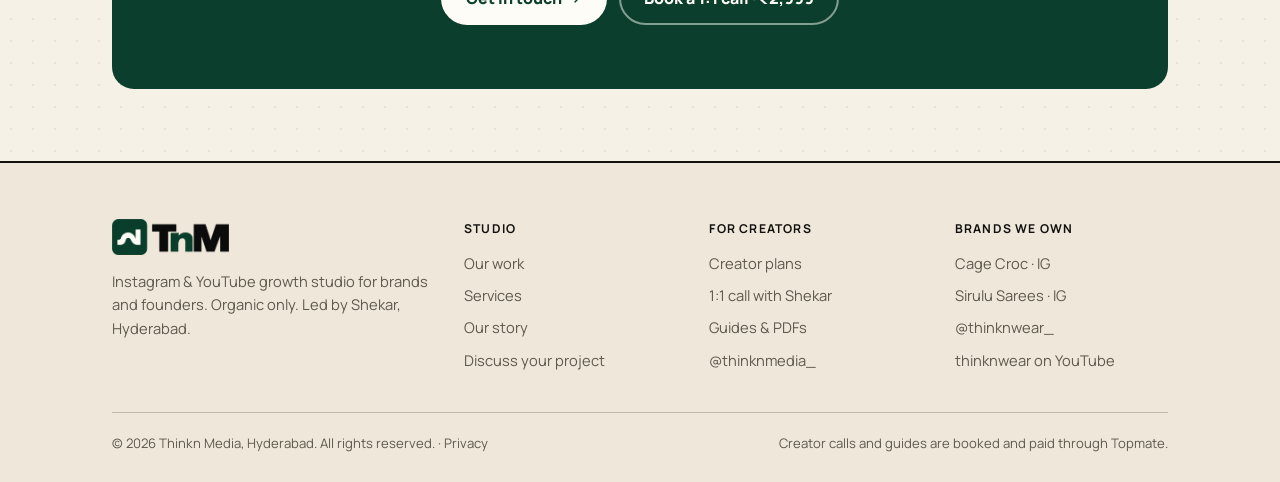
==== commit 485d3ce3: "Add files via upload" ====
--- a/about.html
+++ b/about.html
@@ -4,14 +4,14 @@
 <meta charset="UTF-8">
 <meta name="viewport" content="width=device-width, initial-scale=1.0">
 <title>My Story — Shekar · Thinkn Media</title>
-<meta name="description" content="Failed 10th. Failed Inter. One Oppo A37 and four years without earning a rupee. Then 200k+ followers, a clothing brand and ₹17L in 9 months. This is Shekar's story.">
+<meta name="description" content="Failed 10th. Failed Inter. One Oppo A37 and four years without earning a rupee. Then 200k+ followers, a clothing brand and ₹25L in one year. This is Shekar's story.">
 <meta property="og:type" content="article">
 <meta property="og:title" content="You have to make your own chances — Shekar's story">
 <meta property="og:description" content="Failed 10th. Failed Inter. Four years, not one rupee. Then this.">
-<meta property="og:url" content="https://thinknmedia.vercel.app/about.html">
-<meta property="og:image" content="https://thinknmedia.vercel.app/shekar.jpg">
+<meta property="og:url" content="https://thinknmedia.com/about.html">
+<meta property="og:image" content="https://thinknmedia.com/shekar.jpg">
 <meta name="theme-color" content="#0B3E2D">
-<link rel="canonical" href="https://thinknmedia.vercel.app/about.html">
+<link rel="canonical" href="https://thinknmedia.com/about.html">
 <link rel="icon" type="image/png" sizes="32x32" href="favicon-32.png">
 <link rel="icon" type="image/png" sizes="64x64" href="favicon-64.png">
 <link rel="apple-touch-icon" href="apple-touch-icon.png">
@@ -26,13 +26,14 @@
   <div class="wrap nav__in">
     <a href="index.html" class="logo" aria-label="Thinkn Media home"><img src="logo.png" alt="Thinkn Media" width="110" height="34"></a>
     <ul class="nav__links">
-      <li><a href="index.html#results">Results</a></li>
-      <li><a href="coaching.html">Plans</a></li>
-      <li><a href="about.html" aria-current="page">My story</a></li>
-      <li><a href="#guides">Guides</a></li>
+      <li><a href="index.html#work">Work</a></li>
+      <li><a href="index.html#services">Services</a></li>
+      <li><a href="index.html#process">How it works</a></li>
+      <li><a href="about.html" aria-current="page">Story</a></li>
+      <li><a href="coaching.html">For creators</a></li>
     </ul>
     <div class="nav__cta">
-      <a href="https://topmate.io/eraofshekar/1764414" class="btn btn--primary btn--sm" target="_blank" rel="noopener">Book a call</a>
+      <a href="index.html#contact" class="btn btn--primary btn--sm">Discuss your project</a>
       <button class="nav__toggle" aria-label="Open menu" aria-expanded="false"><span></span><span></span><span></span></button>
     </div>
   </div>
@@ -58,7 +59,7 @@
           <span class="stamp stamp--coral">DEGREE — NEVER STARTED</span>
         </div>
         <h1>You have to make your own <span class="serif-i">chances.</span></h1>
-        <p class="lead">I'm Shekar. No degree. One cheap phone. Four years without earning a rupee. Then: four Instagram pages, a clothing brand, ₹17 lakhs in 9 months, and now Thinkn Media. All figured out without a roadmap.</p>
+        <p class="lead">I'm Shekar. No degree. One cheap phone. Four years without earning a rupee. Then: four Instagram pages, three YouTube channels, two clothing brands, ₹25 lakhs in one year, and now Thinkn Media. All figured out without a roadmap.</p>
         <p class="hand" style="margin:1rem 0 1.4rem">if I could figure this out, I promise the bar isn't as high as they made you think.</p>
         <div class="btn-row">
           <a href="#story" class="btn btn--stamp">Read the story ↓</a>
@@ -67,7 +68,7 @@
           <div class="chip"><strong>10+</strong><span>pages tried</span></div>
           <div class="chip"><strong>4</strong><span>active today</span></div>
           <div class="chip"><strong>30–50M</strong><span>monthly views</span></div>
-          <div class="chip"><strong>₹17L+</strong><span>in 9 months</span></div>
+          <div class="chip"><strong>₹25L</strong><span>in one year</span></div>
         </div>
       </div>
 
@@ -114,7 +115,7 @@
         <div class="chapter">What actually changed</div>
         <p>It wasn't posting more. I was already doing that. It wasn't working harder.</p>
         <p>It was one thing: understanding <em>why</em> someone watches a video till the end, and then deciding that on purpose, before filming.</p>
-        <p class="pullquote">₹17 lakhs in the 9 months after that.</p>
+        <p class="pullquote">₹25 lakhs in the year after that.</p>
       </div>
       <div class="side-stack">
         <div class="receipt" style="transform:rotate(-1.5deg);width:min(280px,100%);background:var(--paper)">
@@ -160,7 +161,7 @@
           <a class="ticket__handle" href="https://www.instagram.com/thinknwear_/" target="_blank" rel="noopener">@thinknwear_ ↗</a>
           <p class="ticket__desc">Budget-friendly, creative fashion: IKEA bags into trousers, mom's sarees into shirts. Also on YouTube.</p>
         </div>
-        <div class="ticket__stats"><div><strong>150k+</strong><span>followers</span></div><div><strong>450k</strong><span>avg views</span></div><div><strong>23.5M</strong><span>views/30d</span></div><div><strong>4.7M</strong><span>reach</span></div></div>
+        <div class="ticket__stats"><div><strong>156k</strong><span>followers</span></div><div><strong>450k</strong><span>avg views</span></div><div><strong>23.5M</strong><span>views/30d</span></div><div><strong>4.7M</strong><span>reach</span></div></div>
       </div>
       <div class="ticket">
         <div class="ticket__l">
@@ -169,7 +170,7 @@
           <a class="ticket__handle" href="https://www.instagram.com/era_of_shekar/" target="_blank" rel="noopener">@era_of_shekar ↗</a>
           <p class="ticket__desc">Where I posted daily without a plan, just to build the habit. Fitness niche, also on YouTube.</p>
         </div>
-        <div class="ticket__stats"><div><strong>26k</strong><span>IG followers</span></div><div><strong>3.9M</strong><span>views</span></div><div><strong>20.1k</strong><span>YT subs</span></div><div><strong>611</strong><span>videos</span></div></div>
+        <div class="ticket__stats"><div><strong>31k</strong><span>IG followers</span></div><div><strong>4M+</strong><span>YT views</span></div><div><strong>20.3k</strong><span>YT subs</span></div><div><strong>613</strong><span>videos</span></div></div>
       </div>
       <div class="ticket ticket--dark">
         <div class="ticket__l">
@@ -178,15 +179,16 @@
           <a class="ticket__handle" href="https://www.instagram.com/somashekarx/" target="_blank" rel="noopener">@somashekarx ↗</a>
           <p class="ticket__desc">A clothing brand, documented publicly from day one. 10k followers in the first 30 days.</p>
         </div>
-        <div class="ticket__stats"><div><strong>16k</strong><span>followers</span></div><div><strong>1.2M</strong><span>monthly views</span></div><div><strong>4.5k</strong><span>brand fans</span></div><div><strong>30d</strong><span>to 10k</span></div></div>
-      </div>
-    </div>
+        <div class="ticket__stats"><div><strong>15k</strong><span>followers</span></div><div><strong>1.2M</strong><span>monthly views</span></div><div><strong>4.5k</strong><span>brand fans</span></div><div><strong>30d</strong><span>to 10k</span></div></div>
+      </div>
+    </div>
+      <p class="small" style="margin-top:1.2rem">And on YouTube: <a href="https://www.youtube.com/@Thinkwear" target="_blank" rel="noopener" style="color:var(--green);font-weight:800">thinknwear 32.4k</a>, <a href="https://www.youtube.com/@eraofshekar" target="_blank" rel="noopener" style="color:var(--green);font-weight:800">Era of Shekar 20.3k</a>, <a href="https://www.youtube.com/@letsthinknapply" target="_blank" rel="noopener" style="color:var(--green);font-weight:800">ThinknApply 4.8k</a>. <a href="index.html#work" style="color:var(--green);font-weight:800">See all our work →</a></p>
   </section>
 
   <!-- ================= PG 04 ================= -->
   <section class="page" id="money">
     <span class="page-tab">pg 04 — where it went</span>
-    <h2>₹17L+, last 9 months. <span class="serif-i">Here's the actual split.</span></h2>
+    <h2>₹25L in one year. <span class="serif-i">Here's how the first ₹17L split.</span></h2>
     <p class="small" style="margin-top:.4rem">No magic single source. One bar, three streams.</p>
     <div class="revbar" role="img" aria-label="Brand collabs about ₹11.7 lakh, fitness coaching about ₹5 lakh, YouTube ads about ₹25 thousand">
       <div style="width:68.6%;background:var(--mustard)"></div>
@@ -204,7 +206,7 @@
     <div class="combo">
       <div class="receipt">
         <div class="receipt__t">5 YEARS, ITEMIZED</div>
-        <div class="receipt__r"><span>Earned, last 9 months</span><b class="c">₹17L+</b></div>
+        <div class="receipt__r"><span>Earned in one year</span><b class="c">₹25L</b></div>
         <div class="receipt__r"><span>Cage Croc: put in → made</span><b>₹20k → ₹2L</b></div>
         <div class="receipt__r"><span>Followers, total</span><b>200k+</b></div>
         <div class="receipt__r"><span>Pages tried</span><b>10+</b></div>
@@ -227,18 +229,19 @@
 
     <p class="hand" style="margin-bottom:1rem">and the brands I'm building myself —</p>
     <div class="brand-cards">
-      <a class="brand-card brand-card--mg" href="https://cagecroc.com/" target="_blank" rel="noopener">
-        <span class="hand">live · men's clothing</span>
-        <h3>Cage Croc ↗</h3>
+      <div class="brand-card brand-card--mg">
+        <div style="display:flex;align-items:center;gap:.8rem"><img class="av" src="img/ig-cagecroc-in.jpg" alt="Cage Croc logo" style="border-color:#fff"><span class="hand">live · men's clothing</span></div>
+        <h3>Cage Croc</h3>
         <p>Started with ₹20,000. Every drop documented in public on @somashekarx.</p>
         <div class="nums"><div><strong>₹20k</strong><span>invested</span></div><div><strong>₹2L</strong><span>earned</span></div></div>
-      </a>
-      <a class="brand-card brand-card--gold" href="https://www.instagram.com/sirulu.in/" target="_blank" rel="noopener">
-        <span class="hand">coming soon · women's ethnic wear</span>
-        <h3>Sirulu ↗</h3>
-        <p>"Sirulu" means gold treasure in Telugu. Being built from scratch, in public. Follow @somashekarx for launch updates.</p>
-      </a>
-    </div>
+        <div class="built__links"><a href="https://cagecroc.com/" target="_blank" rel="noopener" style="color:#FFE1A8">cagecroc.com ↗</a><a href="https://www.instagram.com/cagecroc.in/" target="_blank" rel="noopener" style="color:#FFE1A8">@cagecroc.in ↗</a></div>
+      </div>
+      <div class="brand-card brand-card--gold">
+        <div style="display:flex;align-items:center;gap:.8rem"><img class="av" src="img/ig-sirulu-in.jpg" alt="Sirulu logo" style="border-color:#fff"><span class="hand">live · sarees</span></div>
+        <h3>Sirulu Sarees</h3>
+        <p>"Sirulu" means gold treasure in Telugu. Built from scratch, in public, and now live.</p>
+        <div class="built__links"><a href="https://sirulusarees.com/" target="_blank" rel="noopener" style="color:#FFE1A8">sirulusarees.com ↗</a><a href="https://www.instagram.com/sirulu.in/" target="_blank" rel="noopener" style="color:#FFE1A8">@sirulu.in ↗</a></div>
+      </div>
   </section>
 
   <!-- ================= PG 05 GUIDES ================= -->
@@ -347,7 +350,7 @@
           <span class="stamp">MY ATTEMPT: 2,800</span>
         </div>
         <p>David Goggins once set the record for most pull-ups in 17 hours: 4,030. I decided to try it live on YouTube. Under 1,000 people watched. That was fine. I wasn't doing it for the views.</p>
-        <p>I got to 2,800 before my bicep started tearing. Stopped. Not the record. I don't regret it.</p>
+        <p>I hit 2,800 pull-ups, live, before my bicep started tearing. Not the record yet, but proof of what I'll push for. I don't regret a single rep.</p>
         <div class="btn-row">
           <a class="btn btn--stamp btn--sm" href="https://www.youtube.com/live/96PInllbg4s" target="_blank" rel="noopener">▶ watch the live attempt</a>
           <a class="btn btn--ghost btn--sm" href="https://youtu.be/c5F3gAGRrwM" target="_blank" rel="noopener" style="border-color:rgba(254,252,246,.5);color:var(--cream)">watch the summary</a>
@@ -355,7 +358,7 @@
       </div>
       <a class="polaroid polaroid--wide" href="https://youtu.be/c5F3gAGRrwM" target="_blank" rel="noopener" data-optional-box>
         <img src="https://i.ytimg.com/vi/c5F3gAGRrwM/mqdefault.jpg" alt="Pull-up challenge summary video" loading="lazy" data-optional>
-        <span class="cap">bicep said stop. I listened.</span>
+        <span class="cap">2,800 pull-ups, live</span>
       </a>
     </div>
   </section>
@@ -379,7 +382,7 @@
     </div>
     <div class="team-mini" style="margin-top:1.4rem">
       <img src="shekar.jpg" alt="" width="56" height="56">
-      <p style="font-size:.93rem;color:var(--sub)"><b style="color:var(--ink)">Thinkn Media is me plus a small team.</b> I lead every account myself. Co-founder Vijay looks after the business side, so I can stay on the creative.</p>
+      <p style="font-size:.93rem;color:var(--sub)"><b style="color:var(--ink)">Thinkn Media is me plus a small team.</b> I lead every account myself. Co-founder Vijay runs the business side, and built our ThinknApply YouTube channel to monetisation in 30 days.</p>
     </div>
   </section>
 
@@ -401,24 +404,24 @@
     <div class="footer__grid">
       <div>
         <a href="index.html" class="logo"><img src="logo.png" alt="Thinkn Media" width="117" height="36"></a>
-        <p>Instagram & short-form growth for creators, coaches and brands. Led by Shekar. Made in India.</p>
-      </div>
-      <div>
-        <h4>Explore</h4>
-        <ul><li><a href="coaching.html">Plans & pricing</a></li><li><a href="index.html#results">Results</a></li><li><a href="about.html">My story</a></li><li><a href="about.html#guides">Guides & PDFs</a></li></ul>
-      </div>
-      <div>
-        <h4>Talk to me</h4>
-        <ul><li><a href="https://topmate.io/eraofshekar/1764414" target="_blank" rel="noopener">Book a 1:1 call</a></li><li><a href="https://form.typeform.com/to/WlCTt4BV" target="_blank" rel="noopener">Contact form</a></li><li><a href="https://www.instagram.com/thinknmedia_/" target="_blank" rel="noopener">@thinknmedia_</a></li></ul>
-      </div>
-      <div>
-        <h4>My pages</h4>
-        <ul><li><a href="https://www.instagram.com/thinknwear_/" target="_blank" rel="noopener">@thinknwear_</a></li><li><a href="https://www.instagram.com/era_of_shekar/" target="_blank" rel="noopener">@era_of_shekar</a></li><li><a href="https://www.instagram.com/somashekarx/" target="_blank" rel="noopener">@somashekarx</a></li><li><a href="https://cagecroc.com/" target="_blank" rel="noopener">Cage Croc</a></li></ul>
+        <p>Instagram &amp; YouTube growth studio for brands and founders. Organic only. Led by Shekar, Hyderabad.</p>
+      </div>
+      <div>
+        <h4>Studio</h4>
+        <ul><li><a href="index.html#work">Our work</a></li><li><a href="index.html#services">Services</a></li><li><a href="about.html">Our story</a></li><li><a href="index.html#contact">Discuss your project</a></li></ul>
+      </div>
+      <div>
+        <h4>For creators</h4>
+        <ul><li><a href="coaching.html">Creator plans</a></li><li><a href="https://topmate.io/eraofshekar/1764414" target="_blank" rel="noopener">1:1 call with Shekar</a></li><li><a href="about.html#guides">Guides &amp; PDFs</a></li><li><a href="https://www.instagram.com/thinknmedia_/" target="_blank" rel="noopener">@thinknmedia_</a></li></ul>
+      </div>
+      <div>
+        <h4>Brands we own</h4>
+        <ul><li><a href="https://cagecroc.com/" target="_blank" rel="noopener">Cage Croc</a> · <a href="https://www.instagram.com/cagecroc.in/" target="_blank" rel="noopener">IG</a></li><li><a href="https://sirulusarees.com/" target="_blank" rel="noopener">Sirulu Sarees</a> · <a href="https://www.instagram.com/sirulu.in/" target="_blank" rel="noopener">IG</a></li><li><a href="https://www.instagram.com/thinknwear_/" target="_blank" rel="noopener">@thinknwear_</a></li><li><a href="https://www.youtube.com/@Thinkwear" target="_blank" rel="noopener">thinknwear on YouTube</a></li></ul>
       </div>
     </div>
     <div class="footer__bottom">
-      <span>© <span data-year>2026</span> Thinkn Media. All rights reserved.</span>
-      <span>Calls and guides are booked and paid through Topmate.</span>
+      <span>© <span data-year>2026</span> Thinkn Media, Hyderabad. All rights reserved. · <a href="privacy.html">Privacy</a></span>
+      <span>Creator calls and guides are booked and paid through Topmate.</span>
     </div>
   </div>
 </footer>
--- a/styles.css
+++ b/styles.css
@@ -622,3 +622,208 @@
 
 /* grid children shouldn't stretch past the viewport (e.g. scrolling tab rows) */
 .split > *, .diary > *, .combo > *, .goggins > *, .hero__grid > *, .cover-board > * { min-width: 0; }
+
+/* =========================================================
+   v3 — premium business route (services, work, contact)
+   ========================================================= */
+.svc-grid { display: grid; grid-template-columns: repeat(2, minmax(0, 1fr)); gap: 1.1rem; }
+@media (max-width: 760px) { .svc-grid { grid-template-columns: 1fr; } }
+.svc { background: var(--paper); border: 2px solid var(--ink); border-radius: var(--r-lg); padding: 1.6rem; display: flex; flex-direction: column; gap: .8rem; position: relative; text-decoration: none; transition: transform .15s, box-shadow .15s; }
+a.svc:hover { transform: translate(-2px,-2px); box-shadow: 5px 5px 0 var(--ink); }
+.svc--green { background: var(--green); color: var(--cream); }
+.svc--green p, .svc--green li { color: rgba(254,252,246,.78); }
+.svc__icon { width: 52px; height: 52px; border-radius: 14px; background: var(--green-soft); color: var(--green); display: grid; place-items: center; border: 2px solid var(--ink); }
+.svc--green .svc__icon { background: var(--cream); }
+.svc__plat { font: 800 .72rem/1 var(--f-body); letter-spacing: .1em; text-transform: uppercase; color: var(--green); }
+.svc--green .svc__plat { color: #9FD3B9; }
+.svc h3 { font-size: 1.4rem; }
+.svc p { color: var(--sub); }
+.svc ul { list-style: none; display: grid; gap: .45rem; font-size: .94rem; color: var(--sub); }
+.svc li { padding-left: 1.4rem; position: relative; }
+.svc li::before { content: ""; position: absolute; left: 0; top: .45em; width: 11px; height: 6px; border-left: 2.5px solid var(--coral); border-bottom: 2.5px solid var(--coral); transform: rotate(-45deg); }
+.svc__more { margin-top: auto; font-weight: 800; font-size: .92rem; display: inline-flex; gap: .4rem; align-items: center; }
+.svc__proof { font-size: .86rem; padding: .7rem .85rem; background: var(--paper-2); border-radius: 10px; color: var(--ink); }
+.svc--green .svc__proof { background: rgba(254,252,246,.1); color: var(--cream); }
+
+.work-grid { display: grid; grid-template-columns: repeat(3, minmax(0, 1fr)); gap: 1.1rem; }
+@media (max-width: 960px) { .work-grid { grid-template-columns: repeat(2, minmax(0, 1fr)); } }
+@media (max-width: 640px) { .work-grid { grid-template-columns: 1fr; } }
+.work { background: var(--paper); border: 2px solid var(--ink); border-radius: var(--r-lg); overflow: hidden; display: flex; flex-direction: column; text-decoration: none; transition: transform .15s, box-shadow .15s; }
+a.work:hover { transform: translate(-2px,-2px); box-shadow: 5px 5px 0 var(--ink); }
+.work__top { background: var(--green); color: var(--cream); padding: 1.4rem 1.3rem 1.2rem; display: flex; flex-direction: column; gap: .35rem; min-height: 150px; justify-content: flex-end; position: relative; }
+.work__top--coral { background: var(--coral-dark); }
+.work__top--ink { background: var(--ink); }
+.work__top--mustard { background: #8A6A1F; }
+.work__big { font: 800 clamp(2.1rem, 4vw, 2.7rem)/1 var(--f-display); letter-spacing: -.03em; }
+.work__bigsub { font-size: .85rem; color: rgba(254,252,246,.78); font-weight: 600; }
+.work__body { padding: 1.2rem 1.3rem 1.3rem; display: flex; flex-direction: column; gap: .5rem; flex: 1; }
+.work__tag { font-size: .7rem; font-weight: 800; letter-spacing: .1em; text-transform: uppercase; color: var(--muted); }
+.work h3 { font-size: 1.2rem; }
+.work p { color: var(--sub); font-size: .93rem; }
+.work__link { margin-top: auto; padding-top: .6rem; font-weight: 800; font-size: .9rem; color: var(--green); }
+.work .stamp { position: absolute; top: 14px; right: 14px; }
+
+.case-study { display: grid; grid-template-columns: .9fr 1.1fr; gap: clamp(1.5rem, 4vw, 3rem); align-items: start; background: var(--paper); border: 2px solid var(--ink); border-radius: var(--r-lg); padding: clamp(1.4rem, 4vw, 2.4rem); box-shadow: 6px 6px 0 var(--ink); }
+@media (max-width: 860px) { .case-study { grid-template-columns: 1fr; box-shadow: 4px 4px 0 var(--ink); } }
+.case-study + .case-study { margin-top: 1.6rem; }
+.cs-label { font-size: .72rem; font-weight: 800; letter-spacing: .1em; text-transform: uppercase; color: var(--muted); display: block; margin-bottom: .25rem; }
+.cs-block { margin-bottom: 1.1rem; }
+.cs-block p { color: var(--sub); }
+.cs-metric { background: var(--green); color: var(--cream); border-radius: var(--r); padding: 1.3rem; }
+.cs-metric strong { display: block; font: 800 clamp(2.4rem, 5vw, 3.2rem)/1 var(--f-display); letter-spacing: -.03em; }
+.cs-metric span { color: rgba(254,252,246,.78); font-size: .92rem; }
+.cs-metrics { display: grid; gap: .8rem; }
+.cs-row { display: grid; grid-template-columns: 1fr 1fr; gap: .8rem; }
+.cs-row div { background: var(--paper-2); border-radius: 12px; padding: .9rem; }
+.cs-row strong { display: block; font: 800 1.5rem/1 var(--f-display); }
+.cs-row span { font-size: .78rem; color: var(--sub); font-weight: 700; }
+.power { display: grid; grid-template-columns: repeat(5, minmax(0, 1fr)); gap: .6rem; }
+@media (max-width: 760px) { .power { grid-template-columns: 1fr; } }
+.power div { border: 2px solid var(--ink); border-radius: 12px; padding: .9rem; background: var(--paper); }
+.power b { display: block; font: 800 1.6rem/1 var(--f-display); color: var(--coral-dark); }
+.power span { font-weight: 800; display: block; margin: .25rem 0; }
+.power p { font-size: .85rem; color: var(--sub); }
+
+.yt-strip { display: grid; grid-template-columns: repeat(3, minmax(0, 1fr)); gap: 1rem; }
+@media (max-width: 860px) { .yt-strip { grid-template-columns: 1fr; } }
+.yt { background: var(--paper); border: 2px solid var(--ink); border-radius: var(--r); padding: 1.2rem; display: flex; flex-direction: column; gap: .5rem; text-decoration: none; transition: transform .15s, box-shadow .15s; }
+.yt:hover { transform: translate(-2px,-2px); box-shadow: 4px 4px 0 var(--ink); }
+.yt__head { display: flex; align-items: center; gap: .6rem; font-weight: 800; }
+.yt__head svg { flex: none; }
+.yt__nums { display: flex; gap: 1.2rem; flex-wrap: wrap; }
+.yt__nums strong { display: block; font: 800 1.45rem/1 var(--f-display); }
+.yt__nums span { font-size: .72rem; color: var(--muted); font-weight: 800; text-transform: uppercase; letter-spacing: .05em; }
+.yt p { font-size: .9rem; color: var(--sub); }
+
+.price-note { display: flex; flex-wrap: wrap; gap: 1rem 2rem; align-items: center; justify-content: space-between; background: var(--mustard-light); border: 2px solid var(--ink); border-radius: var(--r-lg); padding: 1.4rem 1.6rem; }
+.price-note strong { font: 800 clamp(1.5rem, 3vw, 2rem)/1.1 var(--f-display); }
+.price-note p { color: var(--sub); max-width: 46ch; }
+
+.route { display: grid; grid-template-columns: 1.3fr 1fr; gap: 1rem; }
+@media (max-width: 760px) { .route { grid-template-columns: 1fr; } }
+
+.form-shell { background: var(--paper); border: 2px solid var(--ink); border-radius: var(--r-lg); overflow: hidden; box-shadow: 6px 6px 0 var(--ink); }
+.form-shell iframe { width: 100%; height: 640px; border: 0; display: block; background: var(--paper); }
+.form-shell__bar { display: flex; justify-content: space-between; align-items: center; gap: 1rem; flex-wrap: wrap; padding: .9rem 1.2rem; border-bottom: 2px solid var(--ink); background: var(--paper-2); font-size: .9rem; }
+.qlist { list-style: none; display: grid; gap: .6rem; counter-reset: q; }
+.qlist li { counter-increment: q; padding: .85rem 1rem .85rem 3rem; position: relative; background: var(--paper); border: 1.5px solid var(--line-2); border-radius: 10px; font-weight: 600; }
+.qlist li::before { content: counter(q); position: absolute; left: .9rem; top: .7rem; font: 700 1.4rem/1 var(--f-hand); color: var(--coral-dark); }
+
+.legal { max-width: 760px; }
+.legal h2 { font-size: 1.4rem; margin: 2rem 0 .6rem; }
+.legal p, .legal li { color: var(--sub); margin-bottom: .6rem; }
+.legal ul { padding-left: 1.2rem; }
+.svc.svc--green p, .svc.svc--green li { color: rgba(254,252,246,.8); }
+.power--list div { display: grid; grid-template-columns: 44px 1fr; column-gap: .6rem; align-items: center; padding: .75rem .9rem; }
+.power--list b { grid-row: span 2; font-size: 1.9rem; }
+.power--list span { margin: 0; }
+.power--list p { grid-column: 2; }
+
+/* =========================================================
+   v4 — visual one-page home
+   ========================================================= */
+.av { width: 48px; height: 48px; border-radius: 50%; object-fit: cover; border: 2px solid var(--ink); background: var(--paper-2); flex: none; }
+.av--lg { width: 64px; height: 64px; }
+.av--sm { width: 36px; height: 36px; }
+
+/* hero proof board */
+.board { position: relative; min-height: 500px; }
+.phone { position: absolute; width: 190px; border-radius: 26px; background: #111; padding: 8px; box-shadow: 0 20px 40px rgba(0,0,0,.25); }
+.phone img { width: 100%; aspect-ratio: 9 / 16; object-fit: cover; border-radius: 19px; display: block; }
+.phone__badge { position: absolute; left: 16px; bottom: 18px; background: rgba(0,0,0,.72); color: #fff; border-radius: 999px; padding: .3rem .7rem; font-size: .8rem; font-weight: 800; display: flex; gap: .35rem; align-items: center; }
+.phone__badge svg { flex: none; }
+.board .phone.p-a { right: 150px; top: 0; transform: rotate(-4deg); z-index: 2; }
+.board .phone.p-b { right: 0; top: 70px; transform: rotate(5deg); z-index: 3; }
+.board .polaroid { position: absolute; left: 0; bottom: 10px; width: 170px; transform: rotate(-6deg); z-index: 4; }
+.board .sticky { position: absolute; right: 30px; bottom: -6px; width: 190px; z-index: 5; transform: rotate(3deg); }
+@media (max-width: 960px) {
+  .board { min-height: 0; display: grid; grid-template-columns: 1fr 1fr; gap: .9rem; align-items: start; }
+  .board .phone, .board .polaroid, .board .sticky { position: relative; inset: auto; width: auto; }
+  .board .phone.p-a { transform: rotate(-3deg); }
+  .board .phone.p-b { transform: rotate(3deg); margin-top: 1.5rem; }
+  .board .polaroid { display: none; }
+  .board .sticky { grid-column: 1 / -1; justify-self: center; width: 220px; }
+}
+
+/* trust row */
+.trust { display: flex; flex-wrap: wrap; gap: .7rem 1.2rem; align-items: center; }
+.trust__item { display: flex; align-items: center; gap: .6rem; background: var(--paper); border: 2px solid var(--ink); border-radius: 999px; padding: .35rem .9rem .35rem .35rem; text-decoration: none; }
+.trust__item b { display: block; font-size: .92rem; line-height: 1.1; }
+.trust__item span { font-size: .75rem; color: var(--muted); font-weight: 700; }
+.trust-label { font-size: .75rem; font-weight: 800; letter-spacing: .1em; text-transform: uppercase; color: var(--sub); }
+
+/* work cards */
+.wgrid { display: grid; grid-template-columns: repeat(2, minmax(0, 1fr)); gap: 1.2rem; }
+@media (max-width: 860px) { .wgrid { grid-template-columns: 1fr; } }
+.wcard { background: var(--paper); border: 2px solid var(--ink); border-radius: var(--r-lg); padding: 1.3rem; display: flex; flex-direction: column; gap: 1rem; box-shadow: 5px 5px 0 var(--ink); min-width: 0; }
+.wcard--wide { grid-column: 1 / -1; }
+.wcard__head { display: flex; align-items: center; gap: .8rem; }
+.wcard__head b { display: block; font-size: 1.05rem; }
+.wcard__head a, .wcard__head span { font-size: .82rem; color: var(--sub); font-weight: 700; text-decoration: none; }
+.wcard__tag { margin-left: auto; font-size: .68rem; font-weight: 800; letter-spacing: .08em; text-transform: uppercase; background: var(--green-soft); color: var(--green); padding: .3rem .6rem; border-radius: 999px; white-space: nowrap; }
+.wcard__tag--yt { background: #FDE3D9; color: var(--coral-dark); }
+.wcard__result { font: 800 clamp(1.8rem, 3.6vw, 2.4rem)/1 var(--f-display); letter-spacing: -.03em; color: var(--green); }
+.wcard__result small { display: block; font: 600 .9rem/1.3 var(--f-body); color: var(--sub); letter-spacing: 0; margin-top: .35rem; }
+.wcard__line { font-size: .92rem; color: var(--sub); }
+
+/* bar chart */
+.bars { display: grid; gap: .55rem; }
+.bars__row { display: grid; grid-template-columns: 92px 1fr; align-items: center; gap: .6rem; font-size: .8rem; font-weight: 700; color: var(--sub); }
+.bars__track { height: 30px; background: var(--paper-2); border-radius: 8px; overflow: hidden; }
+.bars__fill { height: 100%; border-radius: 8px; display: flex; align-items: center; justify-content: flex-end; padding-right: .55rem; color: #fff; font-weight: 800; font-size: .82rem; min-width: 48px; background: #B9B2A4; }
+.bars__fill--us { background: var(--green); }
+
+/* thumbnails */
+.thumbs { display: grid; gap: .7rem; }
+.thumbs--3 { grid-template-columns: repeat(3, minmax(0, 1fr)); }
+.thumbs--2 { grid-template-columns: repeat(2, minmax(0, 1fr)); }
+.thumb { position: relative; display: block; border-radius: 12px; overflow: hidden; border: 2px solid var(--ink); text-decoration: none; background: #111; }
+.thumb img { width: 100%; display: block; object-fit: cover; }
+.thumb--v img { aspect-ratio: 9 / 16; }
+.thumb--h img { aspect-ratio: 16 / 9; }
+.thumb__v { position: absolute; left: 8px; bottom: 8px; background: rgba(0,0,0,.75); color: #fff; border-radius: 999px; padding: .2rem .55rem; font-size: .72rem; font-weight: 800; display: flex; gap: .3rem; align-items: center; }
+.thumb__play { position: absolute; inset: 0; display: grid; place-items: center; opacity: 0; transition: opacity .15s; background: rgba(0,0,0,.25); }
+.thumb:hover .thumb__play { opacity: 1; }
+.shot-mini { border-radius: 12px; overflow: hidden; border: 2px solid var(--ink); }
+.shot-mini img { width: 100%; display: block; }
+
+/* channel chips */
+.chans { display: grid; grid-template-columns: repeat(4, minmax(0, 1fr)); gap: .8rem; }
+@media (max-width: 960px) { .chans { grid-template-columns: repeat(2, minmax(0, 1fr)); } }
+.chan { display: flex; gap: .7rem; align-items: center; background: var(--paper); border: 2px solid var(--ink); border-radius: 14px; padding: .8rem; text-decoration: none; transition: transform .15s, box-shadow .15s; min-width: 0; }
+.chan:hover { transform: translate(-2px,-2px); box-shadow: 4px 4px 0 var(--ink); }
+.chan b { display: block; font-size: .92rem; white-space: nowrap; overflow: hidden; text-overflow: ellipsis; }
+.chan span { font-size: .78rem; color: var(--sub); font-weight: 700; }
+.chan > div { min-width: 0; }
+
+/* services compact */
+.svc3 { display: grid; grid-template-columns: repeat(3, minmax(0, 1fr)); gap: 1rem; }
+@media (max-width: 860px) { .svc3 { grid-template-columns: 1fr; } }
+
+/* napkin process */
+.napkin { background: var(--paper); border: 2px solid var(--ink); border-radius: var(--r-lg); padding: clamp(1rem, 3vw, 2rem); background-image: repeating-linear-gradient(0deg, transparent 0 31px, rgba(11,62,45,.06) 31px 32px); overflow-x: auto; }
+.napkin svg { display: block; width: 100%; min-width: 760px; height: auto; }
+.napkin-list { display: none; }
+@media (max-width: 760px) {
+  .napkin svg { display: none; }
+  .napkin-list { display: grid; gap: .3rem; list-style: none; }
+  .napkin-list li { display: grid; grid-template-columns: 44px 1fr; gap: .6rem; align-items: start; padding: .7rem 0; border-bottom: 2px dashed var(--line-2); }
+  .napkin-list li:last-child { border-bottom: 0; }
+  .napkin-list b { font: 700 2rem/1 var(--f-hand); color: var(--coral-dark); }
+  .napkin-list strong { display: block; font-size: 1.02rem; }
+  .napkin-list span { font-size: .9rem; color: var(--sub); }
+}
+
+/* brands built */
+.built { display: grid; grid-template-columns: repeat(2, minmax(0, 1fr)); gap: 1rem; }
+@media (max-width: 640px) { .built { grid-template-columns: 1fr; } }
+.built__card { display: flex; gap: .9rem; align-items: center; border: 2px solid var(--ink); border-radius: 16px; padding: 1rem; background: var(--paper); }
+.built__card b { display: block; font-size: 1.05rem; }
+.built__card p { font-size: .86rem; color: var(--sub); }
+.built__links { display: flex; gap: .8rem; flex-wrap: wrap; margin-top: .3rem; }
+.built__links a { font-size: .82rem; font-weight: 800; color: var(--green); }
+.wcard__head { flex-wrap: wrap; }
+.wcard__head > div { min-width: 0; flex: 1; }
+@media (max-width: 520px) { .wcard__tag { margin-left: 0; order: -1; flex-basis: 100%; width: fit-content; flex-grow: 0; } }
+.phone__badge { top: 16px; bottom: auto; }
+@media (max-width: 520px) { .wcard__tag { max-width: max-content; } .chans { grid-template-columns: 1fr; } }
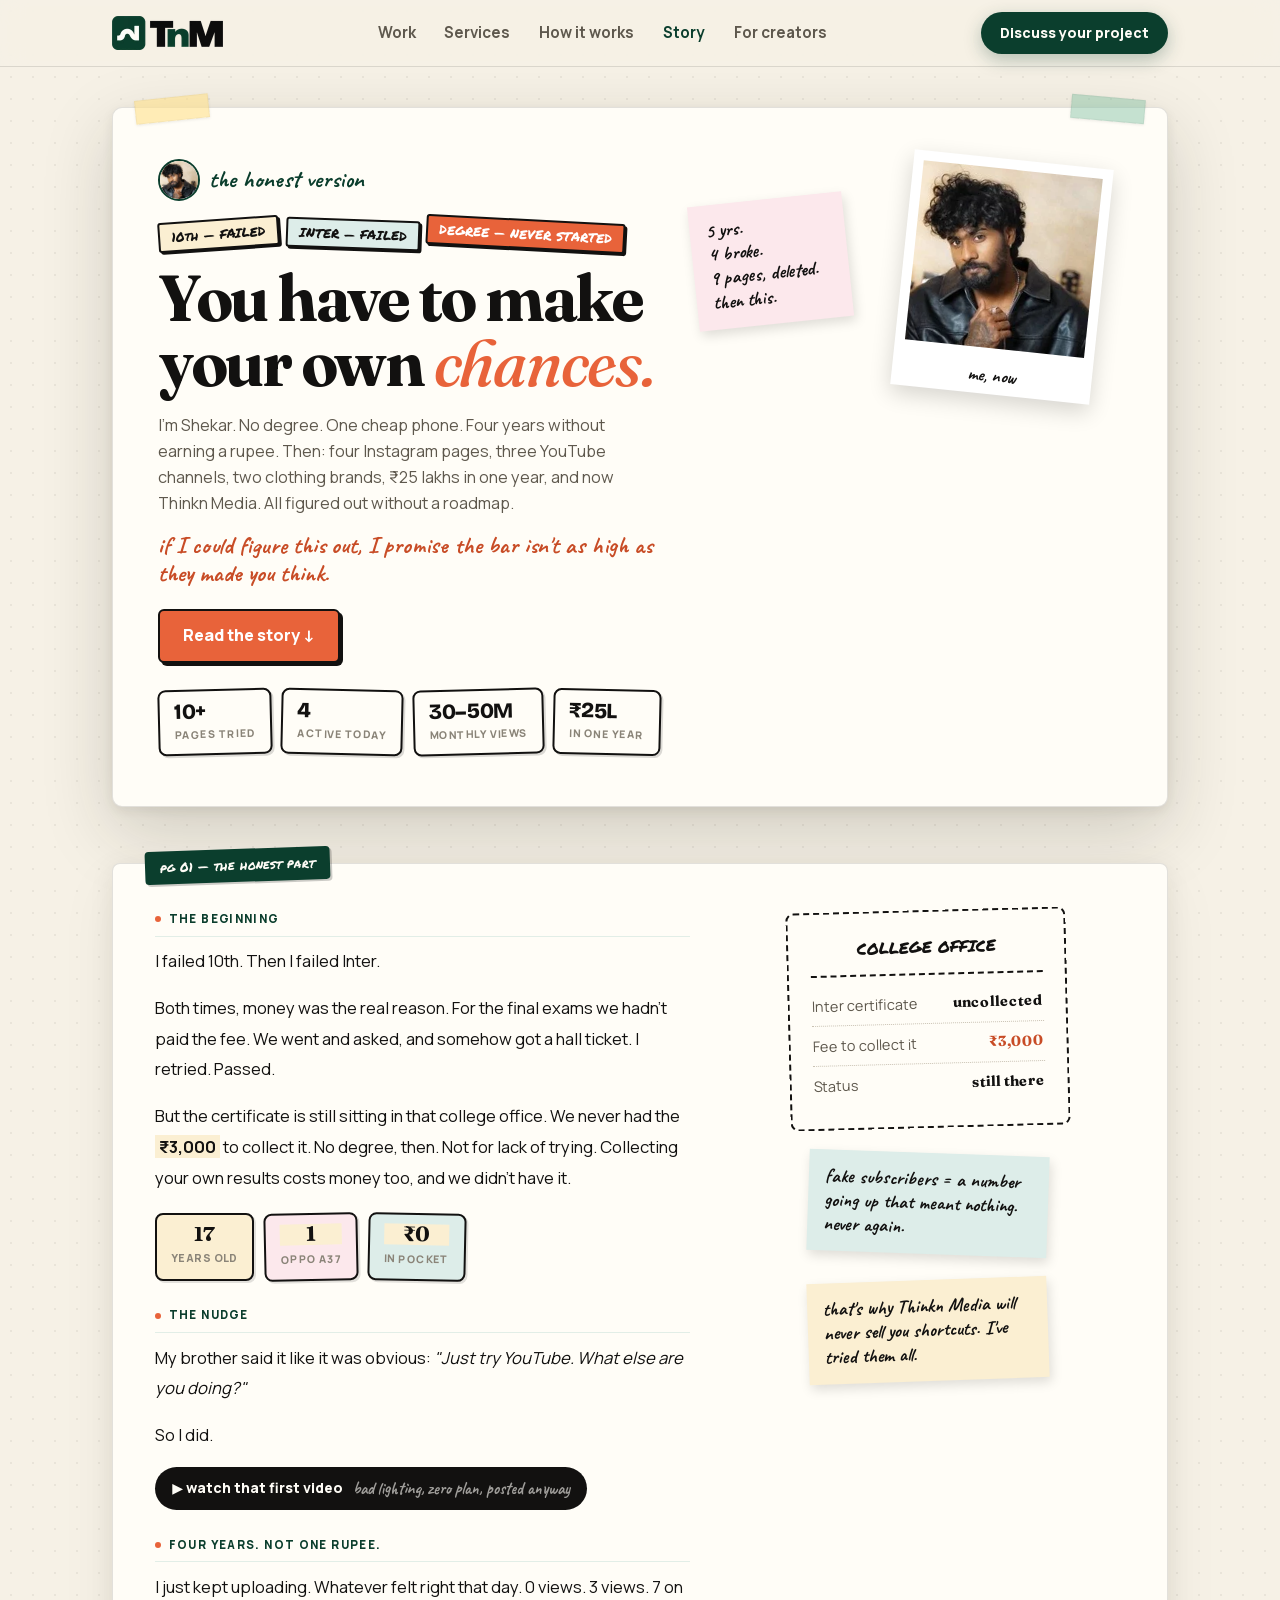
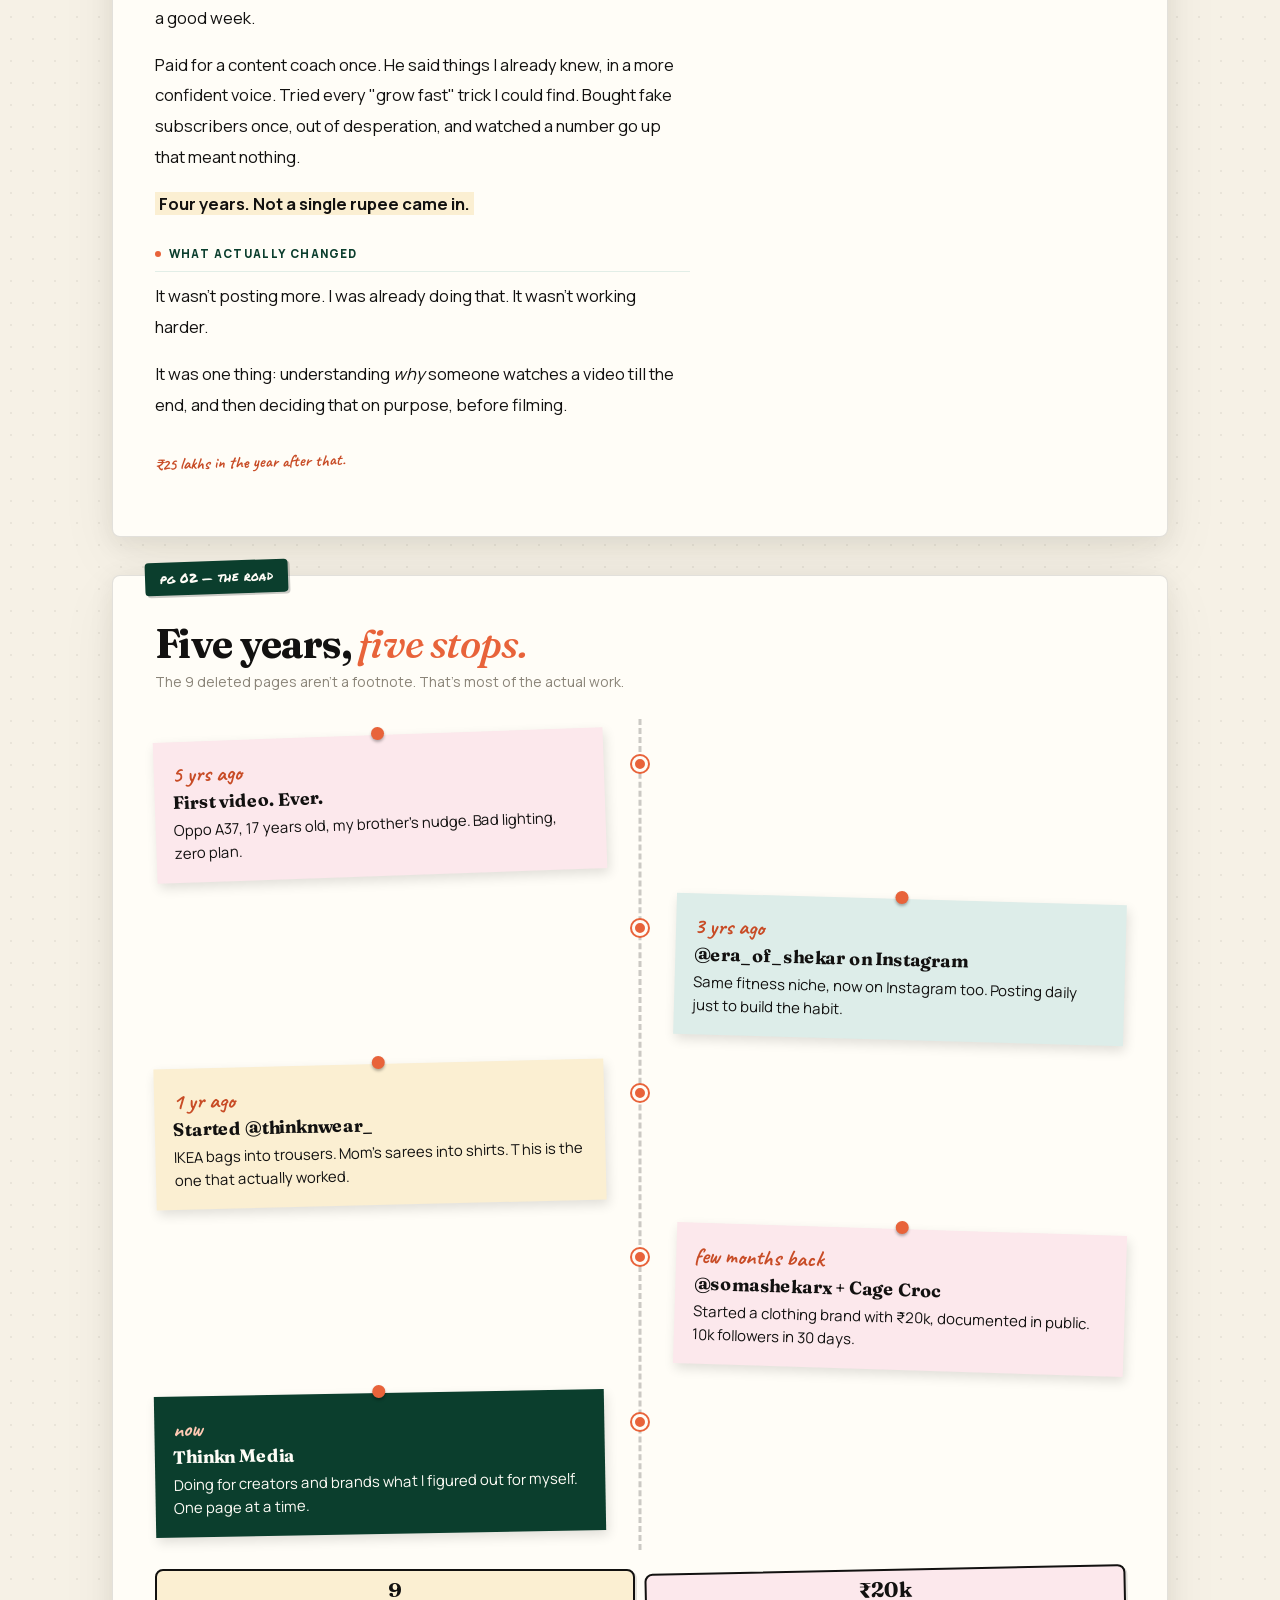
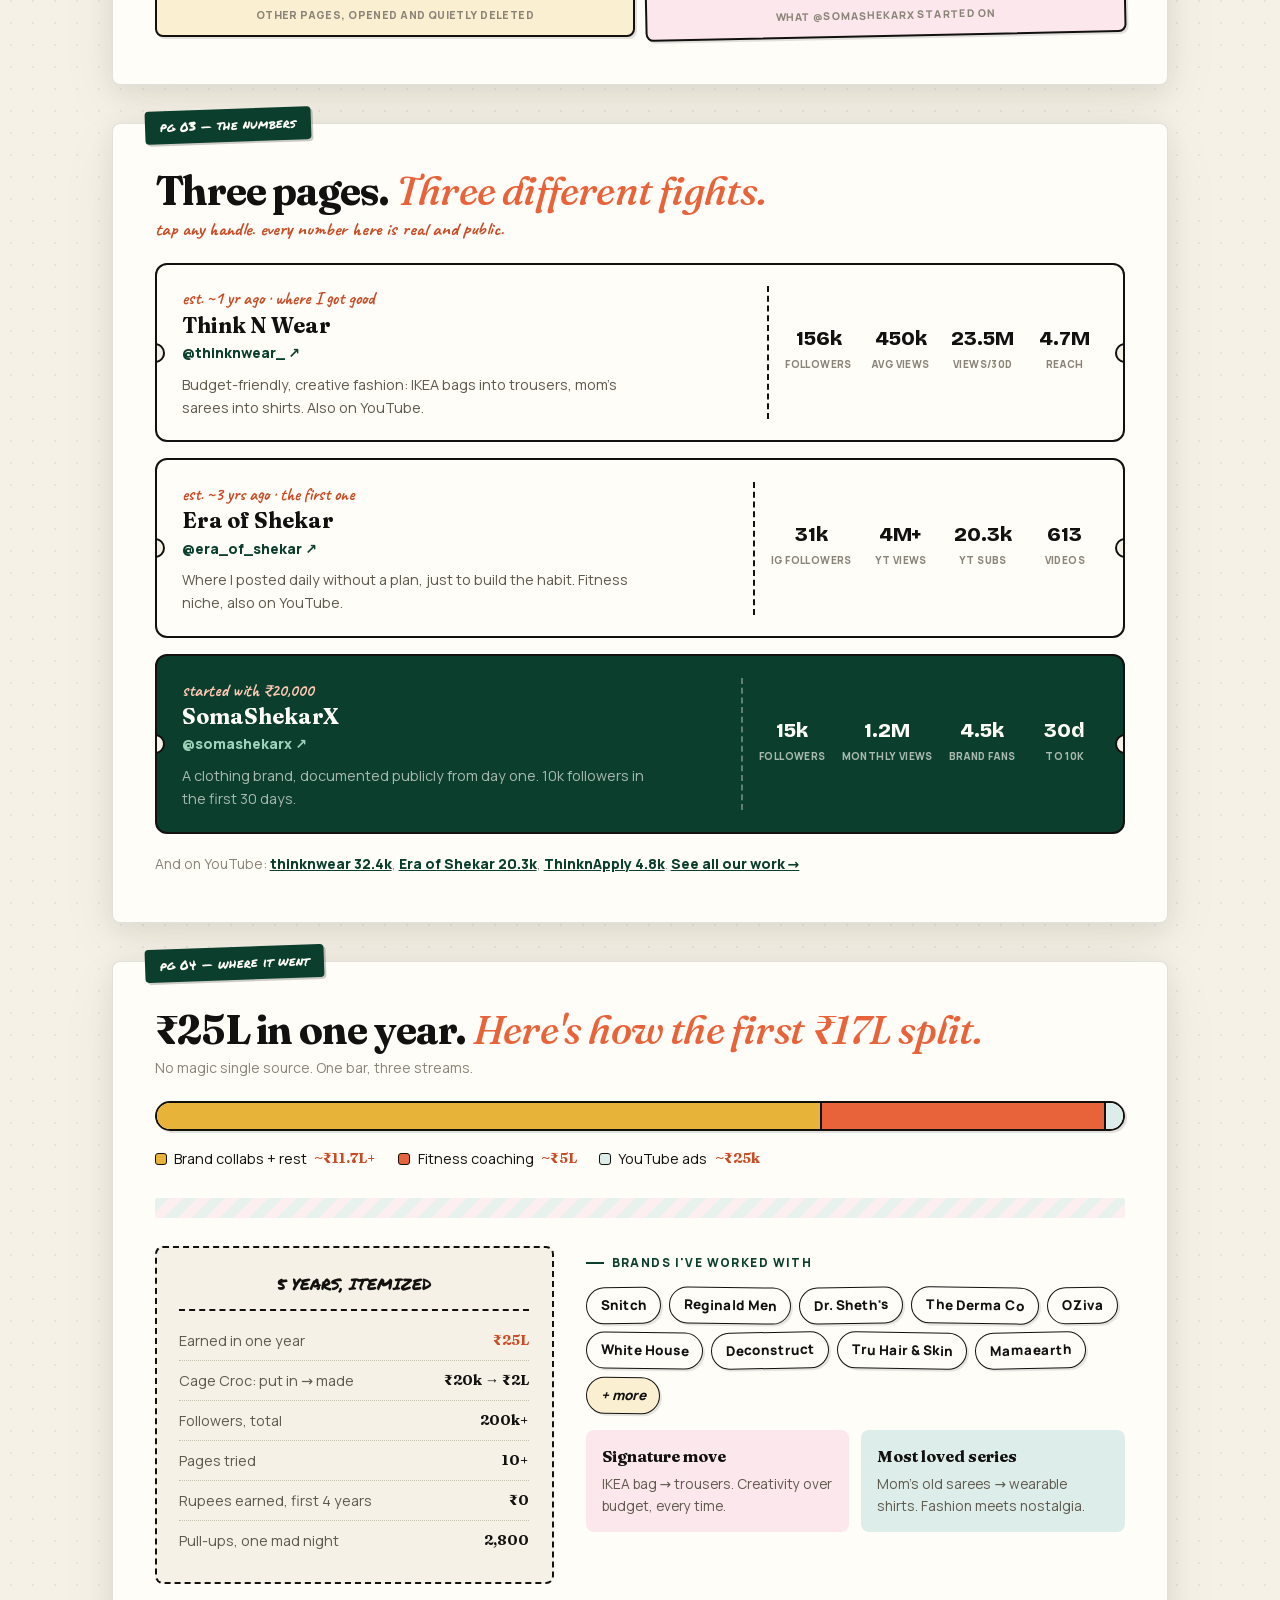
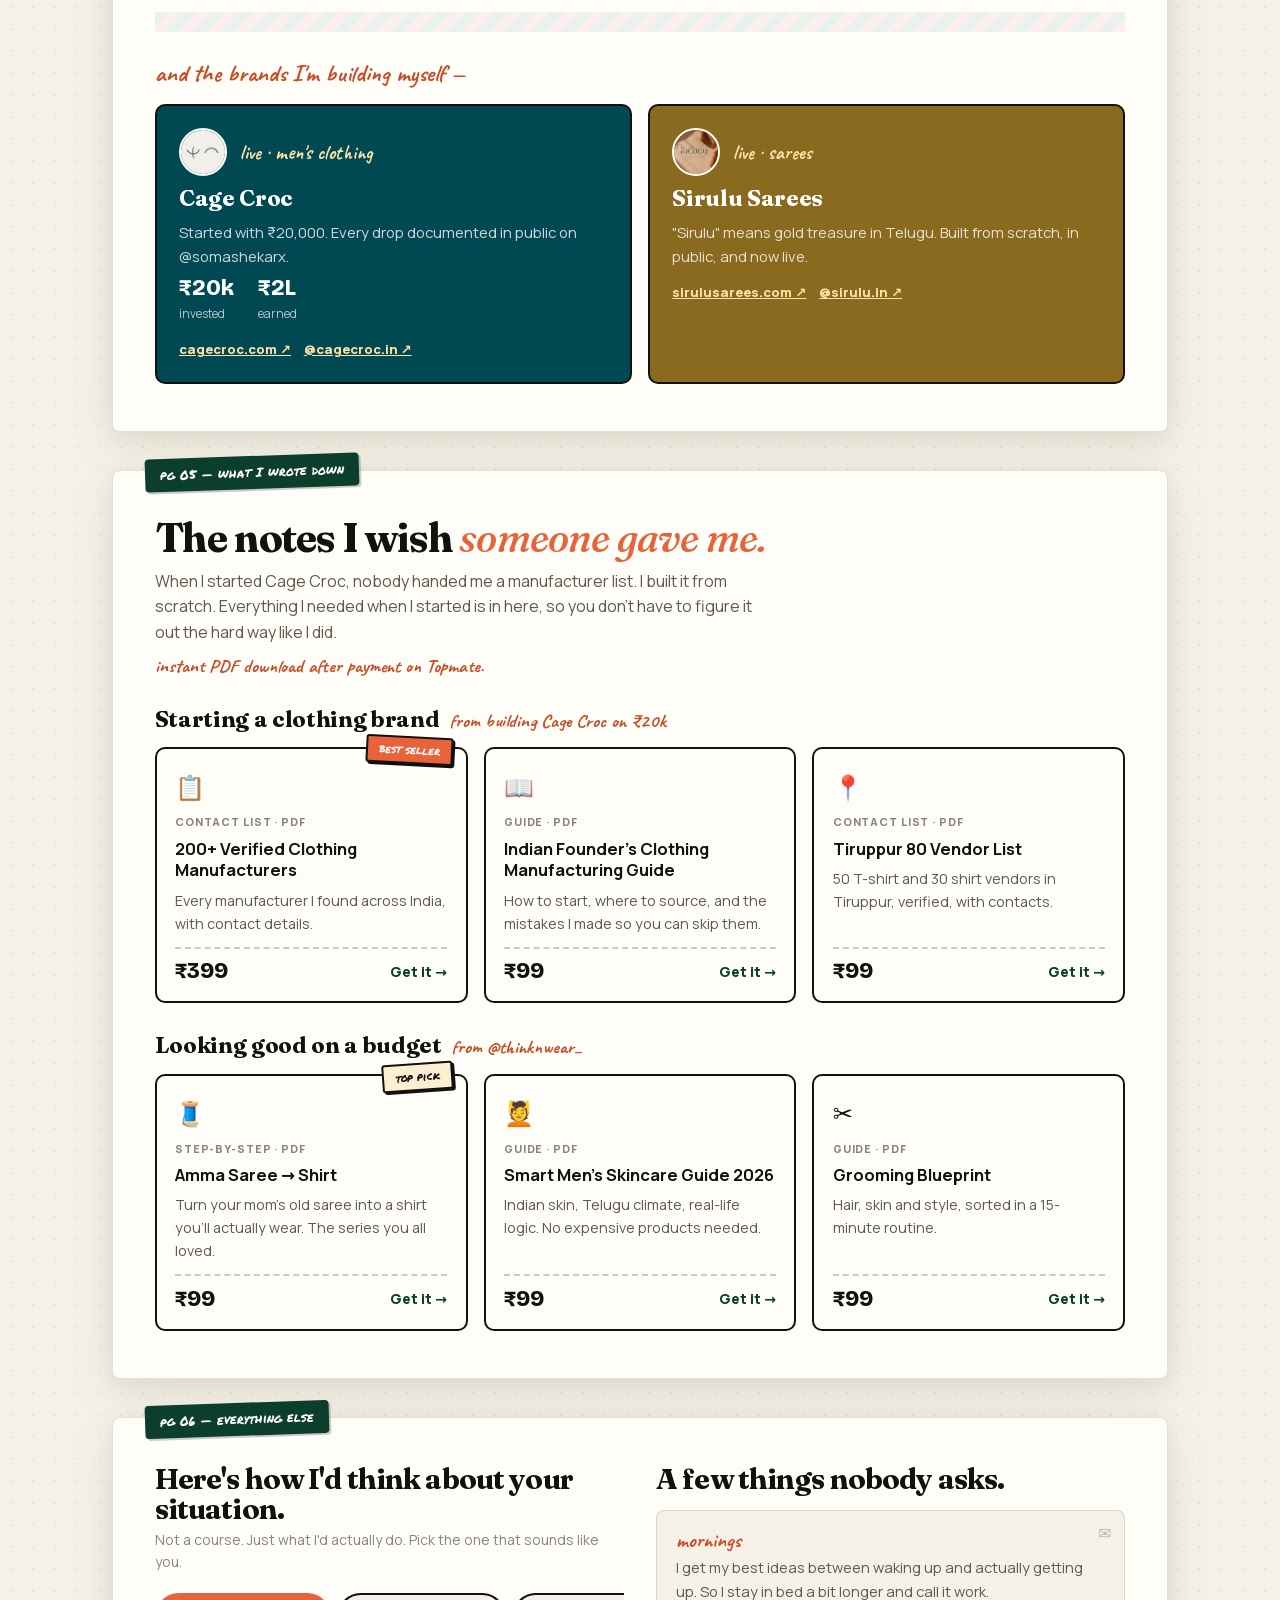
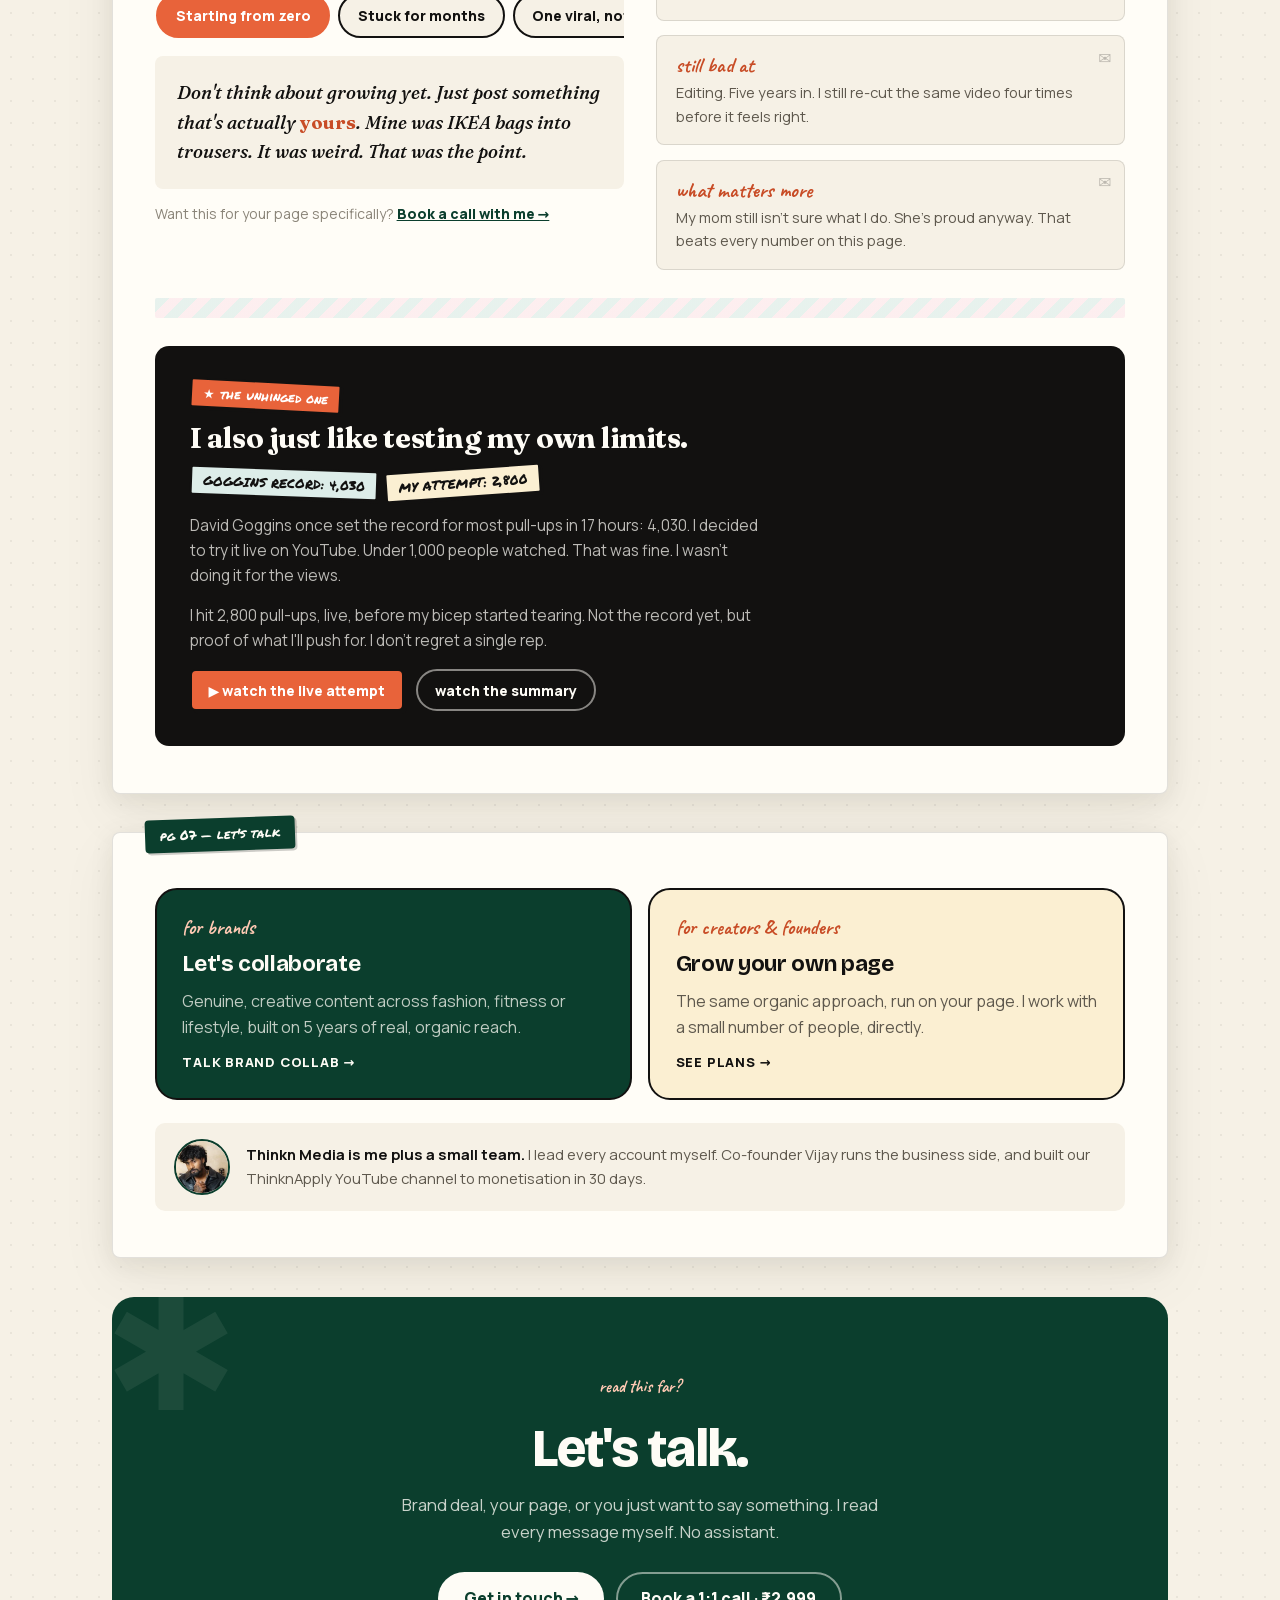
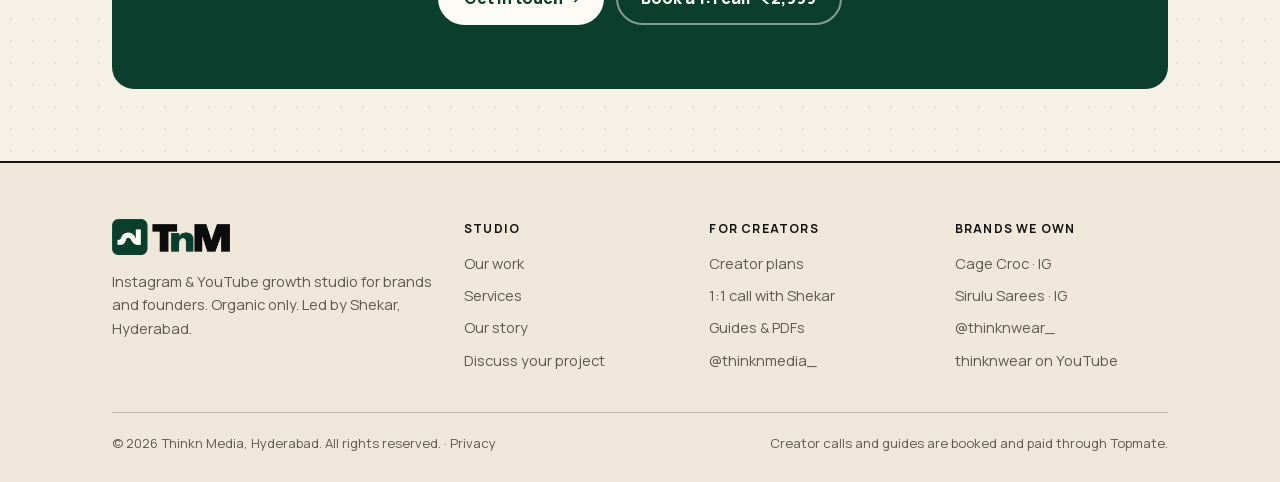
==== commit 91fd7f03: "Add files via upload" ====
--- a/about.html
+++ b/about.html
@@ -15,16 +15,15 @@
 <link rel="icon" type="image/png" sizes="32x32" href="favicon-32.png">
 <link rel="icon" type="image/png" sizes="64x64" href="favicon-64.png">
 <link rel="apple-touch-icon" href="apple-touch-icon.png">
-<link rel="preconnect" href="https://fonts.googleapis.com">
-<link rel="preconnect" href="https://fonts.gstatic.com" crossorigin>
-<link href="https://fonts.googleapis.com/css2?family=Bricolage+Grotesque:opsz,wght@12..96,700;12..96,800&family=Caveat:wght@700&family=Fraunces:ital,opsz,wght@0,9..144,700;1,9..144,500&family=Manrope:wght@400;500;600;700;800&family=Permanent+Marker&display=swap" rel="stylesheet">
+<link rel="preload" href="font-bricolage-latin.woff2" as="font" type="font/woff2" crossorigin>
+<link rel="preload" href="font-manrope-latin.woff2" as="font" type="font/woff2" crossorigin>
 <link rel="stylesheet" href="styles.css">
 </head>
 <body>
 
 <header class="nav">
   <div class="wrap nav__in">
-    <a href="index.html" class="logo" aria-label="Thinkn Media home"><img src="logo.png" alt="Thinkn Media" width="110" height="34"></a>
+    <a href="index.html" class="logo" aria-label="Thinkn Media home"><img decoding="async" src="logo.webp" alt="Thinkn Media" width="110" height="34"></a>
     <ul class="nav__links">
       <li><a href="index.html#work">Work</a></li>
       <li><a href="index.html#services">Services</a></li>
@@ -50,7 +49,7 @@
 
       <div>
         <div class="hi-line" style="margin-bottom:1.1rem">
-          <img src="shekar.jpg" alt="" width="42" height="42">
+          <img decoding="async" src="shekar.webp" alt="" width="42" height="42">
           <span class="hand hand--green">the honest version</span>
         </div>
         <div class="stamps">
@@ -74,9 +73,9 @@
 
       <div class="cover__visual">
         <div class="sticky sticky--pink">5 yrs.<br>4 broke.<br>9 pages, deleted.<br>then this.</div>
-        <div class="polaroid p1"><img src="shekar.jpg" alt="Shekar today"><span class="cap">me, now</span></div>
+        <div class="polaroid p1"><img decoding="async" src="shekar.webp" alt="Shekar today"><span class="cap">me, now</span></div>
         <a class="polaroid polaroid--wide p2" href="https://youtu.be/YqQnGAwPm6A" target="_blank" rel="noopener" data-optional-box>
-          <img src="https://i.ytimg.com/vi/YqQnGAwPm6A/mqdefault.jpg" alt="Shekar's first YouTube video" data-optional>
+          <img decoding="async" src="https://i.ytimg.com/vi/YqQnGAwPm6A/mqdefault.jpg" alt="Shekar's first YouTube video" data-optional>
           <span class="cap">first video. age 17. ▶</span>
         </a>
 
@@ -230,14 +229,14 @@
     <p class="hand" style="margin-bottom:1rem">and the brands I'm building myself —</p>
     <div class="brand-cards">
       <div class="brand-card brand-card--mg">
-        <div style="display:flex;align-items:center;gap:.8rem"><img class="av" src="img/ig-cagecroc-in.jpg" alt="Cage Croc logo" style="border-color:#fff"><span class="hand">live · men's clothing</span></div>
+        <div style="display:flex;align-items:center;gap:.8rem"><img decoding="async" class="av" src="img-ig-cagecroc-in.webp" alt="Cage Croc logo" style="border-color:#fff"><span class="hand">live · men's clothing</span></div>
         <h3>Cage Croc</h3>
         <p>Started with ₹20,000. Every drop documented in public on @somashekarx.</p>
         <div class="nums"><div><strong>₹20k</strong><span>invested</span></div><div><strong>₹2L</strong><span>earned</span></div></div>
         <div class="built__links"><a href="https://cagecroc.com/" target="_blank" rel="noopener" style="color:#FFE1A8">cagecroc.com ↗</a><a href="https://www.instagram.com/cagecroc.in/" target="_blank" rel="noopener" style="color:#FFE1A8">@cagecroc.in ↗</a></div>
       </div>
       <div class="brand-card brand-card--gold">
-        <div style="display:flex;align-items:center;gap:.8rem"><img class="av" src="img/ig-sirulu-in.jpg" alt="Sirulu logo" style="border-color:#fff"><span class="hand">live · sarees</span></div>
+        <div style="display:flex;align-items:center;gap:.8rem"><img decoding="async" class="av" src="img-ig-sirulu-in.webp" alt="Sirulu logo" style="border-color:#fff"><span class="hand">live · sarees</span></div>
         <h3>Sirulu Sarees</h3>
         <p>"Sirulu" means gold treasure in Telugu. Built from scratch, in public, and now live.</p>
         <div class="built__links"><a href="https://sirulusarees.com/" target="_blank" rel="noopener" style="color:#FFE1A8">sirulusarees.com ↗</a><a href="https://www.instagram.com/sirulu.in/" target="_blank" rel="noopener" style="color:#FFE1A8">@sirulu.in ↗</a></div>
@@ -357,7 +356,7 @@
         </div>
       </div>
       <a class="polaroid polaroid--wide" href="https://youtu.be/c5F3gAGRrwM" target="_blank" rel="noopener" data-optional-box>
-        <img src="https://i.ytimg.com/vi/c5F3gAGRrwM/mqdefault.jpg" alt="Pull-up challenge summary video" loading="lazy" data-optional>
+        <img decoding="async" src="https://i.ytimg.com/vi/c5F3gAGRrwM/mqdefault.jpg" alt="Pull-up challenge summary video" loading="lazy" data-optional>
         <span class="cap">2,800 pull-ups, live</span>
       </a>
     </div>
@@ -381,7 +380,7 @@
       </a>
     </div>
     <div class="team-mini" style="margin-top:1.4rem">
-      <img src="shekar.jpg" alt="" width="56" height="56">
+      <img decoding="async" src="shekar.webp" alt="" width="56" height="56">
       <p style="font-size:.93rem;color:var(--sub)"><b style="color:var(--ink)">Thinkn Media is me plus a small team.</b> I lead every account myself. Co-founder Vijay runs the business side, and built our ThinknApply YouTube channel to monetisation in 30 days.</p>
     </div>
   </section>
@@ -403,7 +402,7 @@
   <div class="wrap">
     <div class="footer__grid">
       <div>
-        <a href="index.html" class="logo"><img src="logo.png" alt="Thinkn Media" width="117" height="36"></a>
+        <a href="index.html" class="logo"><img decoding="async" src="logo.webp" alt="Thinkn Media" width="117" height="36"></a>
         <p>Instagram &amp; YouTube growth studio for brands and founders. Organic only. Led by Shekar, Hyderabad.</p>
       </div>
       <div>
--- a/styles.css
+++ b/styles.css
@@ -1,3 +1,16 @@
+/* self-hosted fonts */
+@font-face{font-family:'Bricolage Grotesque';font-style:normal;font-weight:100 900;font-display:swap;src:url(font-bricolage-latin.woff2) format('woff2');unicode-range:U+0000-00FF, U+0131, U+0152-0153, U+02BB-02BC, U+02C6, U+02DA, U+02DC, U+0304, U+0308, U+0329, U+2000-206F, U+20AC, U+2122, U+2191, U+2193, U+2212, U+2215, U+FEFF, U+FFFD;}
+@font-face{font-family:'Bricolage Grotesque';font-style:normal;font-weight:100 900;font-display:swap;src:url(font-bricolage-ext.woff2) format('woff2');unicode-range:U+0100-02BA, U+02BD-02C5, U+02C7-02CC, U+02CE-02D7, U+02DD-02FF, U+1D00-1DBF, U+1E00-1E9F, U+1EF2-1EFF, U+2020, U+20A0-20AB, U+20AD-20C0, U+2113, U+2C60-2C7F, U+A720-A7FF;}
+@font-face{font-family:'Manrope';font-style:normal;font-weight:200 800;font-display:swap;src:url(font-manrope-latin.woff2) format('woff2');unicode-range:U+0000-00FF, U+0131, U+0152-0153, U+02BB-02BC, U+02C6, U+02DA, U+02DC, U+0304, U+0308, U+0329, U+2000-206F, U+20AC, U+2122, U+2191, U+2193, U+2212, U+2215, U+FEFF, U+FFFD;}
+@font-face{font-family:'Manrope';font-style:normal;font-weight:200 800;font-display:swap;src:url(font-manrope-ext.woff2) format('woff2');unicode-range:U+0100-02BA, U+02BD-02C5, U+02C7-02CC, U+02CE-02D7, U+02DD-02FF, U+1D00-1DBF, U+1E00-1E9F, U+1EF2-1EFF, U+2020, U+20A0-20AB, U+20AD-20C0, U+2113, U+2C60-2C7F, U+A720-A7FF;}
+@font-face{font-family:'Fraunces';font-style:normal;font-weight:100 900;font-display:swap;src:url(font-fraunces-latin.woff2) format('woff2');unicode-range:U+0000-00FF, U+0131, U+0152-0153, U+02BB-02BC, U+02C6, U+02DA, U+02DC, U+0304, U+0308, U+0329, U+2000-206F, U+20AC, U+2122, U+2191, U+2193, U+2212, U+2215, U+FEFF, U+FFFD;}
+@font-face{font-family:'Fraunces';font-style:normal;font-weight:100 900;font-display:swap;src:url(font-fraunces-ext.woff2) format('woff2');unicode-range:U+0100-02BA, U+02BD-02C5, U+02C7-02CC, U+02CE-02D7, U+02DD-02FF, U+1D00-1DBF, U+1E00-1E9F, U+1EF2-1EFF, U+2020, U+20A0-20AB, U+20AD-20C0, U+2113, U+2C60-2C7F, U+A720-A7FF;}
+@font-face{font-family:'Fraunces';font-style:italic;font-weight:100 900;font-display:swap;src:url(font-fraunces-italic-latin.woff2) format('woff2');unicode-range:U+0000-00FF, U+0131, U+0152-0153, U+02BB-02BC, U+02C6, U+02DA, U+02DC, U+0304, U+0308, U+0329, U+2000-206F, U+20AC, U+2122, U+2191, U+2193, U+2212, U+2215, U+FEFF, U+FFFD;}
+@font-face{font-family:'Fraunces';font-style:italic;font-weight:100 900;font-display:swap;src:url(font-fraunces-italic-ext.woff2) format('woff2');unicode-range:U+0100-02BA, U+02BD-02C5, U+02C7-02CC, U+02CE-02D7, U+02DD-02FF, U+1D00-1DBF, U+1E00-1E9F, U+1EF2-1EFF, U+2020, U+20A0-20AB, U+20AD-20C0, U+2113, U+2C60-2C7F, U+A720-A7FF;}
+@font-face{font-family:'Caveat';font-style:normal;font-weight:400 700;font-display:swap;src:url(font-caveat-latin.woff2) format('woff2');unicode-range:U+0000-00FF, U+0131, U+0152-0153, U+02BB-02BC, U+02C6, U+02DA, U+02DC, U+0304, U+0308, U+0329, U+2000-206F, U+20AC, U+2122, U+2191, U+2193, U+2212, U+2215, U+FEFF, U+FFFD;}
+@font-face{font-family:'Caveat';font-style:normal;font-weight:400 700;font-display:swap;src:url(font-caveat-ext.woff2) format('woff2');unicode-range:U+0100-02BA, U+02BD-02C5, U+02C7-02CC, U+02CE-02D7, U+02DD-02FF, U+1D00-1DBF, U+1E00-1E9F, U+1EF2-1EFF, U+2020, U+20A0-20AB, U+20AD-20C0, U+2113, U+2C60-2C7F, U+A720-A7FF;}
+@font-face{font-family:'Permanent Marker';font-style:normal;font-weight:400;font-display:swap;src:url(font-marker-latin.woff2) format('woff2');unicode-range:U+0000-00FF, U+0131, U+0152-0153, U+02BB-02BC, U+02C6, U+02DA, U+02DC, U+0304, U+0308, U+0329, U+2000-206F, U+20AC, U+2122, U+2191, U+2193, U+2212, U+2215, U+FEFF, U+FFFD;}
+
 /* ==========================================================
    Thinkn Media (TnM) — shared styles v2
    Brand: logo green + cream + ink. Personal layer: handwriting,
@@ -827,3 +840,4 @@
 @media (max-width: 520px) { .wcard__tag { margin-left: 0; order: -1; flex-basis: 100%; width: fit-content; flex-grow: 0; } }
 .phone__badge { top: 16px; bottom: auto; }
 @media (max-width: 520px) { .wcard__tag { max-width: max-content; } .chans { grid-template-columns: 1fr; } }
+.wcard__head a, .wcard__head b { overflow-wrap: anywhere; }
